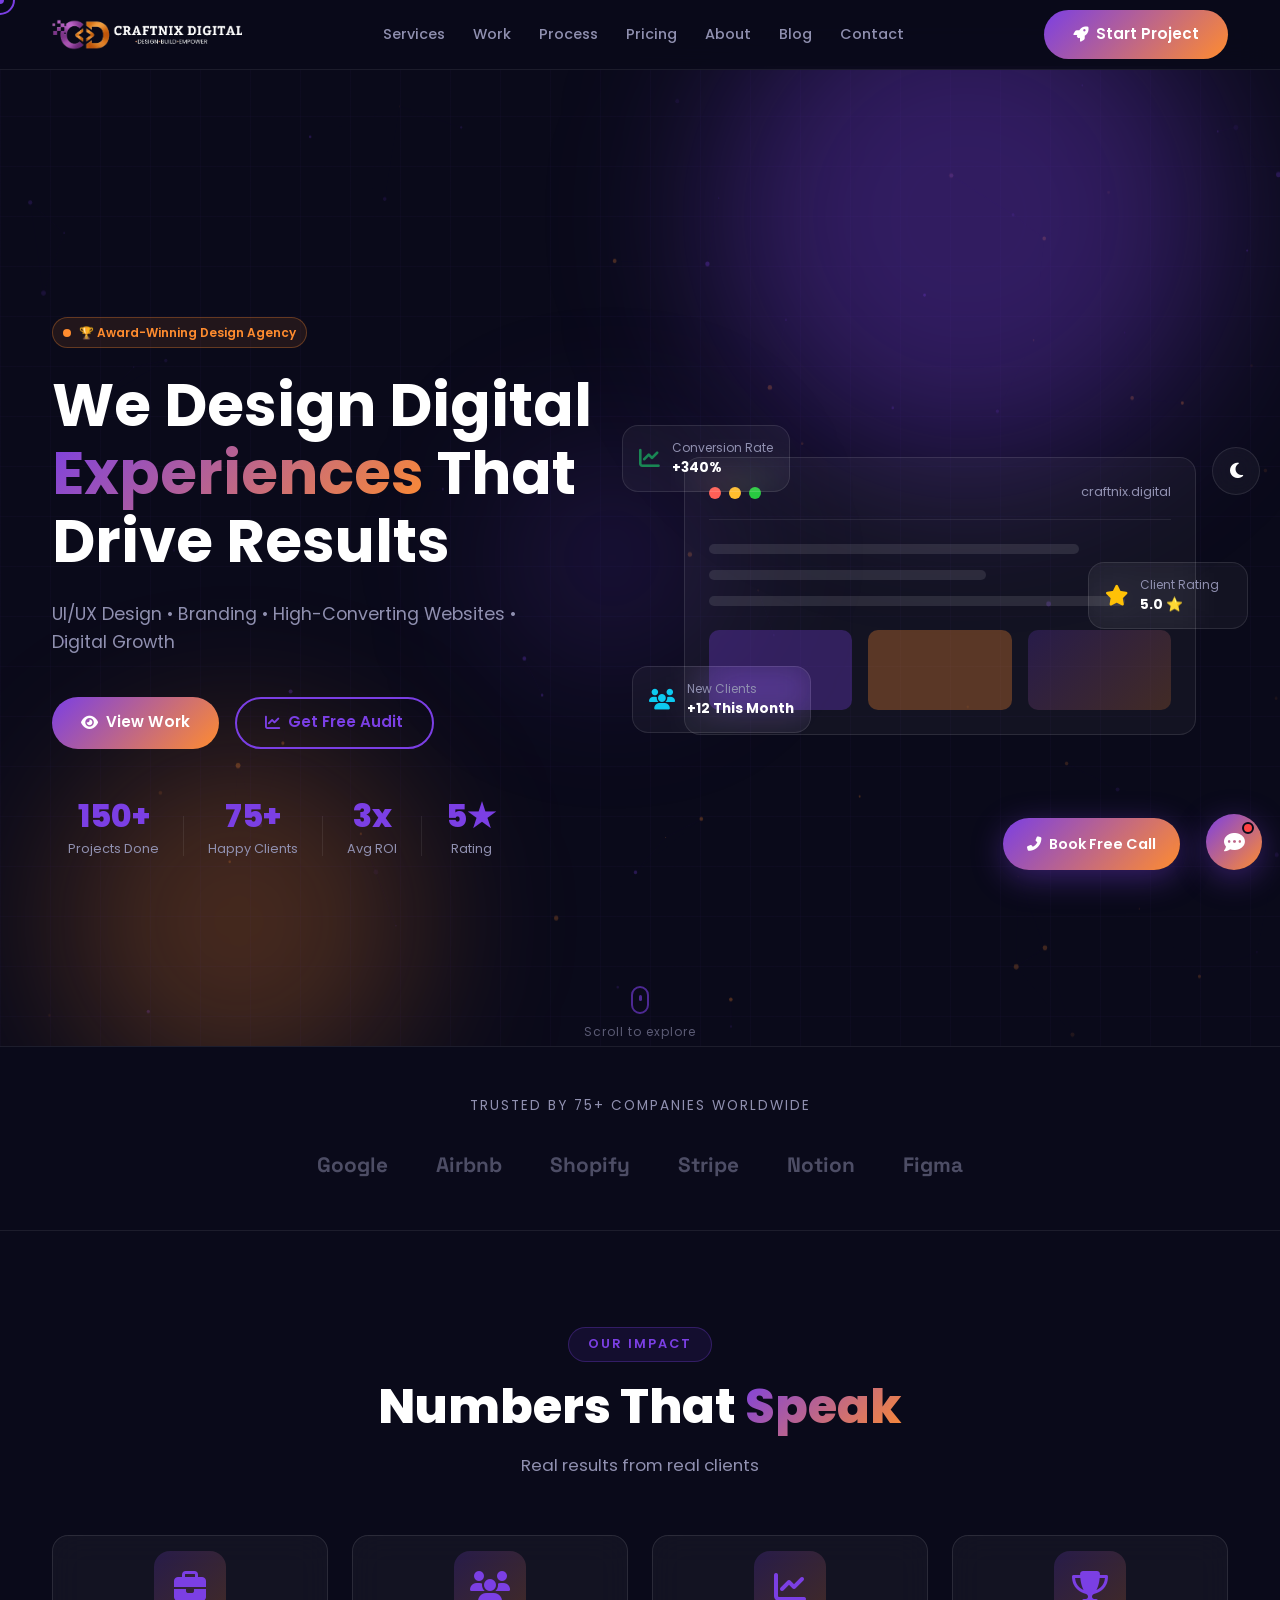
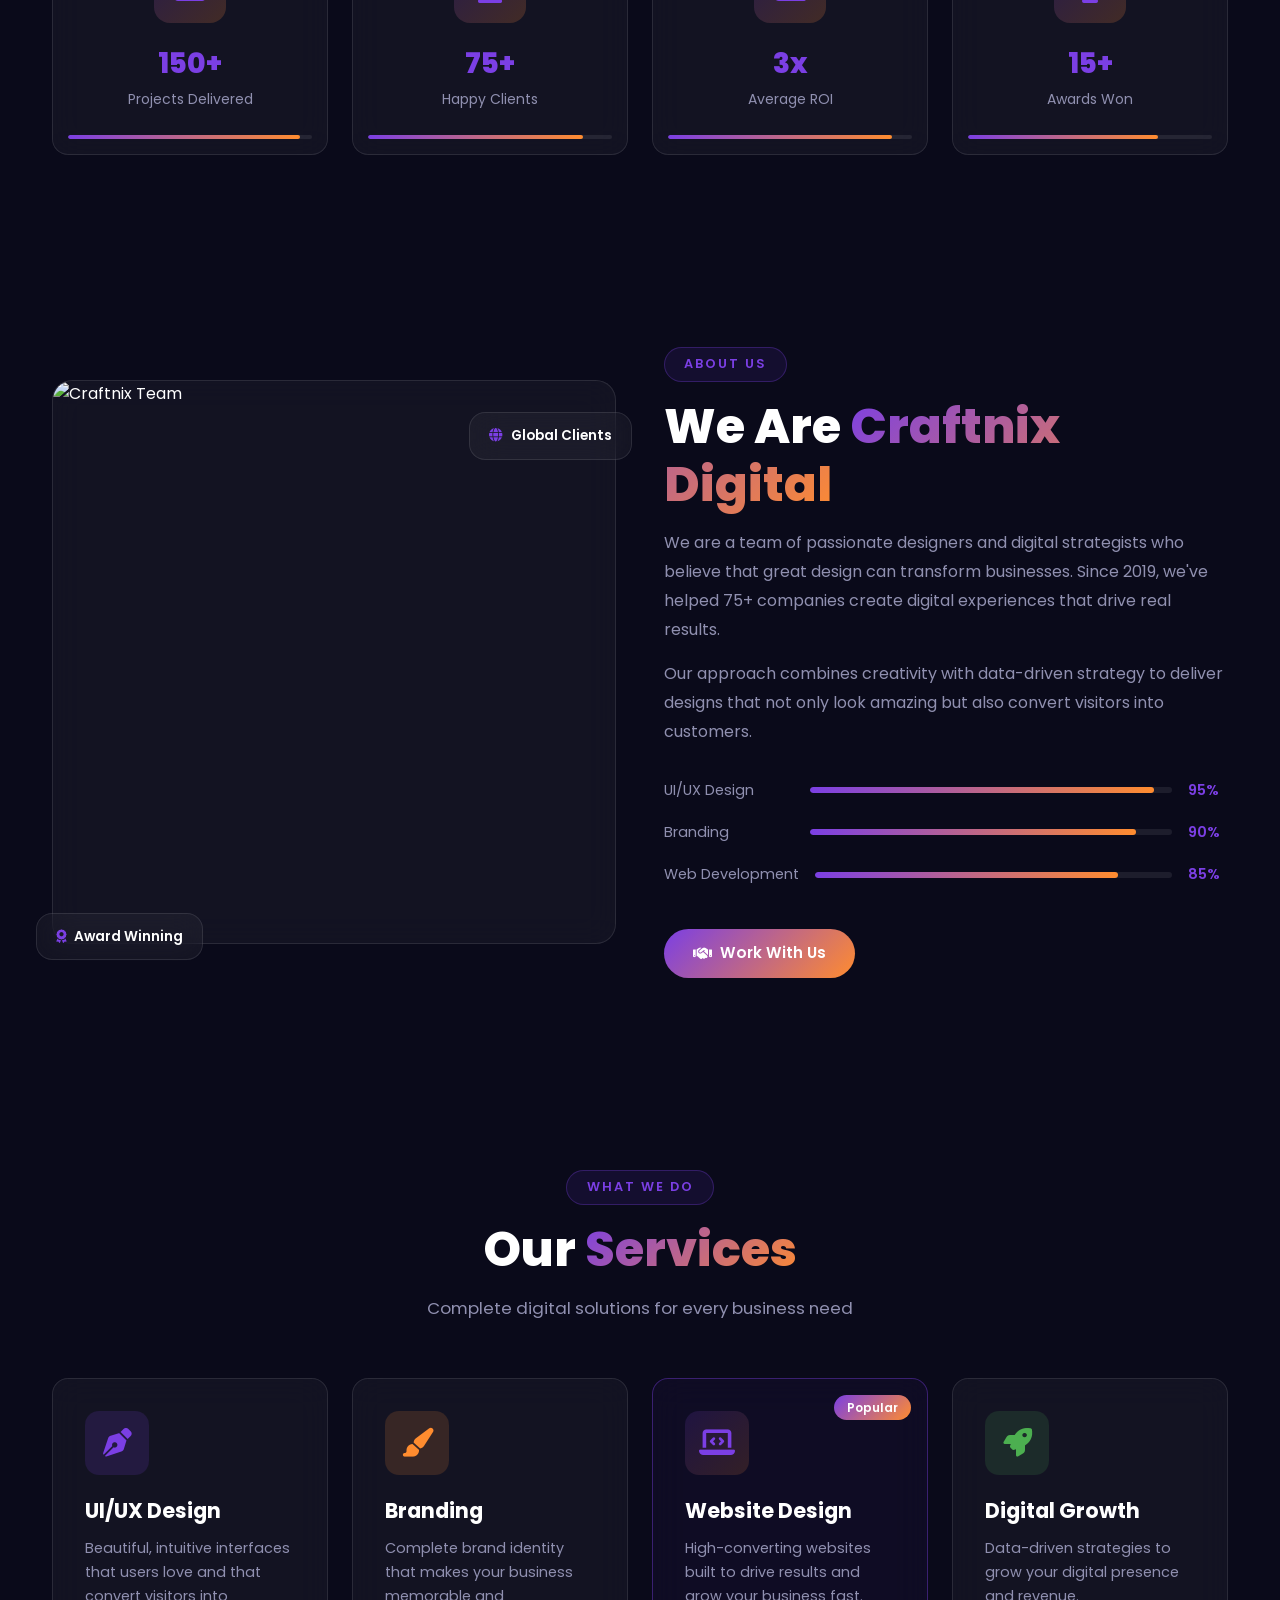
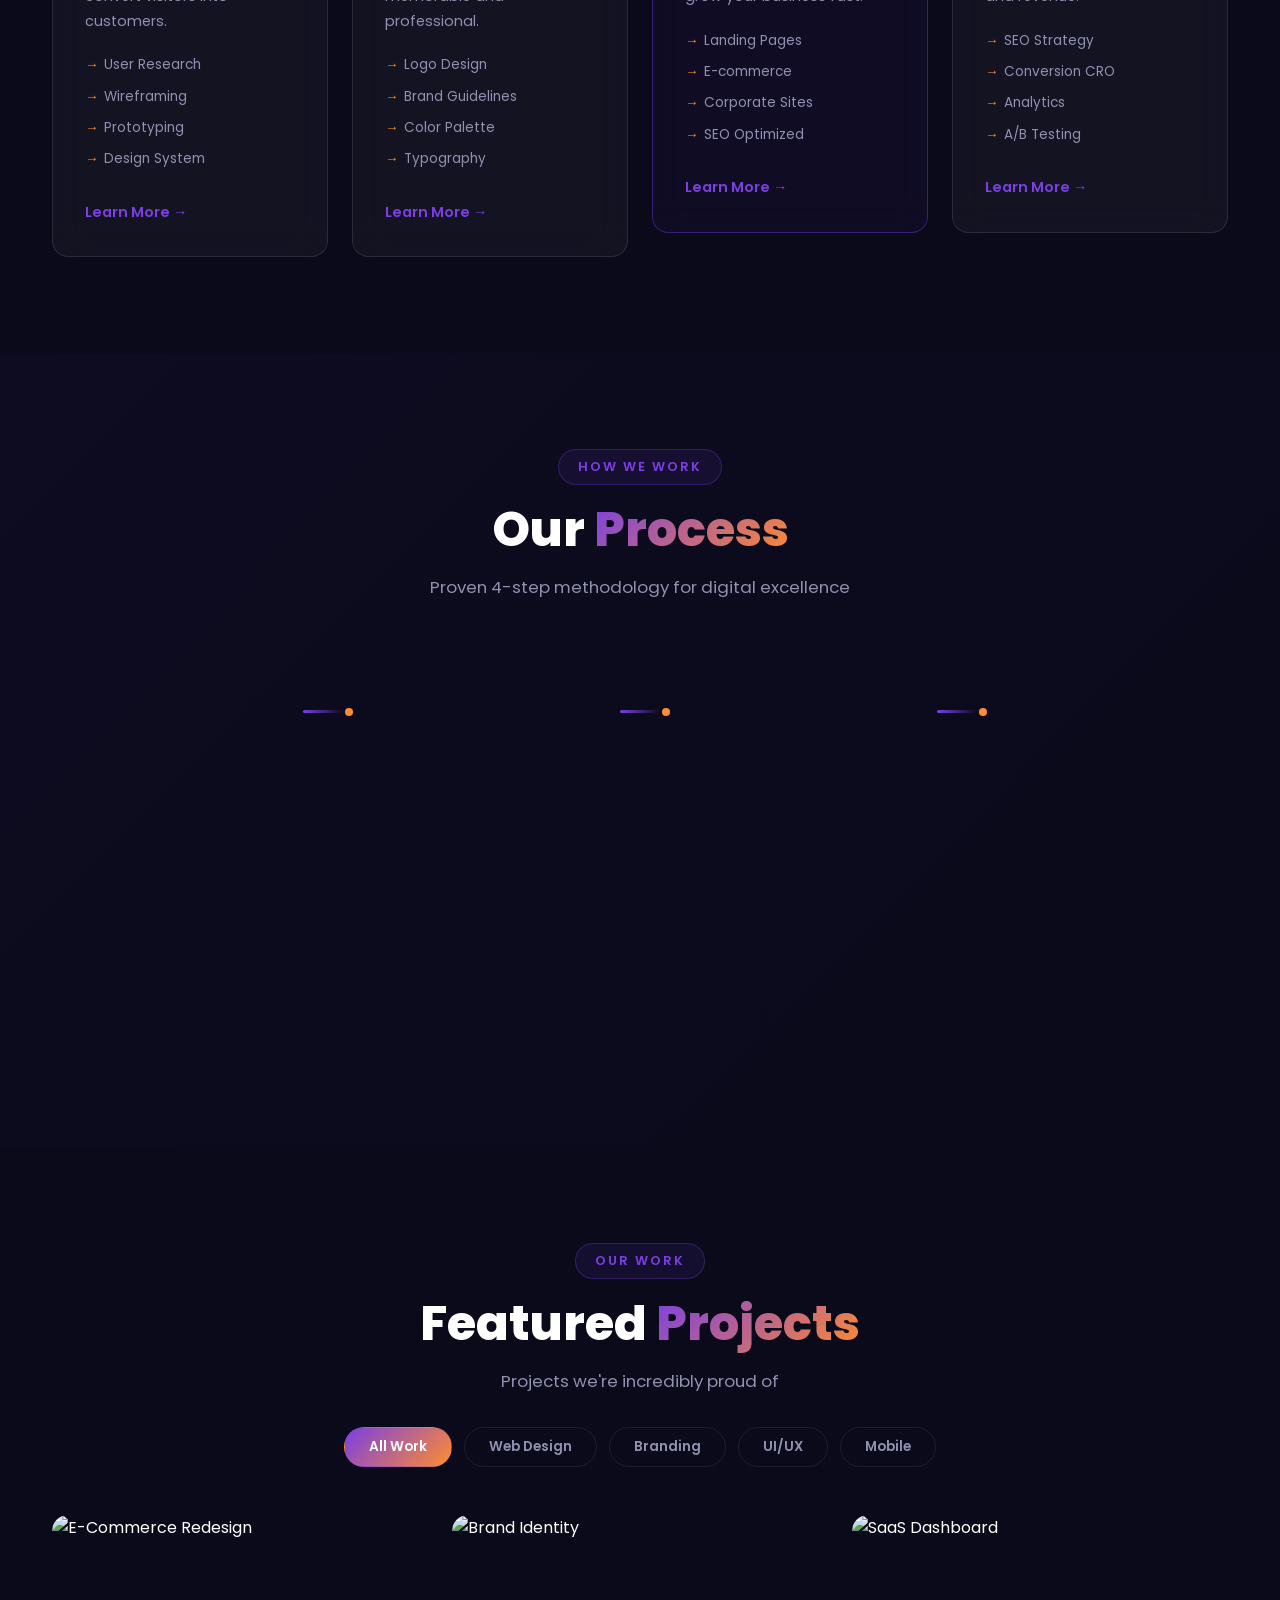
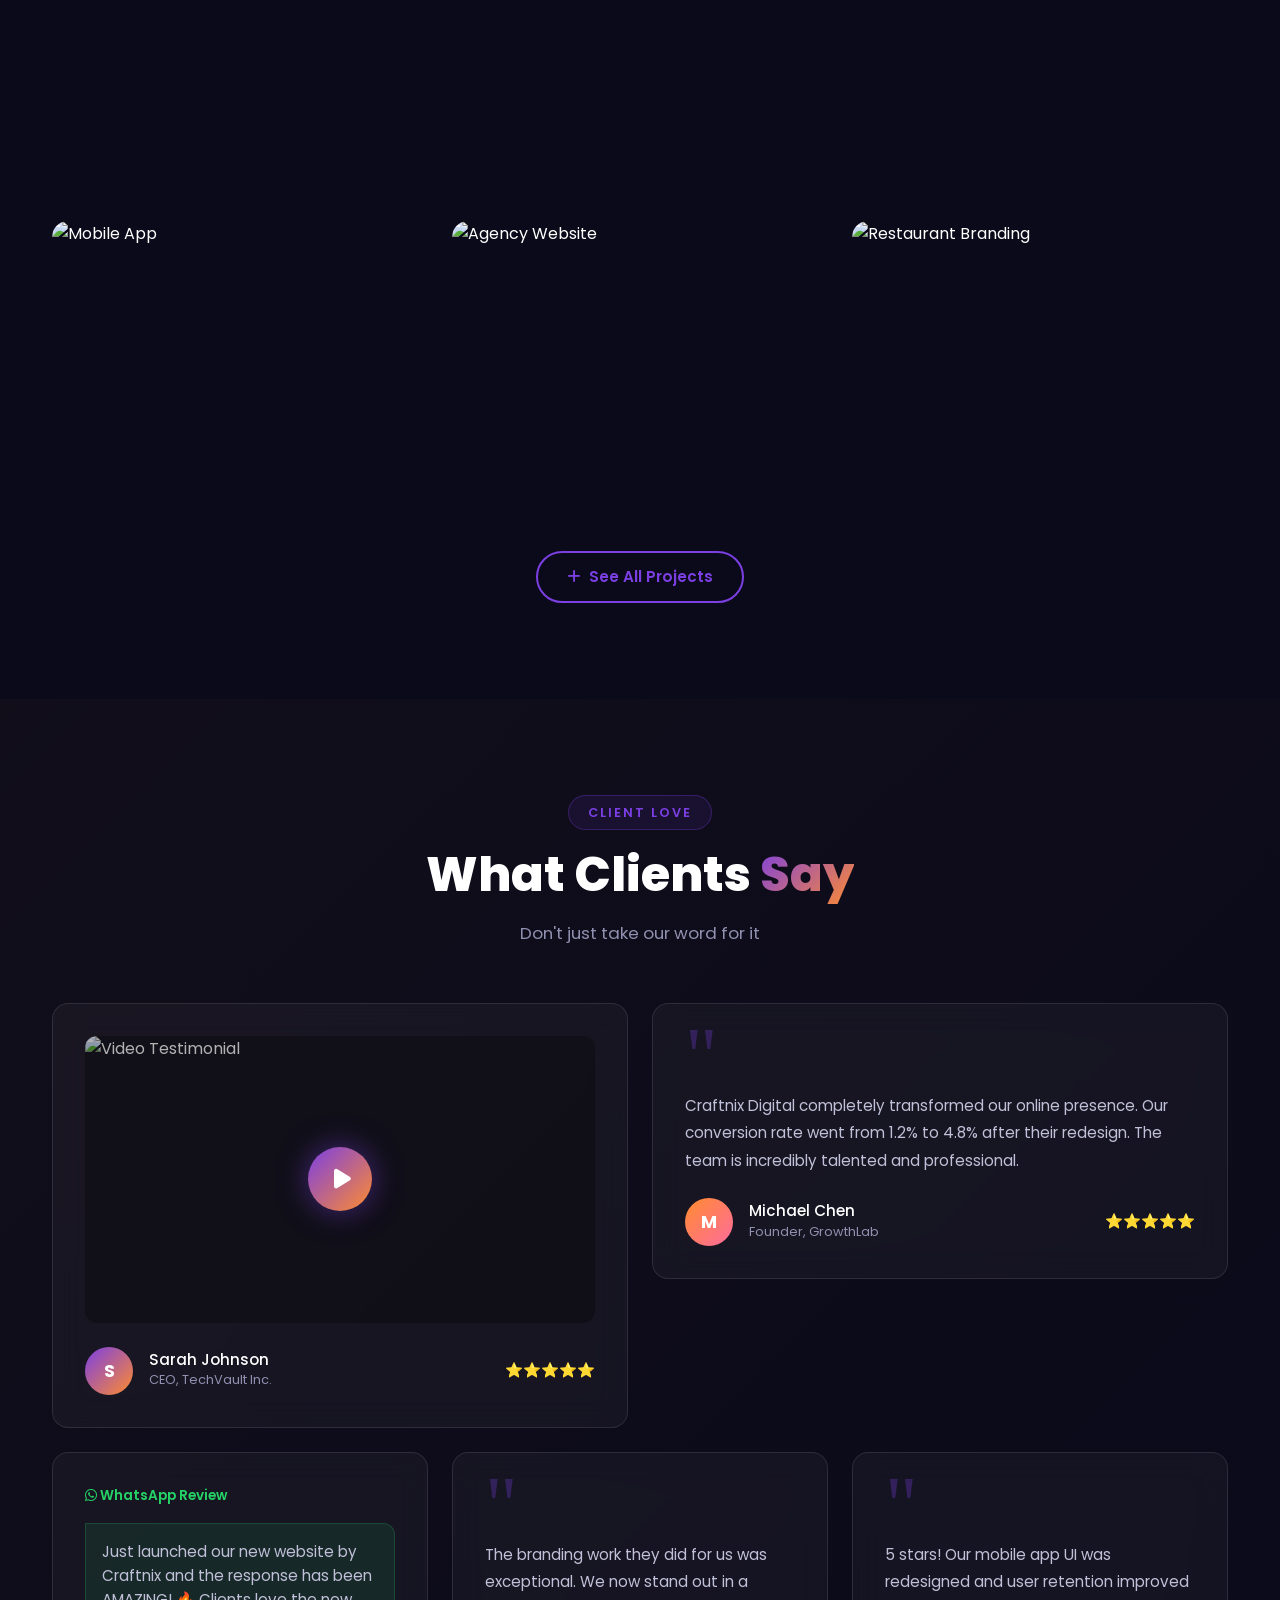
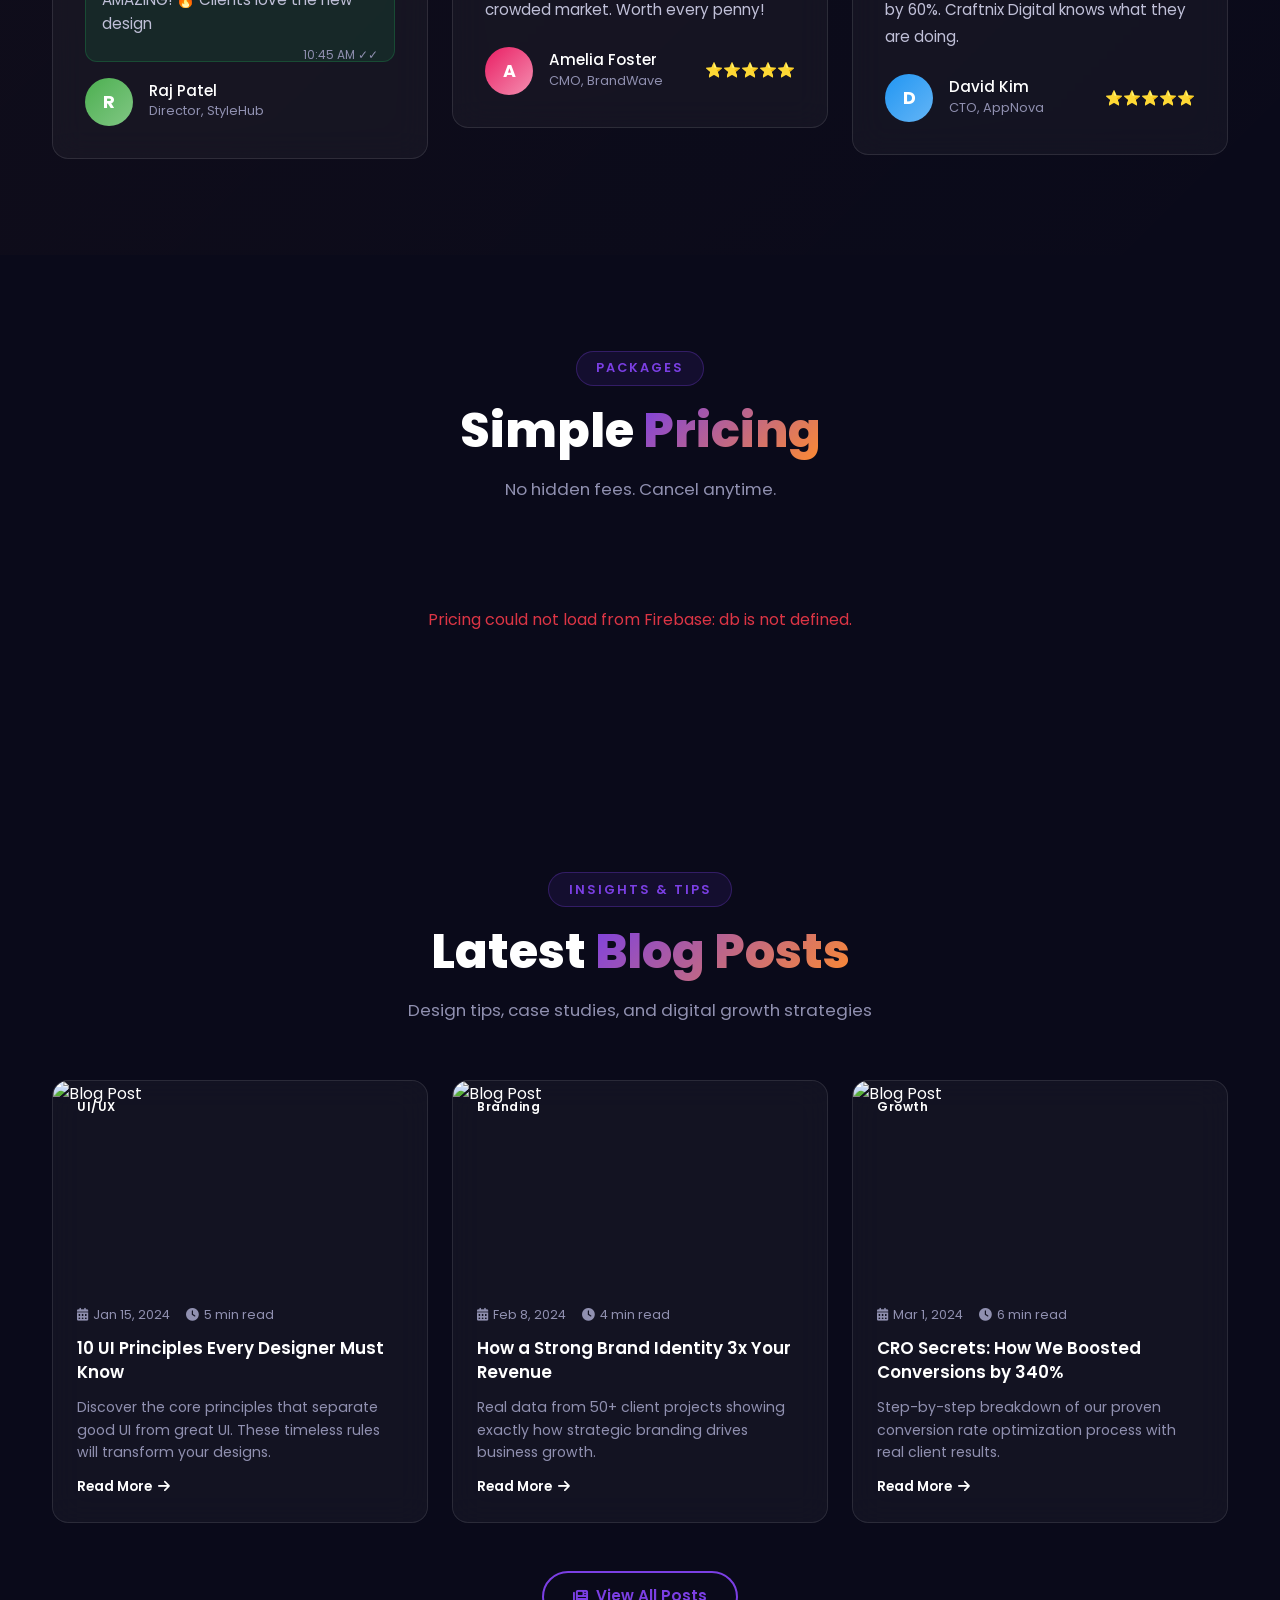
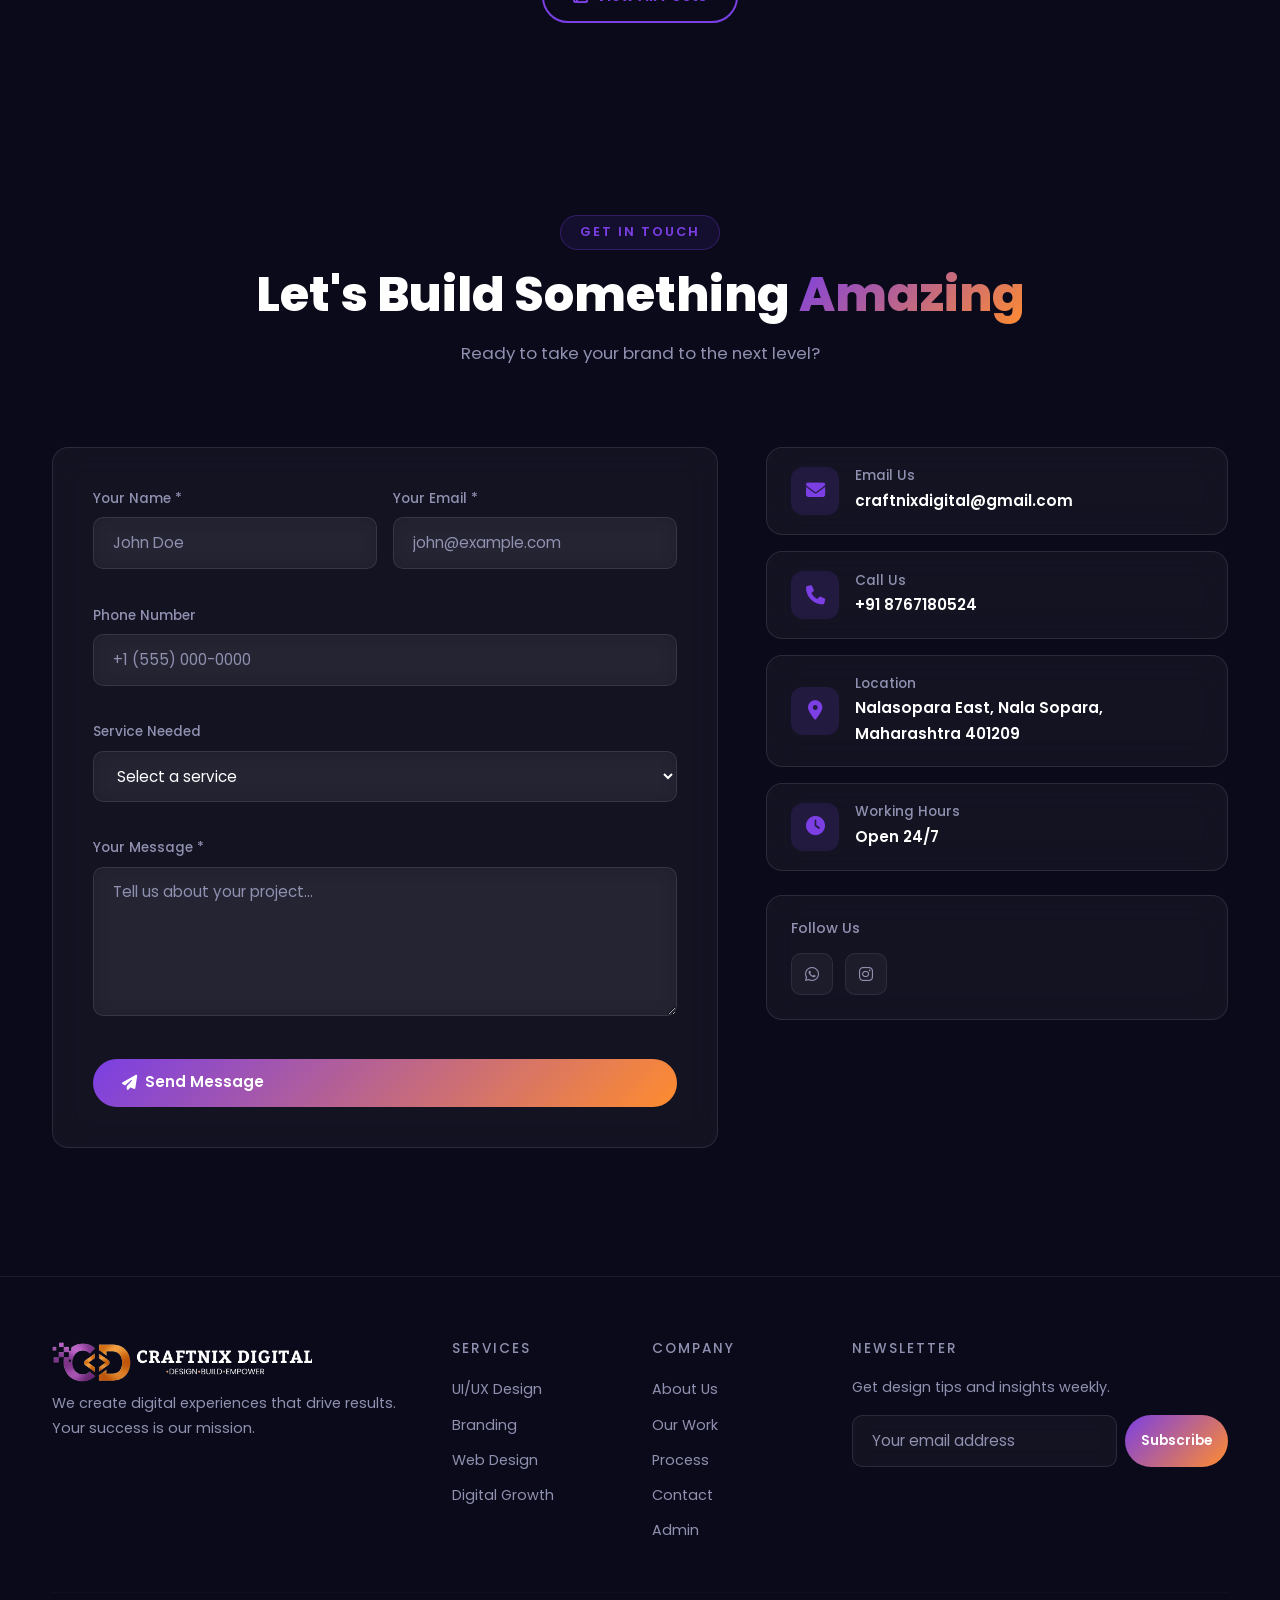
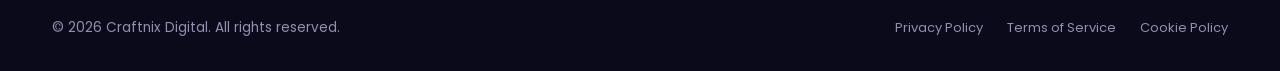
==== index.html @ f968262a "Add files via upload" ====
<!DOCTYPE html>
<html lang="en">
<head>
    <meta charset="UTF-8">
    <meta http-equiv="X-UA-Compatible" content="IE=edge">
    <meta name="viewport" content="width=device-width, initial-scale=1.0">

    <!-- ================================================
         PRIMARY SEO META TAGS
         ================================================ -->
    <title>Craftnix Digital | Premium Web Design & UI/UX Agency in Mumbai, Nallasopara</title>
    <meta name="description" content="Craftnix Digital is a premium web design, UI/UX & branding agency based in Nallasopara, Mumbai. We build stunning, fast & SEO-friendly websites for startups and businesses across India. Design • Build • Empower.">
    <meta name="keywords" content="web design agency Mumbai, UI UX design Nallasopara, website development Virar, branding agency Thane, web design Pune, website designer Kolkata, ecommerce website Mumbai, WordPress developer Palghar, digital agency Maharashtra, web design Nashik, affordable website design India, Craftnix Digital">
    <meta name="author" content="Craftnix Digital">
    <meta name="robots" content="index, follow, max-image-preview:large, max-snippet:-1, max-video-preview:-1">
    <meta name="theme-color" content="#7b3fe4">
    <meta name="mobile-web-app-capable" content="yes">
    <meta name="apple-mobile-web-app-capable" content="yes">
    <meta name="apple-mobile-web-app-status-bar-style" content="black-translucent">
    <meta name="apple-mobile-web-app-title" content="Craftnix Digital">
    <meta name="application-name" content="Craftnix Digital">
    <meta name="rating" content="general">
    <meta name="language" content="en-IN">
    <meta name="revisit-after" content="7 days">
    <meta name="geo.region" content="IN-MH">
    <meta name="geo.placename" content="Nallasopara, Mumbai, Maharashtra, India">
    <meta name="geo.position" content="19.4224;72.7992">
    <meta name="ICBM" content="19.4224, 72.7992">

    <!-- Canonical URL -->
    <link rel="canonical" href="https://craftnixdigital.online/">

    <!-- ================================================
         OPEN GRAPH (WhatsApp, Facebook, LinkedIn)
         ================================================ -->
    <meta property="og:type" content="website">
    <meta property="og:url" content="https://craftnixdigital.online/">
    <meta property="og:title" content="Craftnix Digital | Premium Web Design & UI/UX Agency — Mumbai">
    <meta property="og:description" content="We design & build stunning digital experiences for businesses across India. UI/UX, Branding, Web Development & more. Based in Nallasopara, Mumbai.">
    <meta property="og:image" content="https://craftnixdigital.online/assets/images/og-image.jpg">
    <meta property="og:image:width" content="1200">
    <meta property="og:image:height" content="630">
    <meta property="og:image:alt" content="Craftnix Digital - Design Build Empower">
    <meta property="og:site_name" content="Craftnix Digital">
    <meta property="og:locale" content="en_IN">

    <!-- ================================================
         TWITTER / X CARDS
         ================================================ -->
    <meta name="twitter:card" content="summary_large_image">
    <meta name="twitter:site" content="@craftnixdigital">
    <meta name="twitter:creator" content="@craftnixdigital">
    <meta name="twitter:url" content="https://craftnixdigital.online/">
    <meta name="twitter:title" content="Craftnix Digital | Web Design & UI/UX Agency — Mumbai">
    <meta name="twitter:description" content="Premium Web Design, UI/UX & Branding Agency in Nallasopara, Mumbai. Serving businesses across India.">
    <meta name="twitter:image" content="https://craftnixdigital.online/assets/images/og-image.jpg">
    <meta name="twitter:image:alt" content="Craftnix Digital - Design Build Empower">

    <!-- ================================================
         FAVICON & APP ICONS
         ================================================ -->
    <link rel="icon" type="image/x-icon" href="assets/images/favicon.ico">
    <link rel="icon" type="image/png" sizes="32x32" href="assets/images/favicon-32x32.png">
    <link rel="icon" type="image/png" sizes="16x16" href="assets/images/favicon-16x16.png">
    <link rel="apple-touch-icon" sizes="180x180" href="assets/images/apple-touch-icon.png">
    <link rel="manifest" href="site.webmanifest">
    <meta name="msapplication-TileColor" content="#7b3fe4">

    <!-- ================================================
         SCHEMA MARKUP — JSON-LD
         ================================================ -->

    <!-- Organization Schema -->
    <script type="application/ld+json">
    {
        "@context": "https://schema.org",
        "@type": "Organization",
        "name": "Craftnix Digital",
        "alternateName": "Craftnix",
        "url": "https://craftnixdigital.online",
        "logo": {
            "@type": "ImageObject",
            "url": "https://craftnixdigital.online/assets/images/logo.png",
            "width": 190,
            "height": 44
        },
        "description": "Premium Web Design, UI/UX & Branding Agency based in Nallasopara, Mumbai, India.",
        "address": {
            "@type": "PostalAddress",
            "streetAddress": "Nallasopara",
            "addressLocality": "Mumbai",
            "addressRegion": "Maharashtra",
            "postalCode": "401203",
            "addressCountry": "IN"
        },
        "contactPoint": {
            "@type": "ContactPoint",
            "telephone": "+91-XXXXXXXXXX",
            "contactType": "customer service",
            "areaServed": "IN",
            "availableLanguage": ["English", "Hindi", "Marathi"]
        },
        "sameAs": [
            "https://www.instagram.com/craftnixdigital",
            "https://www.facebook.com/craftnixdigital",
            "https://twitter.com/craftnixdigital",
            "https://www.linkedin.com/company/craftnixdigital"
        ],
        "areaServed": [
            {"@type": "City", "name": "Mumbai"},
            {"@type": "City", "name": "Nallasopara"},
            {"@type": "City", "name": "Virar"},
            {"@type": "City", "name": "Thane"},
            {"@type": "City", "name": "Palghar"},
            {"@type": "City", "name": "Nashik"},
            {"@type": "City", "name": "Pune"},
            {"@type": "City", "name": "Kolkata"},
            {"@type": "City", "name": "Delhi"},
            {"@type": "City", "name": "Bangalore"},
            {"@type": "City", "name": "Ahmedabad"},
            {"@type": "Country", "name": "India"}
        ],
        "hasOfferCatalog": {
            "@type": "OfferCatalog",
            "name": "Digital Services",
            "itemListElement": [
                {"@type": "Offer", "itemOffered": {"@type": "Service", "name": "UI/UX Design", "description": "User interface and experience design for web and mobile"}},
                {"@type": "Offer", "itemOffered": {"@type": "Service", "name": "Web Design & Development", "description": "Custom responsive websites built for performance"}},
                {"@type": "Offer", "itemOffered": {"@type": "Service", "name": "Branding & Logo Design", "description": "Brand identity, logo and visual design"}},
                {"@type": "Offer", "itemOffered": {"@type": "Service", "name": "Ecommerce Development", "description": "Online store development for businesses"}},
                {"@type": "Offer", "itemOffered": {"@type": "Service", "name": "SEO Optimization", "description": "Search engine optimization for better rankings"}}
            ]
        }
    }
    </script>

    <!-- LocalBusiness Schema -->
    <script type="application/ld+json">
    {
        "@context": "https://schema.org",
        "@type": "LocalBusiness",
        "name": "Craftnix Digital",
        "image": "https://craftnixdigital.online/assets/images/og-image.jpg",
        "url": "https://craftnixdigital.online",
        "telephone": "+918767180524",
        "email": "craftnixdigital@gmail.com",
        "priceRange": "₹₹",
        "currenciesAccepted": "INR",
        "paymentAccepted": "Cash, Credit Card, UPI, Bank Transfer",
        "address": {
            "@type": "PostalAddress",
            "streetAddress": "Nallasopara",
            "addressLocality": "Mumbai",
            "addressRegion": "Maharashtra",
            "postalCode": "401203",
            "addressCountry": "IN"
        },
        "geo": {
            "@type": "GeoCoordinates",
            "latitude": 19.4224,
            "longitude": 72.7992
        },
        "openingHoursSpecification": [
            {
                "@type": "OpeningHoursSpecification",
                "dayOfWeek": ["Monday","Tuesday","Wednesday","Thursday","Friday"],
                "opens": "09:00",
                "closes": "19:00"
            },
            {
                "@type": "OpeningHoursSpecification",
                "dayOfWeek": ["Saturday","Sunday"],
                "opens": "10:00",
                "closes": "17:00"
            }
        ],
        "aggregateRating": {
            "@type": "AggregateRating",
            "ratingValue": "4.9",
            "reviewCount": "47"
        }
    }
    </script>

    <!-- WebSite Schema -->
    <script type="application/ld+json">
    {
        "@context": "https://schema.org",
        "@type": "WebSite",
        "name": "Craftnix Digital",
        "url": "https://craftnixdigital.online",
        "potentialAction": {
            "@type": "SearchAction",
            "target": {
                "@type": "EntryPoint",
                "urlTemplate": "https://craftnixdigital.online/?s={search_term_string}"
            },
            "query-input": "required name=search_term_string"
        }
    }
    </script>

    <!-- BreadcrumbList Schema -->
    <script type="application/ld+json">
    {
        "@context": "https://schema.org",
        "@type": "BreadcrumbList",
        "itemListElement": [
            {"@type": "ListItem", "position": 1, "name": "Home", "item": "https://craftnixdigital.online/"},
            {"@type": "ListItem", "position": 2, "name": "Services", "item": "https://craftnixdigital.online/#services"},
            {"@type": "ListItem", "position": 3, "name": "Portfolio", "item": "https://craftnixdigital.online/#portfolio"},
            {"@type": "ListItem", "position": 4, "name": "Blog", "item": "https://craftnixdigital.online/blog.html"},
            {"@type": "ListItem", "position": 5, "name": "Contact", "item": "https://craftnixdigital.online/#contact"}
        ]
    }
    </script>

    <!-- ================================================
         PERFORMANCE — PRECONNECT
         ================================================ -->
    <link rel="preconnect" href="https://fonts.googleapis.com">
    <link rel="preconnect" href="https://fonts.gstatic.com" crossorigin>
    <link rel="preconnect" href="https://cdn.jsdelivr.net">
    <link rel="preconnect" href="https://cdnjs.cloudflare.com">
    <link rel="dns-prefetch" href="https://www.googletagmanager.com">

    <!-- ================================================
         GOOGLE FONTS
         ================================================ -->
    <link href="https://fonts.googleapis.com/css2?family=Poppins:wght@300;400;500;600;700;800;900&family=Space+Grotesk:wght@400;500;600;700&display=swap" rel="stylesheet">

    <!-- ================================================
         STYLESHEETS
         ================================================ -->
    <link href="https://cdn.jsdelivr.net/npm/bootstrap@5.3.0/dist/css/bootstrap.min.css" rel="stylesheet">
    <link rel="stylesheet" href="https://cdnjs.cloudflare.com/ajax/libs/font-awesome/6.4.0/css/all.min.css">
    <link rel="stylesheet" href="css/animations.css">
    <link rel="stylesheet" href="css/style.css">

    <!-- ================================================
         GOOGLE ANALYTICS GA4 — Replace G-XXXXXXXXXX
         ================================================ -->
    <script async src="https://www.googletagmanager.com/gtag/js?id=G-XXXXXXXXXX"></script>
    <script>
        window.dataLayer = window.dataLayer || [];
        function gtag(){dataLayer.push(arguments);}
        gtag('js', new Date());
        gtag('config', 'G-XXXXXXXXXX');
    </script>

</head>
<body>

<!-- ========================================
     PAGE LOADER
     ======================================== -->
<div id="pageLoader">
    <div class="loader-logo"><img src="assets/images/loader-craftnix.png"></div>
    <div class="loader-bar">
        <div class="loader-bar-fill"></div>
    </div>
</div>


<!-- ========================================
     SCROLL PROGRESS BAR (Top)
     ======================================== -->
<div id="scrollProgressBar"></div>

<!-- ========================================
     THEME TOGGLE BUTTON
     ======================================== -->
<button id="themeToggle" title="Toggle Theme">
    <i class="fas fa-moon"></i>
</button>

<!-- ========================================
     NAVBAR
     ======================================== -->
<!-- NAVBAR -->
<nav class="navbar fixed-top" id="mainNavbar">
    <div class="container d-flex align-items-center justify-content-between">

        <!-- Logo -->
        <a class="navbar-brand" href="#home">
            <img src="assets/images/craftnix_logo.png" alt="Craftnix Digital" class="nav-logo">
        </a>

        <!-- Desktop Nav Links -->
        <ul class="navbar-nav-desktop d-none d-lg-flex align-items-center gap-1 mb-0">
            <li><a class="nav-link" href="#services">Services</a></li>
            <li><a class="nav-link" href="#portfolio">Work</a></li>
            <li><a class="nav-link" href="#process">Process</a></li>
            <li><a class="nav-link" href="#pricing">Pricing</a></li>
            <li><a class="nav-link" href="#about">About</a></li>
            <li><a class="nav-link" href="#blog">Blog</a></li>
            <li><a class="nav-link" href="#contact">Contact</a></li>
        </ul>

        <!-- Right Side -->
        <div class="d-flex align-items-center gap-2">
            <button class="btn btn-glow d-none d-lg-inline-flex" onclick="openModal('projectModal')">
                <i class="fas fa-rocket"></i> Start Project
            </button>
            <!-- Mobile Hamburger -->
            <button class="offcanvas-toggle-btn d-lg-none" onclick="openOffcanvas()">
                <i class="fas fa-bars"></i>
            </button>
        </div>

    </div>
</nav>

<!-- ========== OFFCANVAS OVERLAY ========== -->
<div class="offcanvas-overlay" id="offcanvasOverlay" onclick="closeOffcanvas()"></div>

<!-- ========== OFFCANVAS PANEL ========== -->
<div class="offcanvas-panel" id="offcanvasPanel">
    <div class="offcanvas-header">
        <img src="assets/images/craftnix_logo.png" alt="CraftNix" class="offcanvas-logo">
        <button class="offcanvas-close-btn" onclick="closeOffcanvas()">
            <i class="fas fa-times"></i>
        </button>
    </div>
    <nav class="offcanvas-nav">
        <a href="#services" onclick="closeOffcanvas()">Services</a>
        <a href="#portfolio" onclick="closeOffcanvas()">Work</a>
        <a href="#process" onclick="closeOffcanvas()">Process</a>
        <a href="#pricing" onclick="closeOffcanvas()">Pricing</a>
        <a href="#about" onclick="closeOffcanvas()">About</a>
        <a href="#blog" onclick="closeOffcanvas()">Blog</a>
        <a href="#contact" onclick="closeOffcanvas()">Contact</a>
    </nav>
    <div class="offcanvas-footer">
        <button class="btn-glow w-100 justify-content-center" onclick="openModal('projectModal'); closeOffcanvas()">
            <i class="fas fa-rocket"></i> Start Project
        </button>
    </div>
</div>

<!-- ========================================
     HERO SECTION
     ======================================== -->
<section id="home" class="hero-section">
    
    <!-- Animated Background -->
    <div class="hero-bg">
        <canvas id="particleCanvas"></canvas>
        <div class="blob blob-purple"></div>
        <div class="blob blob-orange"></div>
        <div class="blob blob-small"></div>
        <div class="grid-overlay"></div>
    </div>

    <div class="container">
        <div class="row align-items-center min-vh-100">
            
            <!-- Left Content -->
            <div class="col-lg-6 hero-left">
                
                <!-- Badge -->
                <div class="hero-badge fade-up" style="--delay: 0s">
                    <span class="badge-dot"></span>
                    <span>🏆 Award-Winning Design Agency</span>
                </div>

                <!-- Main Heading -->
                <h1 class="hero-title fade-up" style="--delay: 0.1s">
                    We Design Digital
                    <span class="text-gradient">Experiences</span>
                    That Drive Results
                </h1>

                <!-- Subtitle -->
                <p class="hero-subtitle fade-up" style="--delay: 0.2s">
                    UI/UX Design • Branding • High-Converting Websites • Digital Growth
                </p>

                <!-- Buttons -->
                <div class="hero-btns fade-up" style="--delay: 0.3s">
                    <a href="#portfolio" class="btn btn-glow">
                        <i class="fas fa-eye"></i>
                        View Work
                    </a>
                    <button class="btn btn-outline-glow" onclick="openModal('auditModal')">
                        <i class="fas fa-chart-line"></i>
                        Get Free Audit
                    </button>
                </div>

                <!-- Stats Row -->
                <div class="hero-stats fade-up" style="--delay: 0.4s">
                    <div class="stat">
                        <h3><span class="counter" data-target="150">0</span>+</h3>
                        <p>Projects Done</p>
                    </div>
                    <div class="stat-divider"></div>
                    <div class="stat">
                        <h3><span class="counter" data-target="75">0</span>+</h3>
                        <p>Happy Clients</p>
                    </div>
                    <div class="stat-divider"></div>
                    <div class="stat">
                        <h3><span class="counter" data-target="3">0</span>x</h3>
                        <p>Avg ROI</p>
                    </div>
                    <div class="stat-divider"></div>
                    <div class="stat">
                        <h3><span class="counter" data-target="5">0</span>★</h3>
                        <p>Rating</p>
                    </div>
                </div>
            </div>

            <!-- Right Side - Animated Card -->
            <div class="col-lg-6 hero-right fade-up" style="--delay: 0.5s">
                <div class="hero-mockup">
                    
                    <!-- Main Card -->
                    <div class="mockup-card main-card glass-card">
                        <div class="card-header-mockup">
                            <div class="dot red"></div>
                            <div class="dot yellow"></div>
                            <div class="dot green"></div>
                            <span>craftnix.digital</span>
                        </div>
                        <div class="card-body-mockup">
                            <div class="mockup-bar w-80"></div>
                            <div class="mockup-bar w-60"></div>
                            <div class="mockup-bar w-90"></div>
                            <div class="mockup-grid">
                                <div class="mockup-box box-purple"></div>
                                <div class="mockup-box box-orange"></div>
                                <div class="mockup-box box-mixed"></div>
                            </div>
                        </div>
                    </div>

                    <!-- Floating Cards -->
                    <div class="floating-card card-1 glass-card">
                        <i class="fas fa-chart-line text-success"></i>
                        <div>
                            <small>Conversion Rate</small>
                            <strong>+340%</strong>
                        </div>
                    </div>

                    <div class="floating-card card-2 glass-card">
                        <i class="fas fa-star text-warning"></i>
                        <div>
                            <small>Client Rating</small>
                            <strong>5.0 ⭐</strong>
                        </div>
                    </div>

                    <div class="floating-card card-3 glass-card">
                        <i class="fas fa-users text-info"></i>
                        <div>
                            <small>New Clients</small>
                            <strong>+12 This Month</strong>
                        </div>
                    </div>

                </div>
            </div>
        </div>
    </div>

    <!-- Scroll Indicator -->
    <div class="scroll-down-indicator">
        <div class="mouse-icon">
            <div class="mouse-wheel"></div>
        </div>
        <span>Scroll to explore</span>
    </div>

</section>

<!-- ========================================
     TRUSTED BY SECTION
     ======================================== -->
<section class="trusted-section">
    <div class="container">
        <p class="trusted-title">Trusted by 75+ companies worldwide</p>
        <div class="trusted-logos">
            <div class="logo-item">Google</div>
            <div class="logo-item">Airbnb</div>
            <div class="logo-item">Shopify</div>
            <div class="logo-item">Stripe</div>
            <div class="logo-item">Notion</div>
            <div class="logo-item">Figma</div>
        </div>
    </div>
</section>

<!-- ========================================
     RESULTS / STATS SECTION
     ======================================== -->
<section class="results-section" id="results" style="overflow: hidden;">
    <div class="container text-center">
        <div class="section-label">Our Impact</div>
        <h2 class="section-title text-center">Numbers That <span class="text-gradient">Speak</span></h2>
        <p class="section-subtitle text-center">Real results from real clients</p>

        <div class="row g-4 mt-4">
            <div class="col-md-3 col-6">
                <div class="result-card glass-card text-center reveal-on-scroll">
                    <div class="result-icon">
                        <i class="fas fa-briefcase"></i>
                    </div>
                    <h3><span class="counter" data-target="150">0</span>+</h3>
                    <p>Projects Delivered</p>
                    <div class="result-progress">
                        <div class="result-progress-fill" style="--target-width: 95%"></div>
                    </div>
                </div>
            </div>

            <div class="col-md-3 col-6">
                <div class="result-card glass-card text-center reveal-on-scroll">
                    <div class="result-icon">
                        <i class="fas fa-users"></i>
                    </div>
                    <h3><span class="counter" data-target="75">0</span>+</h3>
                    <p>Happy Clients</p>
                    <div class="result-progress">
                        <div class="result-progress-fill" style="--target-width: 88%"></div>
                    </div>
                </div>
            </div>

            <div class="col-md-3 col-6">
                <div class="result-card glass-card text-center reveal-on-scroll">
                    <div class="result-icon">
                        <i class="fas fa-chart-line"></i>
                    </div>
                    <h3><span class="counter" data-target="3">0</span>x</h3>
                    <p>Average ROI</p>
                    <div class="result-progress">
                        <div class="result-progress-fill" style="--target-width: 92%"></div>
                    </div>
                </div>
            </div>

            <div class="col-md-3 col-6">
                <div class="result-card glass-card text-center reveal-on-scroll">
                    <div class="result-icon">
                        <i class="fas fa-trophy"></i>
                    </div>
                    <h3><span class="counter" data-target="15">0</span>+</h3>
                    <p>Awards Won</p>
                    <div class="result-progress">
                        <div class="result-progress-fill" style="--target-width: 78%"></div>
                    </div>
                </div>
            </div>
        </div>
    </div>
</section>
<!-- ========================================
     ABOUT SECTION
     ======================================== -->
<section id="about" class="about-section" style="overflow: hidden;">
    <div class="container">
        <div class="row align-items-center g-5">
            <div class="col-lg-6 reveal-on-scroll">
                <div class="about-visual">
                    <div class="about-img-wrap glass-card">
                                                <img src="https://images.unsplash.com/photo-1522071820081-009f0129c71c?q=80&w=2070&auto=format&fit=crop" alt="Craftnix Team" loading="lazy">
                    </div>
                    <div class="about-badge-1 glass-card">
                        <i class="fas fa-award"></i>
                        <span>Award Winning</span>
                    </div>
                    <div class="about-badge-2 glass-card">
                        <i class="fas fa-globe"></i>
                        <span>Global Clients</span>
                    </div>
                </div>
            </div>
            <div class="col-lg-6 reveal-on-scroll">
                <div class="section-label">About Us</div>
                <h2 class="section-title">We Are <span class="text-gradient">Craftnix Digital</span></h2>
                <p class="about-text">
                    We are a team of passionate designers and digital strategists who believe that great design can transform businesses. Since 2019, we've helped 75+ companies create digital experiences that drive real results.
                </p>
                <p class="about-text">
                    Our approach combines creativity with data-driven strategy to deliver designs that not only look amazing but also convert visitors into customers.
                </p>
                <div class="about-skills">
                    <div class="skill-item">
                        <span>UI/UX Design</span>
                        <div class="skill-bar">
                            <div class="skill-fill" style="width: 95%"></div>
                        </div>
                        <span>95%</span>
                    </div>
                    <div class="skill-item">
                        <span>Branding</span>
                        <div class="skill-bar">
                            <div class="skill-fill" style="width: 90%"></div>
                        </div>
                        <span>90%</span>
                    </div>
                    <div class="skill-item">
                        <span>Web Development</span>
                        <div class="skill-bar">
                            <div class="skill-fill" style="width: 85%"></div>
                        </div>
                        <span>85%</span>
                    </div>
                </div>
                <button class="btn btn-glow mt-4" onclick="openModal('projectModal')">
                    <i class="fas fa-handshake"></i>
                    Work With Us
                </button>
            </div>
        </div>
    </div>
</section>
<!-- ========================================
     SERVICES SECTION
     ======================================== -->
<section id="services" class="services-section" style="overflow: hidden;">
    <div class="container ">
        <div class="text-center">
        <div class="section-label">What We Do</div>
        </div>
        <h2 class="section-title text-center">Our <span class="text-gradient">Services</span></h2>
        <p class="section-subtitle text-center">Complete digital solutions for every business need</p>

        <!-- Services will load from Firebase OR static cards below -->
        <div class="row g-4 mt-4" id="servicesGrid">
            
            <!-- Static Cards (Shown when Firebase not connected) -->
            <div class="col-lg-3 col-md-6 reveal-on-scroll">
                <div class="service-card glass-card">
                    <div class="service-icon-wrap">
                        <i class="fas fa-pen-nib"></i>
                    </div>
                    <h3>UI/UX Design</h3>
                    <p>Beautiful, intuitive interfaces that users love and that convert visitors into customers.</p>
                    <ul class="service-list">
                        <li>User Research</li>
                        <li>Wireframing</li>
                        <li>Prototyping</li>
                        <li>Design System</li>
                    </ul>
                    <a href="#contact" class="service-link">Learn More →</a>
                </div>
            </div>

            <div class="col-lg-3 col-md-6 reveal-on-scroll">
                <div class="service-card glass-card">
                    <div class="service-icon-wrap icon-orange">
                        <i class="fas fa-paint-brush"></i>
                    </div>
                    <h3>Branding</h3>
                    <p>Complete brand identity that makes your business memorable and professional.</p>
                    <ul class="service-list">
                        <li>Logo Design</li>
                        <li>Brand Guidelines</li>
                        <li>Color Palette</li>
                        <li>Typography</li>
                    </ul>
                    <a href="#contact" class="service-link">Learn More →</a>
                </div>
            </div>

            <div class="col-lg-3 col-md-6 reveal-on-scroll">
                <div class="service-card glass-card featured-service">
                    <div class="featured-badge">Popular</div>
                    <div class="service-icon-wrap icon-mixed">
                        <i class="fas fa-laptop-code"></i>
                    </div>
                    <h3>Website Design</h3>
                    <p>High-converting websites built to drive results and grow your business fast.</p>
                    <ul class="service-list">
                        <li>Landing Pages</li>
                        <li>E-commerce</li>
                        <li>Corporate Sites</li>
                        <li>SEO Optimized</li>
                    </ul>
                    <a href="#contact" class="service-link">Learn More →</a>
                </div>
            </div>

            <div class="col-lg-3 col-md-6 reveal-on-scroll">
                <div class="service-card glass-card">
                    <div class="service-icon-wrap icon-green">
                        <i class="fas fa-rocket"></i>
                    </div>
                    <h3>Digital Growth</h3>
                    <p>Data-driven strategies to grow your digital presence and revenue.</p>
                    <ul class="service-list">
                        <li>SEO Strategy</li>
                        <li>Conversion CRO</li>
                        <li>Analytics</li>
                        <li>A/B Testing</li>
                    </ul>
                    <a href="#contact" class="service-link">Learn More →</a>
                </div>
            </div>

        </div>
    </div>
</section>

<!-- ========================================
     PROCESS SECTION
     ======================================== -->
<section id="process" class="process-section" style="overflow: hidden;">
    <div class="container">
        <div class="text-center">
        <div class="section-label">How We Work</div>
        </div>
        <h2 class="section-title text-center">Our <span class="text-gradient">Process</span></h2>
        <p class="section-subtitle text-center">Proven 4-step methodology for digital excellence</p>

        <div class="process-timeline">
            
            <div class="process-step reveal-on-scroll">
                <div class="step-number">01</div>
                <div class="step-icon-wrap">
                    <i class="fas fa-lightbulb"></i>
                </div>
                <div class="step-content">
                    <h3>Discovery</h3>
                    <p>We deep-dive into your business, goals, and target audience to understand what success looks like.</p>
                    <ul>
                        <li>Business Analysis</li>
                        <li>Goal Setting</li>
                        <li>Stakeholder Interviews</li>
                    </ul>
                </div>
            </div>

            <div class="process-connector">
                <div class="connector-line"></div>
                <div class="connector-dot"></div>
            </div>

            <div class="process-step reveal-on-scroll">
                <div class="step-number">02</div>
                <div class="step-icon-wrap">
                    <i class="fas fa-search"></i>
                </div>
                <div class="step-content">
                    <h3>Research</h3>
                    <p>Deep market analysis, competitor research, and user insights to build the foundation.</p>
                    <ul>
                        <li>Market Research</li>
                        <li>User Personas</li>
                        <li>Competitor Analysis</li>
                    </ul>
                </div>
            </div>

            <div class="process-connector">
                <div class="connector-line"></div>
                <div class="connector-dot"></div>
            </div>

            <div class="process-step reveal-on-scroll">
                <div class="step-number">03</div>
                <div class="step-icon-wrap">
                    <i class="fas fa-pencil-ruler"></i>
                </div>
                <div class="step-content">
                    <h3>Design</h3>
                    <p>Creating stunning, conversion-focused designs that align with your brand and business goals.</p>
                    <ul>
                        <li>Wireframing</li>
                        <li>Visual Design</li>
                        <li>Prototyping</li>
                    </ul>
                </div>
            </div>

            <div class="process-connector">
                <div class="connector-line"></div>
                <div class="connector-dot"></div>
            </div>

            <div class="process-step reveal-on-scroll">
                <div class="step-number">04</div>
                <div class="step-icon-wrap">
                    <i class="fas fa-rocket"></i>
                </div>
                <div class="step-content">
                    <h3>Delivery</h3>
                    <p>Flawless execution, thorough testing, and ongoing support to ensure your success.</p>
                    <ul>
                        <li>Development</li>
                        <li>QA Testing</li>
                        <li>Launch & Support</li>
                    </ul>
                </div>
            </div>

        </div>
    </div>
</section>

<!-- ========================================
     PORTFOLIO SECTION
     ======================================== -->
<section id="portfolio" class="portfolio-section" style="overflow: hidden;">
    <div class="container">
        <div class="text-center">
        <div class="section-label">Our Work</div>
        </div>
        <h2 class="section-title text-center">Featured <span class="text-gradient">Projects</span></h2>
        <p class="section-subtitle text-center">Projects we're incredibly proud of</p>

        <!-- Filter Buttons -->
        <div class="portfolio-filters">
            <button class="filter-btn active" data-filter="all">All Work</button>
            <button class="filter-btn" data-filter="web">Web Design</button>
            <button class="filter-btn" data-filter="branding">Branding</button>
            <button class="filter-btn" data-filter="ui-ux">UI/UX</button>
            <button class="filter-btn" data-filter="mobile">Mobile</button>
        </div>

        <!-- Portfolio Grid (Load from Firebase OR static) -->
        <div class="portfolio-grid" id="portfolioGrid">
            
            <!-- Static Portfolio Items -->
            <div class="portfolio-item reveal-on-scroll" data-category="web" onclick="window.open('https://example.com', '_blank')">
                <div class="portfolio-img">
                                        <img src="https://images.unsplash.com/photo-1460925895917-afdab827c52f?q=80&w=2426&auto=format&fit=crop" alt="E-Commerce Redesign" loading="lazy">
                </div>
                <div class="portfolio-overlay">
                    <div class="portfolio-info">
                        <span class="portfolio-category">Web Design</span>
                        <h3>E-Commerce Redesign</h3>
                        <p>+240% Conversion Rate</p>
                        <div class="portfolio-actions">
                            <span class="btn-view"><i class="fas fa-external-link-alt"></i> View Project</span>
                        </div>
                    </div>
                </div>
            </div>

            <div class="portfolio-item reveal-on-scroll" data-category="branding" onclick="window.open('https://example.com', '_blank')">
                <div class="portfolio-img">
                                        <img src="https://images.unsplash.com/photo-1551434678-e076c223a692?q=80&w=2070&auto=format&fit=crop" alt="Brand Identity" loading="lazy">
                </div>
                <div class="portfolio-overlay">
                    <div class="portfolio-info">
                        <span class="portfolio-category">Branding</span>
                        <h3>TechStart Brand Identity</h3>
                        <p>Complete Brand Overhaul</p>
                        <div class="portfolio-actions">
                            <span class="btn-view"><i class="fas fa-external-link-alt"></i> View Project</span>
                        </div>
                    </div>
                </div>
            </div>

            <div class="portfolio-item reveal-on-scroll" data-category="ui-ux" onclick="window.open('https://example.com', '_blank')">
                <div class="portfolio-img">
                                        <img src="https://images.unsplash.com/photo-1481487196290-c152efe083f5?q=80&w=2124&auto=format&fit=crop" alt="SaaS Dashboard" loading="lazy">
                </div>
                <div class="portfolio-overlay">
                    <div class="portfolio-info">
                        <span class="portfolio-category">UI/UX</span>
                        <h3>SaaS Dashboard Design</h3>
                        <p>50k+ Daily Active Users</p>
                        <div class="portfolio-actions">
                            <span class="btn-view"><i class="fas fa-external-link-alt"></i> View Project</span>
                        </div>
                    </div>
                </div>
            </div>

            <div class="portfolio-item reveal-on-scroll" data-category="mobile" onclick="window.open('https://example.com', '_blank')">
                <div class="portfolio-img">
                                        <img src="https://images.unsplash.com/photo-1512941937669-90a1b58e7e9c?q=80&w=2070&auto=format&fit=crop" alt="Mobile App" loading="lazy">
                </div>
                <div class="portfolio-overlay">
                    <div class="portfolio-info">
                        <span class="portfolio-category">Mobile App</span>
                        <h3>FinTech Mobile App</h3>
                        <p>100k+ Downloads</p>
                        <div class="portfolio-actions">
                            <span class="btn-view"><i class="fas fa-external-link-alt"></i> View Project</span>
                        </div>
                    </div>
                </div>
            </div>

            <div class="portfolio-item reveal-on-scroll" data-category="web" onclick="window.open('https://example.com', '_blank')">
                <div class="portfolio-img">
                                        <img src="https://images.unsplash.com/photo-1522542550221-31fd19255a7a?q=80&w=2070&auto=format&fit=crop" alt="Agency Website" loading="lazy">
                </div>
                <div class="portfolio-overlay">
                    <div class="portfolio-info">
                        <span class="portfolio-category">Web Design</span>
                        <h3>Creative Agency Website</h3>
                        <p>Awwwards Nominee</p>
                        <div class="portfolio-actions">
                            <span class="btn-view"><i class="fas fa-external-link-alt"></i> View Project</span>
                        </div>
                    </div>
                </div>
            </div>

            <div class="portfolio-item reveal-on-scroll" data-category="branding" onclick="window.open('https://example.com', '_blank')">
                <div class="portfolio-img">
                                        <img src="https://images.unsplash.com/photo-1550989460-0adf9ea622e2?q=80&w=2070&auto=format&fit=crop" alt="Restaurant Branding" loading="lazy">
                </div>
                <div class="portfolio-overlay">
                    <div class="portfolio-info">
                        <span class="portfolio-category">Branding</span>
                        <h3>Restaurant Chain Rebrand</h3>
                        <p>3x Brand Recognition</p>
                        <div class="portfolio-actions">
                            <span class="btn-view"><i class="fas fa-external-link-alt"></i> View Project</span>
                        </div>
                    </div>
                </div>
            </div>

        </div>

        <!-- Load More Button -->
        <div class="text-center mt-5">
            <a href="#contact" class="btn btn-outline-glow">
                <i class="fas fa-plus"></i>
                See All Projects
            </a>
        </div>
    </div>
</section>

<!-- ========================================
     TESTIMONIALS SECTION
     ======================================== -->
<section class="testimonials-section" id="testimonials" style="overflow: hidden;">
    <div class="container">
        <div class="text-center">        
            <div class="section-label">Client Love</div>
            </div>
        <h2 class="section-title text-center">What Clients <span class="text-gradient">Say</span></h2>
        <p class="section-subtitle text-center">Don't just take our word for it</p>

        <div class="row g-4 mt-4" id="testimonialsGrid">

            <!-- Video Testimonial 1 -->
            <div class="col-lg-6 reveal-on-scroll">
                <div class="testimonial-card glass-card video-type">
                    <div class="video-thumb" onclick="this.nextElementSibling.style.display='block'; this.style.display='none'">
                                                <img src="https://images.unsplash.com/photo-1507003211169-0a1dd7228f2d?q=80&w=2070&auto=format&fit=crop" alt="Video Testimonial" loading="lazy">
                        <div class="play-btn">
                            <i class="fas fa-play"></i>
                        </div>
                    </div>
                    <div class="video-player" style="display:none">
                        <iframe src="https://www.youtube.com/embed/dQw4w9WgXcQ" frameborder="0" allowfullscreen></iframe>
                    </div>
                    <div class="testimonial-footer">
                        <div class="testimonial-avatar">S</div>
                        <div>
                            <h5>Sarah Johnson</h5>
                            <p>CEO, TechVault Inc.</p>
                        </div>
                        <div class="stars ms-auto">⭐⭐⭐⭐⭐</div>
                    </div>
                </div>
            </div>

            <!-- Text Testimonial 1 -->
            <div class="col-lg-6 reveal-on-scroll">
                <div class="testimonial-card glass-card">
                    <div class="quote-icon">"</div>
                    <p class="testimonial-text">
                        Craftnix Digital completely transformed our online presence. Our conversion rate went from 1.2% to 4.8% after their redesign. The team is incredibly talented and professional.
                    </p>
                    <div class="testimonial-footer">
                        <div class="testimonial-avatar avatar-orange">M</div>
                        <div>
                            <h5>Michael Chen</h5>
                            <p>Founder, GrowthLab</p>
                        </div>
                        <div class="stars ms-auto">⭐⭐⭐⭐⭐</div>
                    </div>
                </div>
            </div>

            <!-- Text Testimonial 2 (WhatsApp Style) -->
            <div class="col-lg-4 reveal-on-scroll">
                <div class="testimonial-card glass-card whatsapp-style">
                    <div class="wa-header">
                        <i class="fab fa-whatsapp"></i> WhatsApp Review
                    </div>
                    <div class="wa-bubble">
                        <p>Just launched our new website by Craftnix and the response has been AMAZING! 🔥 Clients love the new design</p>
                        <span class="wa-time">10:45 AM ✓✓</span>
                    </div>
                    <div class="testimonial-footer">
                        <div class="testimonial-avatar avatar-green">R</div>
                        <div>
                            <h5>Raj Patel</h5>
                            <p>Director, StyleHub</p>
                        </div>
                    </div>
                </div>
            </div>

            <!-- Text Testimonial 3 -->
            <div class="col-lg-4 reveal-on-scroll">
                <div class="testimonial-card glass-card">
                    <div class="quote-icon">"</div>
                    <p class="testimonial-text">
                        The branding work they did for us was exceptional. We now stand out in a crowded market. Worth every penny!
                    </p>
                    <div class="testimonial-footer">
                        <div class="testimonial-avatar avatar-pink">A</div>
                        <div>
                            <h5>Amelia Foster</h5>
                            <p>CMO, BrandWave</p>
                        </div>
                        <div class="stars ms-auto">⭐⭐⭐⭐⭐</div>
                    </div>
                </div>
            </div>

            <!-- Text Testimonial 4 -->
            <div class="col-lg-4 reveal-on-scroll">
                <div class="testimonial-card glass-card">
                    <div class="quote-icon">"</div>
                    <p class="testimonial-text">
                        5 stars! Our mobile app UI was redesigned and user retention improved by 60%. Craftnix Digital knows what they are doing.
                    </p>
                    <div class="testimonial-footer">
                        <div class="testimonial-avatar avatar-blue">D</div>
                        <div>
                            <h5>David Kim</h5>
                            <p>CTO, AppNova</p>
                        </div>
                        <div class="stars ms-auto">⭐⭐⭐⭐⭐</div>
                    </div>
                </div>
            </div>

        </div>
    </div>
</section>

<!-- ========================================
     PRICING SECTION
     ======================================== -->
<section id="pricing" class="pricing-section" style="overflow: hidden;">
    <div class="container">
        <div class="text-center">
        <div class="section-label">Packages</div>
        </div>
        <h2 class="section-title text-center">Simple <span class="text-gradient">Pricing</span></h2>
        <p class="section-subtitle text-center">No hidden fees. Cancel anytime.</p>

        <div class="row g-4 mt-4 justify-content-center" id="pricingGrid">

            <!-- Starter -->
            <div class="col-lg-4 col-md-6 reveal-on-scroll">
                <div class="pricing-card glass-card">
                    <div class="pricing-top">
                        <h4>Starter</h4>
                        <p>Perfect for small businesses</p>
                    </div>
                    <div class="pricing-price">
                        <span class="currency">$</span>
                        <span class="amount">999</span>
                        <span class="period">/project</span>
                    </div>
                    <ul class="pricing-features">
                        <li><i class="fas fa-check"></i> 5-Page Website</li>
                        <li><i class="fas fa-check"></i> UI/UX Design</li>
                        <li><i class="fas fa-check"></i> Mobile Responsive</li>
                        <li><i class="fas fa-check"></i> Basic SEO</li>
                        <li><i class="fas fa-check"></i> 30 Days Support</li>
                        <li class="disabled"><i class="fas fa-times"></i> Custom Branding</li>
                        <li class="disabled"><i class="fas fa-times"></i> E-Commerce</li>
                    </ul>
                    <button class="btn btn-outline-glow w-100" onclick="openModal('projectModal')">
                        Get Started
                    </button>
                </div>
            </div>

            <!-- Growth (Featured) -->
            <div class="col-lg-4 col-md-6 reveal-on-scroll">
                <div class="pricing-card glass-card pricing-featured">
                    <div class="popular-badge">Most Popular</div>
                    <div class="pricing-top">
                        <h4>Growth</h4>
                        <p>For growing businesses</p>
                    </div>
                    <div class="pricing-price">
                        <span class="currency">$</span>
                        <span class="amount">2499</span>
                        <span class="period">/project</span>
                    </div>
                    <ul class="pricing-features">
                        <li><i class="fas fa-check"></i> 10-Page Website</li>
                        <li><i class="fas fa-check"></i> Complete UI/UX</li>
                        <li><i class="fas fa-check"></i> Custom Branding</li>
                        <li><i class="fas fa-check"></i> Advanced SEO</li>
                        <li><i class="fas fa-check"></i> E-Commerce Ready</li>
                        <li><i class="fas fa-check"></i> 60 Days Support</li>
                        <li><i class="fas fa-check"></i> Analytics Setup</li>
                    </ul>
                    <button class="btn btn-glow w-100" onclick="openModal('projectModal')">
                        Get Started
                    </button>
                </div>
            </div>

            <!-- Enterprise -->
            <div class="col-lg-4 col-md-6 reveal-on-scroll">
                <div class="pricing-card glass-card">
                    <div class="pricing-top">
                        <h4>Enterprise</h4>
                        <p>For large organizations</p>
                    </div>
                    <div class="pricing-price">
                        <span class="currency">$</span>
                        <span class="amount">4999</span>
                        <span class="period">/project</span>
                    </div>
                    <ul class="pricing-features">
                        <li><i class="fas fa-check"></i> Unlimited Pages</li>
                        <li><i class="fas fa-check"></i> Full Brand Identity</li>
                        <li><i class="fas fa-check"></i> Custom Animations</li>
                        <li><i class="fas fa-check"></i> Full E-Commerce</li>
                        <li><i class="fas fa-check"></i> 90 Days Support</li>
                        <li><i class="fas fa-check"></i> Priority Support</li>
                        <li><i class="fas fa-check"></i> Dedicated Manager</li>
                    </ul>
                    <button class="btn btn-outline-glow w-100" onclick="openModal('projectModal')">
                        Contact Us
                    </button>
                </div>
            </div>

        </div>
    </div>
</section>



<!-- ========================================
     BLOG SECTION
     ======================================== -->
<section id="blog" class="blog-section" style="overflow: hidden;">
    <div class="container">
        <div class="text-center">
        <div class="section-label">Insights & Tips</div>
        </div>
        <h2 class="section-title text-center">Latest <span class="text-gradient">Blog Posts</span></h2>
        <p class="section-subtitle text-center">Design tips, case studies, and digital growth strategies</p>

        <div class="row g-4 mt-4" id="blogGrid">

            <!-- Static fallback cards (Firebase se load hone tak ya agar connected na ho) -->
            <div class="col-lg-4 col-md-6 reveal-on-scroll">
                <div class="blog-card glass-card">
                    <div class="blog-img-wrap">
                                                <img src="https://images.unsplash.com/photo-1586717791821-3f44a563dc4c?q=80&w=2070&auto=format&fit=crop" alt="Blog Post" loading="lazy">
                        <span class="blog-tag">UI/UX</span>
                    </div>
                    <div class="blog-body">
                        <div class="blog-meta">
                            <span><i class="fas fa-calendar-alt"></i> Jan 15, 2024</span>
                            <span><i class="fas fa-clock"></i> 5 min read</span>
                        </div>
                        <h3>10 UI Principles Every Designer Must Know</h3>
                        <p>Discover the core principles that separate good UI from great UI. These timeless rules will transform your designs.</p>
                        <a href="blog-post.html?id=ui-principles" class="blog-read-more">Read More <i class="fas fa-arrow-right"></i></a>
                    </div>
                </div>
            </div>

            <div class="col-lg-4 col-md-6 reveal-on-scroll">
                <div class="blog-card glass-card">
                    <div class="blog-img-wrap">
                                                <img src="https://images.unsplash.com/photo-1547658719-da2b51169166?q=80&w=2128&auto=format&fit=crop" alt="Blog Post" loading="lazy">
                        <span class="blog-tag">Branding</span>
                    </div>
                    <div class="blog-body">
                        <div class="blog-meta">
                            <span><i class="fas fa-calendar-alt"></i> Feb 8, 2024</span>
                            <span><i class="fas fa-clock"></i> 4 min read</span>
                        </div>
                        <h3>How a Strong Brand Identity 3x Your Revenue</h3>
                        <p>Real data from 50+ client projects showing exactly how strategic branding drives business growth.</p>
                        <a href="blog-post.html?id=brand-identity" class="blog-read-more">Read More <i class="fas fa-arrow-right"></i></a>
                    </div>
                </div>
            </div>

            <div class="col-lg-4 col-md-6 reveal-on-scroll">
                <div class="blog-card glass-card">
                    <div class="blog-img-wrap">
                                                <img src="https://images.unsplash.com/photo-1460925895917-afdab827c52f?q=80&w=2426&auto=format&fit=crop" alt="Blog Post" loading="lazy">
                        <span class="blog-tag">Growth</span>
                    </div>
                    <div class="blog-body">
                        <div class="blog-meta">
                            <span><i class="fas fa-calendar-alt"></i> Mar 1, 2024</span>
                            <span><i class="fas fa-clock"></i> 6 min read</span>
                        </div>
                        <h3>CRO Secrets: How We Boosted Conversions by 340%</h3>
                        <p>Step-by-step breakdown of our proven conversion rate optimization process with real client results.</p>
                        <a href="blog-post.html?id=cro-secrets" class="blog-read-more">Read More <i class="fas fa-arrow-right"></i></a>
                    </div>
                </div>
            </div>

        </div>

        <div class="text-center mt-5">
            <a href="blog.html" class="btn btn-outline-glow">
                <i class="fas fa-newspaper"></i>
                View All Posts
            </a>
        </div>
    </div>
</section>

<!-- ========================================
     CONTACT SECTION
     ======================================== -->
<section id="contact" class="contact-section" style="overflow: hidden;">
    <div class="container">
        <div class="text-center">
        <div class="section-label">Get In Touch</div>
        </div>
        <h2 class="section-title text-center">Let's Build Something <span class="text-gradient">Amazing</span></h2>
        <p class="section-subtitle text-center">Ready to take your brand to the next level?</p>

        <div class="row g-5 mt-2">
            
            <!-- Contact Form -->
            <div class="col-lg-7 reveal-on-scroll">
                <div class="contact-form-wrap glass-card">
                    <form id="contactForm" novalidate>
                        <div class="row g-3">
                            <div class="col-md-6">
                                <div class="form-group-custom">
                                    <label>Your Name *</label>
                                    <input type="text" id="contactName" class="form-input" placeholder="John Doe" required>
                                </div>
                            </div>
                            <div class="col-md-6">
                                <div class="form-group-custom">
                                    <label>Your Email *</label>
                                    <input type="email" id="contactEmail" class="form-input" placeholder="john@example.com" required>
                                </div>
                            </div>
                            <div class="col-12">
                                <div class="form-group-custom">
                                    <label>Phone Number</label>
                                    <input type="tel" id="contactPhone" class="form-input" placeholder="+1 (555) 000-0000">
                                </div>
                            </div>
                            <div class="col-12">
                                <div class="form-group-custom">
                                    <label>Service Needed</label>
                                    <select id="contactService" class="form-input">
                                        <option value="">Select a service</option>
                                        <option value="ui-ux">UI/UX Design</option>
                                        <option value="branding">Branding</option>
                                        <option value="web">Website Design</option>
                                        <option value="growth">Digital Growth</option>
                                        <option value="other">Other</option>
                                    </select>
                                </div>
                            </div>
                            <div class="col-12">
                                <div class="form-group-custom">
                                    <label>Your Message *</label>
                                    <textarea id="contactMessage" class="form-input" rows="5" placeholder="Tell us about your project..." required></textarea>
                                </div>
                            </div>
                            <div class="col-12">
                                <button type="submit" class="btn btn-glow w-100">
                                    <i class="fas fa-paper-plane"></i>
                                    Send Message
                                </button>
                            </div>
                        </div>
                    </form>
                    
                    <!-- Success Message -->
                    <div id="contactSuccess" class="success-message" style="display:none">
                        <i class="fas fa-check-circle"></i>
                        <h4>Message Sent!</h4>
                        <p>We'll get back to you within 24 hours.</p>
                    </div>
                </div>
            </div>

            <!-- Contact Info -->
            <div class="col-lg-5 reveal-on-scroll">
                <div class="contact-info-wrap">
                    
                    <div class="contact-info-item glass-card">
                        <div class="info-icon">
                            <i class="fas fa-envelope"></i>
                        </div>
                        <div class="info-content">
                            <h5>Email Us</h5>
                            <a href="mailto:craftnixdigital@gmail.com">craftnixdigital@gmail.com</a>
                        </div>
                    </div>

                    <div class="contact-info-item glass-card">
                        <div class="info-icon">
                            <i class="fas fa-phone"></i>
                        </div>
                        <div class="info-content">
                            <h5>Call Us</h5>
                            <a href="tel:+918767180524">+91 8767180524</a>
                        </div>
                    </div>

                    <div class="contact-info-item glass-card">
                        <div class="info-icon">
                            <i class="fas fa-map-marker-alt"></i>
                        </div>
                        <div class="info-content">
                            <h5>Location</h5>
                            <span>Nalasopara East, Nala Sopara, Maharashtra 401209</span>
                        </div>
                    </div>

                    <div class="contact-info-item glass-card">
                        <div class="info-icon">
                            <i class="fas fa-clock"></i>
                        </div>
                        <div class="info-content">
                            <h5>Working Hours</h5>
<span>Open 24/7</span>
                        </div>
                    </div>

                    <!-- Social Links -->
                    <div class="social-wrap glass-card">
                        <h5>Follow Us</h5>
                        <div class="social-icons">
                            <a href="https://wa.me/+918767180524?text=Hello%20I%20want%20to%20enquire" target="_blank" class="social-icon">
    <i class="fab fa-whatsapp"></i>
</a>
                            <a href="https://www.instagram.com/craftnixdigital/" target="_blank" class="social-icon">
                                <i class="fab fa-instagram"></i>
                            </a>
                        </div>
                    </div>

                </div>
            </div>
        </div>
    </div>
</section>

<!-- ========================================
     FOOTER
     ======================================== -->
<footer class="main-footer" style="overflow: hidden;">
    <div class="container">
        <div class="footer-top row g-4">
            
            <div class="col-lg-4">
                <div class="footer-brand">
                    <img src="assets/images/craftnix_logo.png" alt="Craftnix Digital" class="footer-logo">
                </div>
                
                <p class="footer-desc">
                    We create digital experiences that drive results. Your success is our mission.
                </p>
            </div>

            <div class="col-lg-2 col-md-4">
                <h6 class="footer-heading">Services</h6>
                <ul class="footer-links">
                    <li><a href="#services">UI/UX Design</a></li>
                    <li><a href="#services">Branding</a></li>
                    <li><a href="#services">Web Design</a></li>
                    <li><a href="#services">Digital Growth</a></li>
                </ul>
            </div>

            <div class="col-lg-2 col-md-4">
                <h6 class="footer-heading">Company</h6>
                <ul class="footer-links">
                    <li><a href="#about">About Us</a></li>
                    <li><a href="#portfolio">Our Work</a></li>
                    <li><a href="#process">Process</a></li>
                    <li><a href="#contact">Contact</a></li>
                    <li><a href="admin-login.html">Admin</a></li>
                </ul>
            </div>

            <div class="col-lg-4 col-md-4">
                <h6 class="footer-heading">Newsletter</h6>
                <p style="color: var(--text-muted); font-size: 0.9rem; margin-bottom: 1rem;">
                    Get design tips and insights weekly.
                </p>
                <div class="newsletter-form">
                    <input type="email" placeholder="Your email address" class="form-input">
                    <button class="btn btn-glow btn-sm">Subscribe</button>
                </div>
            </div>

        </div>

        <hr class="footer-divider">

        <div class="footer-bottom">
            <p>© 2026 Craftnix Digital. All rights reserved.</p>
            <div class="footer-legal">
                <a href="privacy.html" target="_blank">Privacy Policy</a>
                <a href="terms.html" target="_blank">Terms of Service</a>
                <a href="cookie-policy.html">Cookie Policy</a>
            </div>
        </div>
    </div>
</footer>

<!-- ========================================
     MODALS
     ======================================== -->

<!-- Free Audit Modal (Lead Magnet - Auto Popup) -->
<div class="custom-modal-overlay" id="auditModal">
    <div class="custom-modal">
        <button class="modal-close" onclick="closeModal('auditModal')">
            <i class="fas fa-times"></i>
        </button>
        <div class="modal-badge">🎁 FREE OFFER</div>
        <h3>Get Your Free Website Audit</h3>
        <p>Discover what's holding your website back. Get actionable insights to 3x your conversions.</p>
        <form id="auditForm">
            <div class="form-group-custom">
                <input type="text" id="auditName" class="form-input" placeholder="Your Full Name" required>
            </div>
            <div class="form-group-custom">
                <input type="email" id="auditEmail" class="form-input" placeholder="Your Email Address" required>
            </div>
            <div class="form-group-custom">
                <input type="url" id="auditWebsite" class="form-input" placeholder="Your Website URL" required>
            </div>
            <button type="submit" class="btn btn-glow w-100">
                <i class="fas fa-chart-line"></i>
                Get My Free Audit
            </button>
        </form>
        <p class="modal-disclaimer">✅ 100% Free • No Credit Card • Results in 24 hours</p>
    </div>
</div>

<!-- Start Project Modal -->
<div class="custom-modal-overlay" id="projectModal">
    <div class="custom-modal">
        <button class="modal-close" onclick="closeModal('projectModal')">
            <i class="fas fa-times"></i>
        </button>
        <div class="modal-badge">🚀 LET'S BUILD</div>
        <h3>Start Your Project</h3>
        <p>Tell us about your project and we'll get back to you within 24 hours.</p>
        <form id="projectStartForm">
            <div class="form-group-custom">
                <input type="text" class="form-input" placeholder="Your Name" required>
            </div>
            <div class="form-group-custom">
                <input type="email" class="form-input" placeholder="Your Email" required>
            </div>
            <div class="form-group-custom">
                <select class="form-input" required>
                    <option value="">Select Service</option>
                    <option value="ui-ux">UI/UX Design</option>
                    <option value="branding">Branding</option>
                    <option value="web">Website Design</option>
                    <option value="growth">Digital Growth</option>
                </select>
            </div>
            <div class="form-group-custom">
                <select class="form-input">
                    <option value="">Select Budget Range</option>
                    <option value="1k-5k">$1,000 - $5,000</option>
                    <option value="5k-15k">$5,000 - $15,000</option>
                    <option value="15k+">$15,000+</option>
                </select>
            </div>
            <div class="form-group-custom">
                <textarea class="form-input" rows="3" placeholder="Brief project description..." required></textarea>
            </div>
            <button type="submit" class="btn btn-glow w-100">
                <i class="fas fa-rocket"></i>
                Submit Project
            </button>
        </form>
    </div>
</div>

<!-- ========================================
     STICKY BUTTONS
     ======================================== -->

<!-- Book Free Call Button -->
<button class="sticky-cta" id="stickyCallBtn">
    <i class="fas fa-phone-alt"></i>
    <span>Book Free Call</span>
</button>

<!-- Back to Top Button -->
<button class="back-to-top" id="backToTop" title="Back to top">
    <i class="fas fa-arrow-up"></i>
</button>

<!-- ========================================
     CHAT WIDGET
     ======================================== -->
<div class="chat-widget" id="chatWidget">
    <div class="chat-header" id="chatToggle">
        <div class="chat-avatar">
            <img src="assets/images/icon-craftnix.png" alt="Chat">
        </div>
        <div class="chat-header-info">
            <strong>Craftnix Digital Support</strong>
            <small>🟢 Online</small>
        </div>
        <button class="chat-close-btn">
            <i class="fas fa-times"></i>
        </button>
    </div>
    
    <div class="chat-body" id="chatBody">
        <div class="chat-messages" id="chatMessages">
            <div class="chat-msg bot">
                <div class="msg-bubble">
                    👋 Hi! I'm from Craftnix Digital. How can I help you today?
                </div>
                <span class="msg-time">Just now</span>
            </div>
            <div class="chat-msg bot">
                <div class="msg-bubble">
                    You can ask about our services, pricing, or start a project! 🚀
                </div>
            </div>
        </div>
        
        <div class="chat-quick-replies">
            <button onclick="sendQuickReply('Pricing Info')">💰 Pricing</button>
            <button onclick="sendQuickReply('Start a Project')">🚀 Start Project</button>
            <button onclick="sendQuickReply('Services')">🎨 Services</button>
        </div>
        
        <div class="chat-input-row">
            <input type="text" id="chatInput" class="form-input" placeholder="Type your message...">
            <button id="chatSendBtn" class="btn btn-glow btn-sm">
                <i class="fas fa-paper-plane"></i>
            </button>
        </div>
    </div>
</div>

<!-- Chat Toggle Button (When closed) -->
<button class="chat-toggle-btn" id="chatOpenBtn">
    <i class="fas fa-comment-dots"></i>
    <span class="chat-notification-dot"></span>
</button>

<!-- ========================================
     SCRIPTS
     ======================================== -->

<!-- ========================================
     CUSTOM CURSOR
     ======================================== -->
<div class="cursor-dot"></div>
<div class="cursor-outline"></div>

<!-- Bootstrap JS -->

<script src="https://cdn.jsdelivr.net/npm/bootstrap@5.3.0/dist/js/bootstrap.bundle.min.js"></script>

<!-- Firebase SDKs (v9 compat) -->
<script src="https://www.gstatic.com/firebasejs/9.23.0/firebase-app-compat.js"></script>
<script src="https://www.gstatic.com/firebasejs/9.23.0/firebase-firestore-compat.js"></script>
<script src="https://www.gstatic.com/firebasejs/9.23.0/firebase-auth-compat.js"></script>
<script src="https://www.gstatic.com/firebasejs/9.23.0/firebase-storage-compat.js"></script>

<!-- Custom JS Files (Order matters!) -->
<script src="js/firebase-config.js"></script>
<script src="js/utils.js"></script>
<script src="js/main.js"></script>

</body>
</html>
---- css/animations.css ----
/* ================================================
   CRAFTNIX DIGITAL - ANIMATIONS
   ================================================ */

/* ---- KEYFRAMES ---- */

@keyframes blobFloat {
    0%, 100% { transform: translate(0, 0) scale(1) rotate(0deg); }
    25% { transform: translate(30px, -40px) scale(1.1) rotate(5deg); }
    50% { transform: translate(-20px, 20px) scale(0.95) rotate(-3deg); }
    75% { transform: translate(40px, 30px) scale(1.05) rotate(8deg); }
}

@keyframes float {
    0%, 100% { transform: translateY(0px); }
    50% { transform: translateY(-12px); }
}

@keyframes pulse-glow {
    0%, 100% { opacity: 1; filter: drop-shadow(0 0 5px rgba(124, 57, 240, 0.281)); }
    50% { opacity: 0.8; filter: drop-shadow(0 0 15px rgba(255, 141, 47, 0.411)); }
}

@keyframes badge-pulse {
    0% { box-shadow: 0 0 0 0 rgba(255,140,47,0.7); }
    70% { box-shadow: 0 0 0 8px rgba(255,140,47,0); }
    100% { box-shadow: 0 0 0 0 rgba(255,140,47,0); }
}

@keyframes scrollWheel {
    0% { opacity: 1; transform: translateY(0); }
    100% { opacity: 0; transform: translateY(12px); }
}

@keyframes mockup-glow {
    0%, 100% { opacity: 0.6; }
    50% { opacity: 1; box-shadow: 0 0 20px rgba(123,63,228,0.3); }
}

@keyframes fadeInUp {
    from { opacity: 0; transform: translateY(30px); }
    to { opacity: 1; transform: translateY(0); }
}

@keyframes fadeIn {
    from { opacity: 0; }
    to { opacity: 1; }
}

@keyframes slideInRight {
    from { opacity: 0; transform: translateX(30px); }
    to { opacity: 1; transform: translateX(0); }
}

@keyframes slideInUp {
    from { opacity: 0; transform: translateY(20px); }
    to { opacity: 1; transform: translateY(0); }
}

@keyframes scaleIn {
    from { opacity: 0; transform: scale(0.8); }
    to { opacity: 1; transform: scale(1); }
}

@keyframes shimmer {
    0% { background-position: -200% center; }
    100% { background-position: 200% center; }
}

@keyframes rotate-slow {
    from { transform: rotate(0deg); }
    to { transform: rotate(360deg); }
}

@keyframes counter-up {
    from { opacity: 0; transform: translateY(10px); }
    to { opacity: 1; transform: translateY(0); }
}

/* ---- FADE UP ANIMATION (Hero) ---- */
.fade-up {
    opacity: 0;
    animation: fadeInUp 0.8s ease forwards;
    animation-delay: var(--delay, 0s);
}

/* ---- GRADIENT TEXT ANIMATION ---- */
.text-gradient {
    background-size: 200% auto;
    animation: shimmer 3s linear infinite;
}

/* ---- HOVER EFFECTS ---- */
.hover-lift {
    transition: transform 0.3s ease;
}
.hover-lift:hover {
    transform: translateY(-8px);
}

.hover-glow:hover {
    box-shadow: 0 0 30px rgba(123,63,228,0.4);
}

/* ---- SKELETON

/* ================================================
   CRAFTNIX DIGITAL - ANIMATIONS (COMPLETE)
   ================================================ */

/* ---- KEYFRAMES ---- */

@keyframes blobFloat {
    0%, 100% { transform: translate(0, 0) scale(1) rotate(0deg); }
    25% { transform: translate(30px, -40px) scale(1.1) rotate(5deg); }
    50% { transform: translate(-20px, 20px) scale(0.95) rotate(-3deg); }
    75% { transform: translate(40px, 30px) scale(1.05) rotate(8deg); }
}

@keyframes float {
    0%, 100% { transform: translateY(0px); }
    50% { transform: translateY(-12px); }
}

@keyframes pulse-glow {
    0%, 100% { 
        opacity: 1; 
        filter: drop-shadow(0 0 15px rgba(123, 63, 228, 0.473)); 
    }
    50% { 
        opacity: 0.8; 
        filter: drop-shadow(0 0 5px rgba(255, 141, 47, 0.308)); 
    }
}

@keyframes badge-pulse {
    0% { box-shadow: 0 0 0 0 rgba(255,140,47,0.7); }
    70% { box-shadow: 0 0 0 8px rgba(255,140,47,0); }
    100% { box-shadow: 0 0 0 0 rgba(255,140,47,0); }
}

@keyframes scrollWheel {
    0% { opacity: 1; transform: translateY(0); }
    100% { opacity: 0; transform: translateY(12px); }
}

@keyframes mockup-glow {
    0%, 100% { opacity: 0.6; }
    50% { 
        opacity: 1; 
        box-shadow: 0 0 20px rgba(123,63,228,0.3); 
    }
}

@keyframes fadeInUp {
    from { 
        opacity: 0; 
        transform: translateY(30px); 
    }
    to { 
        opacity: 1; 
        transform: translateY(0); 
    }
}

@keyframes fadeIn {
    from { opacity: 0; }
    to { opacity: 1; }
}

@keyframes slideInRight {
    from { 
        opacity: 0; 
        transform: translateX(30px); 
    }
    to { 
        opacity: 1; 
        transform: translateX(0); 
    }
}

@keyframes slideInLeft {
    from { 
        opacity: 0; 
        transform: translateX(-30px); 
    }
    to { 
        opacity: 1; 
        transform: translateX(0); 
    }
}

@keyframes slideInUp {
    from { 
        opacity: 0; 
        transform: translateY(20px); 
    }
    to { 
        opacity: 1; 
        transform: translateY(0); 
    }
}

@keyframes scaleIn {
    from { 
        opacity: 0; 
        transform: scale(0.8); 
    }
    to { 
        opacity: 1; 
        transform: scale(1); 
    }
}

@keyframes shimmer {
    0% { background-position: -200% center; }
    100% { background-position: 200% center; }
}

@keyframes rotate-slow {
    from { transform: rotate(0deg); }
    to { transform: rotate(360deg); }
}

@keyframes counter-up {
    from { 
        opacity: 0; 
        transform: translateY(10px); 
    }
    to { 
        opacity: 1; 
        transform: translateY(0); 
    }
}

@keyframes borderGlow {
    0%, 100% { 
        border-color: rgba(123,63,228,0.3); 
        box-shadow: 0 0 10px rgba(123,63,228,0.1);
    }
    50% { 
        border-color: rgba(255,140,47,0.5); 
        box-shadow: 0 0 30px rgba(255,140,47,0.2);
    }
}

@keyframes textFlicker {
    0%, 100% { opacity: 1; }
    92% { opacity: 1; }
    93% { opacity: 0.5; }
    94% { opacity: 1; }
    96% { opacity: 0.7; }
    97% { opacity: 1; }
}

@keyframes progressLoad {
    from { width: 0%; }
    to { width: var(--target-width, 90%); }
}

@keyframes spinLoader {
    to { transform: rotate(360deg); }
}

@keyframes bounceIn {
    0% { 
        transform: scale(0.3); 
        opacity: 0; 
    }
    50% { 
        transform: scale(1.05); 
        opacity: 0.8; 
    }
    70% { transform: scale(0.9); }
    100% { 
        transform: scale(1); 
        opacity: 1; 
    }
}

@keyframes ripple {
    0% { 
        transform: scale(0); 
        opacity: 1; 
    }
    100% { 
        transform: scale(4); 
        opacity: 0; 
    }
}

@keyframes typewriter {
    from { width: 0; }
    to { width: 100%; }
}

@keyframes blink {
    0%, 100% { opacity: 1; }
    50% { opacity: 0; }
}

@keyframes gradientMove {
    0% { background-position: 0% 50%; }
    50% { background-position: 100% 50%; }
    100% { background-position: 0% 50%; }
}

@keyframes particleFade {
    0% { 
        opacity: 0; 
        transform: translateY(0) scale(0); 
    }
    50% { opacity: 1; }
    100% { 
        opacity: 0; 
        transform: translateY(-100px) scale(1); 
    }
}

/* ---- UTILITY ANIMATION CLASSES ---- */

/* Fade Up (Hero sections) */
.fade-up {
    opacity: 0;
    animation: fadeInUp 0.8s cubic-bezier(0.4, 0, 0.2, 1) forwards;
    animation-delay: var(--delay, 0s);
}

/* Fade In */
.fade-in {
    opacity: 0;
    animation: fadeIn 0.6s ease forwards;
    animation-delay: var(--delay, 0s);
}

/* Slide In Right */
.slide-right {
    opacity: 0;
    animation: slideInRight 0.6s ease forwards;
    animation-delay: var(--delay, 0s);
}

/* Scale In */
.scale-in {
    opacity: 0;
    animation: scaleIn 0.5s ease forwards;
    animation-delay: var(--delay, 0s);
}

/* Bounce In */
.bounce-in {
    opacity: 0;
    animation: bounceIn 0.8s ease forwards;
    animation-delay: var(--delay, 0s);
}

/* ---- GRADIENT TEXT ANIMATION ---- */
.text-gradient {
    background: linear-gradient(
        135deg, 
        #7b3fe4 0%, 
        #ff8c2f 50%, 
        #7b3fe4 100%
    );
    background-size: 200% auto;
    -webkit-background-clip: text;
    -webkit-text-fill-color: transparent;
    background-clip: text;
    animation: shimmer 4s linear infinite;
}

/* ---- HOVER LIFT EFFECT ---- */
.hover-lift {
    transition: transform 0.3s cubic-bezier(0.4, 0, 0.2, 1);
}
.hover-lift:hover {
    transform: translateY(-8px);
}

/* ---- GLOW BORDER ANIMATION ---- */
.glow-border {
    animation: borderGlow 3s ease-in-out infinite;
}

/* ---- SHIMMER LOADING SKELETON ---- */
.skeleton {
    background: linear-gradient(
        90deg,
        rgba(255,255,255,0.05) 25%,
        rgba(255,255,255,0.1) 50%,
        rgba(255,255,255,0.05) 75%
    );
    background-size: 200% 100%;
    animation: shimmer 1.5s infinite;
    border-radius: 8px;
}

/* ---- PROGRESS BAR ANIMATION ---- */
.animated-progress .result-progress-fill {
    width: 0%;
    transition: width 2s cubic-bezier(0.4, 0, 0.2, 1);
}
.animated-progress.revealed .result-progress-fill {
    width: var(--target-width, 90%);
}

/* ---- COUNTER ANIMATION ---- */
.counter-animated {
    animation: counter-up 0.4s ease;
    display: inline-block;
}

/* ---- TYPEWRITER EFFECT ---- */
.typewriter {
    overflow: hidden;
    white-space: nowrap;
    border-right: 3px solid var(--purple);
    animation: 
        typewriter 3s steps(40, end),
        blink 0.75s step-end infinite;
}

/* ---- PARTICLE DOTS (Background decoration) ---- */
.particle-dot {
    position: absolute;
    border-radius: 50%;
    animation: particleFade 3s ease-in-out infinite;
}

/* ---- ROTATING BORDER ---- */
.rotating-border {
    position: relative;
}
.rotating-border::before {
    content: '';
    position: absolute;
    inset: -2px;
    background: linear-gradient(
        var(--rotation, 0deg), 
        #7b3fe4, 
        #ff8c2f, 
        #7b3fe4
    );
    border-radius: inherit;
    z-index: -1;
    animation: rotate-slow 4s linear infinite;
}

/* ---- BUTTON RIPPLE EFFECT ---- */
.btn-ripple {
    position: relative;
    overflow: hidden;
}
.btn-ripple .ripple-effect {
    position: absolute;
    border-radius: 50%;
    background: rgba(255,255,255,0.3);
    transform: scale(0);
    animation: ripple 0.6s linear;
    pointer-events: none;
}

/* ---- FLOATING BADGE ANIMATION ---- */
.floating-badge {
    animation: float 3s ease-in-out infinite;
}
.floating-badge:nth-child(2) {
    animation-delay: 1s;
}
.floating-badge:nth-child(3) {
    animation-delay: 2s;
}

/* ---- GRADIENT BACKGROUND ANIMATION ---- */
.animated-gradient-bg {
    background: linear-gradient(
        -45deg, 
        #0a0a1a, 
        #12122a, 
        #1a0a2e, 
        #0a1a2e
    );
    background-size: 400% 400%;
    animation: gradientMove 8s ease infinite;
}

/* ---- GLOWING TEXT ---- */
.glow-text {
    animation: textFlicker 5s infinite;
    text-shadow: 
        0 0 10px rgba(123,63,228,0.8),
        0 0 20px rgba(123,63,228,0.5),
        0 0 40px rgba(123,63,228,0.3);
}

/* ---- SPIN LOADER ---- */
.spin-loader {
    width: 40px;
    height: 40px;
    border: 3px solid rgba(123,63,228,0.2);
    border-top-color: #7b3fe4;
    border-radius: 50%;
    animation: spinLoader 0.8s linear infinite;
}

/* ---- STAGGER CHILDREN ---- */
.stagger-children > *:nth-child(1) { animation-delay: 0.1s; }
.stagger-children > *:nth-child(2) { animation-delay: 0.2s; }
.stagger-children > *:nth-child(3) { animation-delay: 0.3s; }
.stagger-children > *:nth-child(4) { animation-delay: 0.4s; }
.stagger-children > *:nth-child(5) { animation-delay: 0.5s; }
.stagger-children > *:nth-child(6) { animation-delay: 0.6s; }

/* ---- IMAGE HOVER ZOOM ---- */
.img-zoom-wrap {
    overflow: hidden;
    border-radius: inherit;
}
.img-zoom-wrap img {
    transition: transform 0.5s cubic-bezier(0.4, 0, 0.2, 1);
    width: 100%;
    height: 100%;
    object-fit: cover;
}
.img-zoom-wrap:hover img {
    transform: scale(1.08);
}

/* ---- REVEAL ON SCROLL ---- */
.reveal-on-scroll {
    opacity: 0;
    transform: translateY(30px);
    transition: 
        opacity 0.7s cubic-bezier(0.4, 0, 0.2, 1),
        transform 0.7s cubic-bezier(0.4, 0, 0.2, 1);
}
.reveal-on-scroll.revealed {
    opacity: 1;
    transform: translateY(0);
}

/* Stagger reveal delay */
.reveal-on-scroll:nth-child(1) { transition-delay: 0s; }
.reveal-on-scroll:nth-child(2) { transition-delay: 0.1s; }
.reveal-on-scroll:nth-child(3) { transition-delay: 0.2s; }
.reveal-on-scroll:nth-child(4) { transition-delay: 0.3s; }
.reveal-on-scroll:nth-child(5) { transition-delay: 0.4s; }
.reveal-on-scroll:nth-child(6) { transition-delay: 0.5s; }

/* ---- NAVBAR SCROLL EFFECT ---- */
.navbar-scrolled {
    background: rgba(10,10,26,0.98) !important;
    box-shadow: 0 4px 20px rgba(0,0,0,0.3) !important;
    padding: 0.6rem 0 !important;
}

/* ---- PAGE LOADER ---- */
#pageLoader {
    position: fixed;
    inset: 0;
    background: #0a0a1a;
    z-index: 999999;
    display: flex;
    align-items: center;
    justify-content: center;
    flex-direction: column;
    gap: 1.5rem;
    transition: opacity 0.5s ease, visibility 0.5s ease;
}
#pageLoader.hidden {
    opacity: 0;
    visibility: hidden;
}
.loader-logo img{
    max-width: 220px;
    background: linear-gradient(135deg, #7b3fe480, #ff8d2f7e);
    -webkit-background-clip: text;
    -webkit-text-fill-color: transparent;
    background-clip: text;
    animation: pulse-glow 1.5s ease-in-out infinite;
}
.loader-bar {
    width: 200px;
    height: 3px;
    background: rgba(255,255,255,0.1);
    border-radius: 2px;
    overflow: hidden;
}
.loader-bar-fill {
    height: 100%;
    background: linear-gradient(90deg, #7b3fe4, #ff8c2f);
    animation: progressLoad 1.5s ease-out forwards;
    --target-width: 100%;
}

/* ---- MOBILE RESPONSIVE ANIMATIONS ---- */
@media (prefers-reduced-motion: reduce) {
    *, *::before, *::after {
        animation-duration: 0.01ms !important;
        animation-iteration-count: 1 !important;
        transition-duration: 0.01ms !important;
    }
}

@media (max-width: 768px) {
    .blob {
        filter: blur(60px);
        opacity: 0.2;
    }
    .floating-card {
        display: none;
    }
}
---- css/style.css ----
/* ================================================
   CRAFTNIX DIGITAL - MAIN STYLESHEET
   ================================================ */

/* ---- CSS VARIABLES (Colors & Settings) ---- */
:root {
    --purple: #7b3fe4;
    --orange: #ff8c2f;
    --purple-dark: #6028d4;
    --orange-dark: #e07020;
    --bg-dark: #0a0a1a;
    --bg-card: #12122a;
    --bg-card2: #1a1a3e;
    --text-white: #ffffff;
    --text-muted: #9090b0;
    --text-light: #c0c0d8;
    --border: rgba(255, 255, 255, 0.08);
    --glass: rgba(255, 255, 255, 0.04);
    --glass-border: rgba(255, 255, 255, 0.1);
    --radius: 16px;
    --radius-sm: 10px;
    --radius-lg: 24px;
    --shadow: 0 8px 32px rgba(0, 0, 0, 0.3);
    --shadow-purple: 0 8px 40px rgba(123, 63, 228, 0.3);
    --shadow-orange: 0 8px 40px rgba(255, 140, 47, 0.3);
    --transition: all 0.3s cubic-bezier(0.4, 0, 0.2, 1);
    --font-main: 'Poppins', sans-serif;
}

/* Light Mode Variables */
body.light-mode {
    --bg-dark: #f0f0f8;
    --bg-card: #ffffff;
    --bg-card2: #f8f8ff;
    --text-white: #111111;
    --text-muted: #666688;
    --text-light: #444466;
    --border: rgba(0, 0, 0, 0.08);
    --glass: rgba(255, 255, 255, 0.8);
    --glass-border: rgba(0, 0, 0, 0.1);
    --shadow: 0 8px 32px rgba(0, 0, 0, 0.1);
}

/* ---- GLOBAL RESET & BASE ---- */
*,
*::before,
*::after {
    box-sizing: border-box;
    margin: 0;
    padding: 0;
}

html {
    scroll-behavior: smooth;
    font-size: 16px;
}

body {
    font-family: var(--font-main);
    background: var(--bg-dark);
    color: var(--text-white);
    overflow-x: hidden;
    line-height: 1.6;
    transition: background 0.3s, color 0.3s;
    padding-top: 66px;

}

a {
    text-decoration: none;
    color: inherit;
}

img {
    max-width: 100%;
    display: block;
}

ul {
    list-style: none;
    padding: 0;
    margin: 0;
}

/* ---- SCROLL PROGRESS BAR ---- */
#scrollProgressBar {
    position: fixed;
    top: 0;
    left: 0;
    height: 3px;
    width: 0%;
    background: linear-gradient(90deg, var(--purple), var(--orange));
    z-index: 100000; /* navbar se bhi upar */
    transition: width 0.08s linear;
    box-shadow: 0 0 8px var(--purple);
    pointer-events: none;
}

/* ---- THEME TOGGLE ---- */
#themeToggle {
    position: fixed;
    bottom: 45%;
    right: 20px;
    width: 48px;
    height: 48px;
    border-radius: 50%;
    background: var(--glass);
    border: 1px solid var(--glass-border);
    color: var(--text-white);
    backdrop-filter: blur(10px);
    cursor: pointer;
    z-index: 1000;
    display: flex;
    align-items: center;
    justify-content: center;
    font-size: 1.1rem;
    transition: var(--transition);
}

#themeToggle:hover {
    background: var(--purple);
    box-shadow: 0 0 20px rgba(123, 63, 228, 0.5);
    transform: scale(1.1) rotate(20deg);
}

/* ---- GRADIENT TEXT ---- */
.text-gradient {
    background: linear-gradient(135deg, var(--purple) 0%, var(--orange) 100%);
    -webkit-background-clip: text;
    -webkit-text-fill-color: transparent;
    background-clip: text;
}

/* ---- GLASS CARD ---- */
.glass-card {
    background: var(--glass);
    border: 1px solid var(--glass-border);
    backdrop-filter: blur(16px);
    -webkit-backdrop-filter: blur(16px);
    border-radius: var(--radius);
    transition: var(--transition);
    position: relative;
    overflow: hidden;
}

.glass-card::before {
    content: '';
    position: absolute;
    inset: 0;
    background: linear-gradient(135deg, transparent, rgba(123, 63, 228, 0.1), transparent);
    transform: translateX(-100%);
    transition: transform 0.6s;
}

.glass-card:hover::before {
    transform: translateX(100%);
}

.glass-card:hover {
    border-color: rgba(123, 63, 228, 0.5);
    box-shadow: 0 20px 40px rgba(123, 63, 228, 0.2), 0 0 0 1px rgba(123, 63, 228, 0.1);
    transform: translateY(-8px);
}

/* ---- BUTTONS ---- */
.btn-glow {
    padding: 0.8rem 1.8rem;
    border-radius: 50px;
    background: linear-gradient(135deg, var(--purple), var(--orange));
    color: white;
    border: none;
    font-weight: 600;
    font-size: 0.95rem;
    cursor: pointer;
    display: inline-flex;
    align-items: center;
    gap: 0.5rem;
    transition: var(--transition);
    position: relative;
    overflow: hidden;
}

.btn-glow::before {
    content: '';
    position: absolute;
    inset: 0;
    background: rgba(255, 255, 255, 0.1);
    opacity: 0;
    transition: opacity 0.3s;
}

.btn-glow:hover::before {
    opacity: 1;
}

.btn-glow:hover {
    transform: translateY(-3px);
    box-shadow: var(--shadow-purple);
}

.btn-outline-glow {
    padding: 0.8rem 1.8rem;
    border-radius: 50px;
    background: transparent;
    color: var(--purple);
    border: 2px solid var(--purple);
    font-weight: 600;
    font-size: 0.95rem;
    cursor: pointer;
    display: inline-flex;
    align-items: center;
    gap: 0.5rem;
    transition: var(--transition);
}

.btn-outline-glow:hover {
    background: rgba(123, 63, 228, 0.1);
    box-shadow: 0 0 20px rgba(123, 63, 228, 0.3);
    transform: translateY(-3px);
    color: var(--purple);
}

.btn-sm {
    padding: 0.5rem 1rem;
    font-size: 0.85rem;
}

/* ---- FORM INPUTS ---- */
.form-input {
    width: 100%;
    padding: 0.8rem 1.2rem;
    background: var(--glass);
    border: 1px solid var(--glass-border);
    border-radius: var(--radius-sm);
    color: var(--text-white);
    font-family: var(--font-main);
    font-size: 0.95rem;
    transition: var(--transition);
    backdrop-filter: blur(10px);
}

.form-input:focus {
    outline: none;
    border-color: var(--purple);
    box-shadow: 0 0 0 3px rgba(123, 63, 228, 0.15);
    background: rgba(123, 63, 228, 0.05);
}

.form-input::placeholder {
    color: var(--text-muted);
}

.form-input option {
    background: var(--bg-card);
    color: var(--text-white);
}

/* ---- SECTION LABELS ---- */
.section-label {
    display: inline-block;
    padding: 0.4rem 1.2rem;
    background: rgba(123, 63, 228, 0.1);
    border: 1px solid rgba(123, 63, 228, 0.3);
    border-radius: 50px;
    color: var(--purple);
    font-size: 0.8rem;
    font-weight: 600;
    text-transform: uppercase;
    letter-spacing: 2px;
    margin-bottom: 1rem;
}

.section-title {
    font-size: clamp(2rem, 4vw, 3rem);
    font-weight: 800;
    line-height: 1.2;
    margin-bottom: 1rem;
}

.section-subtitle {
    font-size: 1.05rem;
    color: var(--text-muted);
    max-width: 600px;
    margin: 0 auto 2rem;
}

/* ========================================
   NAVBAR
   ======================================== */


.logo-wrapper {
    display: flex;
    align-items: center;
    gap: 0.75rem;
}

.logo-icon {
    font-size: 1.8rem;
    animation: pulse-glow 2s infinite;
}

.logo-text {
    display: flex;
    flex-direction: column;
    line-height: 1.1;
}

.brand-name {
    font-size: 1.1rem;
    font-weight: 800;
    background: linear-gradient(135deg, var(--purple), var(--orange));
    -webkit-background-clip: text;
    -webkit-text-fill-color: transparent;
    background-clip: text;
}

.brand-suffix {
    font-size: 0.7rem;
    color: var(--text-muted);
    text-transform: uppercase;
    letter-spacing: 2px;
}

.nav-link {
    color: var(--text-muted) !important;
    font-weight: 500;
    font-size: 0.9rem;
    padding: 0.5rem 0.75rem !important;
    border-radius: 8px;
    transition: var(--transition);
    position: relative;
}

.nav-link:hover,
.nav-link.active {
    color: var(--text-white) !important;
    background: rgba(123, 63, 228, 0.1);
}

.navbar-toggler {
    border: 1px solid var(--border);
    border-radius: 8px;
    padding: 0.4rem 0.7rem;
}

.toggler-icon {
    color: var(--text-white);
    font-size: 1.1rem;
}

.navbar-toggler:focus {
    box-shadow: none;
}


/* ========================================
   NAVBAR — FIXED
   ======================================== */
#mainNavbar {
    position: fixed !important;
    top: 0 !important;
    left: 0;
    width: 100%;
    background: rgba(10, 10, 26, 0.85) !important;
    backdrop-filter: blur(20px);
    -webkit-backdrop-filter: blur(20px);
    border-bottom: 1px solid var(--border);
    padding: 0.65rem 0;
    transition: var(--transition);
    z-index: 9999 !important;
}

.navbar-scrolled {
    padding: 0.4rem 0 !important;
    background: rgba(10, 10, 26, 0.98) !important;
    box-shadow: 0 4px 20px rgba(0, 0, 0, 0.4);
}

/* Logo Fix — height fixed, width auto */
.nav-logo {
    height: 44px;
    width: auto;
    max-width: 190px;
    display: block;
    object-fit: contain;
}

.footer-logo {
    width: auto;
    max-width: 260px;
    display: block;
}

/* Light mode mein logo ke peeche white bg add hogi visibility ke liye */


.navbar-brand {
    padding: 0;
    margin: 0;
    display: flex;
    align-items: center;
}

/* Desktop nav links */
.navbar-nav-desktop {
    list-style: none;
    padding: 0;
    margin: 0;
    display: flex;
    align-items: center;
    gap: 0.2rem;
}

.nav-link {
    color: var(--text-muted) !important;
    font-weight: 500;
    font-size: 0.9rem;
    padding: 0.45rem 0.75rem !important;
    border-radius: 8px;
    transition: var(--transition);
    position: relative;
    white-space: nowrap;
}

.nav-link:hover,
.nav-link.active {
    color: var(--text-white) !important;
    background: rgba(123, 63, 228, 0.1);
}

/* Hamburger Button — replaces Bootstrap toggler */
.offcanvas-toggle-btn {
    width: 42px;
    height: 42px;
    border-radius: 10px;
    background: var(--glass);
    border: 1px solid var(--glass-border);
    color: var(--text-white);
    display: flex;
    align-items: center;
    justify-content: center;
    font-size: 1.1rem;
    cursor: pointer;
    transition: var(--transition);
        flex-shrink: 0;
        margin-right: 10px;
}

.offcanvas-toggle-btn:hover {
    background: rgba(123, 63, 228, 0.2);
    border-color: var(--purple);
}

/* ========================================
   OFFCANVAS — RIGHT SIDE MOBILE NAV
   ======================================== */

/* Dark overlay */
.offcanvas-overlay {
    position: fixed;
    inset: 0;
    background: rgba(0, 0, 0, 0.65);
    backdrop-filter: blur(4px);
    -webkit-backdrop-filter: blur(4px);
    z-index: 10000;
    opacity: 0;
    pointer-events: none;
    transition: opacity 0.3s ease;
}

.offcanvas-overlay.open {
    opacity: 1;
    pointer-events: all;
}

/* Panel */
.offcanvas-panel {
    position: fixed;
    top: 0;
    right: -320px;
    width: 300px;
    max-width: 85vw;
    height: 100vh;
    background: var(--bg-card);
    border-left: 1px solid var(--glass-border);
    z-index: 10001;
    transition: right 0.35s cubic-bezier(0.4, 0, 0.2, 1);
    display: flex;
    flex-direction: column;
    overflow-y: auto;
}

.offcanvas-panel.open {
    right: 0;
}

/* Header */
.offcanvas-header {
    display: flex;
    align-items: center;
    justify-content: space-between;
    padding: 1rem 1.25rem;
    border-bottom: 1px solid var(--border);
    flex-shrink: 0;
    background: #12122a;
}

.offcanvas-logo {
    height: 36px;
    width: auto;
    max-width: 180px;
    object-fit: contain;
    display: block;
}

body.light-mode .offcanvas-logo {
    filter: brightness(0.1);
}

.offcanvas-close-btn {
    width: 36px;
    height: 36px;
    border-radius: 50%;
    background: var(--glass);
    border: 1px solid var(--border);
    color: var(--text-muted);
    cursor: pointer;
    display: flex;
    align-items: center;
    justify-content: center;
    font-size: 1rem;
    transition: var(--transition);
    flex-shrink: 0;
}

.offcanvas-close-btn:hover {
    background: #f44336;
    color: white;
    border-color: transparent;
}

/* Nav Links */
.offcanvas-nav {
    padding: 1rem;
    flex: 1;
    display: flex;
    flex-direction: column;
}

.offcanvas-nav a {
    display: flex;
    align-items: center;
    padding: 0.8rem 1rem;
    color: var(--text-muted);
    font-weight: 500;
    font-size: 0.95rem;
    border-radius: 10px;
    text-decoration: none;
    transition: var(--transition);
    margin-bottom: 0.2rem;
    position: relative;
}

.offcanvas-nav a::before {
    content: '';
    position: absolute;
    left: 0;
    top: 50%;
    transform: translateY(-50%) scaleY(0);
    width: 3px;
    height: 60%;
    background: linear-gradient(180deg, var(--purple), var(--orange));
    border-radius: 0 3px 3px 0;
    transition: transform 0.2s ease;
}

.offcanvas-nav a:hover {
    background: rgba(123, 63, 228, 0.1);
    color: var(--text-white);
    padding-left: 1.4rem;
}

.offcanvas-nav a:hover::before {
    transform: translateY(-50%) scaleY(1);
}

/* Footer CTA */
.offcanvas-footer {
    padding: 1.2rem 1.25rem;
    border-top: 1px solid var(--border);
    flex-shrink: 0;
}

.offcanvas-footer .btn-glow {
    width: 100%;
    justify-content: center;
    font-size: 0.9rem;
    padding: 0.75rem 1.5rem;
}
/* ========================================
   HERO SECTION
   ======================================== */
.hero-section {
    min-height: 100vh;
    position: relative;
    overflow: hidden;
    display: flex;
    align-items: center;
    padding-top: 80px;
}

.hero-bg {
    position: absolute;
    inset: 0;
    z-index: 0;
}

#particleCanvas {
    position: absolute;
    inset: 0;
    width: 100%;
    height: 100%;
    opacity: 0.6;
}

.blob {
    position: absolute;
    border-radius: 50%;
    filter: blur(80px);
    animation: blobFloat 8s ease-in-out infinite;
}

.blob-purple {
    width: 500px;
    height: 500px;
    background: rgba(123, 63, 228, 0.35);
    top: -100px;
    right: 5%;
    animation-delay: 0s;
}

.blob-orange {
    width: 350px;
    height: 350px;
    background: rgba(255, 140, 47, 0.25);
    bottom: -50px;
    left: 5%;
    animation-delay: 2s;
}

.blob-small {
    width: 200px;
    height: 200px;
    background: rgba(123, 63, 228, 0.2);
    top: 40%;
    left: 40%;
    animation-delay: 4s;
}

.grid-overlay {
    position: absolute;
    inset: 0;
    background-image:
        linear-gradient(rgba(123, 63, 228, 0.03) 1px, transparent 1px),
        linear-gradient(90deg, rgba(123, 63, 228, 0.03) 1px, transparent 1px);
    background-size: 50px 50px;
}

.hero-left,
.hero-right {
    position: relative;
    z-index: 2;
}

.hero-badge {
    display: inline-flex;
    align-items: center;
    gap: 0.5rem;
    padding: 5px 10px;
    background: rgba(255, 140, 47, 0.1);
    border: 1px solid rgba(255, 140, 47, 0.3);
    border-radius: 50px;
    font-size: 12px;
    font-weight: 600;
    color: var(--orange);
    margin-bottom: 1.5rem;
}

.badge-dot {
    width: 8px;
    height: 8px;
    background: var(--orange);
    border-radius: 50%;
    animation: badge-pulse 2s infinite;
}

.hero-title {
    font-size: clamp(2rem, 5vw, 3.7rem);
    font-weight: 700;
    line-height: 1.15;
    margin-bottom: 1.5rem;
}

.hero-subtitle {
    font-size: 1.1rem;
    color: var(--text-muted);
    margin-bottom: 2.5rem;
    max-width: 500px;
}

.hero-btns {
    display: flex;
    gap: 1rem;
    flex-wrap: wrap;
    margin-bottom: 3rem;
}

.hero-stats {
    display: flex;
    align-items: center;
    gap: 0.5rem;
    flex-wrap: wrap;
}

.stat {
    text-align: center;
    padding: 0 1rem;
}

.stat h3 {
    font-size: 2rem;
    font-weight: 800;
    color: var(--purple);
    margin-bottom: 0.2rem;
}

.stat p {
    font-size: 0.8rem;
    color: var(--text-muted);
}

.stat-divider {
    width: 1px;
    height: 40px;
    background: var(--border);
}

/* Hero Mockup */
.hero-mockup {
    position: relative;
    padding: 2rem;
}

.mockup-card {
    padding: 1.5rem;
}

.main-card {
    background: var(--glass);
}

.card-header-mockup {
    display: flex;
    align-items: center;
    gap: 0.5rem;
    margin-bottom: 1.5rem;
    padding-bottom: 1rem;
    border-bottom: 1px solid var(--border);
}

.dot {
    width: 12px;
    height: 12px;
    border-radius: 50%;
}

.dot.red {
    background: #ff5f57;
}

.dot.yellow {
    background: #ffbd2e;
}

.dot.green {
    background: #28ca41;
}

.card-header-mockup span {
    font-size: 0.8rem;
    color: var(--text-muted);
    margin-left: auto;
}

.mockup-bar {
    height: 10px;
    background: var(--glass-border);
    border-radius: 5px;
    margin-bottom: 1rem;
}

.w-80 {
    width: 80%;
}

.w-60 {
    width: 60%;
}

.w-90 {
    width: 90%;
}

.mockup-grid {
    display: grid;
    grid-template-columns: 1fr 1fr 1fr;
    gap: 1rem;
    margin-top: 1.5rem;
}

.mockup-box {
    height: 80px;
    border-radius: 10px;
    animation: mockup-glow 3s ease-in-out infinite;
}

.box-purple {
    background: rgba(123, 63, 228, 0.3);
}

.box-orange {
    background: rgba(255, 140, 47, 0.3);
    animation-delay: 0.5s;
}

.box-mixed {
    background: linear-gradient(135deg, rgba(123, 63, 228, 0.2), rgba(255, 140, 47, 0.2));
    animation-delay: 1s;
}

.floating-card {
    position: absolute;
    padding: 0.75rem 1rem;
    display: flex;
    align-items: center;
    gap: 0.75rem;
    min-width: 160px;
    font-size: 0.85rem;
}

.floating-card i {
    font-size: 1.3rem;
}

.floating-card small {
    display: block;
    color: var(--text-muted);
    font-size: 0.75rem;
}

.floating-card strong {
    display: block;
    font-weight: 700;
}

.card-1 {
    top: 0;
    left: -30px;
    animation: float 4s ease-in-out infinite;
}

.card-2 {
    top: 40%;
    right: -20px;
    animation: float 4s ease-in-out infinite 1s;
}

.card-3 {
    bottom: 10%;
    left: -20px;
    animation: float 4s ease-in-out infinite 2s;
}

/* Scroll Indicator */
.scroll-down-indicator {
    position: absolute;
    bottom: 5px;
    left: 50%;
    transform: translateX(-50%);
    display: flex;
    flex-direction: column;
    align-items: center;
    gap: 0.5rem;
    z-index: 5;
    opacity: 0.6;
}

.scroll-down-indicator span {
    font-size: 12px;
    color: var(--text-muted);
    letter-spacing: 1px;
}

.mouse-icon {
    width: 18px;
    height: 28px;
    border: 2px solid var(--purple);
    border-radius: 11px;
    display: flex;
    justify-content: center;
    padding-top: 7px;
}

.mouse-wheel {
    width: 3px;
    height: 6px;
    background: var(--purple);
    border-radius: 2px;
    animation: scrollWheel 1.5s infinite;
}

/* ========================================
   TRUSTED SECTION
   ======================================== */
.trusted-section {
    padding: 3rem 0;
    border-top: 1px solid var(--border);
    border-bottom: 1px solid var(--border);
}

.trusted-title {
    text-align: center;
    color: var(--text-muted);
    font-size: 0.85rem;
    text-transform: uppercase;
    letter-spacing: 2px;
    margin-bottom: 2rem;
}

.trusted-logos {
    display: flex;
    justify-content: center;
    align-items: center;
    gap: 3rem;
    flex-wrap: wrap;
}

.logo-item {
    font-size: 1.3rem;
    font-weight: 700;
    color: var(--text-muted);
    opacity: 0.5;
    transition: var(--transition);
    cursor: default;
    font-family: 'Space Grotesk', sans-serif;
}

.logo-item:hover {
    opacity: 1;
    color: var(--text-white);
}

/* ========================================
   RESULTS SECTION
   ======================================== */
.results-section {
    padding: 6rem 0;
}

.result-card {
    padding: 15px 15px;
    cursor: default;
}

.result-card:hover {
    transform: translateY(-8px);
    box-shadow: var(--shadow-purple);
}

.result-icon {
    width: 72px;
    height: 72px;
    background: linear-gradient(135deg, rgba(123, 63, 228, 0.2), rgba(255, 140, 47, 0.2));
    border-radius: 16px;
    display: flex;
    align-items: center;
    justify-content: center;
    font-size: 2rem;
    color: var(--purple);
    margin: 0 auto 1.5rem;
}

.result-card h3 {
    font-size: 28px;
    font-weight: 800;
    color: var(--purple);
    margin-bottom: 0.5rem;
}

.result-card p {
    color: var(--text-muted);
    font-size: 14px;
    margin-bottom: 1.5rem;
}

.result-progress {
    height: 4px;
    background: var(--border);
    border-radius: 2px;
    overflow: hidden;
}

.result-progress-fill {
    height: 100%;
    background: linear-gradient(90deg, var(--purple), var(--orange));
    border-radius: 2px;
    width: 0%;
    transition: width 1.5s cubic-bezier(0.4, 0, 0.2, 1);
}

.reveal-on-scroll.revealed .result-progress-fill {
    width: var(--target-width);
}

/* ========================================
   SERVICES SECTION
   ======================================== */
.services-section {
    padding: 6rem 0;
}

.service-card {
    padding: 2rem;
    position: relative;
    cursor: default;
}

.service-card:hover {
    transform: translateY(-12px);
    box-shadow: var(--shadow-purple);
    border-color: rgba(123, 63, 228, 0.4);
}

.service-icon-wrap {
    width: 64px;
    height: 64px;
    background: rgba(123, 63, 228, 0.15);
    border-radius: 14px;
    display: flex;
    align-items: center;
    justify-content: center;
    font-size: 1.8rem;
    color: var(--purple);
    margin-bottom: 1.5rem;
    transition: var(--transition);
}

.service-card:hover .service-icon-wrap {
    transform: scale(1.1) rotate(5deg);
    background: rgba(123, 63, 228, 0.3);
}

.icon-orange {
    background: rgba(255, 140, 47, 0.15);
    color: var(--orange);
}

.icon-mixed {
    background: linear-gradient(135deg, rgba(123, 63, 228, 0.15), rgba(255, 140, 47, 0.15));
    color: var(--purple);
}

.icon-green {
    background: rgba(76, 175, 80, 0.15);
    color: #4caf50;
}

.service-card h3 {
    font-size: 1.3rem;
    font-weight: 700;
    margin-bottom: 0.75rem;
}

.service-card p {
    color: var(--text-muted);
    font-size: 0.9rem;
    margin-bottom: 1rem;
    line-height: 1.7;
}

.service-list {
    margin-bottom: 1.5rem;
}

.service-list li {
    padding: 0.3rem 0;
    font-size: 0.85rem;
    color: var(--text-muted);
    padding-left: 1.2rem;
    position: relative;
}

.service-list li::before {
    content: '→';
    position: absolute;
    left: 0;
    color: var(--orange);
}

.service-link {
    color: var(--purple);
    font-weight: 600;
    font-size: 0.9rem;
    transition: var(--transition);
}

.service-link:hover {
    color: var(--orange);
}

.featured-service {
    border-color: rgba(123, 63, 228, 0.4);
    background: rgba(123, 63, 228, 0.05);
}

.featured-badge {
    position: absolute;
    top: 1rem;
    right: 1rem;
    background: linear-gradient(135deg, var(--purple), var(--orange));
    color: white;
    padding: 0.2rem 0.8rem;
    border-radius: 50px;
    font-size: 0.75rem;
    font-weight: 600;
}

/* ========================================
   PROCESS SECTION
   ======================================== */
.process-section {
    padding: 6rem 0;
    background: linear-gradient(135deg, rgba(123, 63, 228, 0.03), transparent);
}

.process-timeline {
    display: flex;
    align-items: flex-start;
    gap: 1rem;
    margin-top: 4rem;
    padding-bottom: 1rem;
}

.process-step {
    flex: 1;
    min-width: 220px;
    text-align: center;
    position: relative;
}

.step-number {
    font-size: 0.8rem;
    font-weight: 700;
    color: var(--purple);
    letter-spacing: 3px;
    text-transform: uppercase;
    margin-bottom: 1rem;
}

.step-icon-wrap {
    width: 90px;
    height: 90px;
    background: rgba(123, 63, 228, 0.1);
    border: 2px solid rgba(123, 63, 228, 0.3);
    border-radius: 50%;
    display: flex;
    align-items: center;
    justify-content: center;
    font-size: 2rem;
    color: var(--purple);
    margin: 0 auto 1.5rem;
    transition: var(--transition);
}

.process-step:hover .step-icon-wrap {
    background: var(--purple);
    color: white;
    transform: scale(1.1);
    box-shadow: 0 0 30px rgba(123, 63, 228, 0.4);
}

.step-content h3 {
    font-size: 1.2rem;
    font-weight: 700;
    margin-bottom: 0.5rem;
}

.step-content p {
    font-size: 0.9rem;
    color: var(--text-muted);
    margin-bottom: 1rem;
}

.step-content ul li {
    font-size: 0.8rem;
    color: var(--text-muted);
    padding: 0.2rem 0;
}

.step-content ul li::before {
    content: '• ';
    color: var(--orange);
}

.process-connector {
    display: flex;
    flex-direction: column;
    align-items: center;
    justify-content: flex-start;
    padding-top: 45px;
    min-width: 60px;
}

.connector-line {
    width: 40px;
    height: 3px;
    background: linear-gradient(90deg, var(--purple), transparent);
    border-radius: 2px;
}

.connector-dot {
    width: 8px;
    height: 8px;
    background: var(--orange);
    border-radius: 50%;
    margin-top: -5px;
    margin-left: auto;
}

/* ========================================
   PORTFOLIO SECTION
   ======================================== */
.portfolio-section {
    padding: 6rem 0;
}

.portfolio-filters {
    display: flex;
    gap: 0.75rem;
    justify-content: center;
    flex-wrap: wrap;
    margin: 2rem 0 3rem;
}

.filter-btn {
    padding: 0.5rem 1.5rem;
    border-radius: 50px;
    border: 1.5px solid var(--border);
    background: transparent;
    color: var(--text-muted);
    font-weight: 600;
    font-size: 0.85rem;
    cursor: pointer;
    transition: var(--transition);
}

.filter-btn:hover {
    border-color: var(--purple);
    color: var(--text-white);
}

.filter-btn.active {
    background: linear-gradient(135deg, var(--purple), var(--orange));
    border-color: transparent;
    color: white;
}

.portfolio-grid {
    display: grid;
    grid-template-columns: repeat(3, 1fr);
    gap: 1.5rem;
}

.portfolio-item {
    position: relative;
    border-radius: var(--radius);
    overflow: hidden;
    cursor: pointer;
    aspect-ratio: 4/3;
}

.portfolio-img {
    width: 100%;
    height: 100%;
    overflow: hidden;
}

.portfolio-img img {
    width: 100%;
    height: 100%;
    object-fit: cover;
    transition: transform 0.5s cubic-bezier(0.4, 0, 0.2, 1);
}

.portfolio-item:hover .portfolio-img img {
    transform: scale(1.1);
}

.portfolio-overlay {
    position: absolute;
    inset: 0;
    background: linear-gradient(to top, rgba(123, 63, 228, 0.95) 0%, rgba(123, 63, 228, 0.7) 50%, transparent 100%);
    display: flex;
    align-items: flex-end;
    padding: 1.5rem;
    opacity: 0;
    transition: var(--transition);
}

.portfolio-item:hover .portfolio-overlay {
    opacity: 1;
}

.portfolio-category {
    display: inline-block;
    background: var(--orange);
    color: white;
    padding: 0.2rem 0.8rem;
    border-radius: 50px;
    font-size: 0.75rem;
    font-weight: 600;
    margin-bottom: 0.5rem;
}

.portfolio-info h3 {
    color: white;
    font-size: 1.1rem;
    margin-bottom: 0.25rem;
}

.portfolio-info p {
    color: rgba(255, 255, 255, 0.7);
    font-size: 0.85rem;
}

.btn-view {
    display: inline-flex;
    align-items: center;
    gap: 0.4rem;
    color: white;
    font-weight: 600;
    font-size: 0.85rem;
    margin-top: 0.75rem;
    border-bottom: 1px solid rgba(255, 255, 255, 0.5);
    padding-bottom: 2px;
}

/* ========================================
   TESTIMONIALS SECTION
   ======================================== */
.testimonials-section {
    padding: 6rem 0;
    background: linear-gradient(135deg, rgba(255, 140, 47, 0.03), transparent);
}

.testimonial-card {
    padding: 2rem;
    position: relative;
}

.testimonial-card:hover {
    transform: translateY(-8px);
    box-shadow: var(--shadow-purple);
}

.quote-icon {
    font-size: 5rem;
    line-height: 0.5;
    color: var(--purple);
    opacity: 0.3;
    font-family: Georgia, serif;
    margin-bottom: 1rem;
}

.testimonial-text {
    color: var(--text-light);
    line-height: 1.8;
    margin-bottom: 1.5rem;
    font-size: 0.95rem;
}

.testimonial-footer {
    display: flex;
    align-items: center;
    gap: 1rem;
    margin-top: 1rem;
}

.testimonial-avatar {
    width: 48px;
    height: 48px;
    border-radius: 50%;
    background: linear-gradient(135deg, var(--purple), var(--orange));
    display: flex;
    align-items: center;
    justify-content: center;
    font-weight: 700;
    color: white;
    font-size: 1.1rem;
    flex-shrink: 0;
}

.avatar-orange {
    background: linear-gradient(135deg, var(--orange), #ff6b9d);
}

.avatar-green {
    background: linear-gradient(135deg, #4caf50, #81c784);
}

.avatar-pink {
    background: linear-gradient(135deg, #e91e63, #f48fb1);
}

.avatar-blue {
    background: linear-gradient(135deg, #2196f3, #64b5f6);
}

.testimonial-footer h5 {
    font-size: 0.95rem;
    margin-bottom: 0.1rem;
}

.testimonial-footer p {
    font-size: 0.8rem;
    color: var(--text-muted);
    margin: 0;
}

.stars {
    font-size: 0.9rem;
}

/* Video Testimonial */
.video-thumb {
    position: relative;
    border-radius: 12px;
    overflow: hidden;
    cursor: pointer;
    margin-bottom: 1.5rem;
}

.video-thumb img {
    width: 100%;
    aspect-ratio: 16/9;
    object-fit: cover;
    transition: transform 0.3s;
}

.video-thumb:hover img {
    transform: scale(1.03);
}

.play-btn {
    position: absolute;
    inset: 0;
    display: flex;
    align-items: center;
    justify-content: center;
    background: rgba(0, 0, 0, 0.3);
    transition: var(--transition);
}

.play-btn i {
    width: 64px;
    height: 64px;
    background: linear-gradient(135deg, var(--purple), var(--orange));
    border-radius: 50%;
    display: flex;
    align-items: center;
    justify-content: center;
    color: white;
    font-size: 1.4rem;
    padding-left: 5px;
    box-shadow: 0 0 30px rgba(123, 63, 228, 0.5);
    transition: var(--transition);
}

.video-thumb:hover .play-btn i {
    transform: scale(1.1);
}

.video-player {
    border-radius: 12px;
    overflow: hidden;
    margin-bottom: 1.5rem;
}

.video-player iframe {
    width: 100%;
    aspect-ratio: 16/9;
    border: none;
}

/* WhatsApp Style */
.whatsapp-style .wa-header {
    color: #25d366;
    font-weight: 600;
    margin-bottom: 1rem;
    font-size: 0.85rem;
}

.wa-bubble {
    background: rgba(37, 211, 102, 0.1);
    border: 1px solid rgba(37, 211, 102, 0.2);
    border-radius: 0 12px 12px 12px;
    padding: 1rem;
    margin-bottom: 1rem;
    position: relative;
}

.wa-bubble p {
    color: var(--text-light);
    font-size: 0.95rem;
    margin-bottom: 0.5rem;
}

.wa-time {
    font-size: 0.75rem;
    color: var(--text-muted);
    float: right;
}

/* ========================================
   PRICING SECTION
   ======================================== */
.pricing-section {
    padding: 6rem 0;
}

.pricing-card {
    padding: 2.5rem 2rem;
    position: relative;
    text-align: center;
}

.pricing-featured {
    border-color: var(--purple) !important;
    background: rgba(123, 63, 228, 0.05) !important;
    transform: scale(1.03);
}

.pricing-card:hover {
    transform: translateY(-10px) scale(1.02);
}

.pricing-featured:hover {
    transform: translateY(-10px) scale(1.05);
}

.popular-badge {
    position: absolute;
    top: -14px;
    left: 50%;
    transform: translateX(-50%);
    background: linear-gradient(135deg, var(--purple), var(--orange));
    color: white;
    padding: 0.3rem 1.5rem;
    border-radius: 50px;
    font-size: 0.8rem;
    font-weight: 700;
    white-space: nowrap;
}

.pricing-top h4 {
    font-size: 1.3rem;
    font-weight: 700;
    margin-bottom: 0.3rem;
}

.pricing-top p {
    color: var(--text-muted);
    font-size: 0.9rem;
    margin-bottom: 1.5rem;
}

.pricing-price {
    margin-bottom: 2rem;
    padding: 1.5rem 0;
    border-top: 1px solid var(--border);
    border-bottom: 1px solid var(--border);
}

.currency {
    font-size: 1.5rem;
    font-weight: 700;
    color: var(--purple);
    vertical-align: top;
    margin-top: 0.5rem;
    display: inline-block;
}

.amount {
    font-size: 3.5rem;
    font-weight: 800;
    color: var(--text-white);
    line-height: 1;
}

.period {
    font-size: 0.9rem;
    color: var(--text-muted);
    display: block;
    margin-top: 0.5rem;
}

.pricing-features {
    text-align: left;
    margin-bottom: 2rem;
}

.pricing-features li {
    padding: 0.65rem 0;
    border-bottom: 1px solid var(--border);
    font-size: 0.9rem;
    display: flex;
    align-items: center;
    gap: 0.75rem;
}

.pricing-features li i {
    font-size: 0.85rem;
}

.pricing-features li i.fa-check {
    color: #4caf50;
}

.pricing-features li i.fa-times {
    color: #f44336;
}

.pricing-features li.disabled {
    color: var(--text-muted);
    opacity: 0.5;
}

/* ========================================
   ABOUT SECTION
   ======================================== */
.about-section {
    padding: 6rem 0;
}

.about-visual {
    position: relative;
}

.about-img-wrap {
    border-radius: 20px;
    overflow: hidden;
    padding: 0;
}

.about-img-wrap img {
    width: 100%;
    aspect-ratio: 1;
    object-fit: cover;
}

.about-badge-1,
.about-badge-2 {
    position: absolute;
    padding: 0.75rem 1.2rem;
    display: flex;
    align-items: center;
    gap: 0.5rem;
    font-size: 0.85rem;
    font-weight: 600;
}

.about-badge-1 {
    bottom: -1rem;
    left: -1rem;
}

.about-badge-2 {
    top: 2rem;
    right: -1rem;
}

.about-badge-1 i,
.about-badge-2 i {
    color: var(--purple);
}

.about-text {
    color: var(--text-muted);
    line-height: 1.8;
    margin-bottom: 1rem;
}

.about-skills {
    margin-top: 2rem;
}

.skill-item {
    display: flex;
    align-items: center;
    gap: 1rem;
    margin-bottom: 1.2rem;
    font-size: 0.9rem;
}

.skill-item>span:first-child {
    min-width: 130px;
    color: var(--text-muted);
}

.skill-item>span:last-child {
    min-width: 40px;
    color: var(--purple);
    font-weight: 600;
}

.skill-bar {
    flex: 1;
    height: 6px;
    background: var(--border);
    border-radius: 3px;
    overflow: hidden;
}

.skill-fill {
    height: 100%;
    background: linear-gradient(90deg, var(--purple), var(--orange));
    border-radius: 3px;
    transition: width 2s ease;
}

/* ========================================
   CONTACT SECTION
   ======================================== */
.contact-section {
    padding: 6rem 0;
}

.contact-form-wrap {
    padding: 2.5rem;
    position: relative;
}

.form-group-custom {
    margin-bottom: 1.2rem;
}

.form-group-custom label {
    display: block;
    font-size: 0.85rem;
    color: var(--text-muted);
    margin-bottom: 0.5rem;
    font-weight: 500;
}

.success-message {
    text-align: center;
    padding: 3rem 2rem;
}

.success-message i {
    font-size: 4rem;
    color: #4caf50;
    margin-bottom: 1rem;
    display: block;
}

.success-message h4 {
    margin-bottom: 0.5rem;
}

.success-message p {
    color: var(--text-muted);
}

.contact-info-wrap {
    display: flex;
    flex-direction: column;
    gap: 1rem;
}

.contact-info-item {
    display: flex;
    align-items: center;
    gap: 1rem;
    padding: 1.2rem 1.5rem;
}

.info-icon {
    width: 48px;
    height: 48px;
    background: rgba(123, 63, 228, 0.15);
    border-radius: 12px;
    display: flex;
    align-items: center;
    justify-content: center;
    color: var(--purple);
    font-size: 1.2rem;
    flex-shrink: 0;
}

.info-content h5 {
    font-size: 0.85rem;
    color: var(--text-muted);
    margin-bottom: 0.2rem;
}

.info-content a,
.info-content span {
    font-weight: 600;
    font-size: 0.95rem;
    color: var(--text-white);
}

.info-content a:hover {
    color: var(--purple);
}

.social-wrap {
    padding: 1.5rem;
    margin-top: 0.5rem;
}

.social-wrap h5 {
    font-size: 0.9rem;
    color: var(--text-muted);
    margin-bottom: 1rem;
}

.social-icons {
    display: flex;
    gap: 0.75rem;
    flex-wrap: wrap;
}

.social-icon {
    width: 42px;
    height: 42px;
    border-radius: 10px;
    background: var(--glass);
    border: 1px solid var(--border);
    display: flex;
    align-items: center;
    justify-content: center;
    color: var(--text-muted);
    font-size: 1rem;
    transition: var(--transition);
}

.social-icon:hover {
    background: linear-gradient(135deg, var(--purple), var(--orange));
    color: white;
    border-color: transparent;
    transform: translateY(-3px);
}

/* ========================================
   FOOTER
   ======================================== */
.main-footer {
    border-top: 1px solid var(--border);
    padding: 4rem 0 2rem;
    margin-top: 2rem;
}

.footer-brand {
    font-size: 1.3rem;
    font-weight: 800;
    display: flex;
    align-items: center;
    gap: 0.5rem;
    margin-bottom: 0.5rem;
}

.footer-tagline {
    color: var(--text-muted);
    font-size: 0.85rem;
    letter-spacing: 3px;
    margin-bottom: 1rem;
}

.footer-desc {
    color: var(--text-muted);
    font-size: 0.9rem;
    line-height: 1.7;
}

.footer-heading {
    font-size: 0.85rem;
    text-transform: uppercase;
    letter-spacing: 2px;
    color: var(--text-muted);
    margin-bottom: 1.2rem;
}

.footer-links li {
    margin-bottom: 0.6rem;
}

.footer-links a {
    color: var(--text-muted);
    font-size: 0.9rem;
    transition: var(--transition);
}

.footer-links a:hover {
    color: var(--purple);
    padding-left: 5px;
}

.newsletter-form {
    display: flex;
    gap: 0.5rem;
}

.newsletter-form .form-input {
    flex: 1;
}

.footer-divider {
    border-color: var(--border);
    margin: 2.5rem 0 1.5rem;
}

.footer-bottom {
    display: flex;
    justify-content: space-between;
    align-items: center;
    flex-wrap: wrap;
    gap: 1rem;
}

.footer-bottom p {
    color: var(--text-muted);
    font-size: 0.85rem;
    margin: 0;
}

.footer-legal {
    display: flex;
    gap: 1.5rem;
}

.footer-legal a {
    color: var(--text-muted);
    font-size: 13px;
    transition: var(--transition);
}

.footer-legal a:hover {
    color: var(--purple);
}

/* ========================================
   MODALS (Custom)
   ======================================== */
.custom-modal-overlay {
    position: fixed;
    inset: 0;
    background: rgba(10, 10, 26, 0.85);
    backdrop-filter: blur(10px);
    z-index: 99999;
    display: flex;
    align-items: center;
    justify-content: center;
    opacity: 0;
    visibility: hidden;
    transition: var(--transition);
    padding: 1rem;
}

.custom-modal-overlay.active {
    opacity: 1;
    visibility: visible;
}

.custom-modal {
    background: var(--bg-card);
    border: 1px solid var(--glass-border);
    border-radius: var(--radius-lg);
    padding: 2.5rem;
    max-width: 480px;
    width: 100%;
    position: relative;
    transform: translateY(20px) scale(0.95);
    transition: var(--transition);
    max-height: 100vh;
    /* overflow-y: auto; */
}

/* .custom-modal-overlay.active .custom-modal {
    transform: translateY(0) scale(1);
} */

.modal-close {
    position: absolute;
    top: 1rem;
    right: 1rem;
    width: 36px;
    height: 36px;
    border-radius: 50%;
    background: var(--glass);
    border: 1px solid var(--border);
    color: var(--text-muted);
    cursor: pointer;
    display: flex;
    align-items: center;
    justify-content: center;
    transition: var(--transition);
}

.modal-close:hover {
    background: #f44336;
    color: white;
    border-color: transparent;
}

.modal-badge {
    display: inline-block;
    padding: 0.3rem 1rem;
    background: rgba(255, 140, 47, 0.1);
    border: 1px solid rgba(255, 140, 47, 0.3);
    border-radius: 50px;
    color: var(--orange);
    font-size: 0.75rem;
    font-weight: 700;
    letter-spacing: 1px;
    margin-bottom: 1rem;
}

.custom-modal h3 {
    font-size: 1.6rem;
    margin-bottom: 0.5rem;
}

.custom-modal>p {
    color: var(--text-muted);
    font-size: 0.9rem;
    margin-bottom: 1.5rem;
}

.custom-modal .form-group-custom {
    margin-bottom: 1rem;
}

.modal-disclaimer {
    text-align: center;
    font-size: 0.8rem;
    color: var(--text-muted);
    margin-top: 1rem;
    margin-bottom: 0;
}

/* ========================================
   STICKY BUTTONS
   ======================================== */
.sticky-cta {
    position: fixed;
    bottom: 30px;
    right: 100px;
    padding: 0.9rem 1.5rem;
    border-radius: 50px;
    background: linear-gradient(135deg, var(--purple), var(--orange));
    color: white;
    border: none;
    font-weight: 600;
    font-size: 0.9rem;
    cursor: pointer;
    z-index: 1000;
    display: flex;
    align-items: center;
    gap: 0.5rem;
    box-shadow: 0 8px 32px rgba(123, 63, 228, 0.4);
    transition: var(--transition);
    animation: slideInRight 0.5s ease-out;
}

.sticky-cta:hover {
    transform: translateY(-3px);
    box-shadow: 0 12px 40px rgba(123, 63, 228, 0.5);
}

.back-to-top {
    position: fixed;
    bottom: 18%;
    right: 18px;
    width: 50px;
    height: 50px;
    border-radius: 50%;
    background: var(--glass);
    border: 1px solid var(--border);
    color: var(--text-white);
    cursor: pointer;
    z-index: 1000;
    display: flex;
    align-items: center;
    justify-content: center;
    font-size: 1rem;
    backdrop-filter: blur(10px);
    transition: var(--transition);
    opacity: 0;
    transform: translateY(20px);
}

.back-to-top.visible {
    opacity: 1;
    transform: translateY(0);
}

.back-to-top:hover {
    background: var(--purple);
    box-shadow: 0 0 20px rgba(123, 63, 228, 0.5);
}

/* ========================================
   CHAT WIDGET
   ======================================== */
.chat-widget {
    position: fixed;
    bottom: 30px;
    right: 20px;
    width: 360px;
    background: var(--bg-card);
    border: 1px solid var(--border);
    border-radius: var(--radius-lg);
    box-shadow: var(--shadow-purple);
    z-index: 9000;
    display: none;
    flex-direction: column;
    max-height: 500px;
    overflow: hidden;
    animation: slideInUp 0.3s ease-out;
}

.chat-widget.open {
    display: flex;
}

.chat-header {
    background: linear-gradient(135deg, var(--purple), var(--orange));
    padding: 1rem 1.2rem;
    display: flex;
    align-items: center;
    gap: 0.75rem;
    cursor: pointer;
}

.chat-avatar {
    width: 40px;
    height: 40px;
    border-radius: 50%;
    overflow: hidden;
    flex-shrink: 0;
}

.chat-avatar img {
    width: 100%;
    height: 100%;
    object-fit: cover;
}

.chat-header-info strong {
    color: white;
    font-size: 0.95rem;
    display: block;
}

.chat-header-info small {
    color: rgba(255, 255, 255, 0.8);
    font-size: 0.75rem;
}

.chat-close-btn {
    margin-left: auto;
    background: none;
    border: none;
    color: rgba(255, 255, 255, 0.8);
    cursor: pointer;
    font-size: 0.9rem;
    padding: 0.3rem;
    transition: var(--transition);
}

.chat-close-btn:hover {
    color: white;
}

.chat-body {
    display: flex;
    flex-direction: column;
    flex: 1;
    overflow: hidden;
}

.chat-messages {
    flex: 1;
    overflow-y: auto;
    padding: 1.2rem;
    display: flex;
    flex-direction: column;
    gap: 0.75rem;
    max-height: 280px;
}

.chat-messages::-webkit-scrollbar {
    width: 4px;
}

.chat-messages::-webkit-scrollbar-thumb {
    background: var(--border);
    border-radius: 2px;
}

.chat-msg {
    display: flex;
    flex-direction: column;
}

.chat-msg.user {
    align-items: flex-end;
}

.chat-msg.bot {
    align-items: flex-start;
}

.msg-bubble {
    max-width: 80%;
    padding: 0.7rem 1rem;
    border-radius: 12px;
    font-size: 0.88rem;
    line-height: 1.5;
}

.chat-msg.bot .msg-bubble {
    background: rgba(123, 63, 228, 0.15);
    border: 1px solid rgba(123, 63, 228, 0.2);
    border-radius: 4px 12px 12px 12px;
}

.chat-msg.user .msg-bubble {
    background: linear-gradient(135deg, var(--purple), var(--orange));
    color: white;
    border-radius: 12px 4px 12px 12px;
}

.msg-time {
    font-size: 0.7rem;
    color: var(--text-muted);
    margin-top: 0.2rem;
}

.chat-quick-replies {
    display: flex;
    gap: 0.5rem;
    padding: 0.75rem 1.2rem;
    flex-wrap: wrap;
    border-top: 1px solid var(--border);
}

.chat-quick-replies button {
    padding: 0.3rem 0.8rem;
    border-radius: 50px;
    background: var(--glass);
    border: 1px solid var(--border);
    color: var(--text-light);
    font-size: 0.78rem;
    cursor: pointer;
    transition: var(--transition);
}

.chat-quick-replies button:hover {
    background: rgba(123, 63, 228, 0.15);
    border-color: var(--purple);
    color: var(--purple);
}

.chat-input-row {
    display: flex;
    gap: 0.5rem;
    padding: 0.75rem 1rem;
    border-top: 1px solid var(--border);
}

.chat-input-row .form-input {
    flex: 1;
    padding: 0.6rem 1rem;
}

.chat-toggle-btn {
    position: fixed;
    bottom: 30px;
    right: 18px;
    width: 56px;
    height: 56px;
    border-radius: 50%;
    background: linear-gradient(135deg, var(--purple), var(--orange));
    border: none;
    color: white;
    font-size: 1.3rem;
    cursor: pointer;
    z-index: 8999;
    box-shadow: 0 8px 32px rgba(123, 63, 228, 0.4);
    transition: var(--transition);
    display: flex;
    align-items: center;
    justify-content: center;
}

.chat-toggle-btn:hover {
    transform: scale(1.1);
}

.chat-notification-dot {
    position: absolute;
    top: 8px;
    right: 8px;
    width: 12px;
    height: 12px;
    background: #ff4444;
    border-radius: 50%;
    border: 2px solid var(--bg-dark);
    animation: badge-pulse 2s infinite;
}

/* ========================================
   TOAST NOTIFICATIONS
   ======================================== */
.toast-container-custom {
    position: fixed;
    top: 2rem;
    right: 2rem;
    z-index: 999999;
    display: flex;
    flex-direction: column;
    gap: 0.75rem;
}

.toast-item {
    background: var(--bg-card);
    border: 1px solid var(--border);
    border-radius: var(--radius-sm);
    padding: 1rem 1.5rem;
    display: flex;
    align-items: center;
    gap: 0.75rem;
    font-size: 0.9rem;
    min-width: 280px;
    animation: slideInRight 0.3s ease;
    box-shadow: var(--shadow);
}

.toast-item.success {
    border-left: 3px solid #4caf50;
}

.toast-item.error {
    border-left: 3px solid #f44336;
}

.toast-item i {
    font-size: 1.1rem;
}

.toast-item.success i {
    color: #4caf50;
}

.toast-item.error i {
    color: #f44336;
}

/* ========================================
   REVEAL ON SCROLL
   ======================================== */
.reveal-on-scroll {
    opacity: 0;
    transform: translateY(30px);
    transition: opacity 0.6s ease, transform 0.6s ease;
}

.reveal-on-scroll.revealed {
    opacity: 1;
    transform: translateY(0);
}

/* ========================================
   RESPONSIVE
   ======================================== */
@media (max-width: 1200px) {
    .portfolio-grid {
        grid-template-columns: repeat(2, 1fr);
    }
}

@media (max-width: 992px) {
    .hero-right {
        margin-top: 3rem;
    }

    .process-timeline {
        gap: 0.5rem;
    }

    .process-connector {
        display: none;
    }

    .chat-widget {
        width: calc(100% - 2rem);
        right: 1rem;
    }

    .sticky-cta {
        display: none;
    }
}

@media (max-width: 768px) {
    .hero-title {
        font-size: 2rem;
    }

    .hero-stats {
        gap: 0;
    }

    .stat {
        padding: 0 0.75rem;
    }

    .stat h3 {
        font-size: 1.5rem;
    }

    .portfolio-grid {
        grid-template-columns: 1fr;
    }

    .trusted-logos {
        gap: 1.5rem;
    }

    .footer-bottom {
        flex-direction: column;
        text-align: center;
    }

    .about-badge-1,
    .about-badge-2 {
        display: none;
    }

    .chat-toggle-btn {
        right: 20px;
        bottom: 30px;
    }

    .back-to-top {
        bottom: 100px;
        right: 20px;
    }

    #themeToggle {
        bottom: 160px;
    }

    .process-timeline {
        flex-direction: column;
        padding: 0;
    }

    .section-title {
        font-size: 2rem;
    }
}

@media (max-width: 480px) {
    .hero-btns {
        flex-direction: column;
    }

    .hero-btns .btn-glow,
    .hero-btns .btn-outline-glow {
        width: 100%;
        justify-content: center;
    }

    .hero-stats {
        justify-content: center;
    }

    .stat-divider {
        display: none;
    }

    .newsletter-form {
        flex-direction: column;
    }

    .custom-modal {
        padding: 1.5rem;
    }

   
.card-1 {
    left: -6px;
}

.card-3 {
    left: -6px;
}
.card-2 {
    right: -6px;
}
.floating-card {
    padding: 0.40rem 10px;
}
    .pricing-featured {
        transform: none;
    }

    .portfolio-filters {
        gap: 0.5rem;
    }

    .filter-btn {
        padding: 0.4rem 1rem;
        font-size: 0.8rem;
    }
}

/* ==========================================
   BLOG SECTION
   ========================================== */
.blog-section {
    padding: 6rem 0;
}

.blog-card {
    border-radius: 16px;
    overflow: hidden;
    transition: transform 0.3s ease, box-shadow 0.3s ease;
    height: 100%;
    display: flex;
    flex-direction: column;
}

.blog-card:hover {
    transform: translateY(-6px);
}

.blog-img-wrap {
    position: relative;
    overflow: hidden;
    height: 200px;
}

.blog-img-wrap img {
    width: 100%;
    height: 100%;
    object-fit: cover;
    transition: transform 0.4s ease;
}

.blog-card:hover .blog-img-wrap img {
    transform: scale(1.06);
}

.blog-tag {
    position: absolute;
    top: 12px;
    left: 12px;
    background: var(--gradient-primary);
    color: #fff;
    font-size: 0.75rem;
    font-weight: 600;
    padding: 4px 12px;
    border-radius: 20px;
    letter-spacing: 0.5px;
}

.blog-body {
    padding: 1.5rem;
    flex: 1;
    display: flex;
    flex-direction: column;
    gap: 0.75rem;
}

.blog-meta {
    display: flex;
    gap: 1rem;
    font-size: 0.8rem;
    color: var(--text-muted);
}

.blog-meta span {
    display: flex;
    align-items: center;
    gap: 5px;
}

.blog-body h3 {
    font-size: 1.05rem;
    font-weight: 600;
    line-height: 1.4;
    color: var(--text-primary);
    margin: 0;
}

.blog-body p {
    font-size: 0.88rem;
    color: var(--text-muted);
    line-height: 1.6;
    margin: 0;
    flex: 1;
}

.blog-read-more {
    display: inline-flex;
    align-items: center;
    gap: 6px;
    font-size: 0.85rem;
    font-weight: 600;
    color: var(--accent-purple);
    text-decoration: none;
    transition: gap 0.2s ease;
    margin-top: auto;
}

.blog-read-more:hover {
    gap: 10px;
    color: var(--accent-orange);
}

/* ---- CUSTOM CURSOR ---- */
.cursor-dot {
    width: 8px;
    height: 8px;
    background-color: var(--purple);
}

.cursor-outline {
    width: 30px;
    height: 30px;
    border: 2px solid var(--purple);
}

.cursor-dot,
.cursor-outline {
    position: fixed;
    top: 0;
    left: 0;
    transform: translate(-50%, -50%);
    border-radius: 50%;
    z-index: 100000;
    pointer-events: none;
    transition: width 0.3s, height 0.3s, border-color 0.3s, background-color 0.3s;
}

@media (max-width: 1024px) {

    .cursor-dot,
    .cursor-outline {
        display: none;
    }
}

.cursor-hover .cursor-outline {
    width: 60px;
    height: 60px;
    background-color: rgba(123, 63, 228, 0.1);
    border-color: var(--orange);
}

.cursor-hover .cursor-dot {
    opacity: 0;
}


@media (min-width: 1200px) {

    .container,
    .container-lg,
    .container-md,
    .container-sm,
    .container-xl {
        max-width: 1200px !important;
    }
}
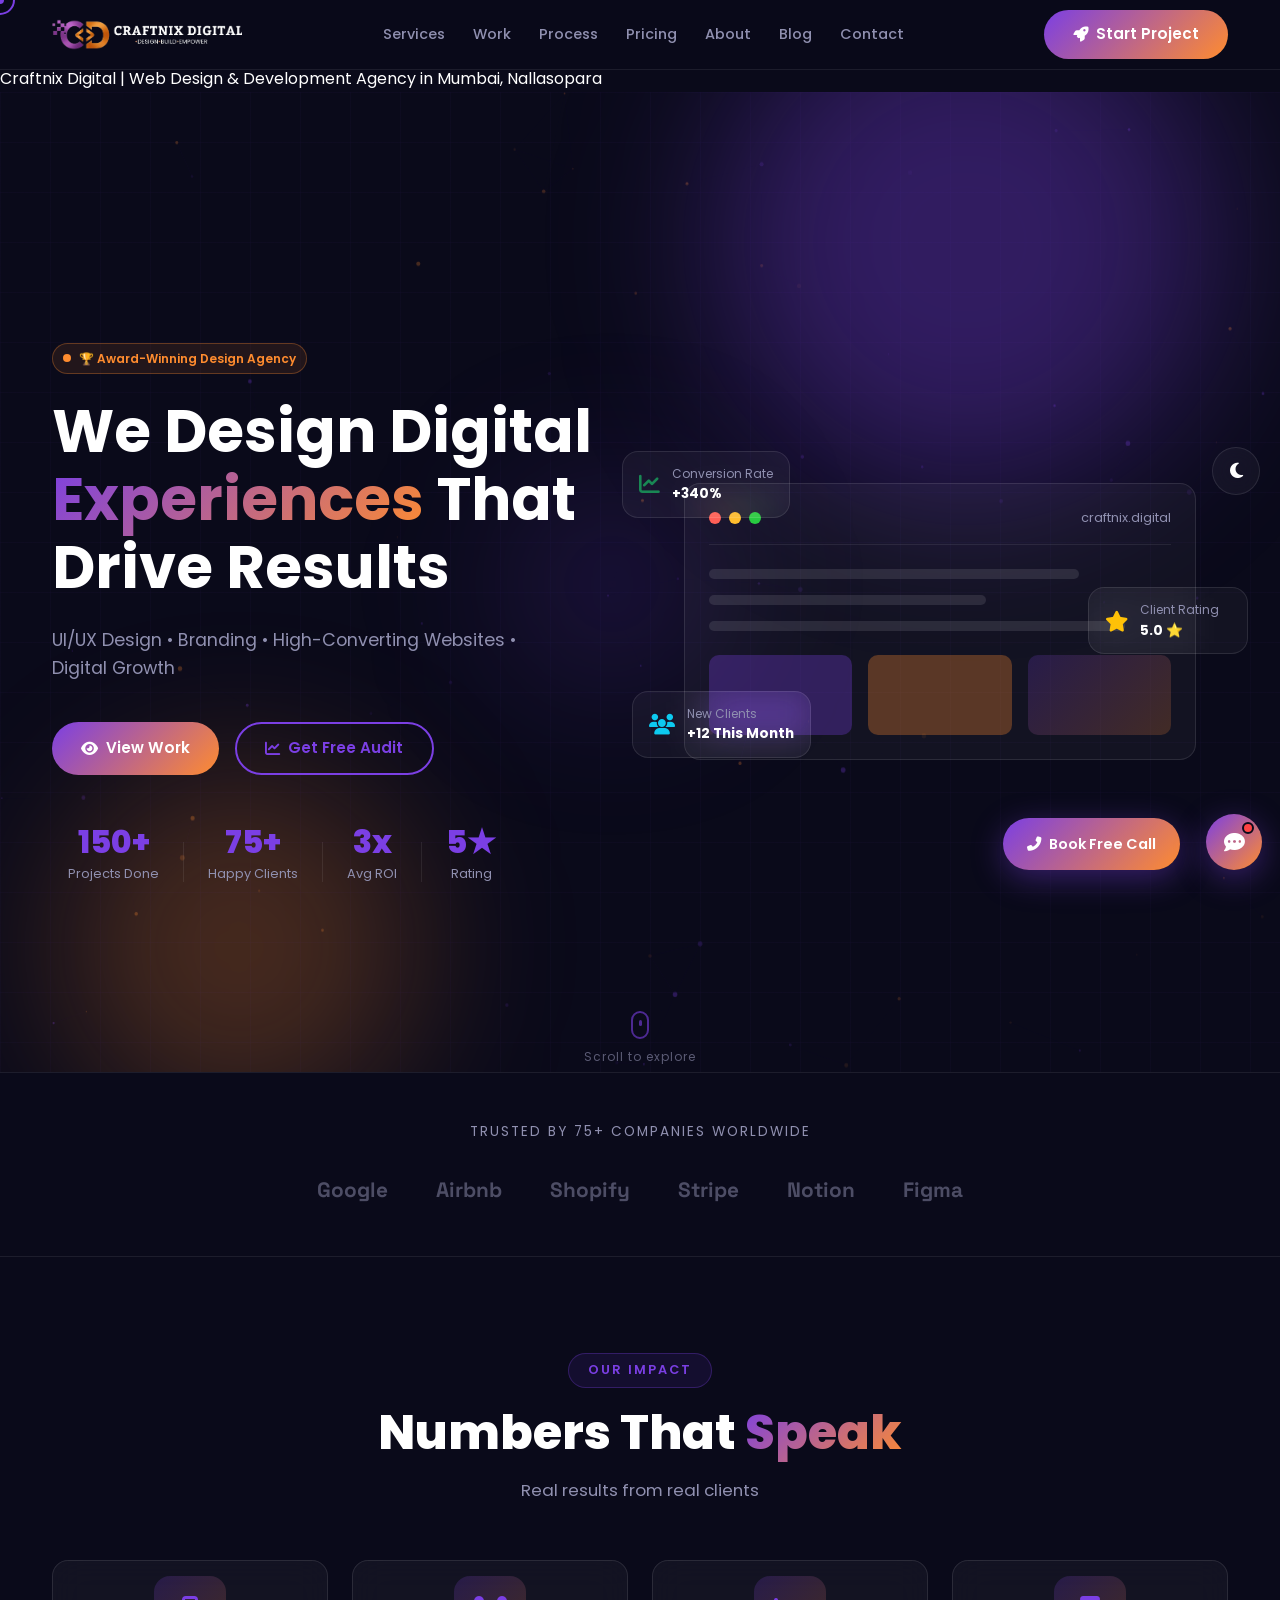
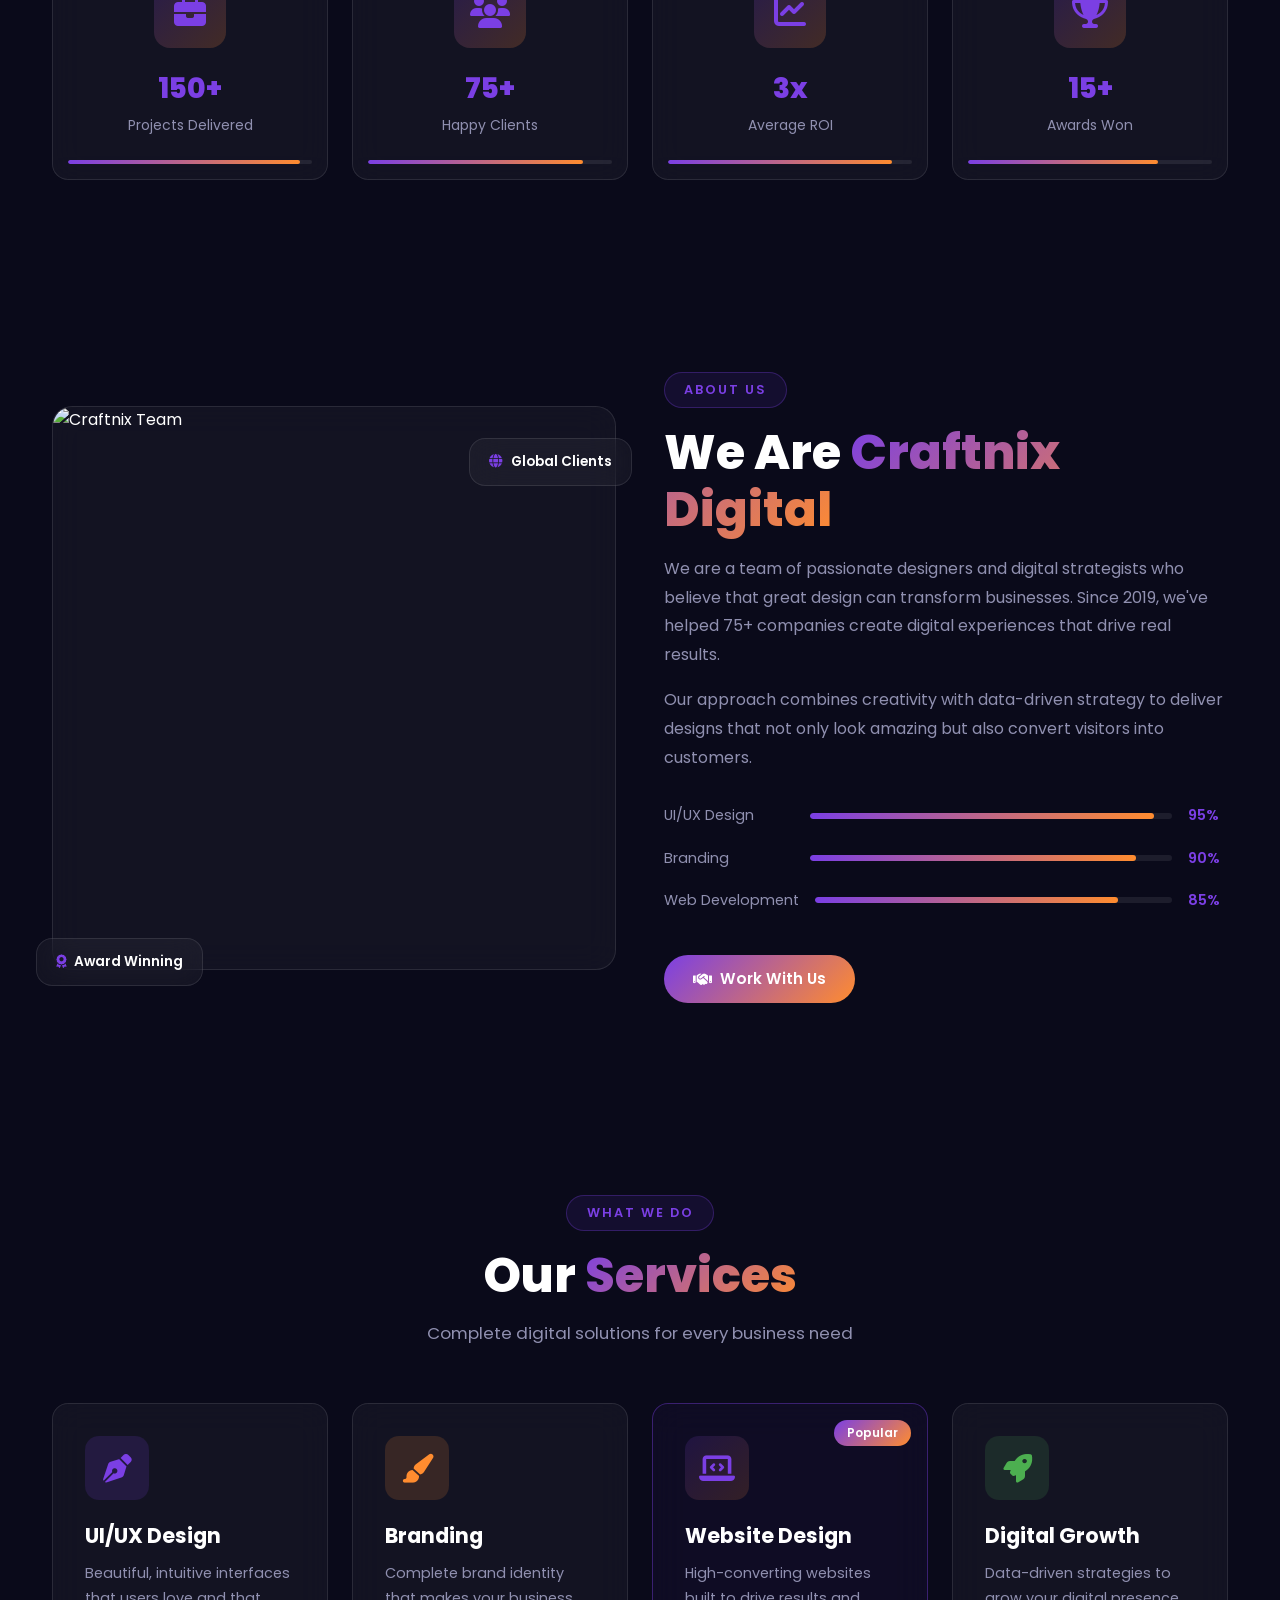
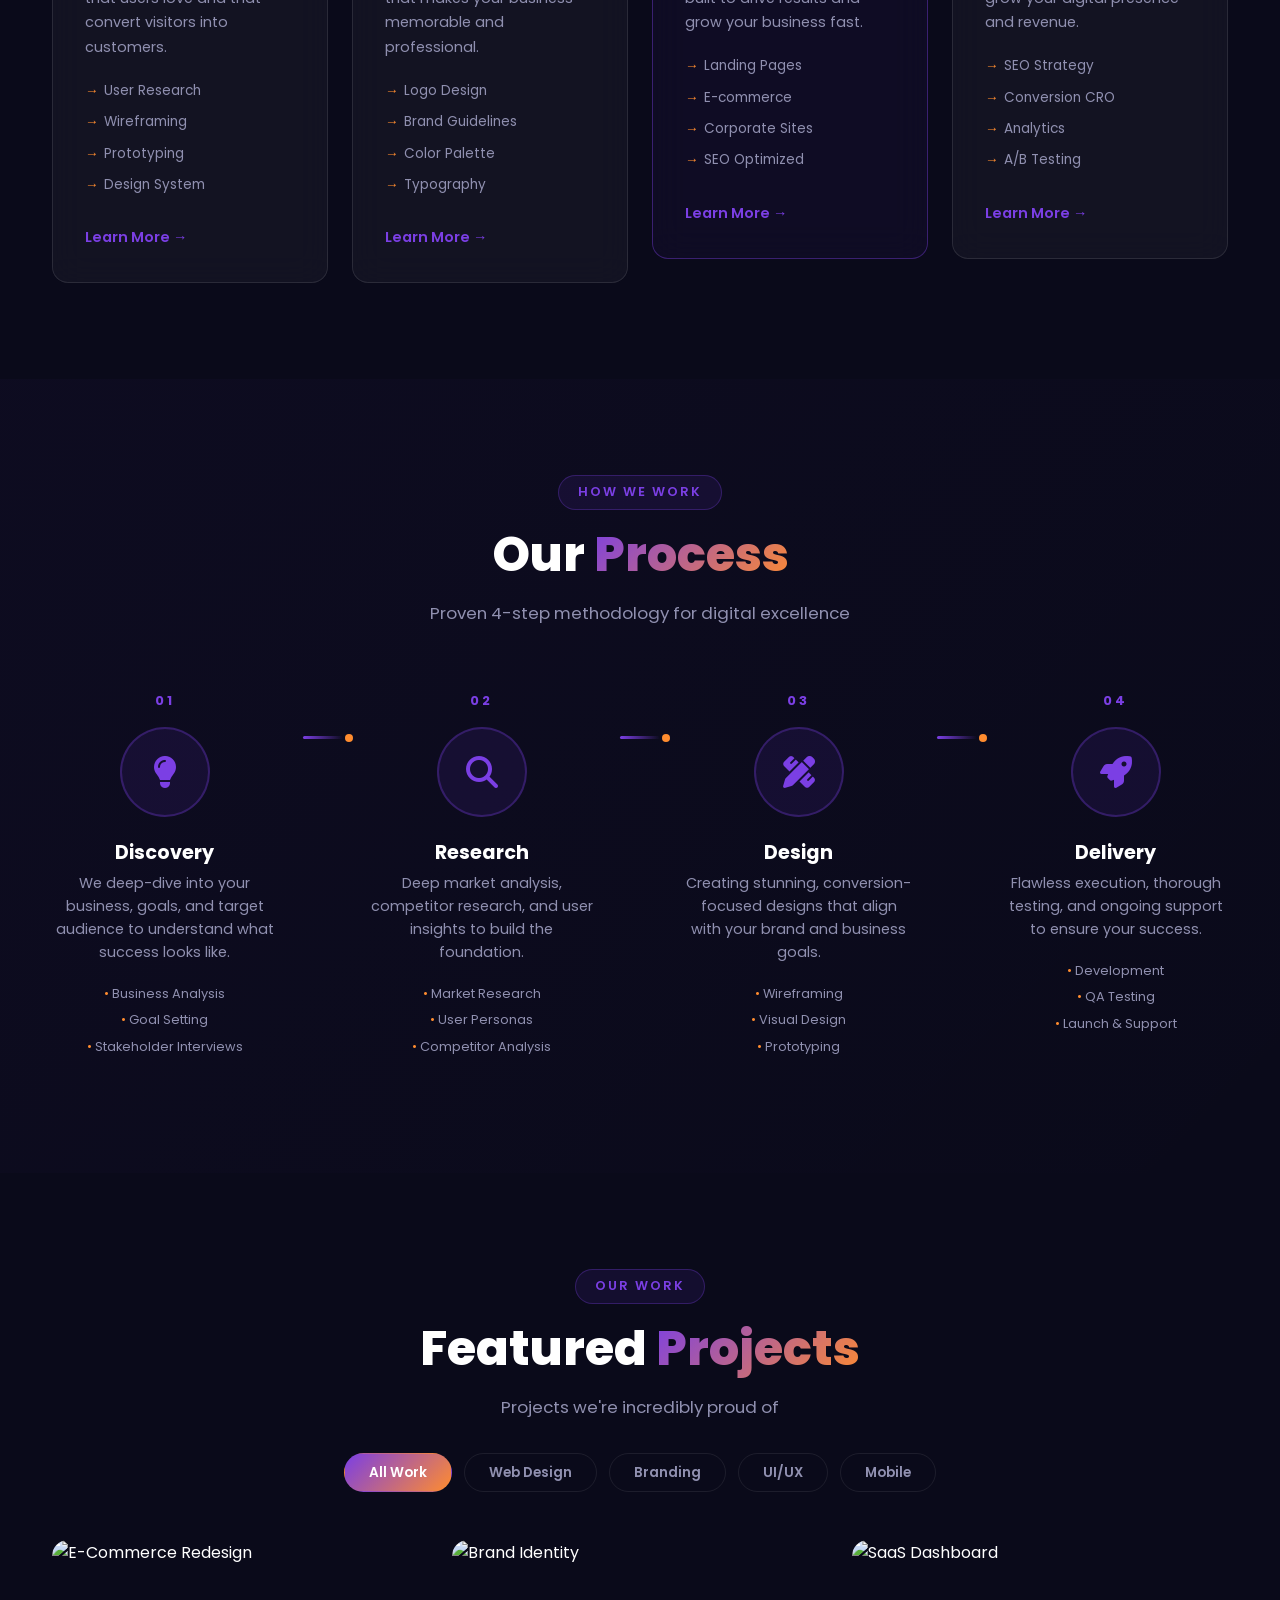
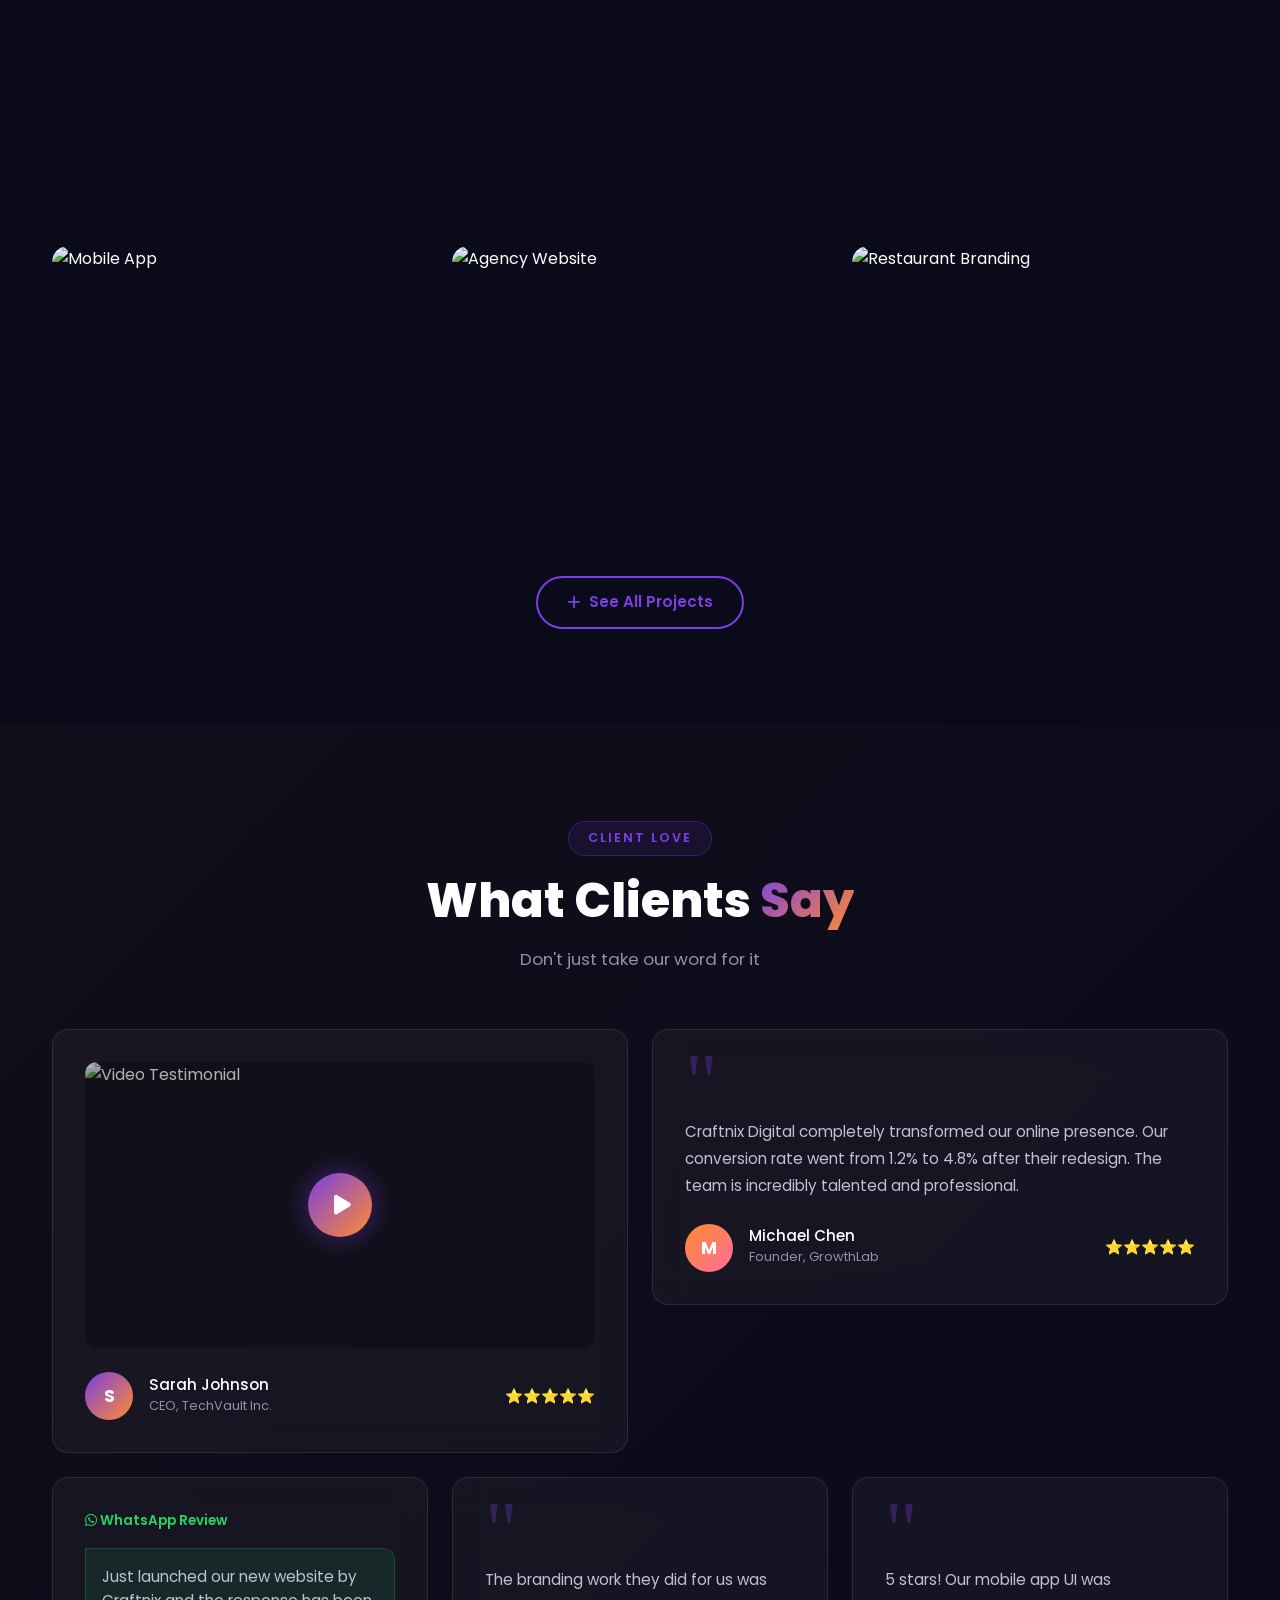
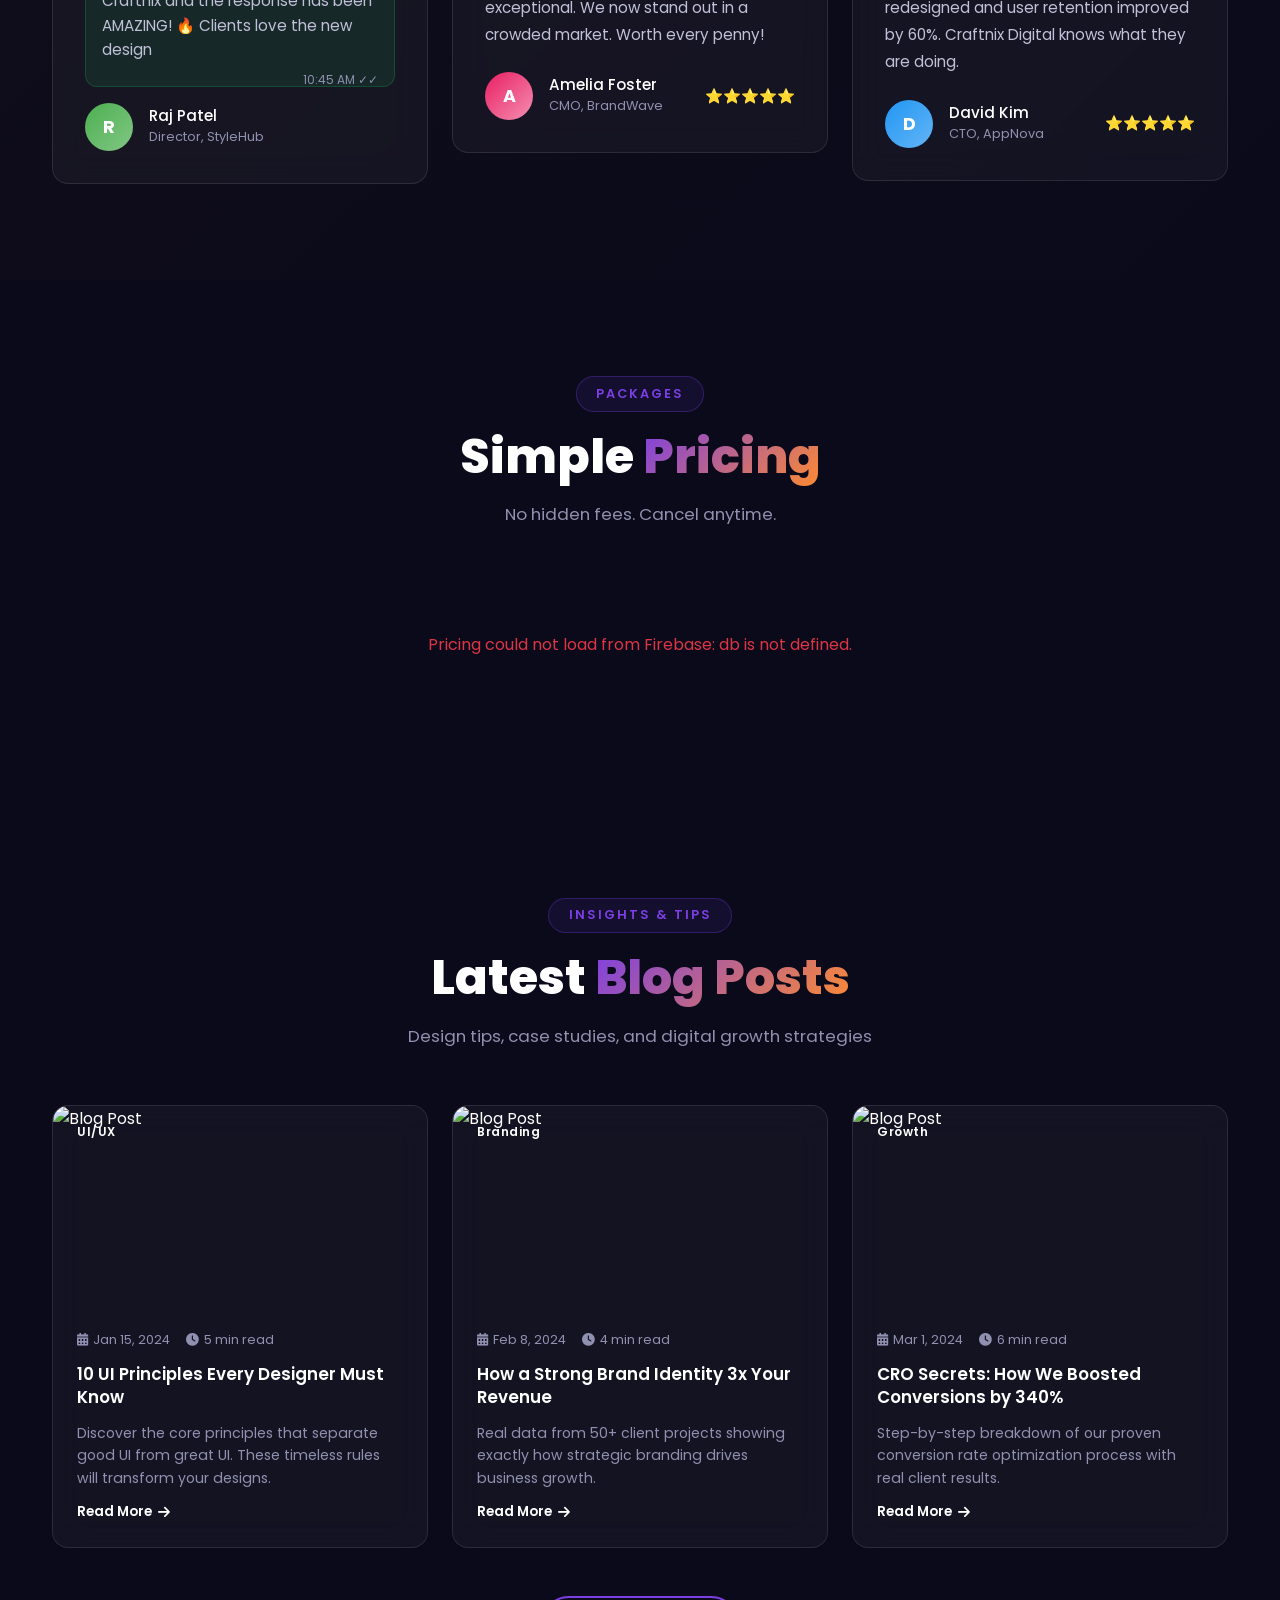
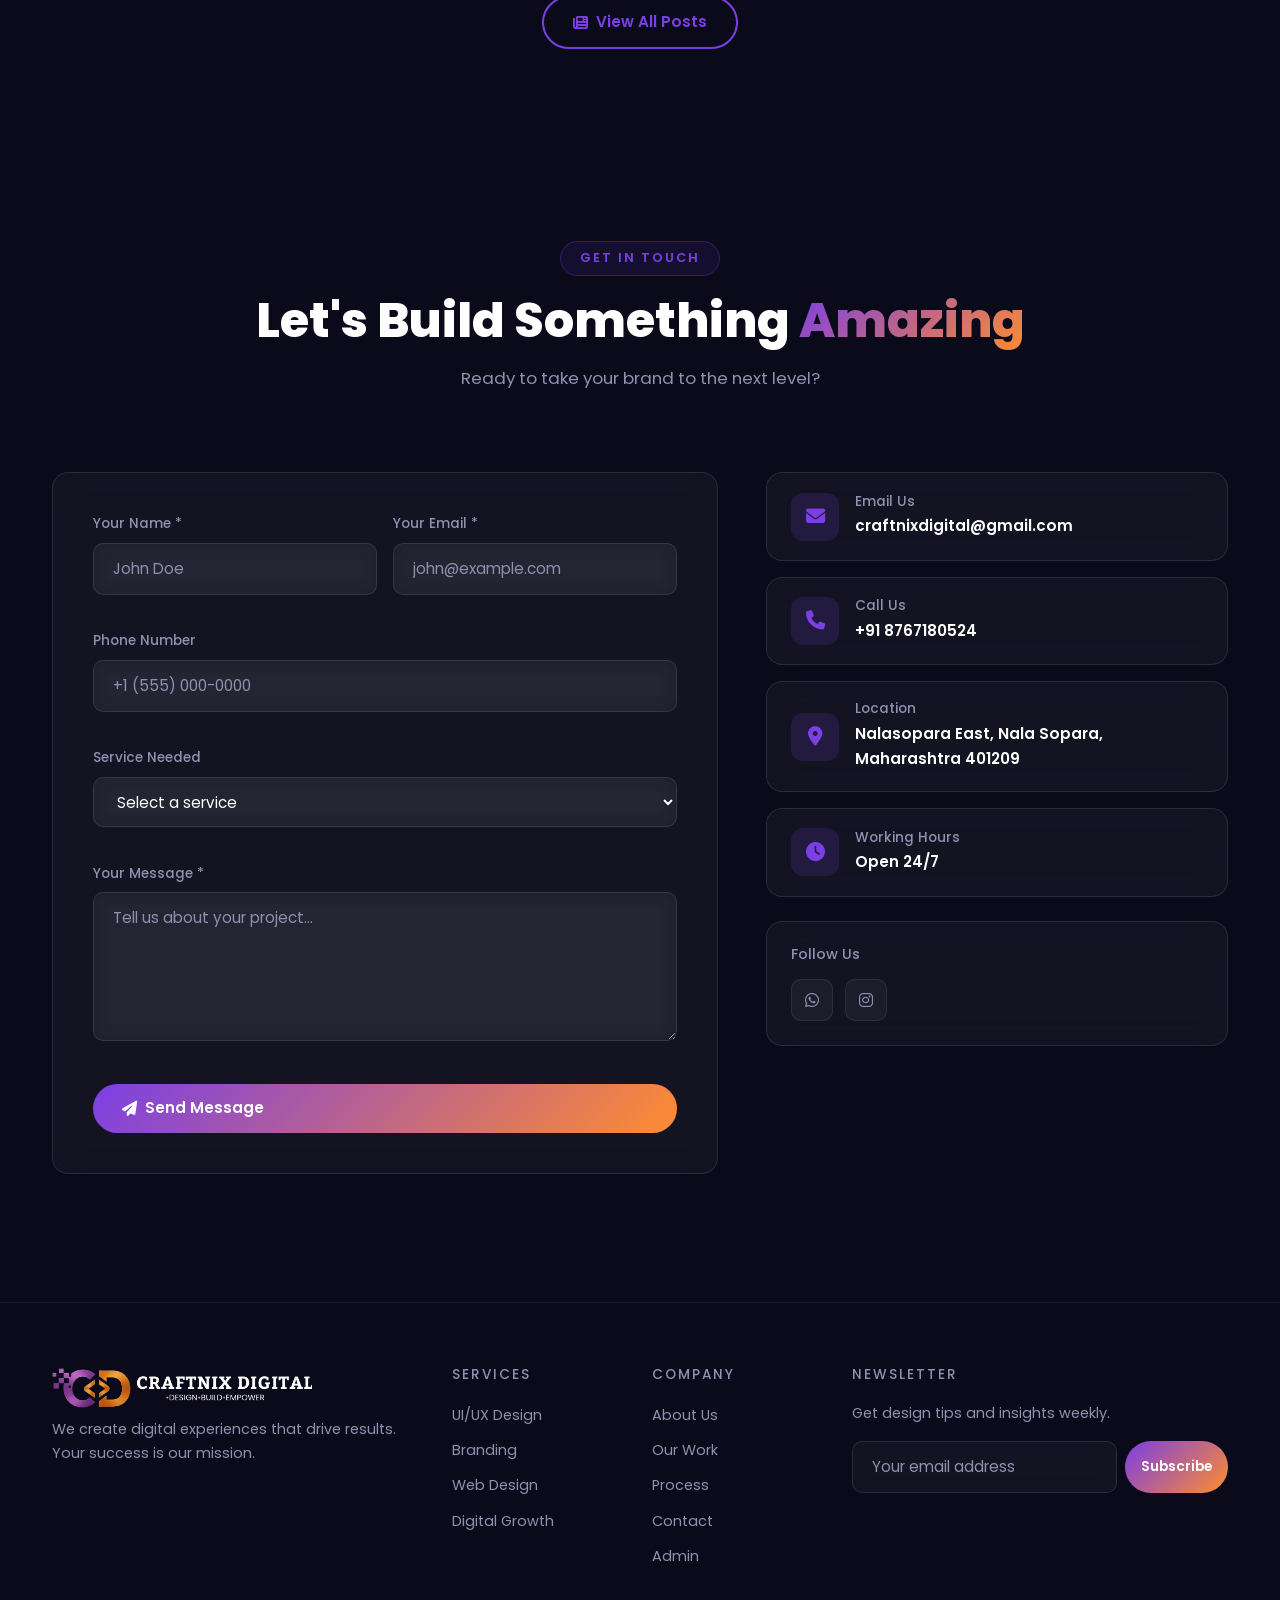
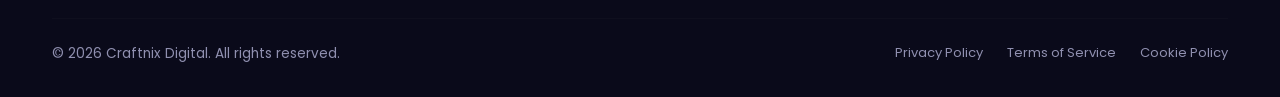
==== commit ad6d6028: "Update index.html" ====
--- a/index.html
+++ b/index.html
@@ -8,9 +8,9 @@
     <!-- ================================================
          PRIMARY SEO META TAGS
          ================================================ -->
-    <title>Craftnix Digital | Premium Web Design & UI/UX Agency in Mumbai, Nallasopara</title>
-    <meta name="description" content="Craftnix Digital is a premium web design, UI/UX & branding agency based in Nallasopara, Mumbai. We build stunning, fast & SEO-friendly websites for startups and businesses across India. Design • Build • Empower.">
-    <meta name="keywords" content="web design agency Mumbai, UI UX design Nallasopara, website development Virar, branding agency Thane, web design Pune, website designer Kolkata, ecommerce website Mumbai, WordPress developer Palghar, digital agency Maharashtra, web design Nashik, affordable website design India, Craftnix Digital">
+    Craftnix Digital | Web Design & Development Agency in Mumbai, Nallasopara</title>
+    <meta name="description" content="Craftnix Digital is a leading website design and development agency in Mumbai, helping businesses and startups across India grow with high-converting, SEO-optimized websites that generate leads and boost sales. Design • Build • Empower.">
+    <meta name="keywords" content="website design agency Mumbai, website designer Mumbai, web design company Mumbai, website development Mumbai, website designer Vasai, website designer Virar, web design services India, UI UX design services, SEO friendly website design, custom website development, craftnix digital, craftnix, Craftnix Digital">
     <meta name="author" content="Craftnix Digital">
     <meta name="robots" content="index, follow, max-image-preview:large, max-snippet:-1, max-video-preview:-1">
     <meta name="theme-color" content="#7b3fe4">
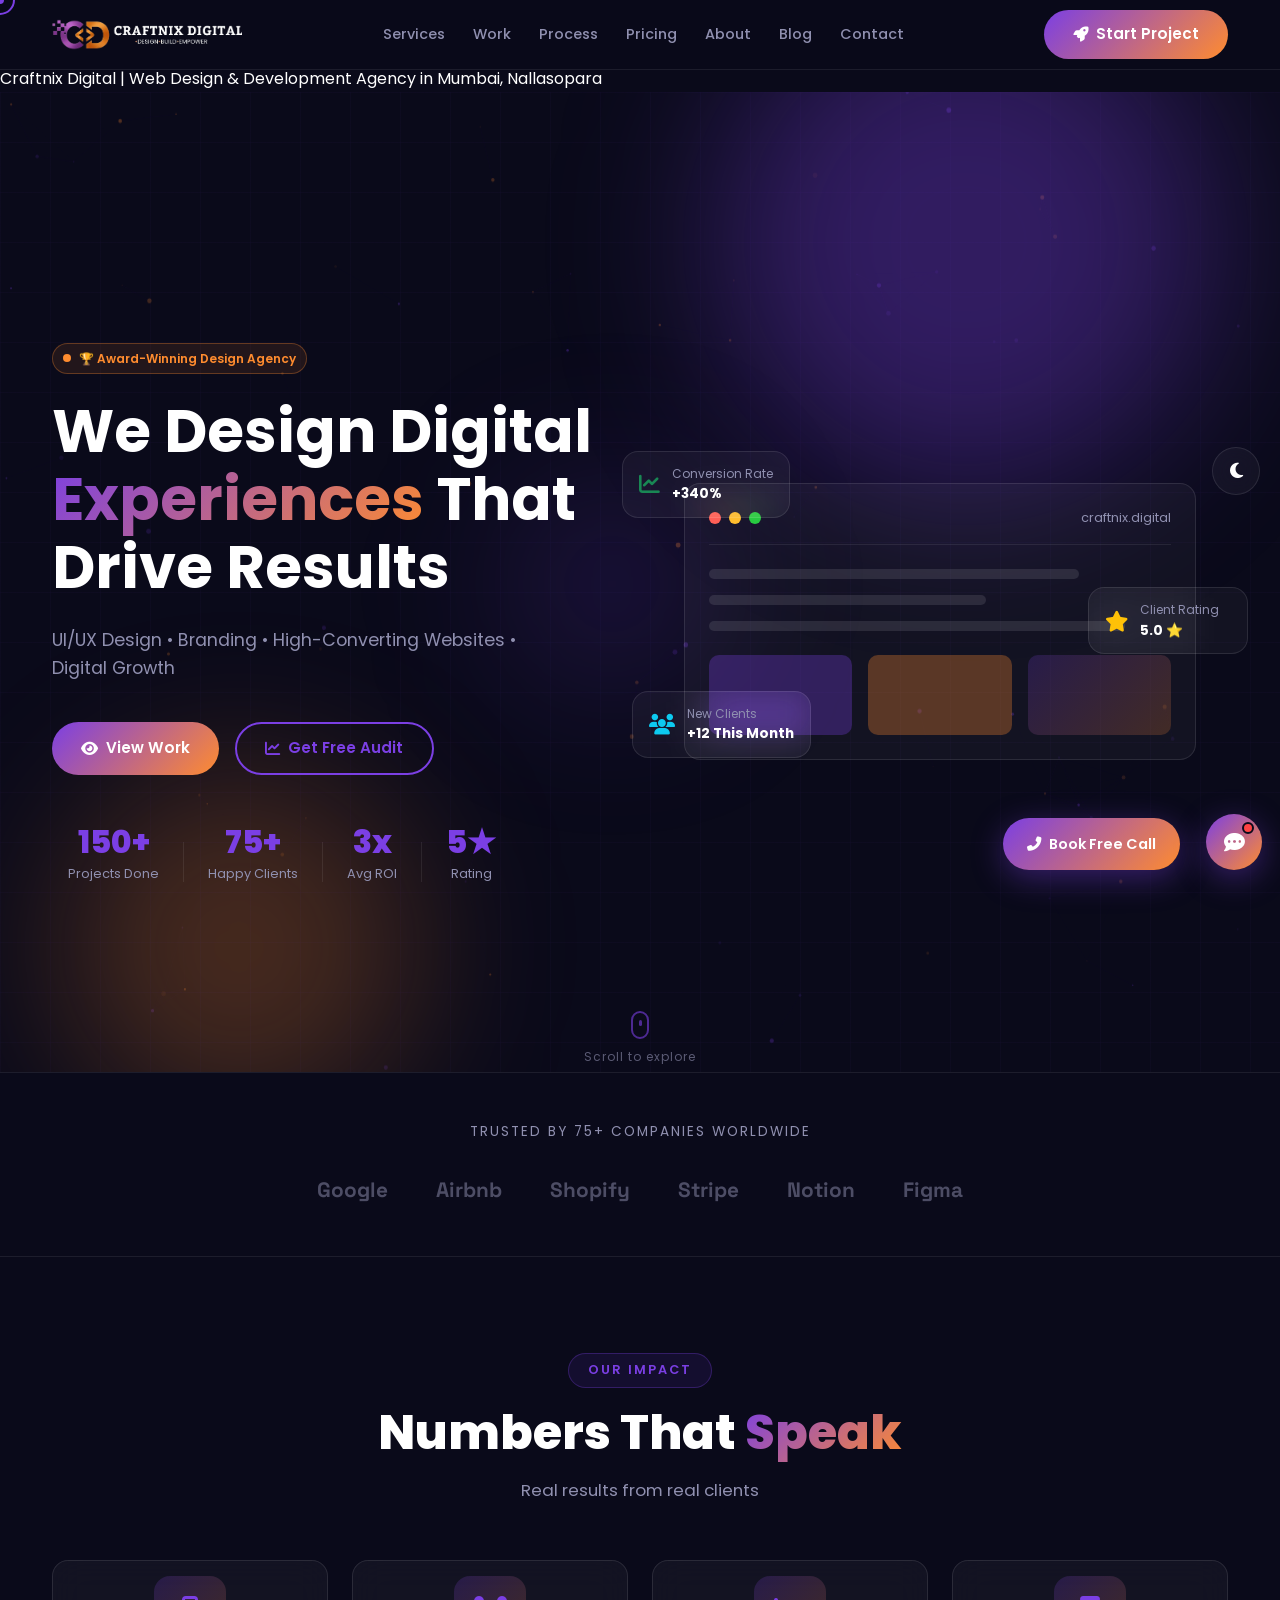
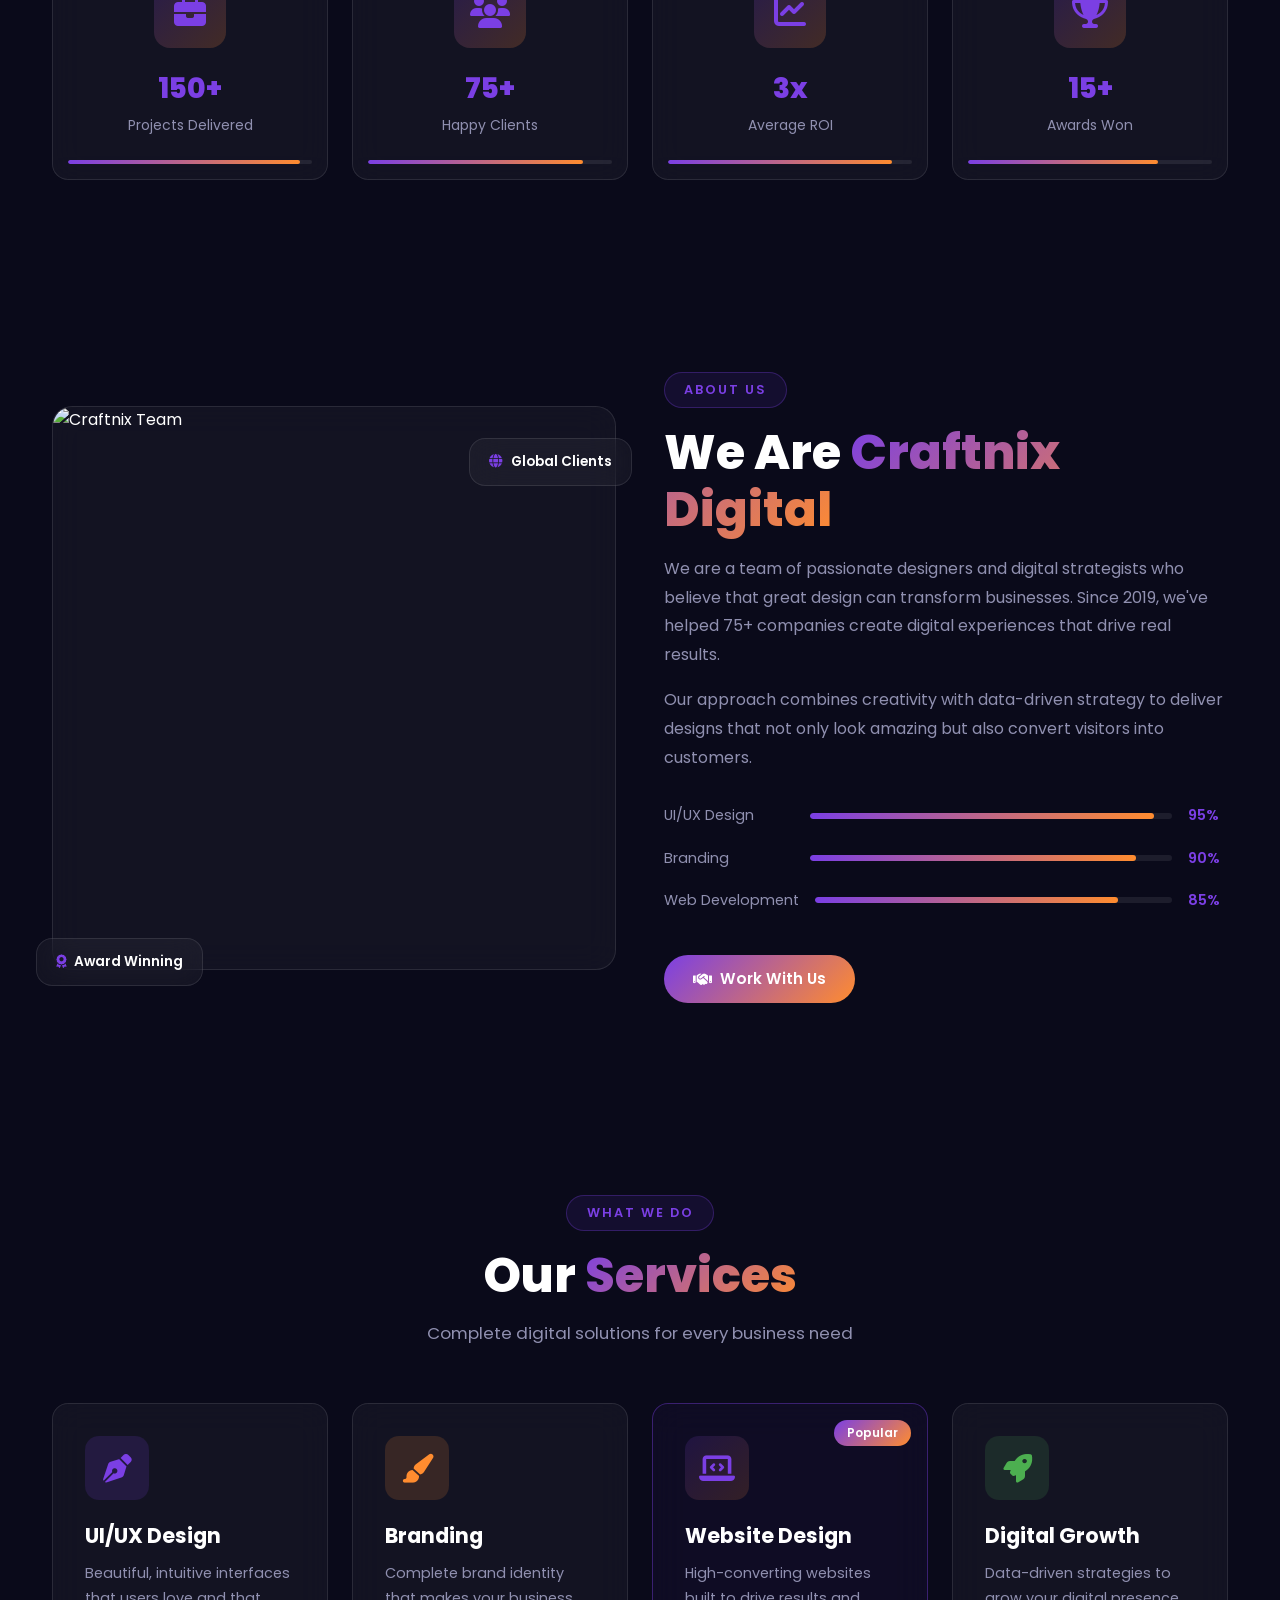
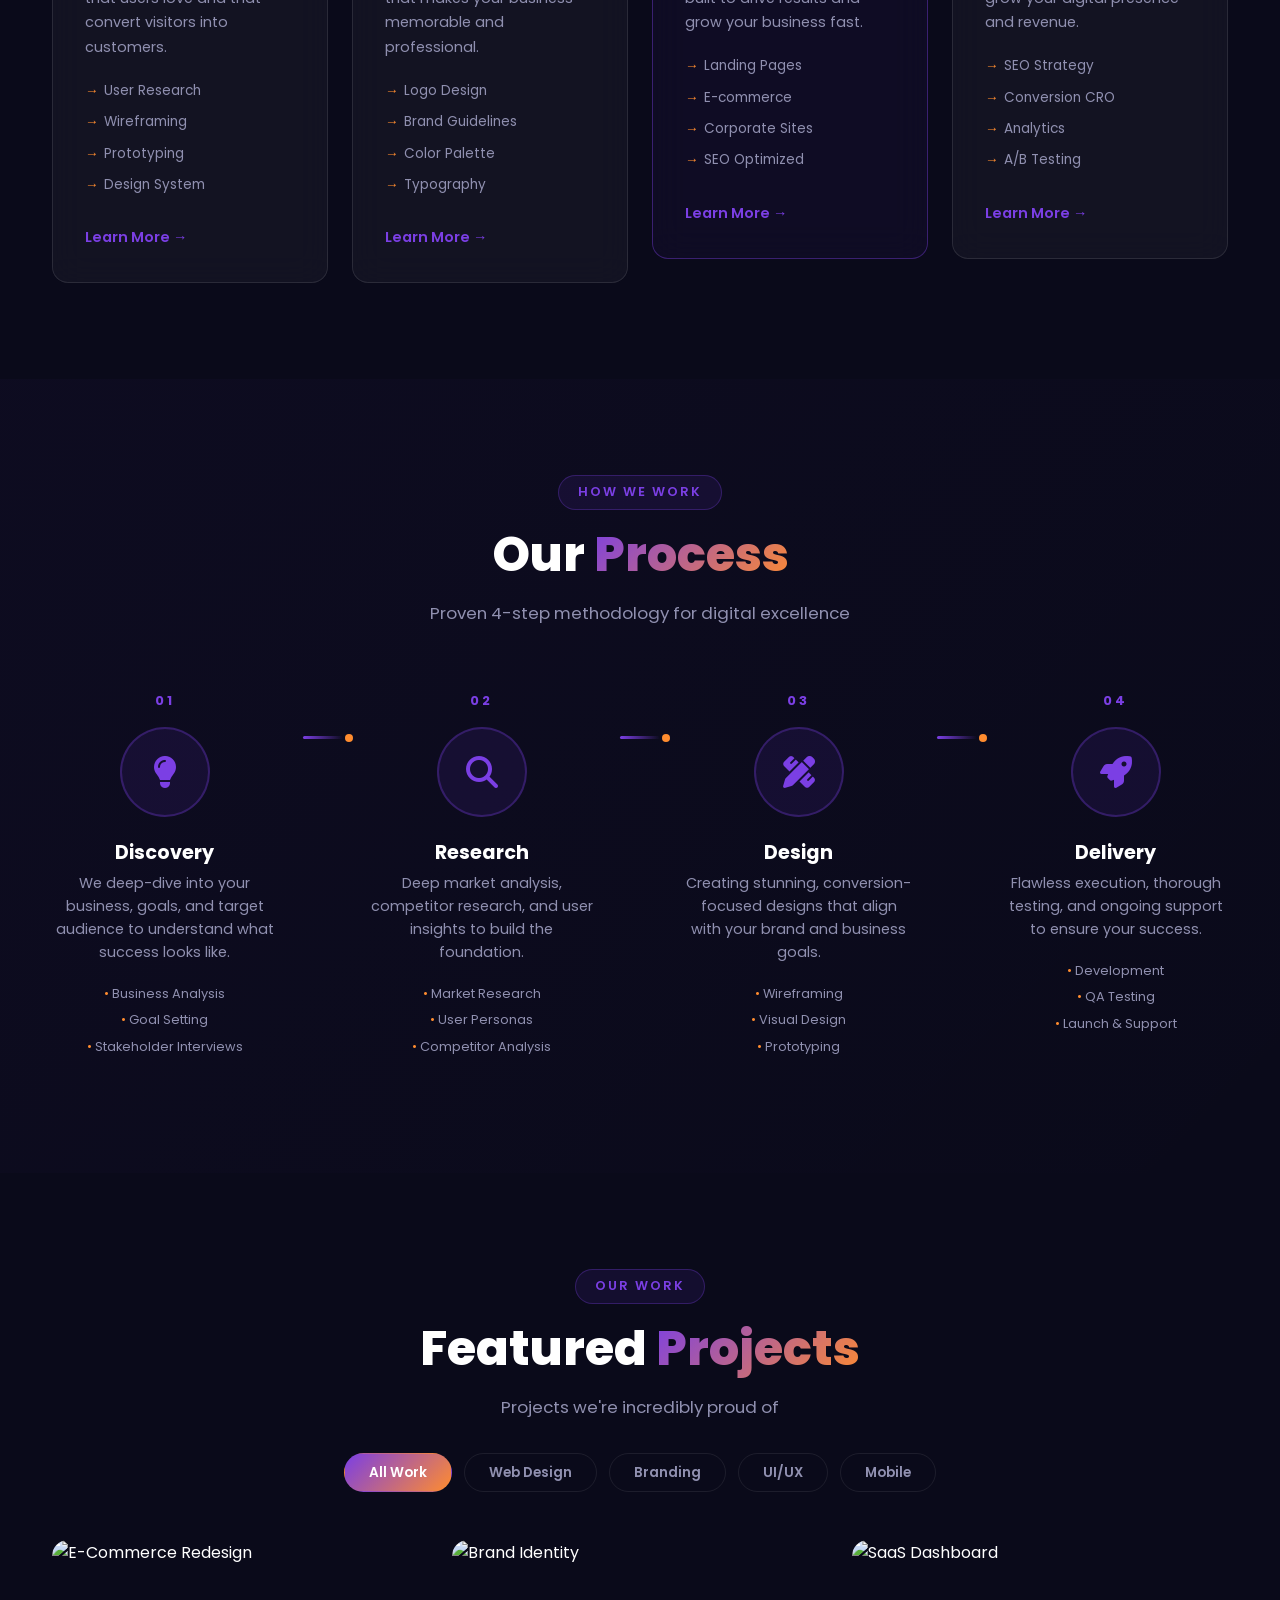
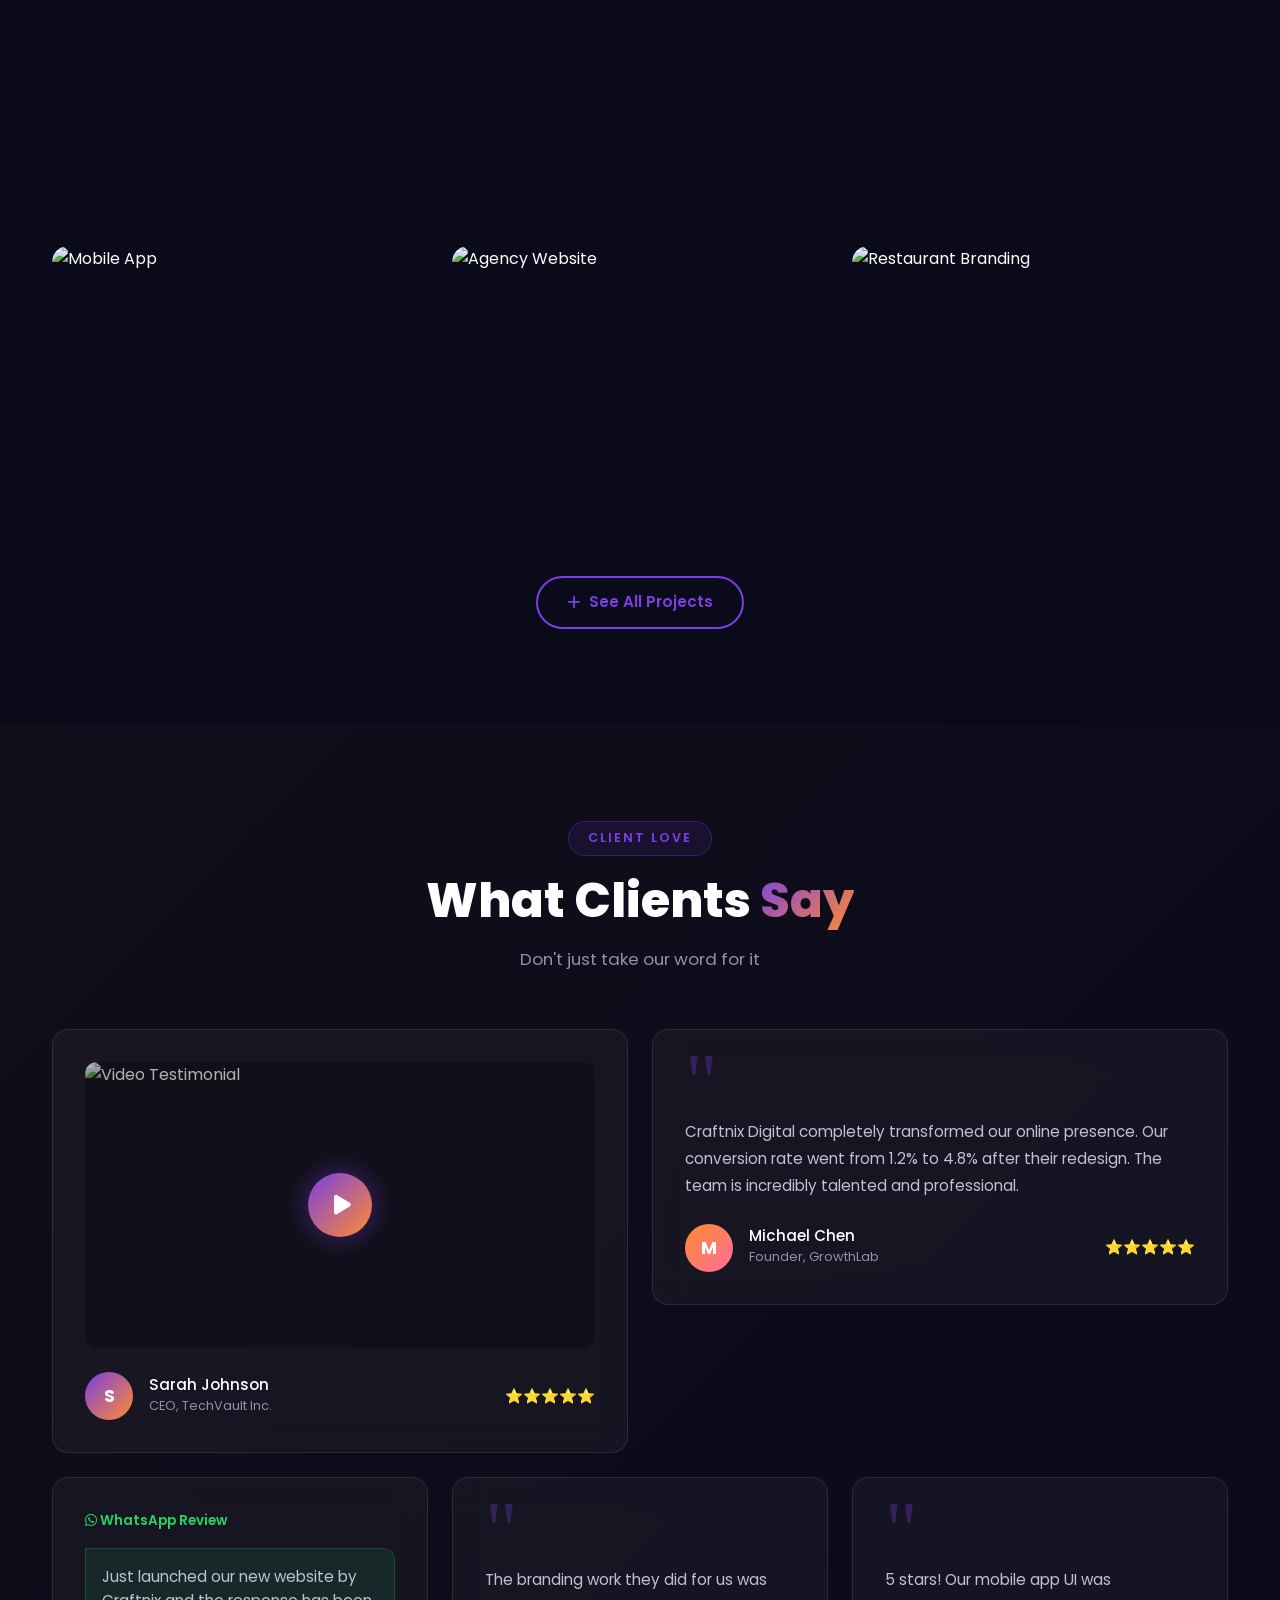
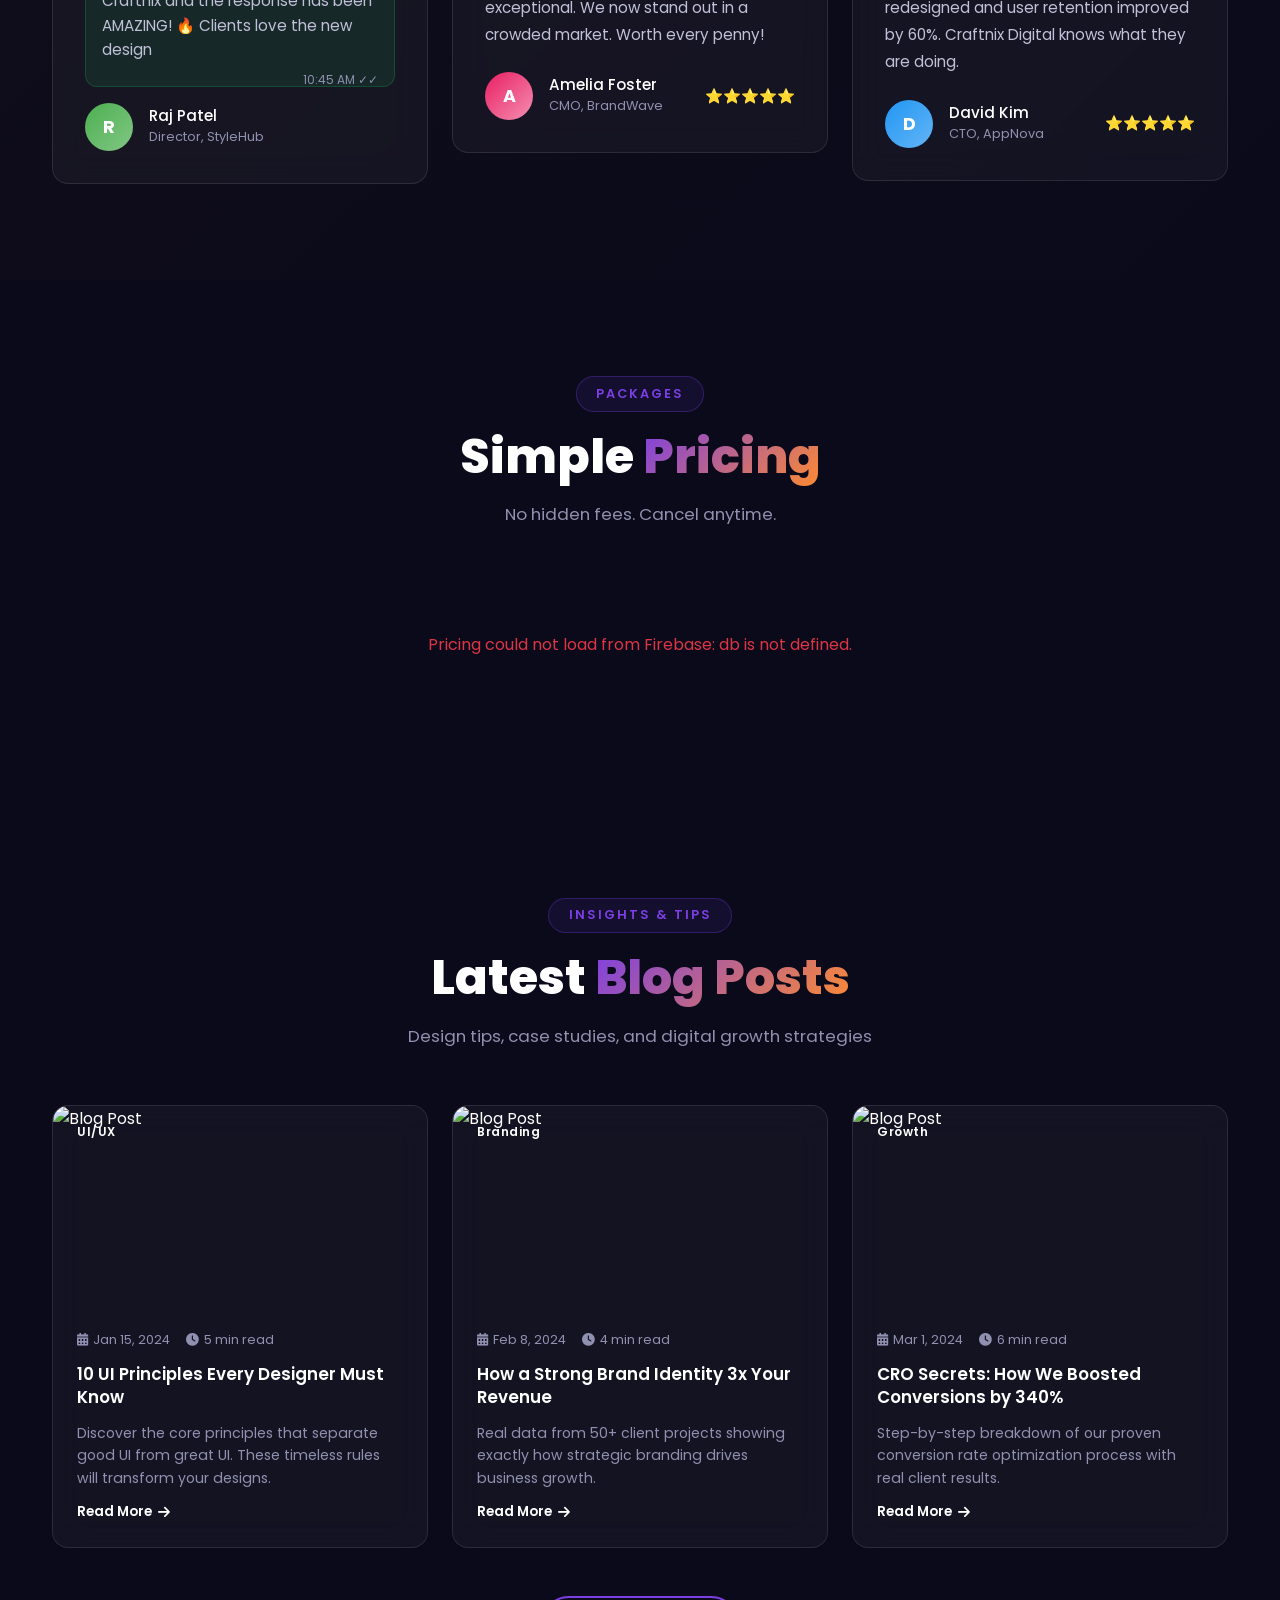
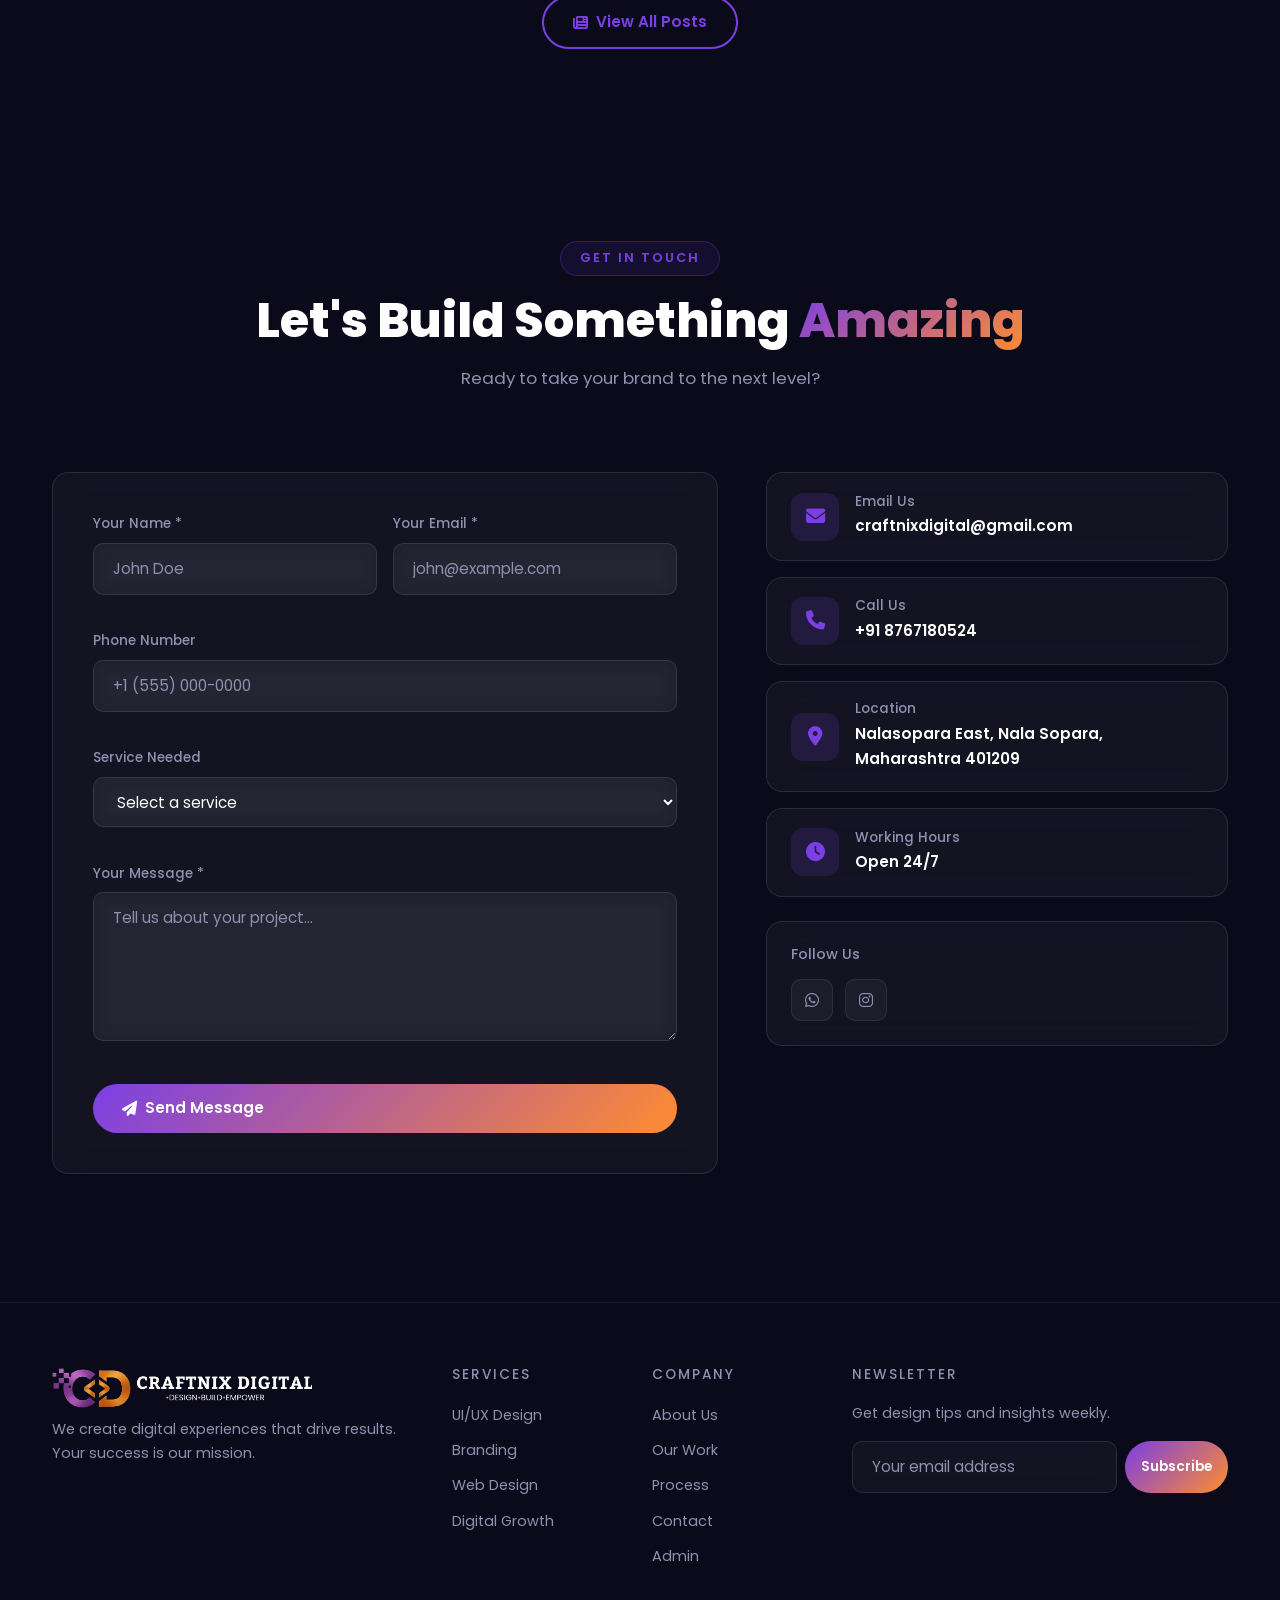
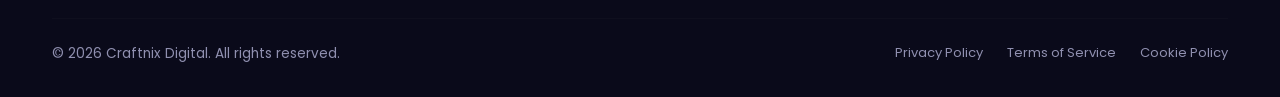
==== commit d4c14591: "Update index.html" ====
--- a/index.html
+++ b/index.html
@@ -3,12 +3,7 @@
 <head>
     <meta charset="UTF-8">
     <meta http-equiv="X-UA-Compatible" content="IE=edge">
-    <meta name="viewport" content="width=device-width, initial-scale=1.0">
-
-    <!-- ================================================
-         PRIMARY SEO META TAGS
-         ================================================ -->
-    Craftnix Digital | Web Design & Development Agency in Mumbai, Nallasopara</title>
+    <meta name="viewport" content="width=device-width, initial-scale=1.0">Craftnix Digital | Web Design & Development Agency in Mumbai, Nallasopara</title>
     <meta name="description" content="Craftnix Digital is a leading website design and development agency in Mumbai, helping businesses and startups across India grow with high-converting, SEO-optimized websites that generate leads and boost sales. Design • Build • Empower.">
     <meta name="keywords" content="website design agency Mumbai, website designer Mumbai, web design company Mumbai, website development Mumbai, website designer Vasai, website designer Virar, web design services India, UI UX design services, SEO friendly website design, custom website development, craftnix digital, craftnix, Craftnix Digital">
     <meta name="author" content="Craftnix Digital">
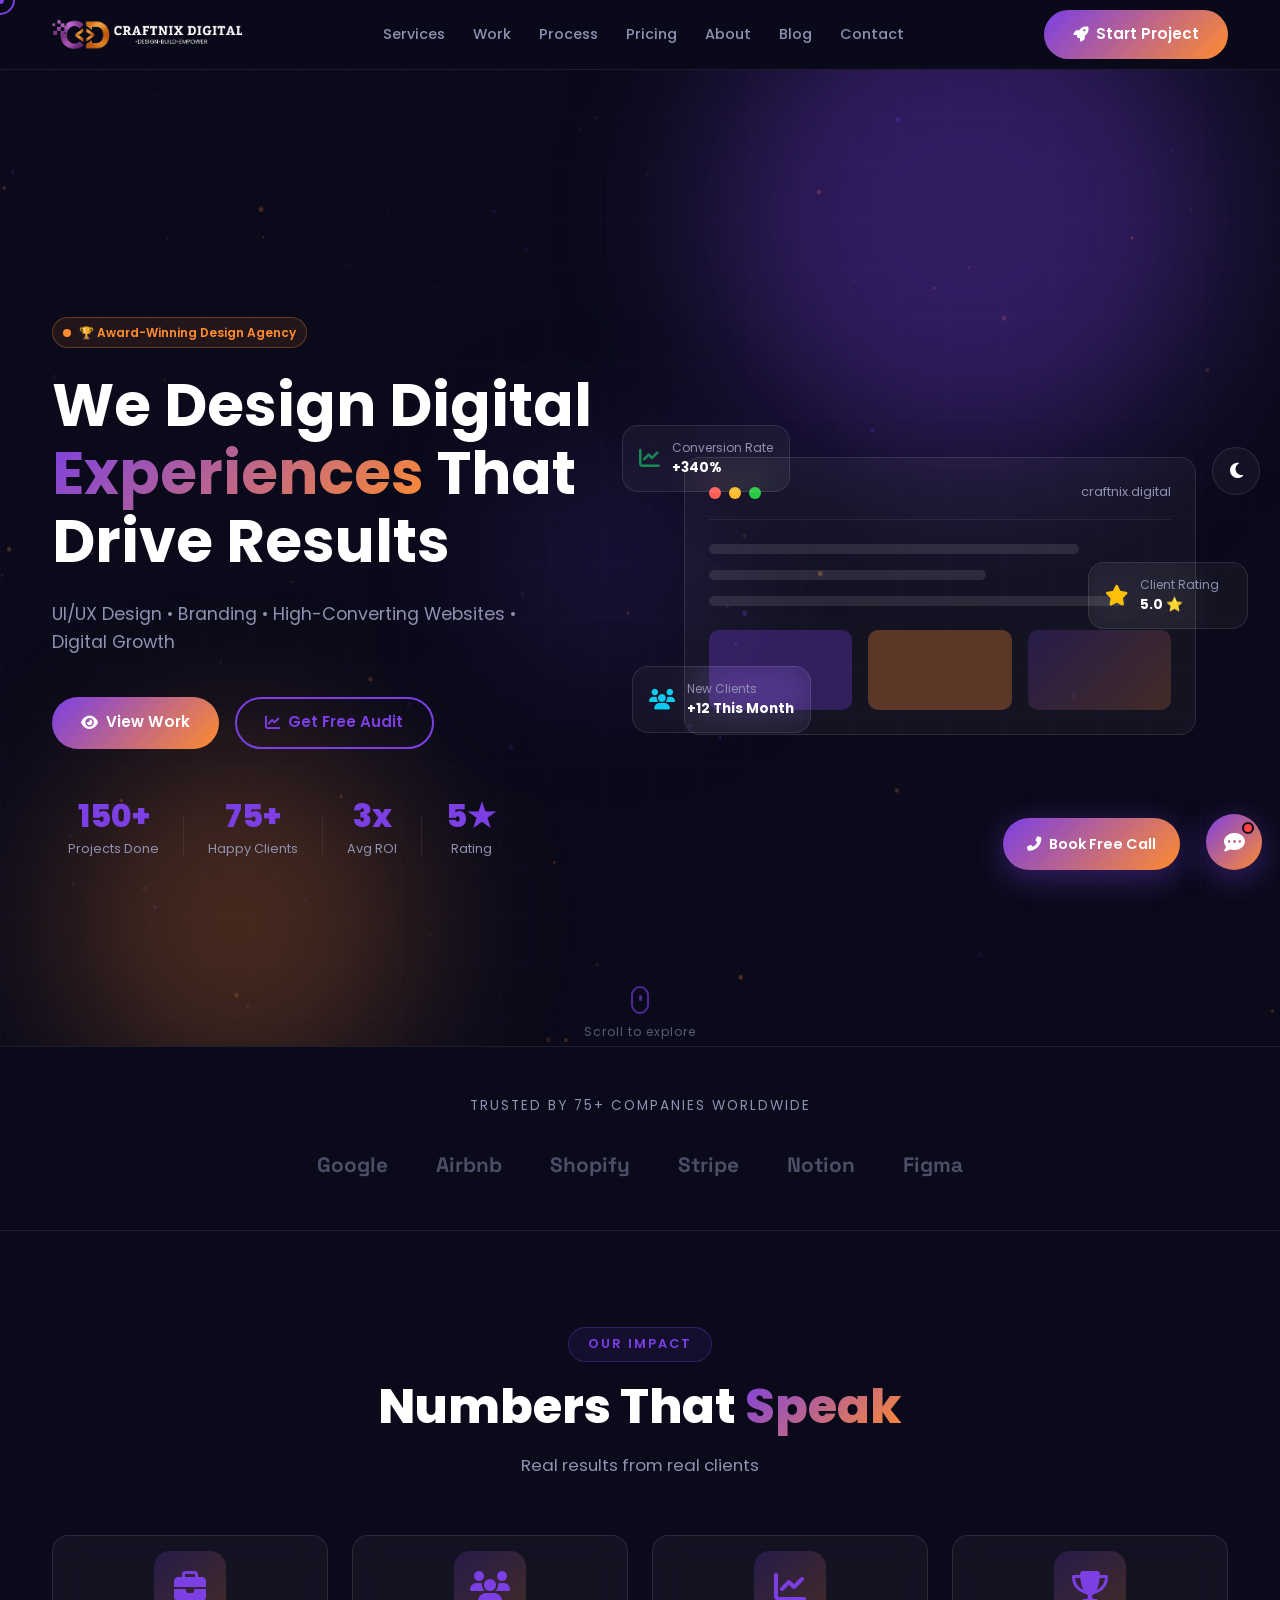
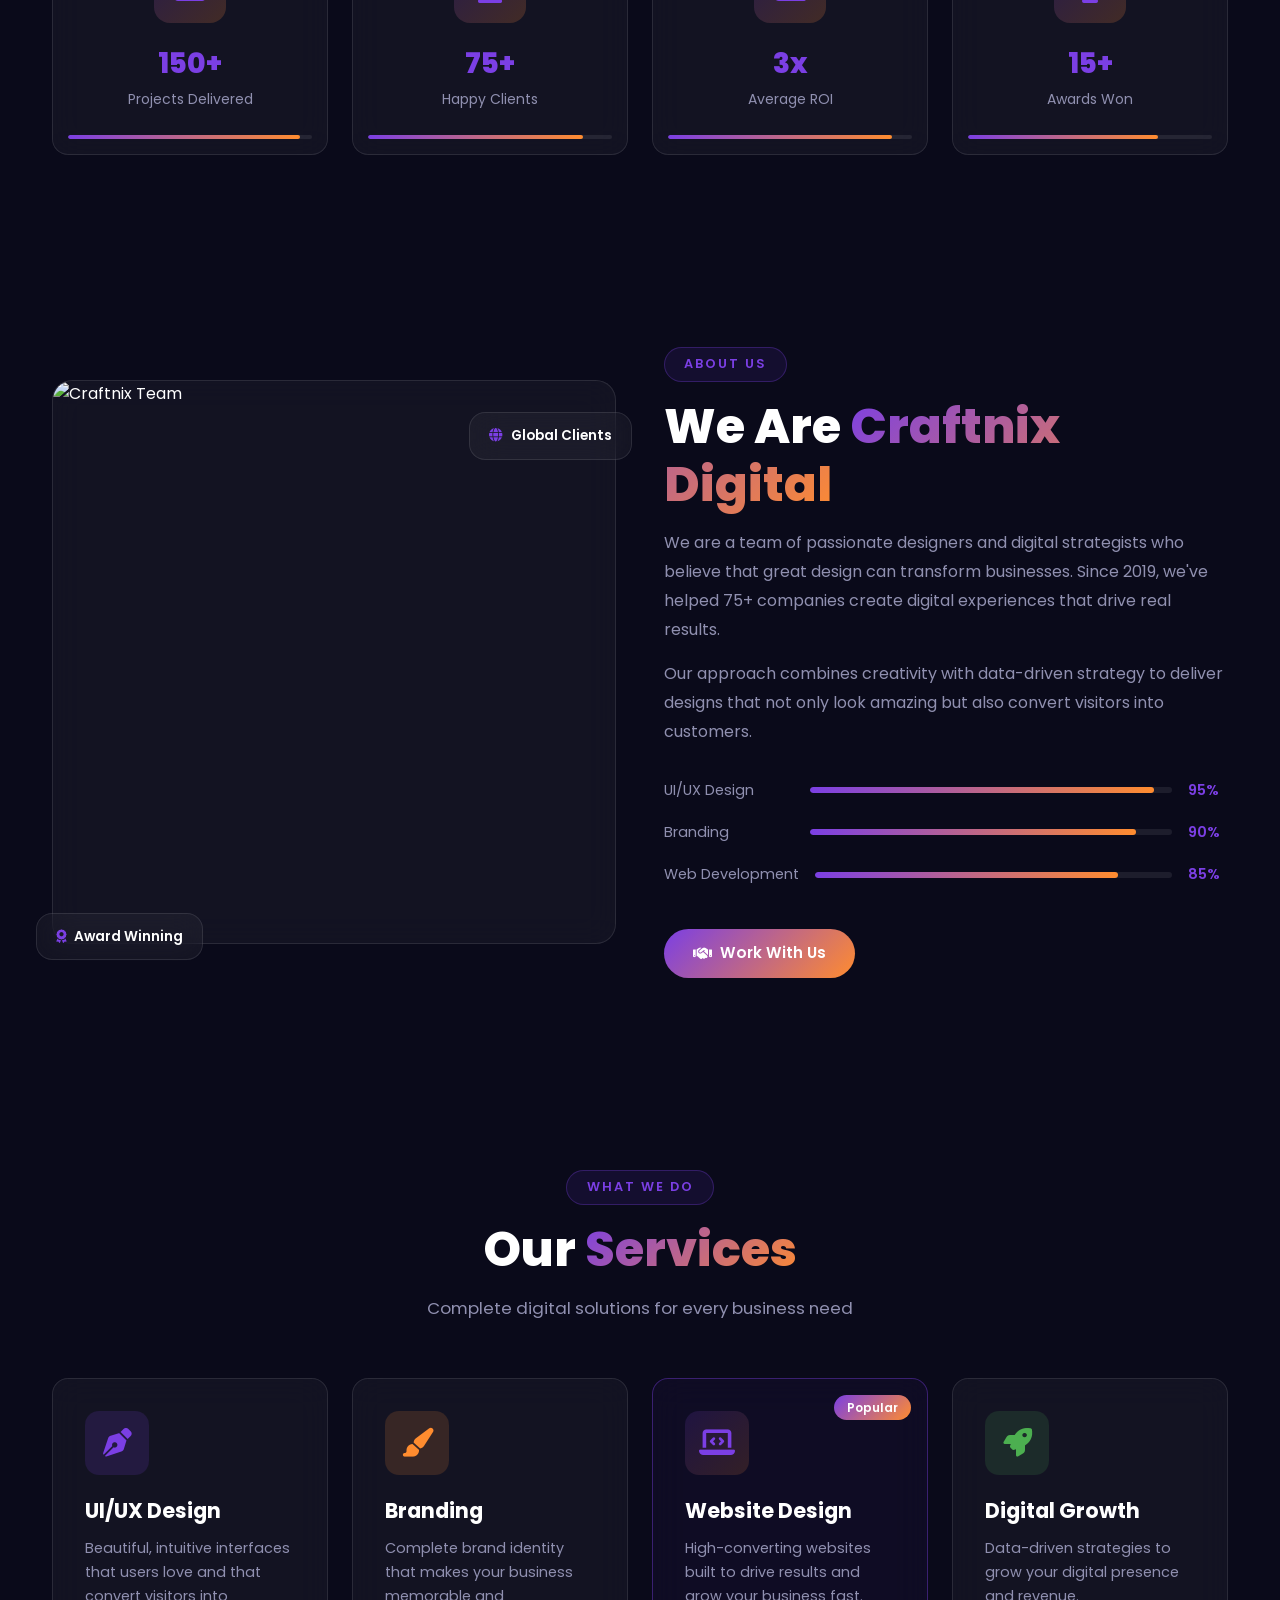
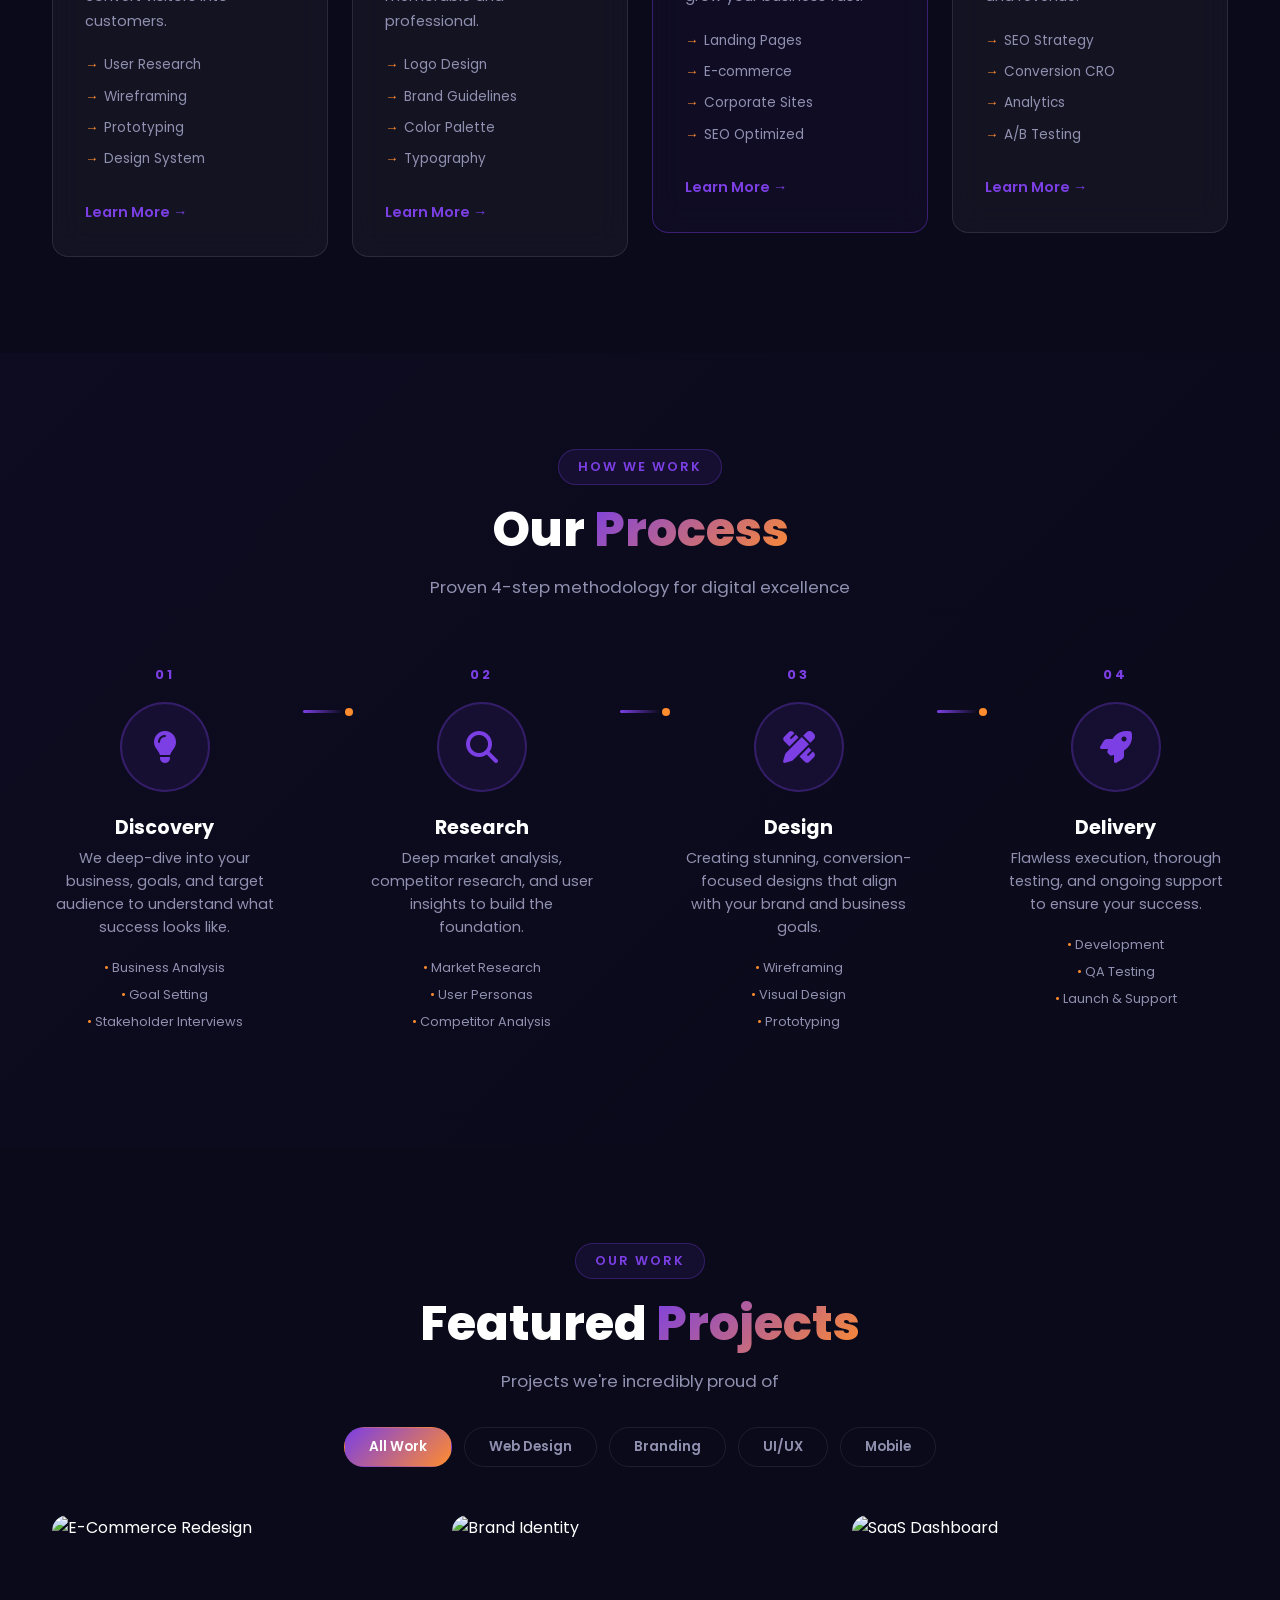
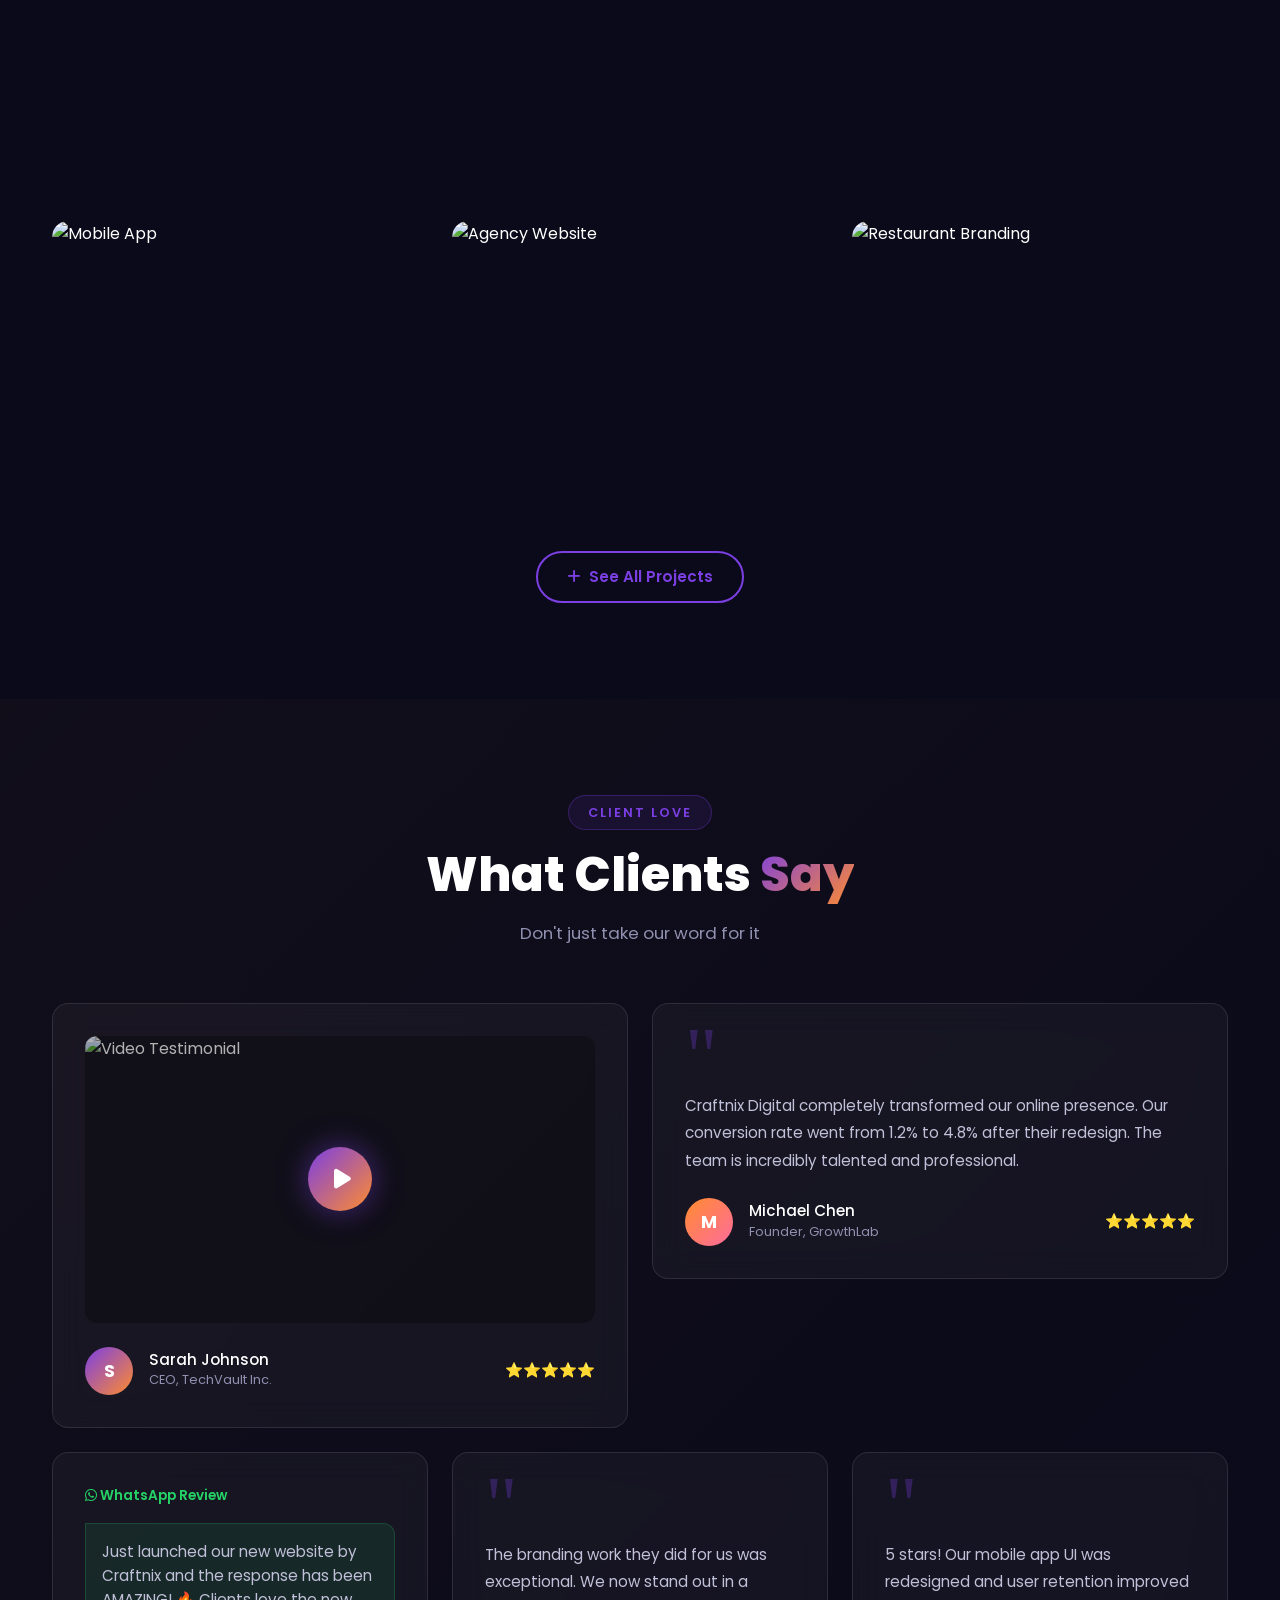
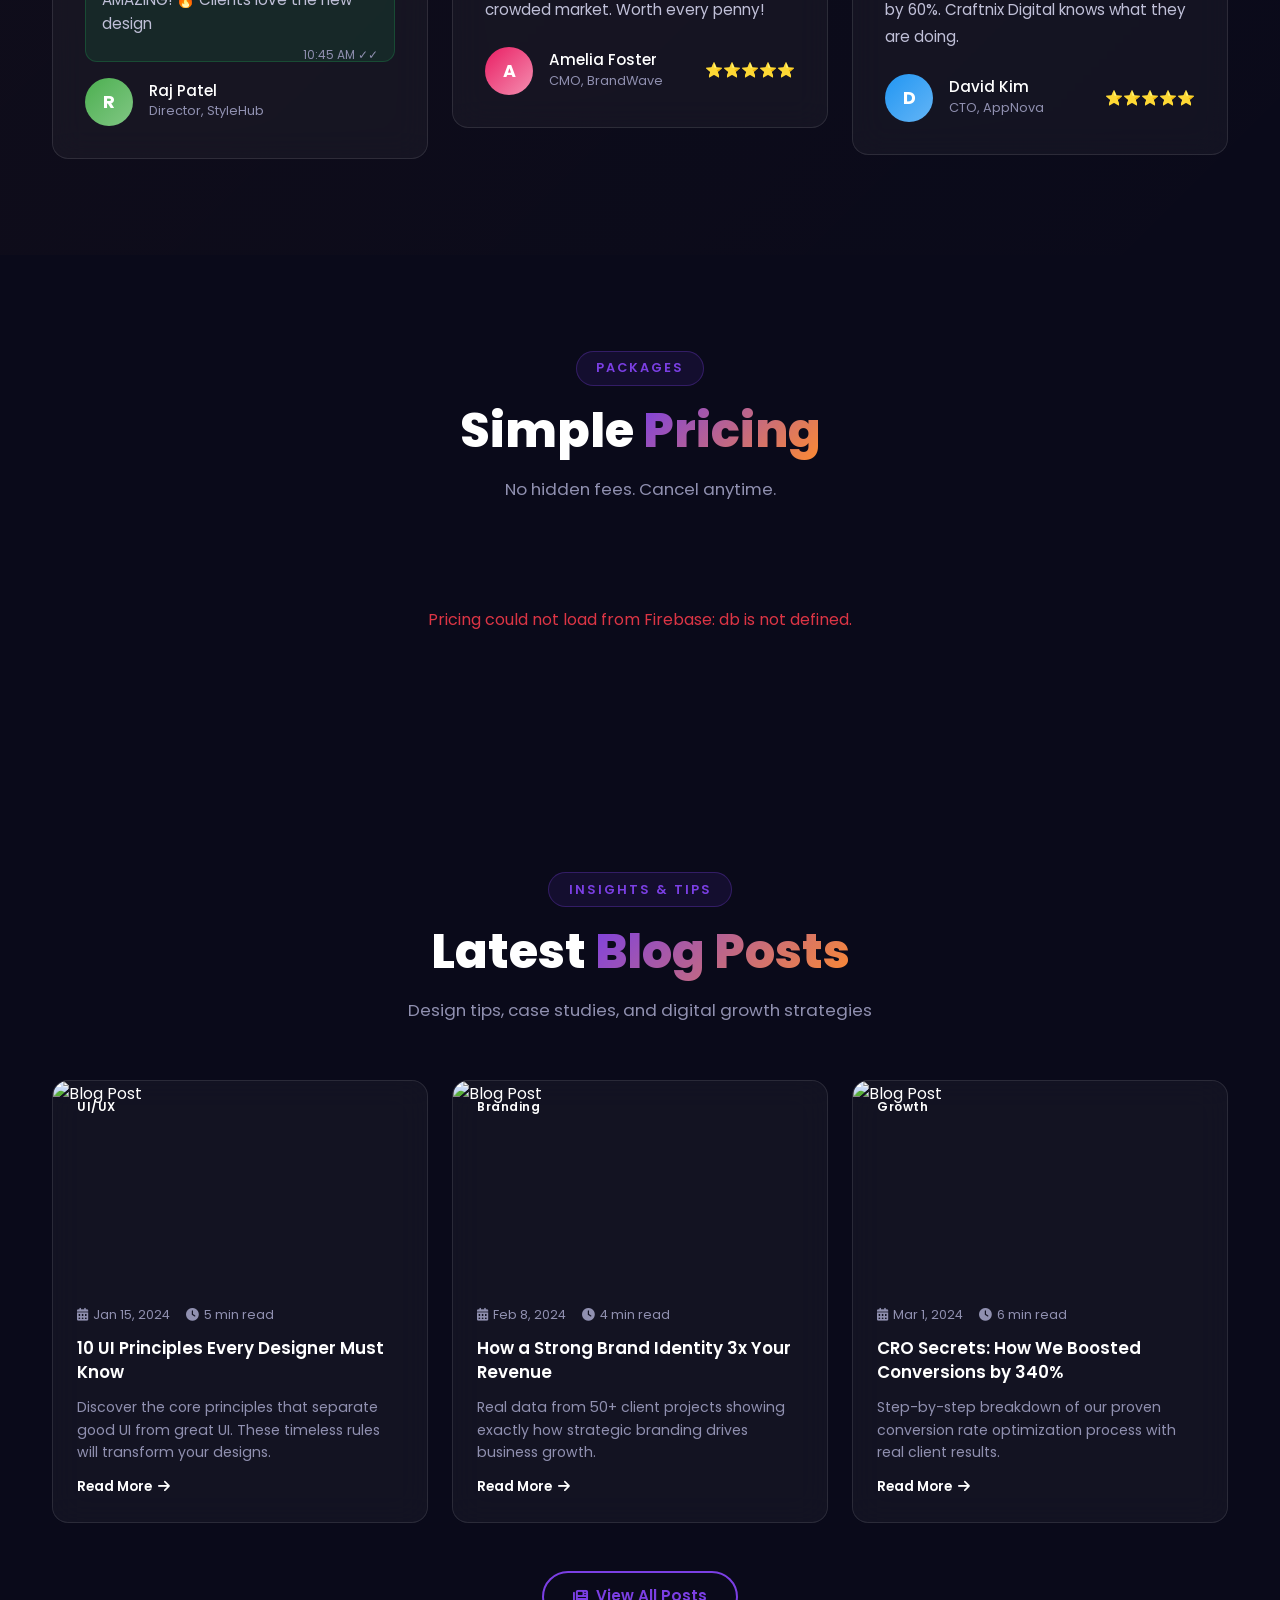
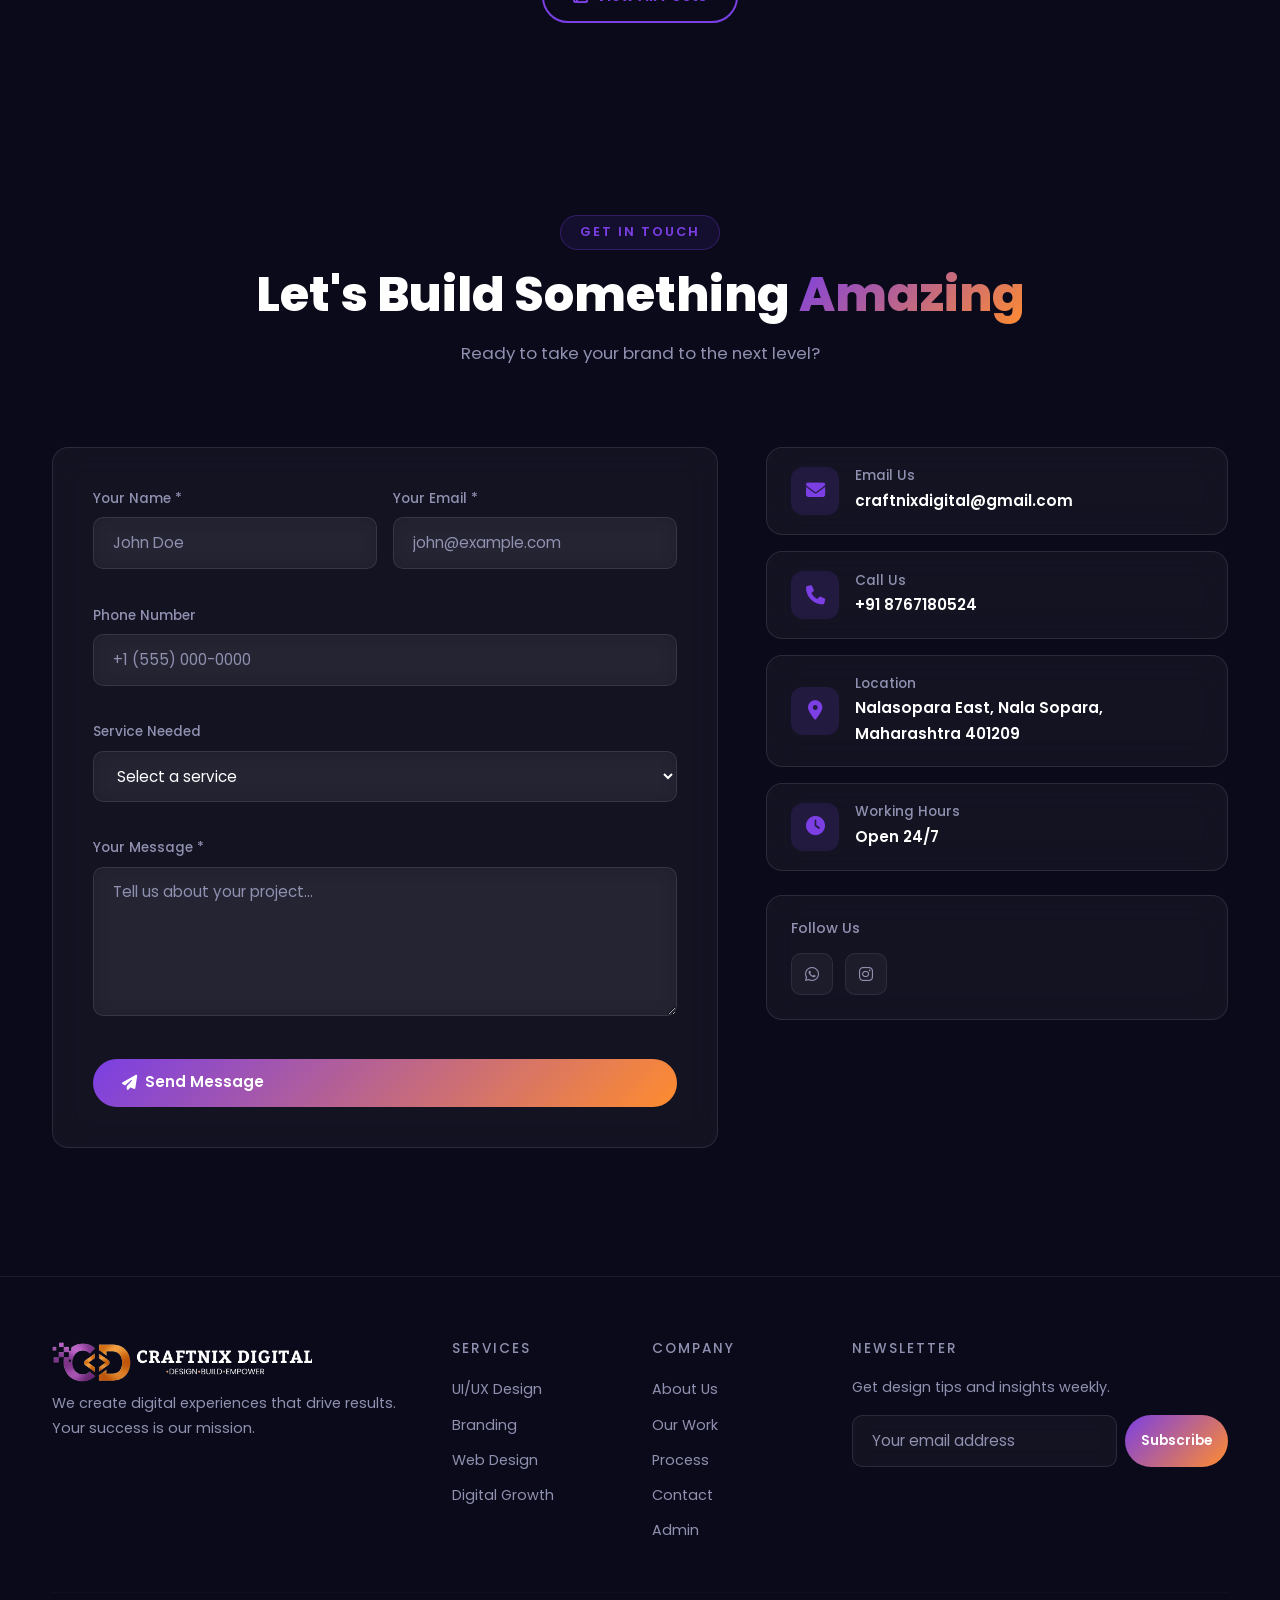
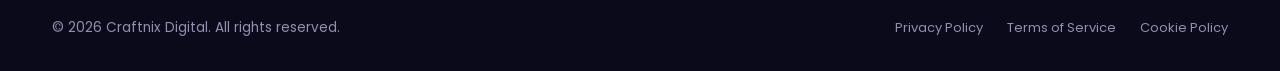
==== commit 7857c1b5: "Update index.html" ====
--- a/index.html
+++ b/index.html
@@ -3,7 +3,8 @@
 <head>
     <meta charset="UTF-8">
     <meta http-equiv="X-UA-Compatible" content="IE=edge">
-    <meta name="viewport" content="width=device-width, initial-scale=1.0">Craftnix Digital | Web Design & Development Agency in Mumbai, Nallasopara</title>
+    <meta name="viewport" content="width=device-width, initial-scale=1.0">
+    <title>Craftnix Digital | Web Design & Development Agency in Mumbai, Nallasopara</title>
     <meta name="description" content="Craftnix Digital is a leading website design and development agency in Mumbai, helping businesses and startups across India grow with high-converting, SEO-optimized websites that generate leads and boost sales. Design • Build • Empower.">
     <meta name="keywords" content="website design agency Mumbai, website designer Mumbai, web design company Mumbai, website development Mumbai, website designer Vasai, website designer Virar, web design services India, UI UX design services, SEO friendly website design, custom website development, craftnix digital, craftnix, Craftnix Digital">
     <meta name="author" content="Craftnix Digital">
@@ -1593,4 +1594,4 @@
 <script src="js/main.js"></script>
 
 </body>
-</html>+</html>
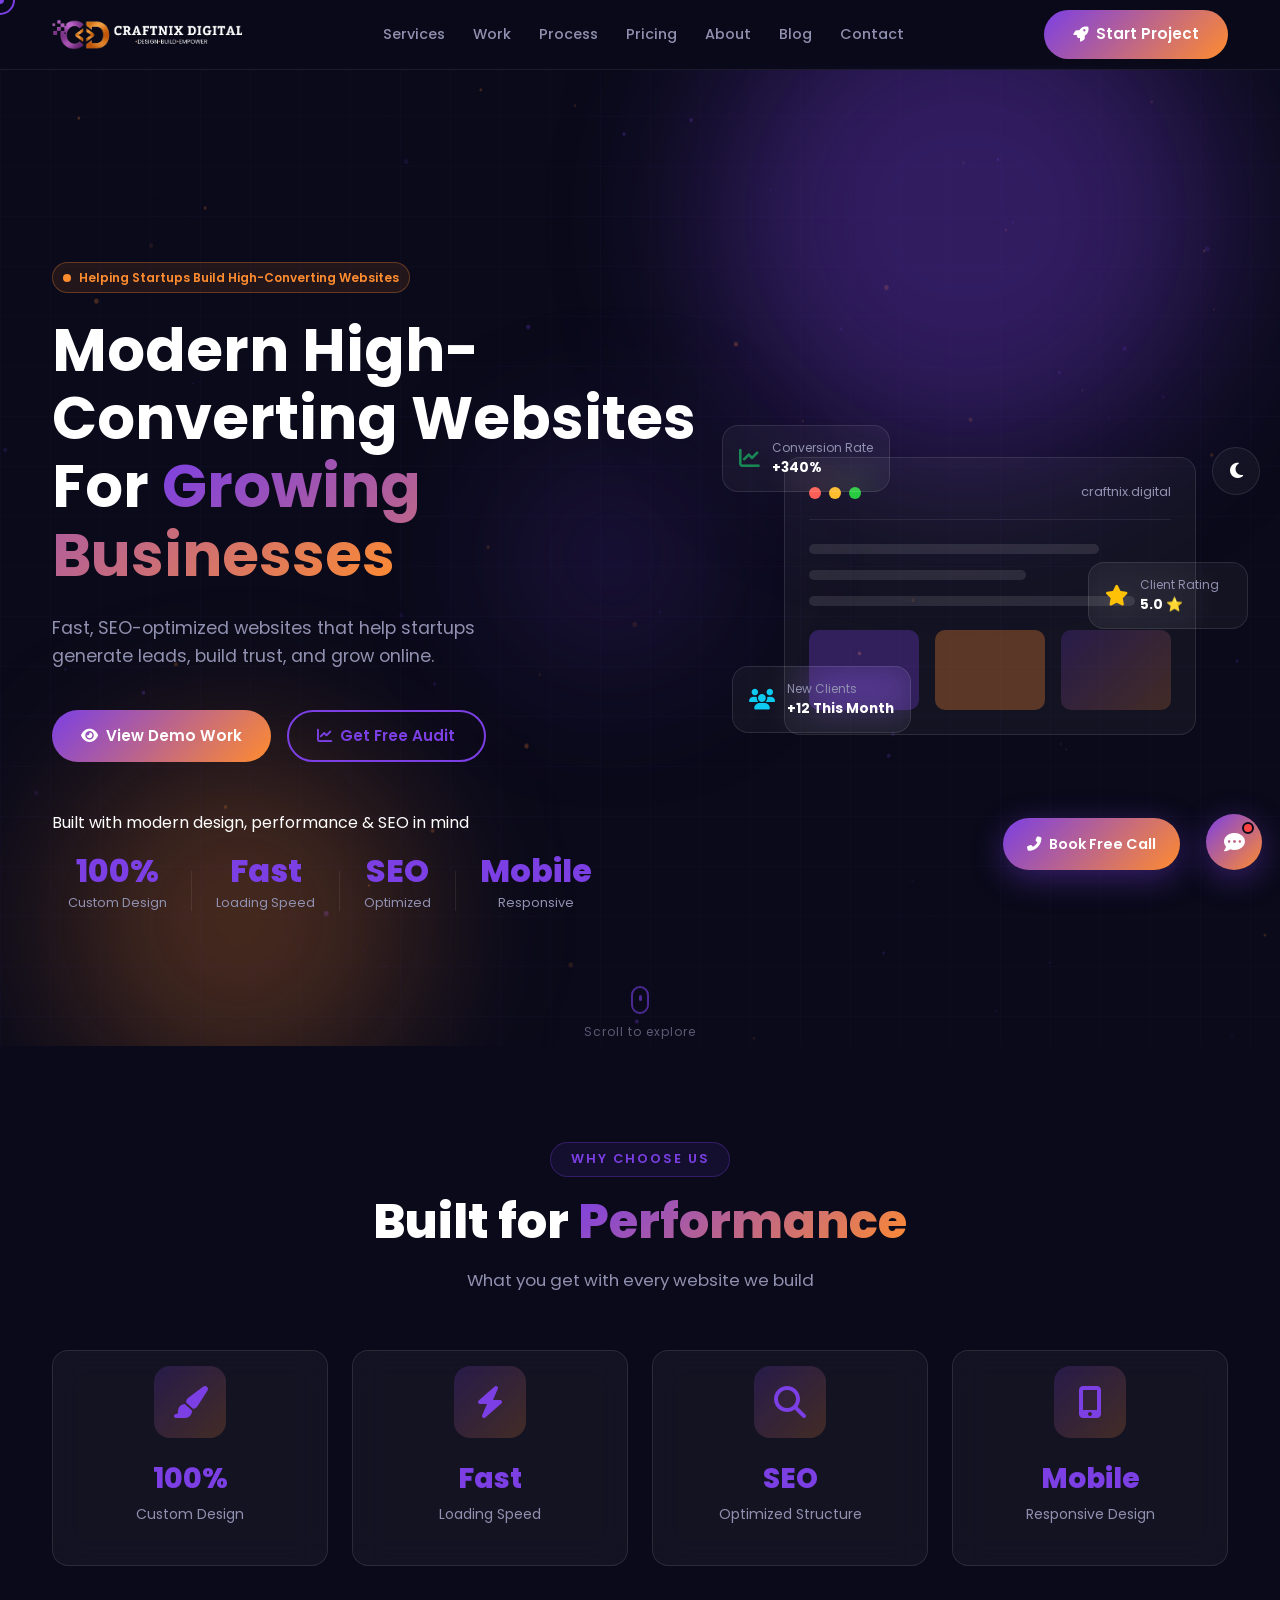
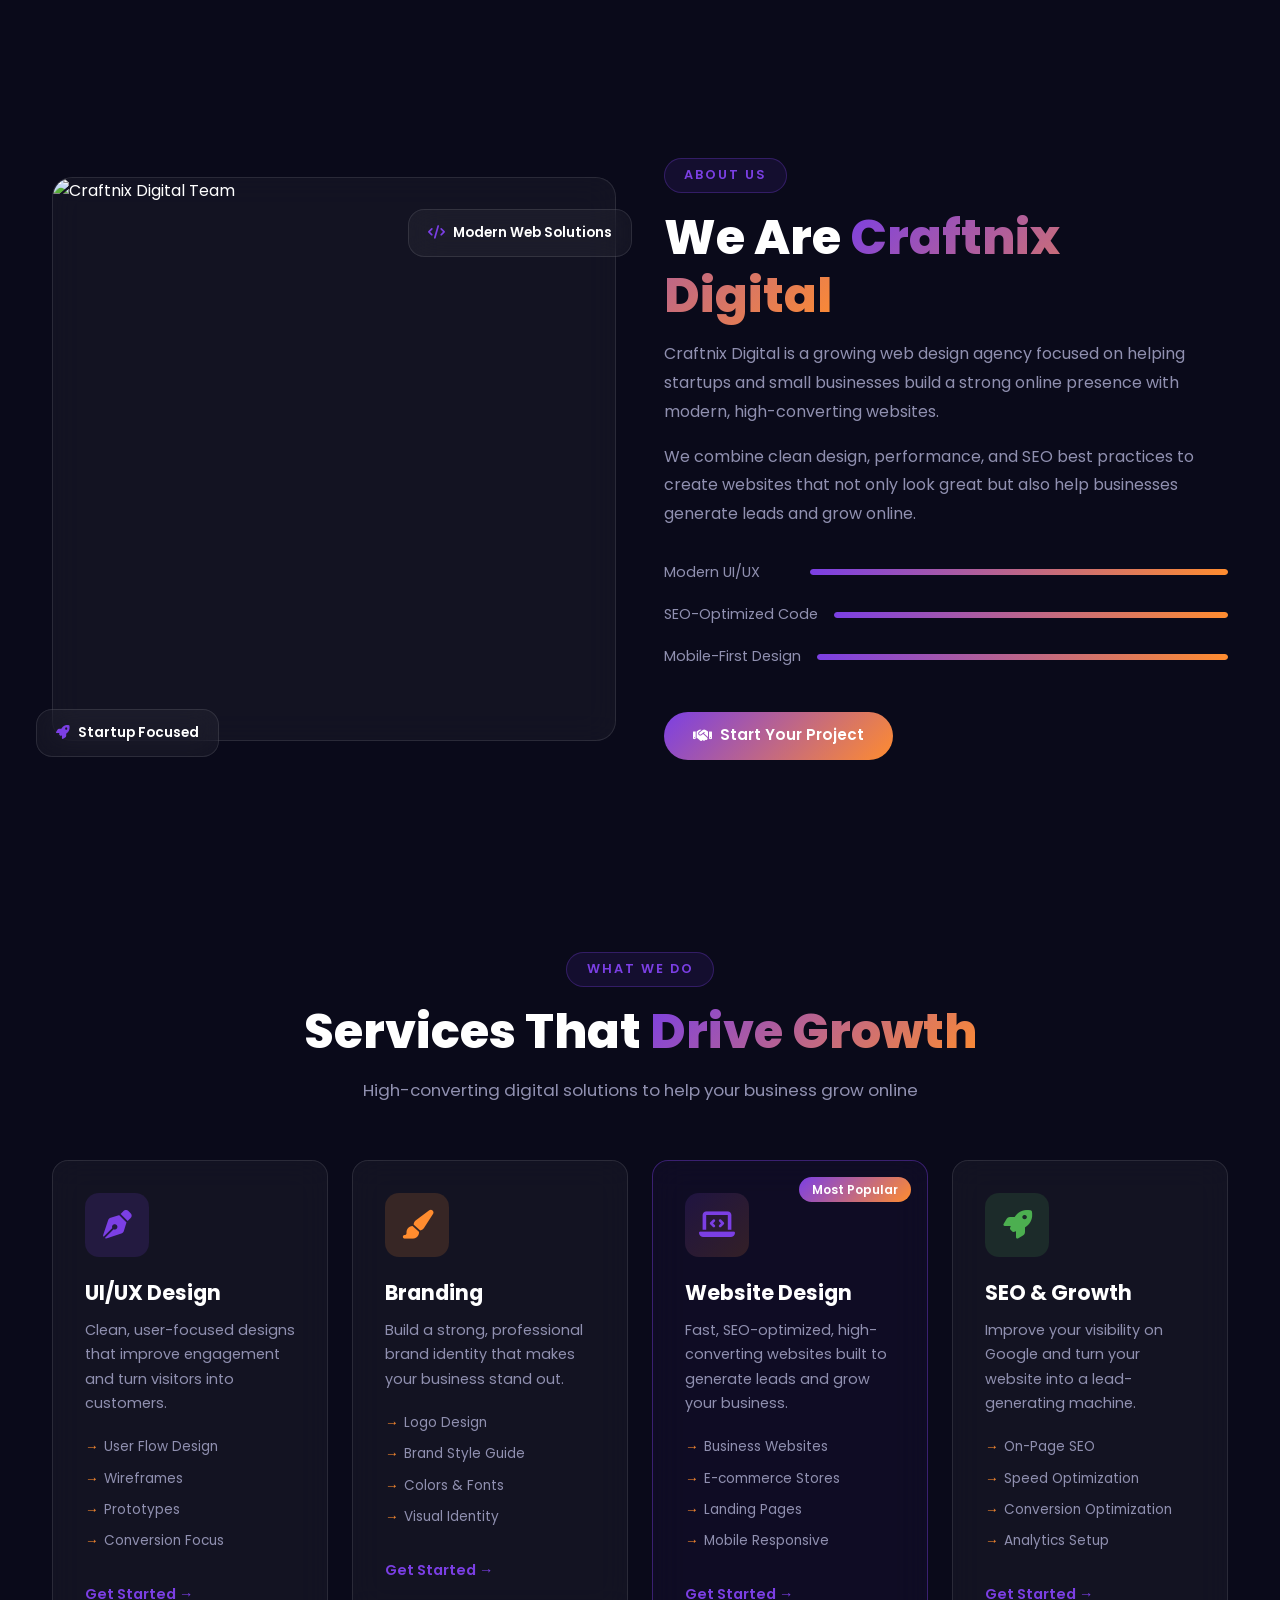
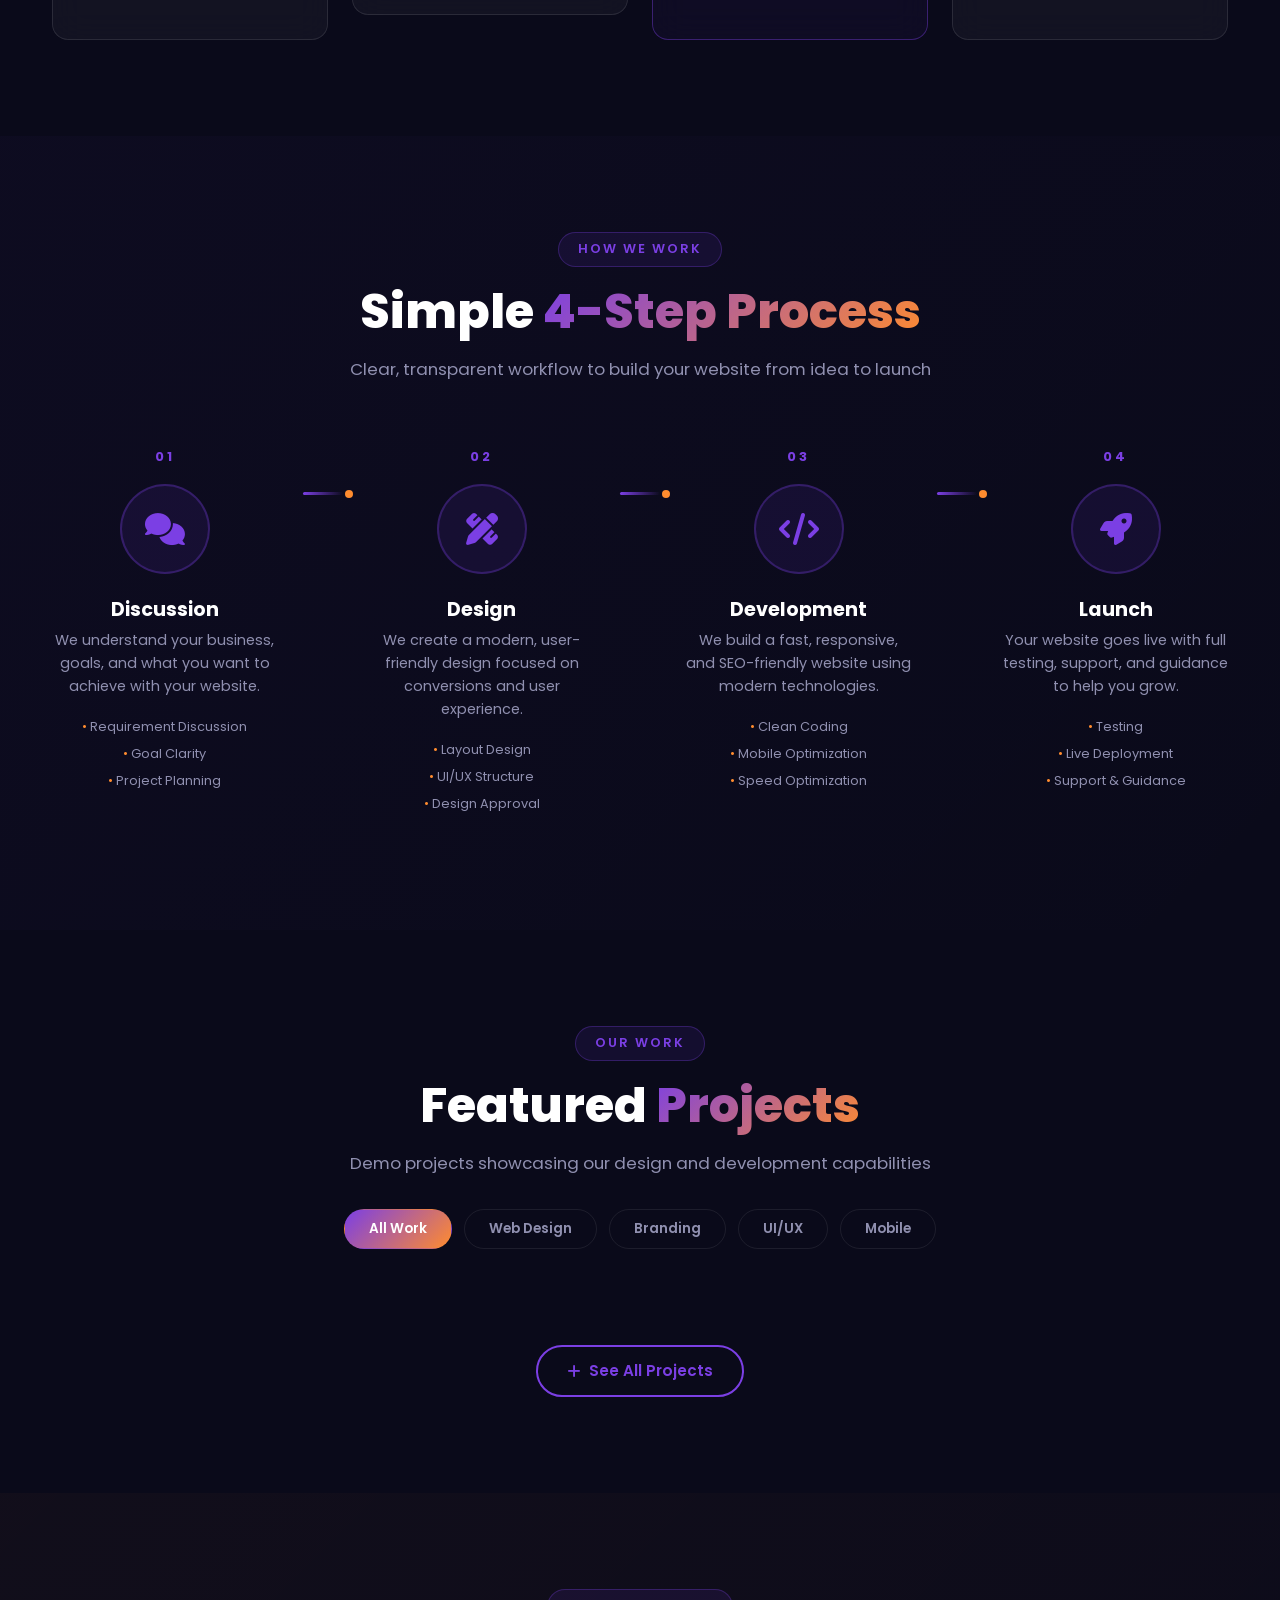
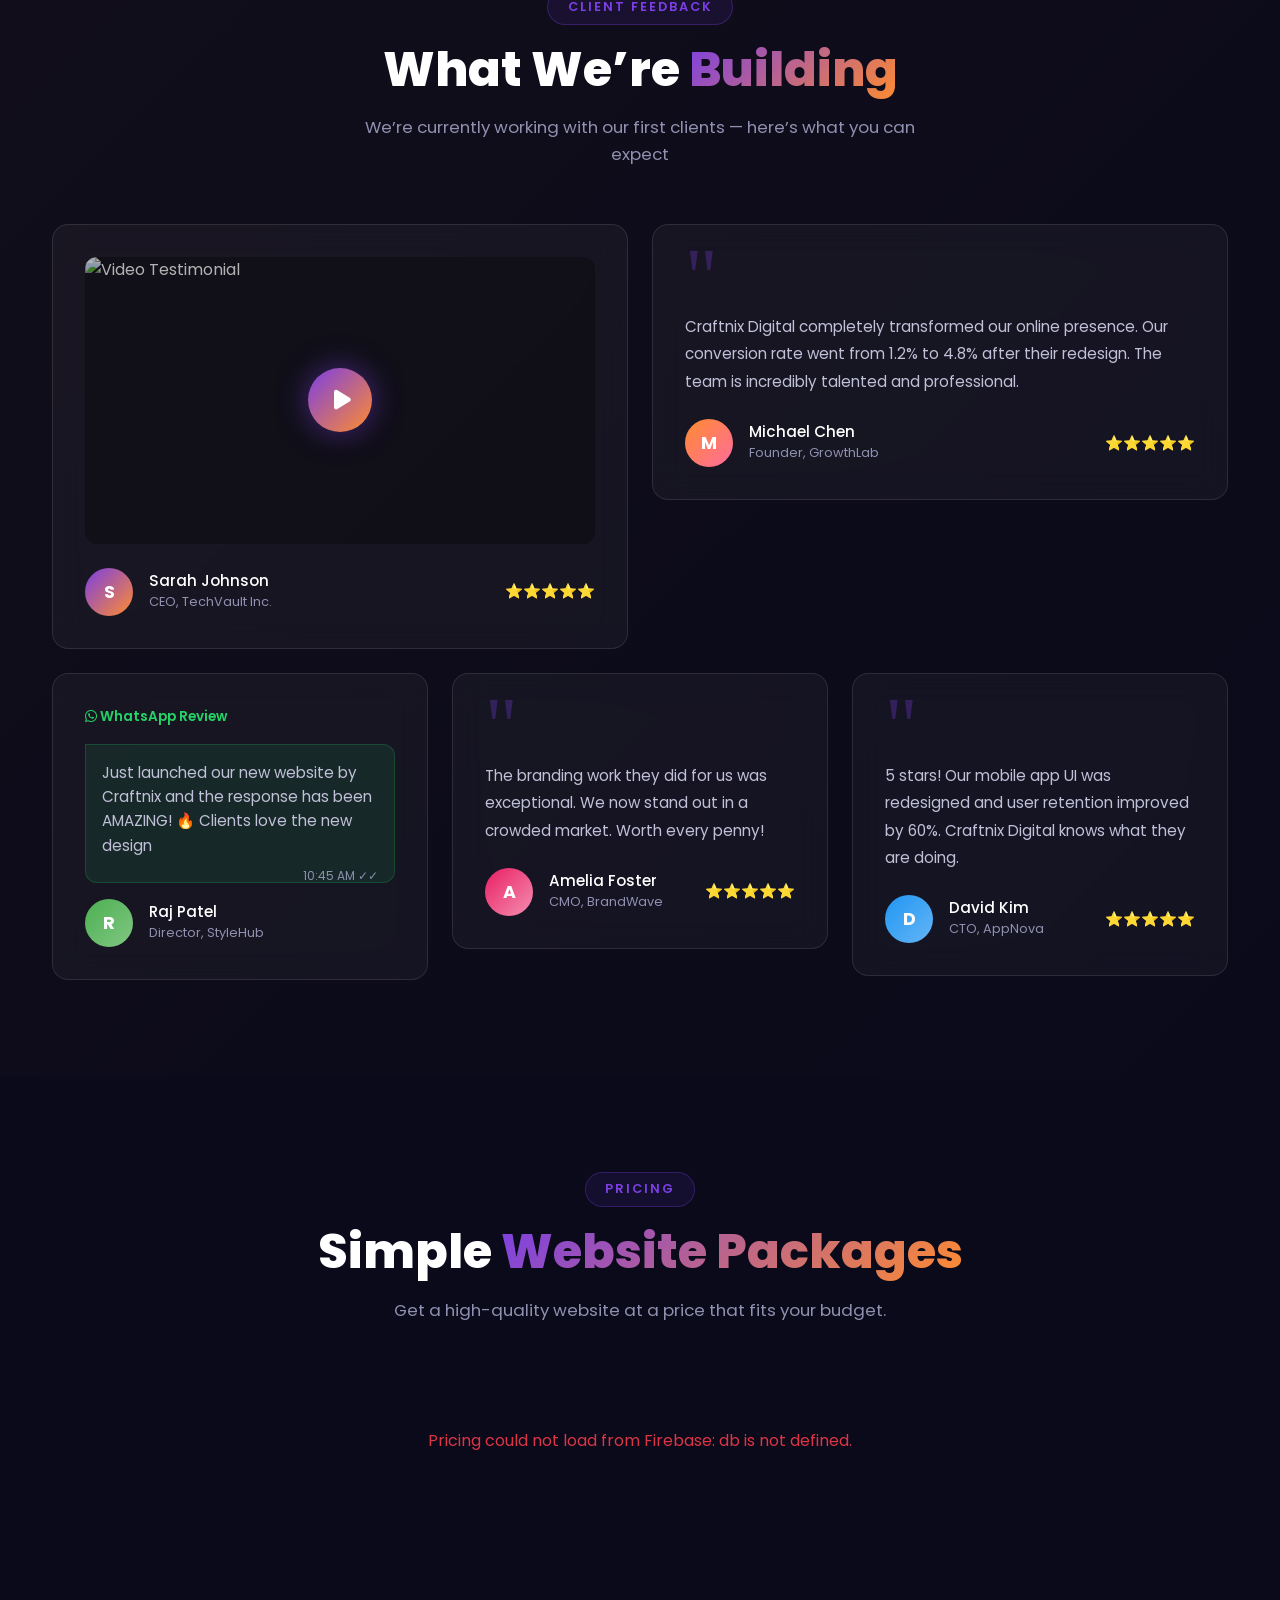
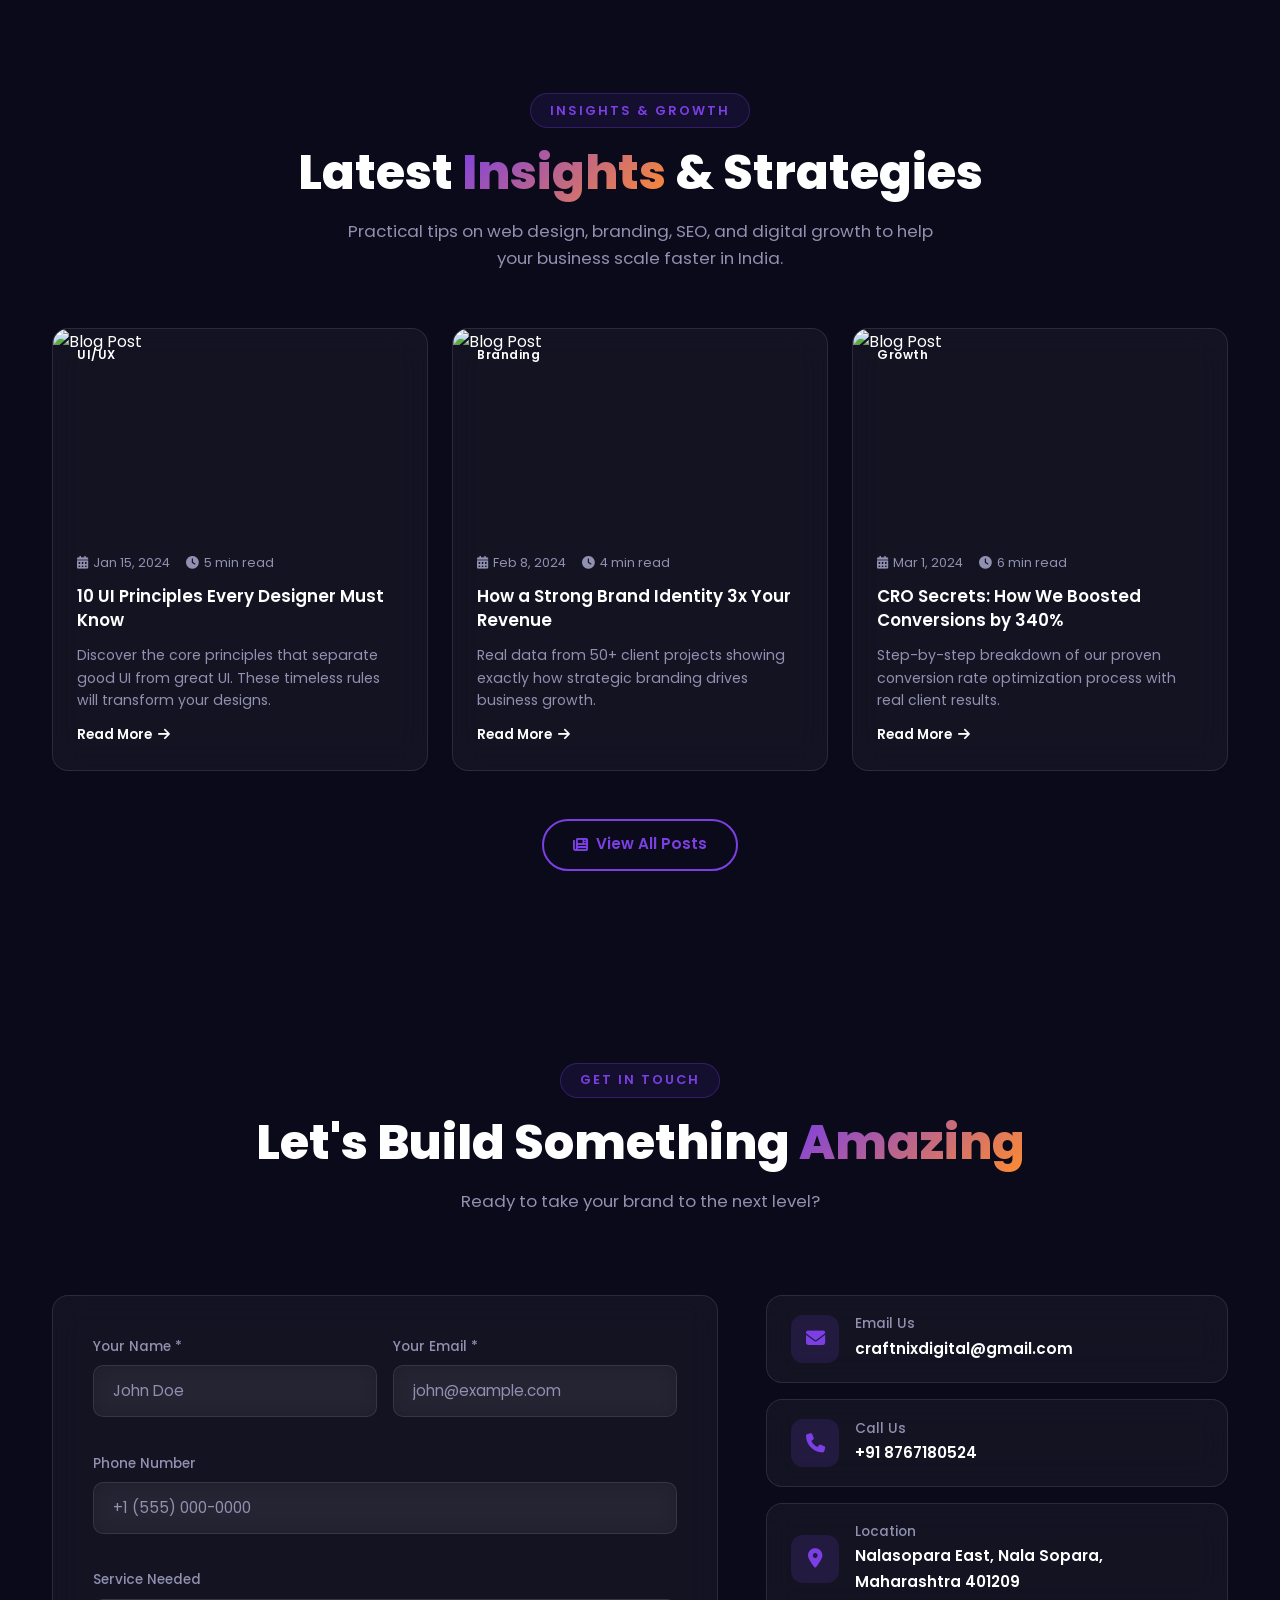
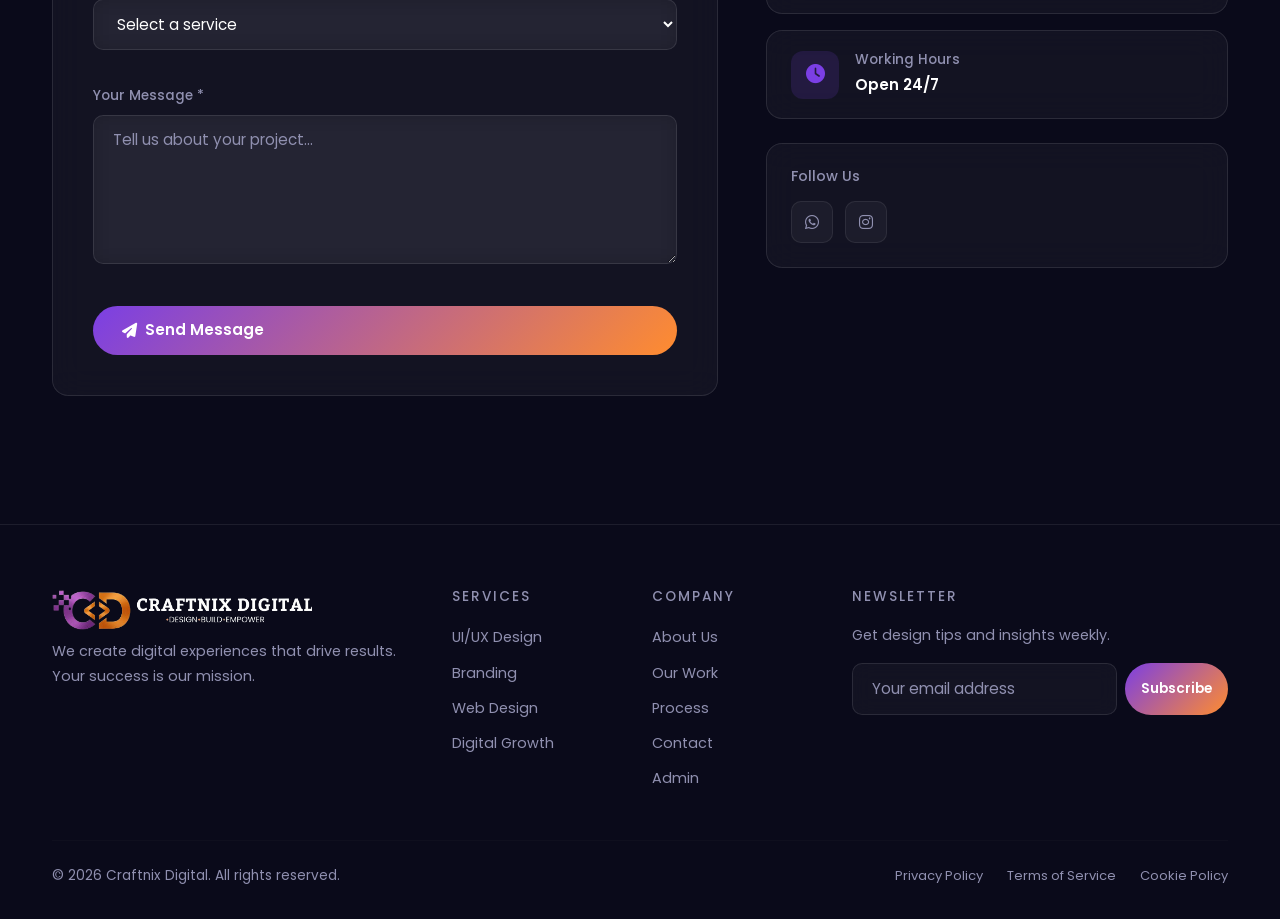
==== commit 0981a90a: "Update index.html" ====
--- a/index.html
+++ b/index.html
@@ -25,13 +25,14 @@
 
     <!-- Canonical URL -->
     <link rel="canonical" href="https://craftnixdigital.online/">
-
+    <!-- Google Verification -->
+<meta name="google-site-verification" content="6-V88FepyYYlTcREVZJym8dvhQWogs1c6108GgBm380" />
     <!-- ================================================
          OPEN GRAPH (WhatsApp, Facebook, LinkedIn)
          ================================================ -->
     <meta property="og:type" content="website">
     <meta property="og:url" content="https://craftnixdigital.online/">
-    <meta property="og:title" content="Craftnix Digital | Premium Web Design & UI/UX Agency — Mumbai">
+    <meta property="og:title" content="Craftnix Digital | Web Design & Development Agency in Mumbai, Nallasopara">
     <meta property="og:description" content="We design & build stunning digital experiences for businesses across India. UI/UX, Branding, Web Development & more. Based in Nallasopara, Mumbai.">
     <meta property="og:image" content="https://craftnixdigital.online/assets/images/og-image.jpg">
     <meta property="og:image:width" content="1200">
@@ -47,7 +48,7 @@
     <meta name="twitter:site" content="@craftnixdigital">
     <meta name="twitter:creator" content="@craftnixdigital">
     <meta name="twitter:url" content="https://craftnixdigital.online/">
-    <meta name="twitter:title" content="Craftnix Digital | Web Design & UI/UX Agency — Mumbai">
+    <meta name="twitter:title" content="Craftnix Digital | Web Design & Development Agency in Mumbai, Nallasopara">
     <meta name="twitter:description" content="Premium Web Design, UI/UX & Branding Agency in Nallasopara, Mumbai. Serving businesses across India.">
     <meta name="twitter:image" content="https://craftnixdigital.online/assets/images/og-image.jpg">
     <meta name="twitter:image:alt" content="Craftnix Digital - Design Build Empower">
@@ -91,7 +92,7 @@
         },
         "contactPoint": {
             "@type": "ContactPoint",
-            "telephone": "+91-XXXXXXXXXX",
+            "telephone": "+91-8767180524",
             "contactType": "customer service",
             "areaServed": "IN",
             "availableLanguage": ["English", "Hindi", "Marathi"]
@@ -233,16 +234,15 @@
     <link rel="stylesheet" href="css/animations.css">
     <link rel="stylesheet" href="css/style.css">
 
-    <!-- ================================================
-         GOOGLE ANALYTICS GA4 — Replace G-XXXXXXXXXX
-         ================================================ -->
-    <script async src="https://www.googletagmanager.com/gtag/js?id=G-XXXXXXXXXX"></script>
-    <script>
-        window.dataLayer = window.dataLayer || [];
-        function gtag(){dataLayer.push(arguments);}
-        gtag('js', new Date());
-        gtag('config', 'G-XXXXXXXXXX');
-    </script>
+    <!-- Google tag (gtag.js) -->
+<script async src="https://www.googletagmanager.com/gtag/js?id=G-Q2YMWCES11"></script>
+<script>
+  window.dataLayer = window.dataLayer || [];
+  function gtag(){dataLayer.push(arguments);}
+  gtag('js', new Date());
+
+  gtag('config', 'G-Q2YMWCES11');
+</script>
 
 </head>
 <body>
@@ -352,64 +352,69 @@
         <div class="row align-items-center min-vh-100">
             
             <!-- Left Content -->
-            <div class="col-lg-6 hero-left">
+            <div class="col-lg-7 hero-left">
                 
-                <!-- Badge -->
-                <div class="hero-badge fade-up" style="--delay: 0s">
-                    <span class="badge-dot"></span>
-                    <span>🏆 Award-Winning Design Agency</span>
-                </div>
-
-                <!-- Main Heading -->
-                <h1 class="hero-title fade-up" style="--delay: 0.1s">
-                    We Design Digital
-                    <span class="text-gradient">Experiences</span>
-                    That Drive Results
-                </h1>
-
-                <!-- Subtitle -->
-                <p class="hero-subtitle fade-up" style="--delay: 0.2s">
-                    UI/UX Design • Branding • High-Converting Websites • Digital Growth
-                </p>
-
-                <!-- Buttons -->
-                <div class="hero-btns fade-up" style="--delay: 0.3s">
-                    <a href="#portfolio" class="btn btn-glow">
-                        <i class="fas fa-eye"></i>
-                        View Work
-                    </a>
-                    <button class="btn btn-outline-glow" onclick="openModal('auditModal')">
-                        <i class="fas fa-chart-line"></i>
-                        Get Free Audit
-                    </button>
-                </div>
-
-                <!-- Stats Row -->
-                <div class="hero-stats fade-up" style="--delay: 0.4s">
-                    <div class="stat">
-                        <h3><span class="counter" data-target="150">0</span>+</h3>
-                        <p>Projects Done</p>
-                    </div>
-                    <div class="stat-divider"></div>
-                    <div class="stat">
-                        <h3><span class="counter" data-target="75">0</span>+</h3>
-                        <p>Happy Clients</p>
-                    </div>
-                    <div class="stat-divider"></div>
-                    <div class="stat">
-                        <h3><span class="counter" data-target="3">0</span>x</h3>
-                        <p>Avg ROI</p>
-                    </div>
-                    <div class="stat-divider"></div>
-                    <div class="stat">
-                        <h3><span class="counter" data-target="5">0</span>★</h3>
-                        <p>Rating</p>
-                    </div>
-                </div>
-            </div>
+    <!-- Badge -->
+    <div class="hero-badge fade-up" style="--delay: 0s">
+        <span class="badge-dot"></span>
+        <span>Helping Startups Build High-Converting Websites</span>
+    </div>
+
+    <!-- Main Heading -->
+   <h1 class="hero-title fade-up" style="--delay: 0.1s">
+   Modern High-Converting Websites<br>
+    For
+    <span class="text-gradient">Growing Businesses</span>
+</h1>
+    <!-- Subtitle -->
+    <p class="hero-subtitle fade-up" style="--delay: 0.2s">
+    Fast, SEO-optimized websites that help startups generate leads, build trust, and grow online.
+</p>
+
+    <!-- Buttons -->
+    <div class="hero-btns fade-up" style="--delay: 0.3s">
+        <a href="#portfolio" class="btn btn-glow">
+            <i class="fas fa-eye"></i>
+            View Demo Work
+        </a>
+        <button class="btn btn-outline-glow" onclick="openModal('auditModal')">
+            <i class="fas fa-chart-line"></i>
+            Get Free Audit
+        </button>
+    </div>
+
+    <!-- Trust Line -->
+    <p class="hero-micro fade-up" style="--delay: 0.35s">
+        Built with modern design, performance & SEO in mind
+    </p>
+
+    <!-- Stats Row (REPLACED) -->
+    <div class="hero-stats fade-up" style="--delay: 0.4s">
+        <div class="stat">
+            <h3>100%</h3>
+            <p>Custom Design</p>
+        </div>
+        <div class="stat-divider"></div>
+        <div class="stat">
+            <h3>Fast</h3>
+            <p>Loading Speed</p>
+        </div>
+        <div class="stat-divider"></div>
+        <div class="stat">
+            <h3>SEO</h3>
+            <p>Optimized</p>
+        </div>
+        <div class="stat-divider"></div>
+        <div class="stat">
+            <h3>Mobile</h3>
+            <p>Responsive</p>
+        </div>
+    </div>
+
+</div>
 
             <!-- Right Side - Animated Card -->
-            <div class="col-lg-6 hero-right fade-up" style="--delay: 0.5s">
+            <div class="col-lg-5 hero-right fade-up" style="--delay: 0.5s">
                 <div class="hero-mockup">
                     
                     <!-- Main Card -->
@@ -475,7 +480,7 @@
 <!-- ========================================
      TRUSTED BY SECTION
      ======================================== -->
-<section class="trusted-section">
+<!-- <section class="trusted-section">
     <div class="container">
         <p class="trusted-title">Trusted by 75+ companies worldwide</p>
         <div class="trusted-logos">
@@ -487,69 +492,59 @@
             <div class="logo-item">Figma</div>
         </div>
     </div>
-</section>
+</section> -->
 
 <!-- ========================================
      RESULTS / STATS SECTION
      ======================================== -->
 <section class="results-section" id="results" style="overflow: hidden;">
     <div class="container text-center">
-        <div class="section-label">Our Impact</div>
-        <h2 class="section-title text-center">Numbers That <span class="text-gradient">Speak</span></h2>
-        <p class="section-subtitle text-center">Real results from real clients</p>
+        <div class="section-label">Why Choose Us</div>
+        <h2 class="section-title text-center">Built for <span class="text-gradient">Performance</span></h2>
+        <p class="section-subtitle text-center">What you get with every website we build</p>
 
         <div class="row g-4 mt-4">
+
             <div class="col-md-3 col-6">
                 <div class="result-card glass-card text-center reveal-on-scroll">
                     <div class="result-icon">
-                        <i class="fas fa-briefcase"></i>
-                    </div>
-                    <h3><span class="counter" data-target="150">0</span>+</h3>
-                    <p>Projects Delivered</p>
-                    <div class="result-progress">
-                        <div class="result-progress-fill" style="--target-width: 95%"></div>
-                    </div>
+                        <i class="fas fa-paint-brush"></i>
+                    </div>
+                    <h3>100%</h3>
+                    <p>Custom Design</p>
                 </div>
             </div>
 
             <div class="col-md-3 col-6">
                 <div class="result-card glass-card text-center reveal-on-scroll">
                     <div class="result-icon">
-                        <i class="fas fa-users"></i>
-                    </div>
-                    <h3><span class="counter" data-target="75">0</span>+</h3>
-                    <p>Happy Clients</p>
-                    <div class="result-progress">
-                        <div class="result-progress-fill" style="--target-width: 88%"></div>
-                    </div>
+                        <i class="fas fa-bolt"></i>
+                    </div>
+                    <h3>Fast</h3>
+                    <p>Loading Speed</p>
                 </div>
             </div>
 
             <div class="col-md-3 col-6">
                 <div class="result-card glass-card text-center reveal-on-scroll">
                     <div class="result-icon">
-                        <i class="fas fa-chart-line"></i>
-                    </div>
-                    <h3><span class="counter" data-target="3">0</span>x</h3>
-                    <p>Average ROI</p>
-                    <div class="result-progress">
-                        <div class="result-progress-fill" style="--target-width: 92%"></div>
-                    </div>
+                        <i class="fas fa-search"></i>
+                    </div>
+                    <h3>SEO</h3>
+                    <p>Optimized Structure</p>
                 </div>
             </div>
 
             <div class="col-md-3 col-6">
                 <div class="result-card glass-card text-center reveal-on-scroll">
                     <div class="result-icon">
-                        <i class="fas fa-trophy"></i>
-                    </div>
-                    <h3><span class="counter" data-target="15">0</span>+</h3>
-                    <p>Awards Won</p>
-                    <div class="result-progress">
-                        <div class="result-progress-fill" style="--target-width: 78%"></div>
-                    </div>
-                </div>
-            </div>
+                        <i class="fas fa-mobile-alt"></i>
+                    </div>
+                    <h3>Mobile</h3>
+                    <p>Responsive Design</p>
+                </div>
+            </div>
+
         </div>
     </div>
 </section>
@@ -559,58 +554,69 @@
 <section id="about" class="about-section" style="overflow: hidden;">
     <div class="container">
         <div class="row align-items-center g-5">
+
             <div class="col-lg-6 reveal-on-scroll">
                 <div class="about-visual">
                     <div class="about-img-wrap glass-card">
-                                                <img src="https://images.unsplash.com/photo-1522071820081-009f0129c71c?q=80&w=2070&auto=format&fit=crop" alt="Craftnix Team" loading="lazy">
-                    </div>
+                        <img src="https://images.unsplash.com/photo-1522071820081-009f0129c71c?q=80&w=2070&auto=format&fit=crop" alt="Craftnix Digital Team" loading="lazy">
+                    </div>
+
                     <div class="about-badge-1 glass-card">
-                        <i class="fas fa-award"></i>
-                        <span>Award Winning</span>
-                    </div>
+                        <i class="fas fa-rocket"></i>
+                        <span>Startup Focused</span>
+                    </div>
+
                     <div class="about-badge-2 glass-card">
-                        <i class="fas fa-globe"></i>
-                        <span>Global Clients</span>
-                    </div>
-                </div>
-            </div>
+                        <i class="fas fa-code"></i>
+                        <span>Modern Web Solutions</span>
+                    </div>
+                </div>
+            </div>
+
             <div class="col-lg-6 reveal-on-scroll">
                 <div class="section-label">About Us</div>
-                <h2 class="section-title">We Are <span class="text-gradient">Craftnix Digital</span></h2>
+
+                <h2 class="section-title">
+                    We Are <span class="text-gradient">Craftnix Digital</span>
+                </h2>
+
                 <p class="about-text">
-                    We are a team of passionate designers and digital strategists who believe that great design can transform businesses. Since 2019, we've helped 75+ companies create digital experiences that drive real results.
+                    Craftnix Digital is a growing web design agency focused on helping startups and small businesses build a strong online presence with modern, high-converting websites.
                 </p>
+
                 <p class="about-text">
-                    Our approach combines creativity with data-driven strategy to deliver designs that not only look amazing but also convert visitors into customers.
+                    We combine clean design, performance, and SEO best practices to create websites that not only look great but also help businesses generate leads and grow online.
                 </p>
+
                 <div class="about-skills">
                     <div class="skill-item">
-                        <span>UI/UX Design</span>
+                        <span>Modern UI/UX</span>
                         <div class="skill-bar">
-                            <div class="skill-fill" style="width: 95%"></div>
-                        </div>
-                        <span>95%</span>
-                    </div>
+                            <div class="skill-fill" style="width: 100%"></div>
+                        </div>
+                    </div>
+
                     <div class="skill-item">
-                        <span>Branding</span>
+                        <span>SEO-Optimized Code</span>
                         <div class="skill-bar">
-                            <div class="skill-fill" style="width: 90%"></div>
-                        </div>
-                        <span>90%</span>
-                    </div>
+                            <div class="skill-fill" style="width: 100%"></div>
+                        </div>
+                    </div>
+
                     <div class="skill-item">
-                        <span>Web Development</span>
+                        <span>Mobile-First Design</span>
                         <div class="skill-bar">
-                            <div class="skill-fill" style="width: 85%"></div>
-                        </div>
-                        <span>85%</span>
-                    </div>
-                </div>
+                            <div class="skill-fill" style="width: 100%"></div>
+                        </div>
+                    </div>
+                </div>
+
                 <button class="btn btn-glow mt-4" onclick="openModal('projectModal')">
                     <i class="fas fa-handshake"></i>
-                    Work With Us
+                    Start Your Project
                 </button>
             </div>
+
         </div>
     </div>
 </section>
@@ -618,83 +624,91 @@
      SERVICES SECTION
      ======================================== -->
 <section id="services" class="services-section" style="overflow: hidden;">
-    <div class="container ">
+    <div class="container">
         <div class="text-center">
-        <div class="section-label">What We Do</div>
-        </div>
-        <h2 class="section-title text-center">Our <span class="text-gradient">Services</span></h2>
-        <p class="section-subtitle text-center">Complete digital solutions for every business need</p>
-
-        <!-- Services will load from Firebase OR static cards below -->
-        <div class="row g-4 mt-4" id="servicesGrid">
-            
-            <!-- Static Cards (Shown when Firebase not connected) -->
+            <div class="section-label">What We Do</div>
+        </div>
+
+        <h2 class="section-title text-center">
+            Services That <span class="text-gradient">Drive Growth</span>
+        </h2>
+
+        <p class="section-subtitle text-center">
+            High-converting digital solutions to help your business grow online
+        </p>
+
+        <div class="row g-4 mt-4">
+
+            <!-- UI/UX -->
             <div class="col-lg-3 col-md-6 reveal-on-scroll">
                 <div class="service-card glass-card">
                     <div class="service-icon-wrap">
                         <i class="fas fa-pen-nib"></i>
                     </div>
                     <h3>UI/UX Design</h3>
-                    <p>Beautiful, intuitive interfaces that users love and that convert visitors into customers.</p>
+                    <p>Clean, user-focused designs that improve engagement and turn visitors into customers.</p>
                     <ul class="service-list">
-                        <li>User Research</li>
-                        <li>Wireframing</li>
-                        <li>Prototyping</li>
-                        <li>Design System</li>
+                        <li>User Flow Design</li>
+                        <li>Wireframes</li>
+                        <li>Prototypes</li>
+                        <li>Conversion Focus</li>
                     </ul>
-                    <a href="#contact" class="service-link">Learn More →</a>
-                </div>
-            </div>
-
+                    <a href="#contact" class="service-link">Get Started →</a>
+                </div>
+            </div>
+
+            <!-- Branding -->
             <div class="col-lg-3 col-md-6 reveal-on-scroll">
                 <div class="service-card glass-card">
                     <div class="service-icon-wrap icon-orange">
                         <i class="fas fa-paint-brush"></i>
                     </div>
                     <h3>Branding</h3>
-                    <p>Complete brand identity that makes your business memorable and professional.</p>
+                    <p>Build a strong, professional brand identity that makes your business stand out.</p>
                     <ul class="service-list">
                         <li>Logo Design</li>
-                        <li>Brand Guidelines</li>
-                        <li>Color Palette</li>
-                        <li>Typography</li>
+                        <li>Brand Style Guide</li>
+                        <li>Colors & Fonts</li>
+                        <li>Visual Identity</li>
                     </ul>
-                    <a href="#contact" class="service-link">Learn More →</a>
-                </div>
-            </div>
-
+                    <a href="#contact" class="service-link">Get Started →</a>
+                </div>
+            </div>
+
+            <!-- Website (Main Service) -->
             <div class="col-lg-3 col-md-6 reveal-on-scroll">
                 <div class="service-card glass-card featured-service">
-                    <div class="featured-badge">Popular</div>
+                    <div class="featured-badge">Most Popular</div>
                     <div class="service-icon-wrap icon-mixed">
                         <i class="fas fa-laptop-code"></i>
                     </div>
                     <h3>Website Design</h3>
-                    <p>High-converting websites built to drive results and grow your business fast.</p>
+                    <p>Fast, SEO-optimized, high-converting websites built to generate leads and grow your business.</p>
                     <ul class="service-list">
+                        <li>Business Websites</li>
+                        <li>E-commerce Stores</li>
                         <li>Landing Pages</li>
-                        <li>E-commerce</li>
-                        <li>Corporate Sites</li>
-                        <li>SEO Optimized</li>
+                        <li>Mobile Responsive</li>
                     </ul>
-                    <a href="#contact" class="service-link">Learn More →</a>
-                </div>
-            </div>
-
+                    <a href="#contact" class="service-link">Get Started →</a>
+                </div>
+            </div>
+
+            <!-- Growth -->
             <div class="col-lg-3 col-md-6 reveal-on-scroll">
                 <div class="service-card glass-card">
                     <div class="service-icon-wrap icon-green">
                         <i class="fas fa-rocket"></i>
                     </div>
-                    <h3>Digital Growth</h3>
-                    <p>Data-driven strategies to grow your digital presence and revenue.</p>
+                    <h3>SEO & Growth</h3>
+                    <p>Improve your visibility on Google and turn your website into a lead-generating machine.</p>
                     <ul class="service-list">
-                        <li>SEO Strategy</li>
-                        <li>Conversion CRO</li>
-                        <li>Analytics</li>
-                        <li>A/B Testing</li>
+                        <li>On-Page SEO</li>
+                        <li>Speed Optimization</li>
+                        <li>Conversion Optimization</li>
+                        <li>Analytics Setup</li>
                     </ul>
-                    <a href="#contact" class="service-link">Learn More →</a>
+                    <a href="#contact" class="service-link">Get Started →</a>
                 </div>
             </div>
 
@@ -708,25 +722,32 @@
 <section id="process" class="process-section" style="overflow: hidden;">
     <div class="container">
         <div class="text-center">
-        <div class="section-label">How We Work</div>
-        </div>
-        <h2 class="section-title text-center">Our <span class="text-gradient">Process</span></h2>
-        <p class="section-subtitle text-center">Proven 4-step methodology for digital excellence</p>
+            <div class="section-label">How We Work</div>
+        </div>
+
+        <h2 class="section-title text-center">
+            Simple <span class="text-gradient">4-Step Process</span>
+        </h2>
+
+        <p class="section-subtitle text-center">
+            Clear, transparent workflow to build your website from idea to launch
+        </p>
 
         <div class="process-timeline">
-            
+
+            <!-- STEP 1 -->
             <div class="process-step reveal-on-scroll">
                 <div class="step-number">01</div>
                 <div class="step-icon-wrap">
-                    <i class="fas fa-lightbulb"></i>
+                    <i class="fas fa-comments"></i>
                 </div>
                 <div class="step-content">
-                    <h3>Discovery</h3>
-                    <p>We deep-dive into your business, goals, and target audience to understand what success looks like.</p>
+                    <h3>Discussion</h3>
+                    <p>We understand your business, goals, and what you want to achieve with your website.</p>
                     <ul>
-                        <li>Business Analysis</li>
-                        <li>Goal Setting</li>
-                        <li>Stakeholder Interviews</li>
+                        <li>Requirement Discussion</li>
+                        <li>Goal Clarity</li>
+                        <li>Project Planning</li>
                     </ul>
                 </div>
             </div>
@@ -736,18 +757,19 @@
                 <div class="connector-dot"></div>
             </div>
 
+            <!-- STEP 2 -->
             <div class="process-step reveal-on-scroll">
                 <div class="step-number">02</div>
                 <div class="step-icon-wrap">
-                    <i class="fas fa-search"></i>
+                    <i class="fas fa-pencil-ruler"></i>
                 </div>
                 <div class="step-content">
-                    <h3>Research</h3>
-                    <p>Deep market analysis, competitor research, and user insights to build the foundation.</p>
+                    <h3>Design</h3>
+                    <p>We create a modern, user-friendly design focused on conversions and user experience.</p>
                     <ul>
-                        <li>Market Research</li>
-                        <li>User Personas</li>
-                        <li>Competitor Analysis</li>
+                        <li>Layout Design</li>
+                        <li>UI/UX Structure</li>
+                        <li>Design Approval</li>
                     </ul>
                 </div>
             </div>
@@ -757,18 +779,19 @@
                 <div class="connector-dot"></div>
             </div>
 
+            <!-- STEP 3 -->
             <div class="process-step reveal-on-scroll">
                 <div class="step-number">03</div>
                 <div class="step-icon-wrap">
-                    <i class="fas fa-pencil-ruler"></i>
+                    <i class="fas fa-code"></i>
                 </div>
                 <div class="step-content">
-                    <h3>Design</h3>
-                    <p>Creating stunning, conversion-focused designs that align with your brand and business goals.</p>
+                    <h3>Development</h3>
+                    <p>We build a fast, responsive, and SEO-friendly website using modern technologies.</p>
                     <ul>
-                        <li>Wireframing</li>
-                        <li>Visual Design</li>
-                        <li>Prototyping</li>
+                        <li>Clean Coding</li>
+                        <li>Mobile Optimization</li>
+                        <li>Speed Optimization</li>
                     </ul>
                 </div>
             </div>
@@ -778,18 +801,19 @@
                 <div class="connector-dot"></div>
             </div>
 
+            <!-- STEP 4 -->
             <div class="process-step reveal-on-scroll">
                 <div class="step-number">04</div>
                 <div class="step-icon-wrap">
                     <i class="fas fa-rocket"></i>
                 </div>
                 <div class="step-content">
-                    <h3>Delivery</h3>
-                    <p>Flawless execution, thorough testing, and ongoing support to ensure your success.</p>
+                    <h3>Launch</h3>
+                    <p>Your website goes live with full testing, support, and guidance to help you grow.</p>
                     <ul>
-                        <li>Development</li>
-                        <li>QA Testing</li>
-                        <li>Launch & Support</li>
+                        <li>Testing</li>
+                        <li>Live Deployment</li>
+                        <li>Support & Guidance</li>
                     </ul>
                 </div>
             </div>
@@ -804,11 +828,16 @@
 <section id="portfolio" class="portfolio-section" style="overflow: hidden;">
     <div class="container">
         <div class="text-center">
-        <div class="section-label">Our Work</div>
-        </div>
-        <h2 class="section-title text-center">Featured <span class="text-gradient">Projects</span></h2>
-        <p class="section-subtitle text-center">Projects we're incredibly proud of</p>
-
+            <div class="section-label">Our Work</div>
+        </div>
+
+        <h2 class="section-title text-center">
+            Featured <span class="text-gradient">Projects</span>
+        </h2>
+
+        <p class="section-subtitle text-center">
+            Demo projects showcasing our design and development capabilities
+        </p>
         <!-- Filter Buttons -->
         <div class="portfolio-filters">
             <button class="filter-btn active" data-filter="all">All Work</button>
@@ -820,104 +849,7 @@
 
         <!-- Portfolio Grid (Load from Firebase OR static) -->
         <div class="portfolio-grid" id="portfolioGrid">
-            
-            <!-- Static Portfolio Items -->
-            <div class="portfolio-item reveal-on-scroll" data-category="web" onclick="window.open('https://example.com', '_blank')">
-                <div class="portfolio-img">
-                                        <img src="https://images.unsplash.com/photo-1460925895917-afdab827c52f?q=80&w=2426&auto=format&fit=crop" alt="E-Commerce Redesign" loading="lazy">
-                </div>
-                <div class="portfolio-overlay">
-                    <div class="portfolio-info">
-                        <span class="portfolio-category">Web Design</span>
-                        <h3>E-Commerce Redesign</h3>
-                        <p>+240% Conversion Rate</p>
-                        <div class="portfolio-actions">
-                            <span class="btn-view"><i class="fas fa-external-link-alt"></i> View Project</span>
-                        </div>
-                    </div>
-                </div>
-            </div>
-
-            <div class="portfolio-item reveal-on-scroll" data-category="branding" onclick="window.open('https://example.com', '_blank')">
-                <div class="portfolio-img">
-                                        <img src="https://images.unsplash.com/photo-1551434678-e076c223a692?q=80&w=2070&auto=format&fit=crop" alt="Brand Identity" loading="lazy">
-                </div>
-                <div class="portfolio-overlay">
-                    <div class="portfolio-info">
-                        <span class="portfolio-category">Branding</span>
-                        <h3>TechStart Brand Identity</h3>
-                        <p>Complete Brand Overhaul</p>
-                        <div class="portfolio-actions">
-                            <span class="btn-view"><i class="fas fa-external-link-alt"></i> View Project</span>
-                        </div>
-                    </div>
-                </div>
-            </div>
-
-            <div class="portfolio-item reveal-on-scroll" data-category="ui-ux" onclick="window.open('https://example.com', '_blank')">
-                <div class="portfolio-img">
-                                        <img src="https://images.unsplash.com/photo-1481487196290-c152efe083f5?q=80&w=2124&auto=format&fit=crop" alt="SaaS Dashboard" loading="lazy">
-                </div>
-                <div class="portfolio-overlay">
-                    <div class="portfolio-info">
-                        <span class="portfolio-category">UI/UX</span>
-                        <h3>SaaS Dashboard Design</h3>
-                        <p>50k+ Daily Active Users</p>
-                        <div class="portfolio-actions">
-                            <span class="btn-view"><i class="fas fa-external-link-alt"></i> View Project</span>
-                        </div>
-                    </div>
-                </div>
-            </div>
-
-            <div class="portfolio-item reveal-on-scroll" data-category="mobile" onclick="window.open('https://example.com', '_blank')">
-                <div class="portfolio-img">
-                                        <img src="https://images.unsplash.com/photo-1512941937669-90a1b58e7e9c?q=80&w=2070&auto=format&fit=crop" alt="Mobile App" loading="lazy">
-                </div>
-                <div class="portfolio-overlay">
-                    <div class="portfolio-info">
-                        <span class="portfolio-category">Mobile App</span>
-                        <h3>FinTech Mobile App</h3>
-                        <p>100k+ Downloads</p>
-                        <div class="portfolio-actions">
-                            <span class="btn-view"><i class="fas fa-external-link-alt"></i> View Project</span>
-                        </div>
-                    </div>
-                </div>
-            </div>
-
-            <div class="portfolio-item reveal-on-scroll" data-category="web" onclick="window.open('https://example.com', '_blank')">
-                <div class="portfolio-img">
-                                        <img src="https://images.unsplash.com/photo-1522542550221-31fd19255a7a?q=80&w=2070&auto=format&fit=crop" alt="Agency Website" loading="lazy">
-                </div>
-                <div class="portfolio-overlay">
-                    <div class="portfolio-info">
-                        <span class="portfolio-category">Web Design</span>
-                        <h3>Creative Agency Website</h3>
-                        <p>Awwwards Nominee</p>
-                        <div class="portfolio-actions">
-                            <span class="btn-view"><i class="fas fa-external-link-alt"></i> View Project</span>
-                        </div>
-                    </div>
-                </div>
-            </div>
-
-            <div class="portfolio-item reveal-on-scroll" data-category="branding" onclick="window.open('https://example.com', '_blank')">
-                <div class="portfolio-img">
-                                        <img src="https://images.unsplash.com/photo-1550989460-0adf9ea622e2?q=80&w=2070&auto=format&fit=crop" alt="Restaurant Branding" loading="lazy">
-                </div>
-                <div class="portfolio-overlay">
-                    <div class="portfolio-info">
-                        <span class="portfolio-category">Branding</span>
-                        <h3>Restaurant Chain Rebrand</h3>
-                        <p>3x Brand Recognition</p>
-                        <div class="portfolio-actions">
-                            <span class="btn-view"><i class="fas fa-external-link-alt"></i> View Project</span>
-                        </div>
-                    </div>
-                </div>
-            </div>
-
+          
         </div>
 
         <!-- Load More Button -->
@@ -936,11 +868,16 @@
 <section class="testimonials-section" id="testimonials" style="overflow: hidden;">
     <div class="container">
         <div class="text-center">        
-            <div class="section-label">Client Love</div>
-            </div>
-        <h2 class="section-title text-center">What Clients <span class="text-gradient">Say</span></h2>
-        <p class="section-subtitle text-center">Don't just take our word for it</p>
-
+            <div class="section-label">Client Feedback</div>
+        </div>
+
+        <h2 class="section-title text-center">
+            What We’re <span class="text-gradient">Building</span>
+        </h2>
+
+        <p class="section-subtitle text-center">
+            We’re currently working with our first clients — here’s what you can expect
+        </p>
         <div class="row g-4 mt-4" id="testimonialsGrid">
 
             <!-- Video Testimonial 1 -->
@@ -1050,10 +987,15 @@
 <section id="pricing" class="pricing-section" style="overflow: hidden;">
     <div class="container">
         <div class="text-center">
-        <div class="section-label">Packages</div>
-        </div>
-        <h2 class="section-title text-center">Simple <span class="text-gradient">Pricing</span></h2>
-        <p class="section-subtitle text-center">No hidden fees. Cancel anytime.</p>
+    <div class="section-label">Pricing</div>
+</div>
+
+<h2 class="section-title text-center">
+    Simple <span class="text-gradient">Website Packages</span>
+</h2>
+<p class="section-subtitle text-center">
+    Get a high-quality website at a price that fits your budget.
+</p>
 
         <div class="row g-4 mt-4 justify-content-center" id="pricingGrid">
 
@@ -1151,11 +1093,16 @@
 <section id="blog" class="blog-section" style="overflow: hidden;">
     <div class="container">
         <div class="text-center">
-        <div class="section-label">Insights & Tips</div>
-        </div>
-        <h2 class="section-title text-center">Latest <span class="text-gradient">Blog Posts</span></h2>
-        <p class="section-subtitle text-center">Design tips, case studies, and digital growth strategies</p>
-
+    <div class="section-label">Insights & Growth</div>
+</div>
+
+<h2 class="section-title text-center">
+    Latest <span class="text-gradient">Insights</span> & Strategies
+</h2>
+
+<p class="section-subtitle text-center">
+    Practical tips on web design, branding, SEO, and digital growth to help your business scale faster in India.
+</p>
         <div class="row g-4 mt-4" id="blogGrid">
 
             <!-- Static fallback cards (Firebase se load hone tak ya agar connected na ho) -->
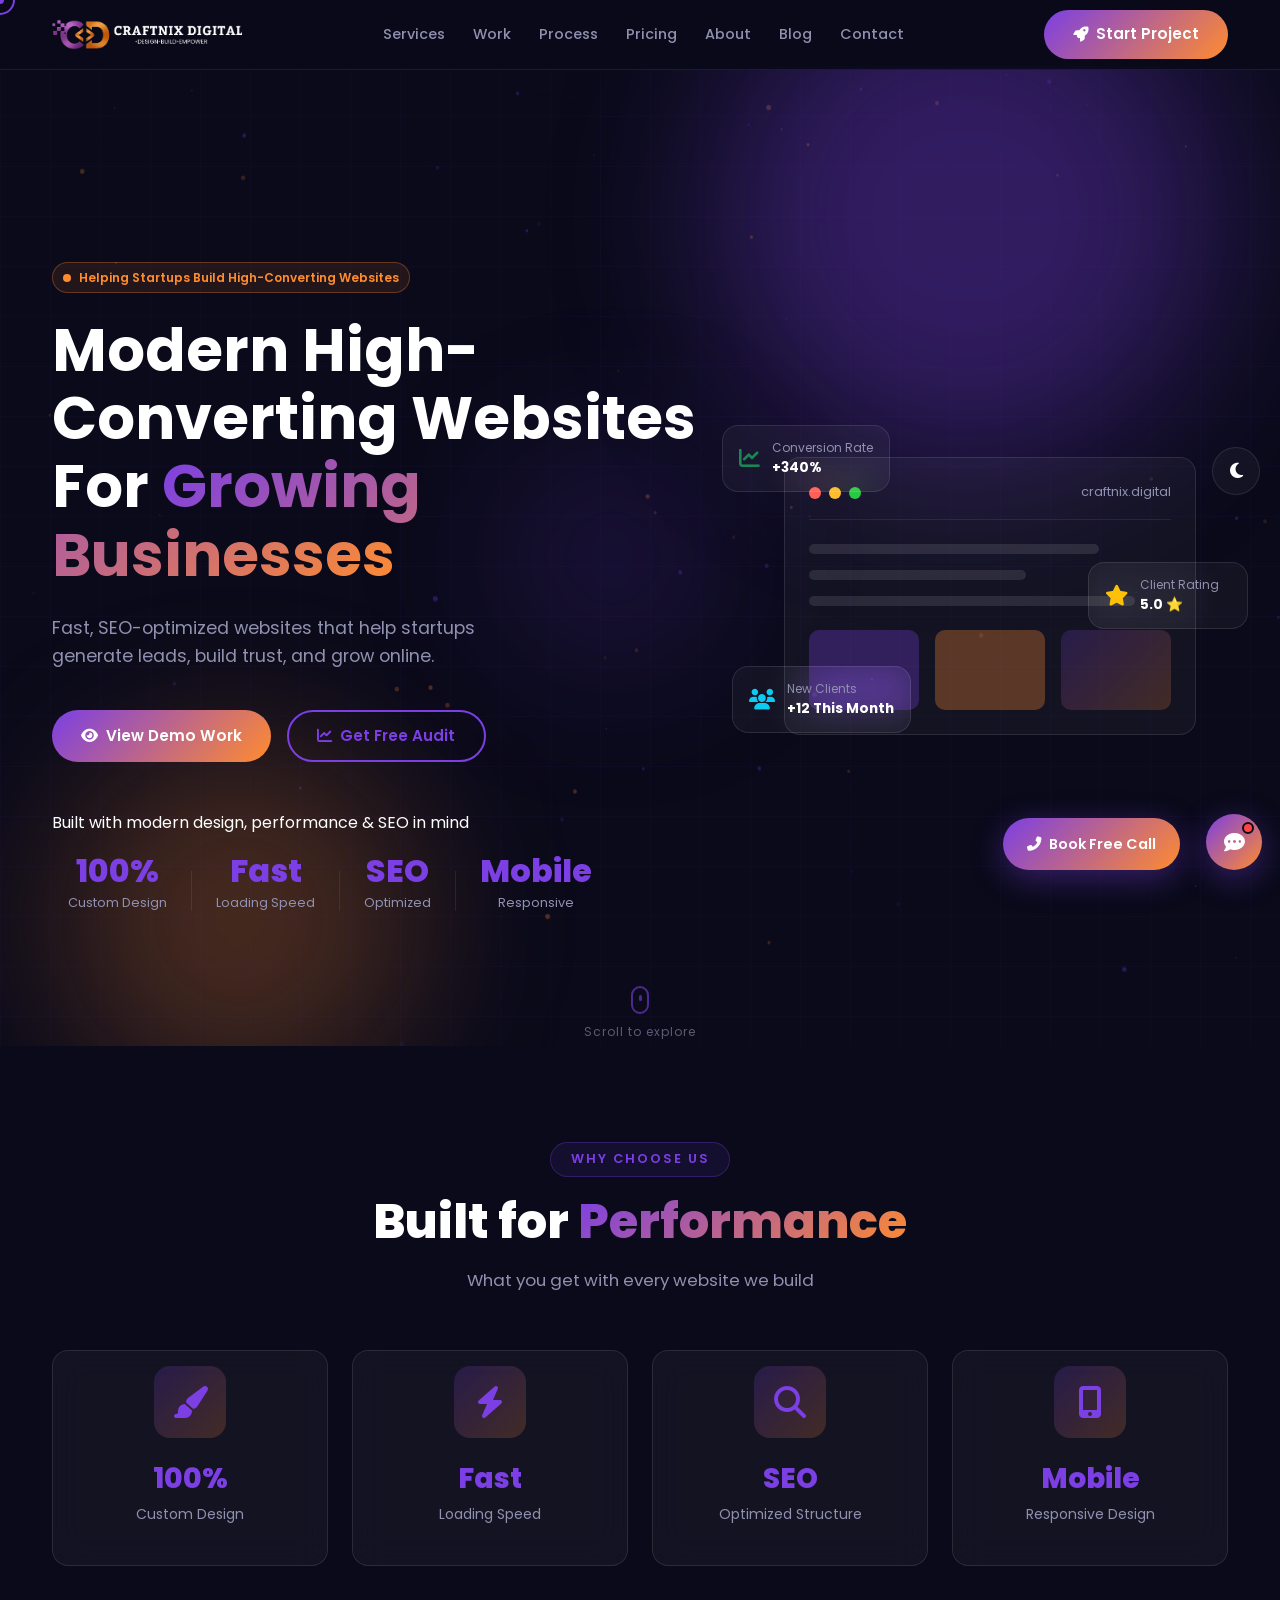
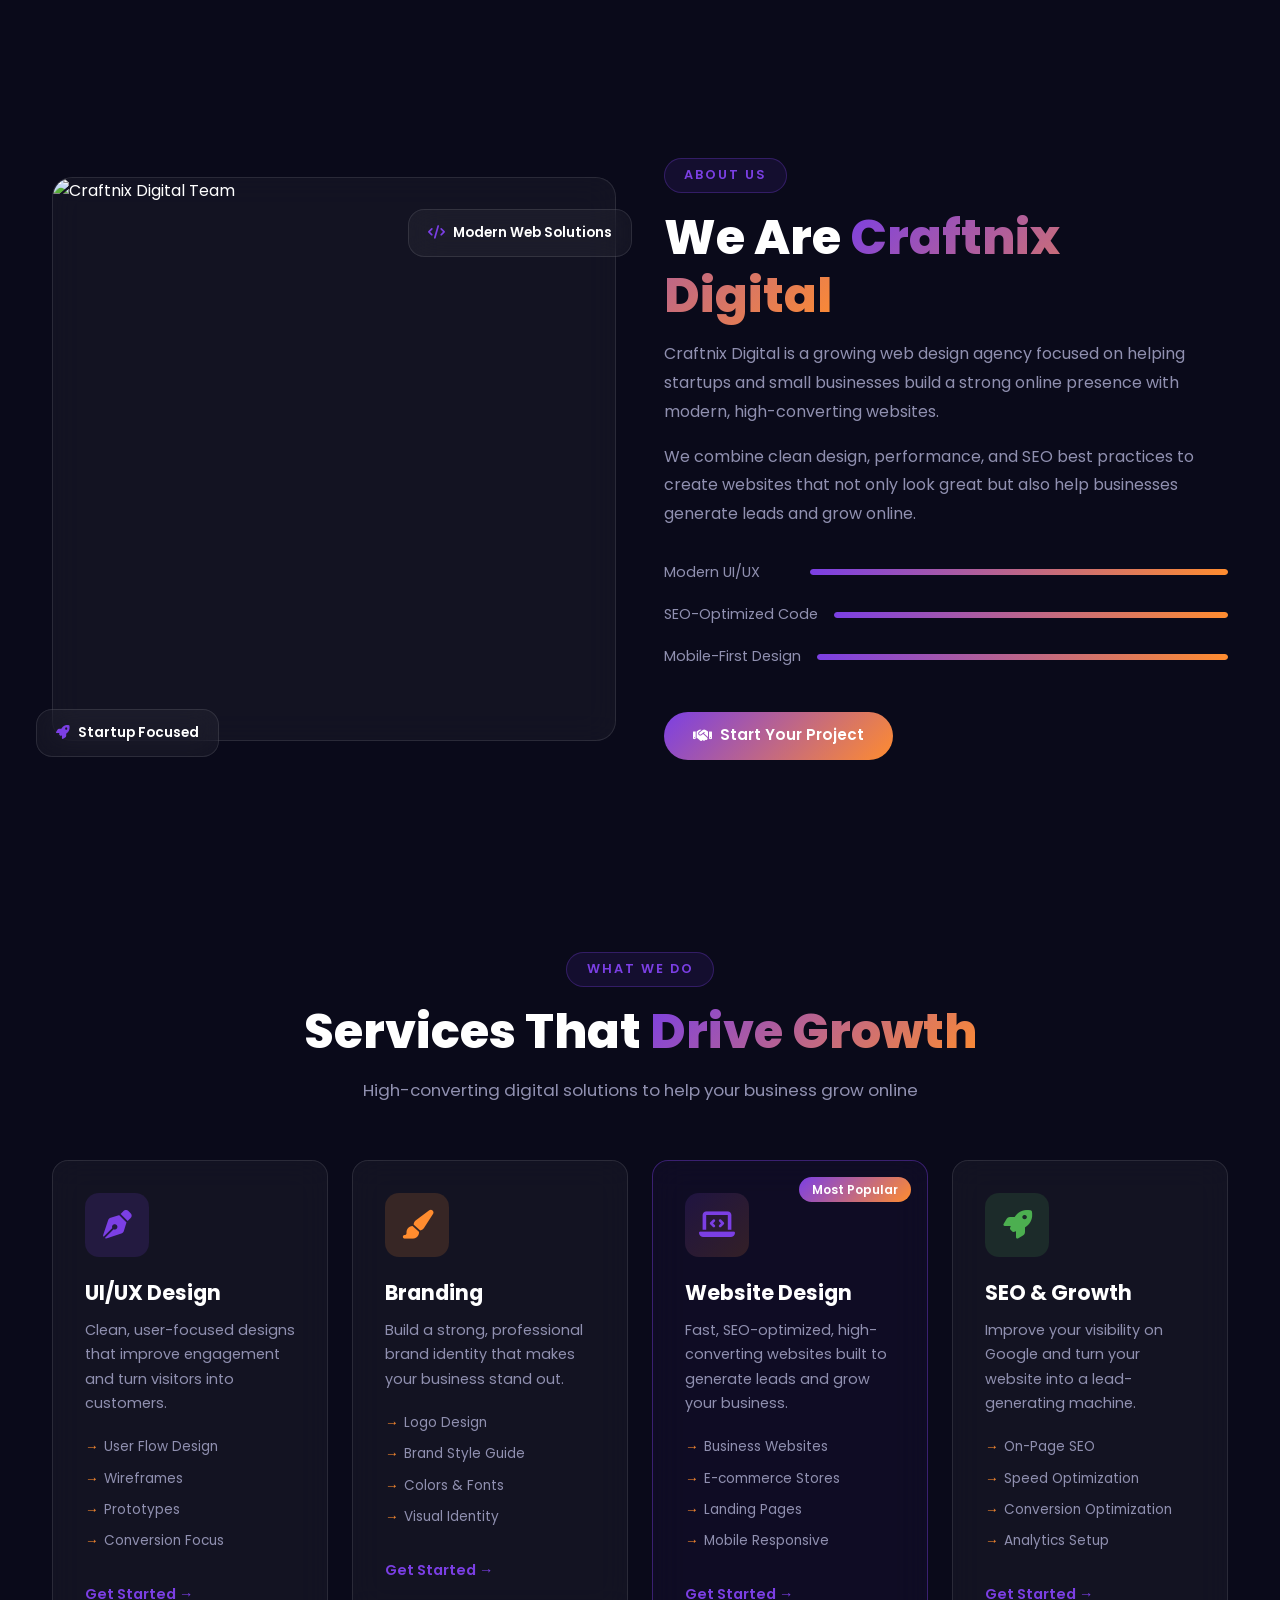
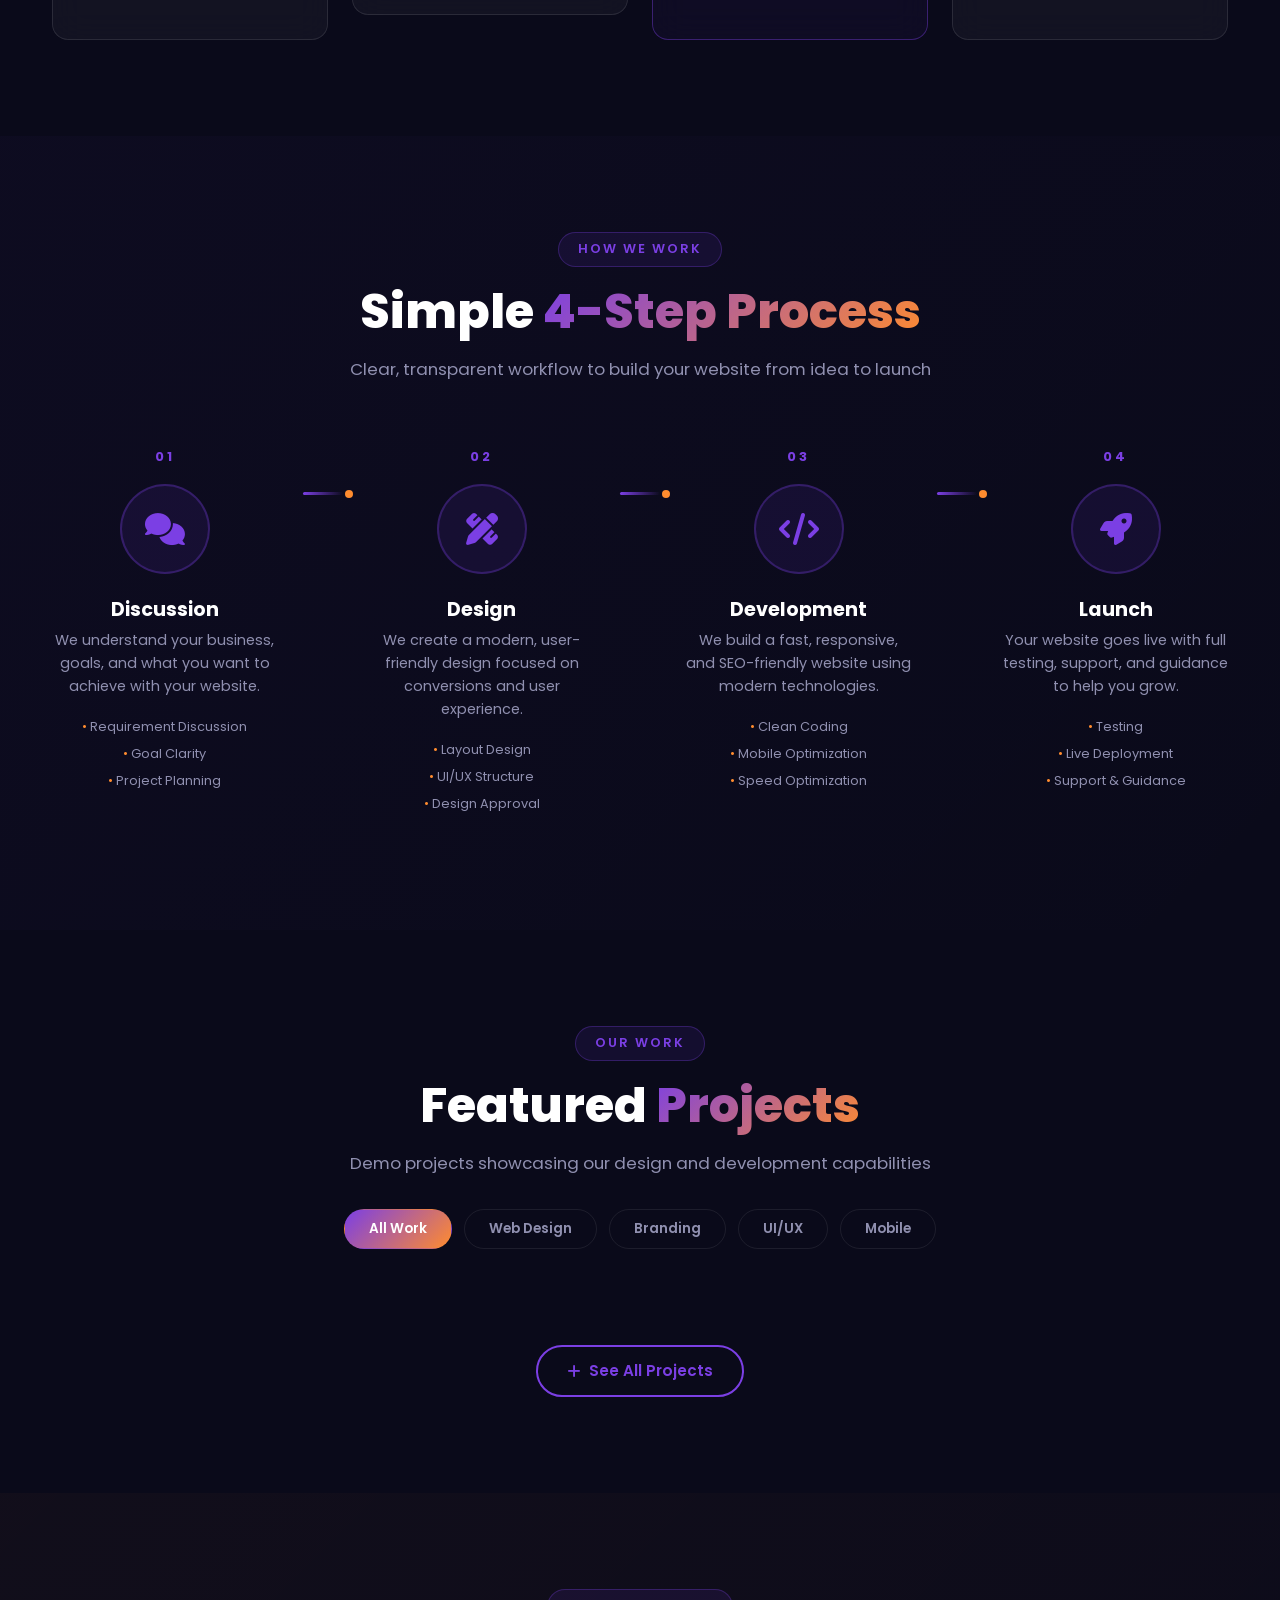
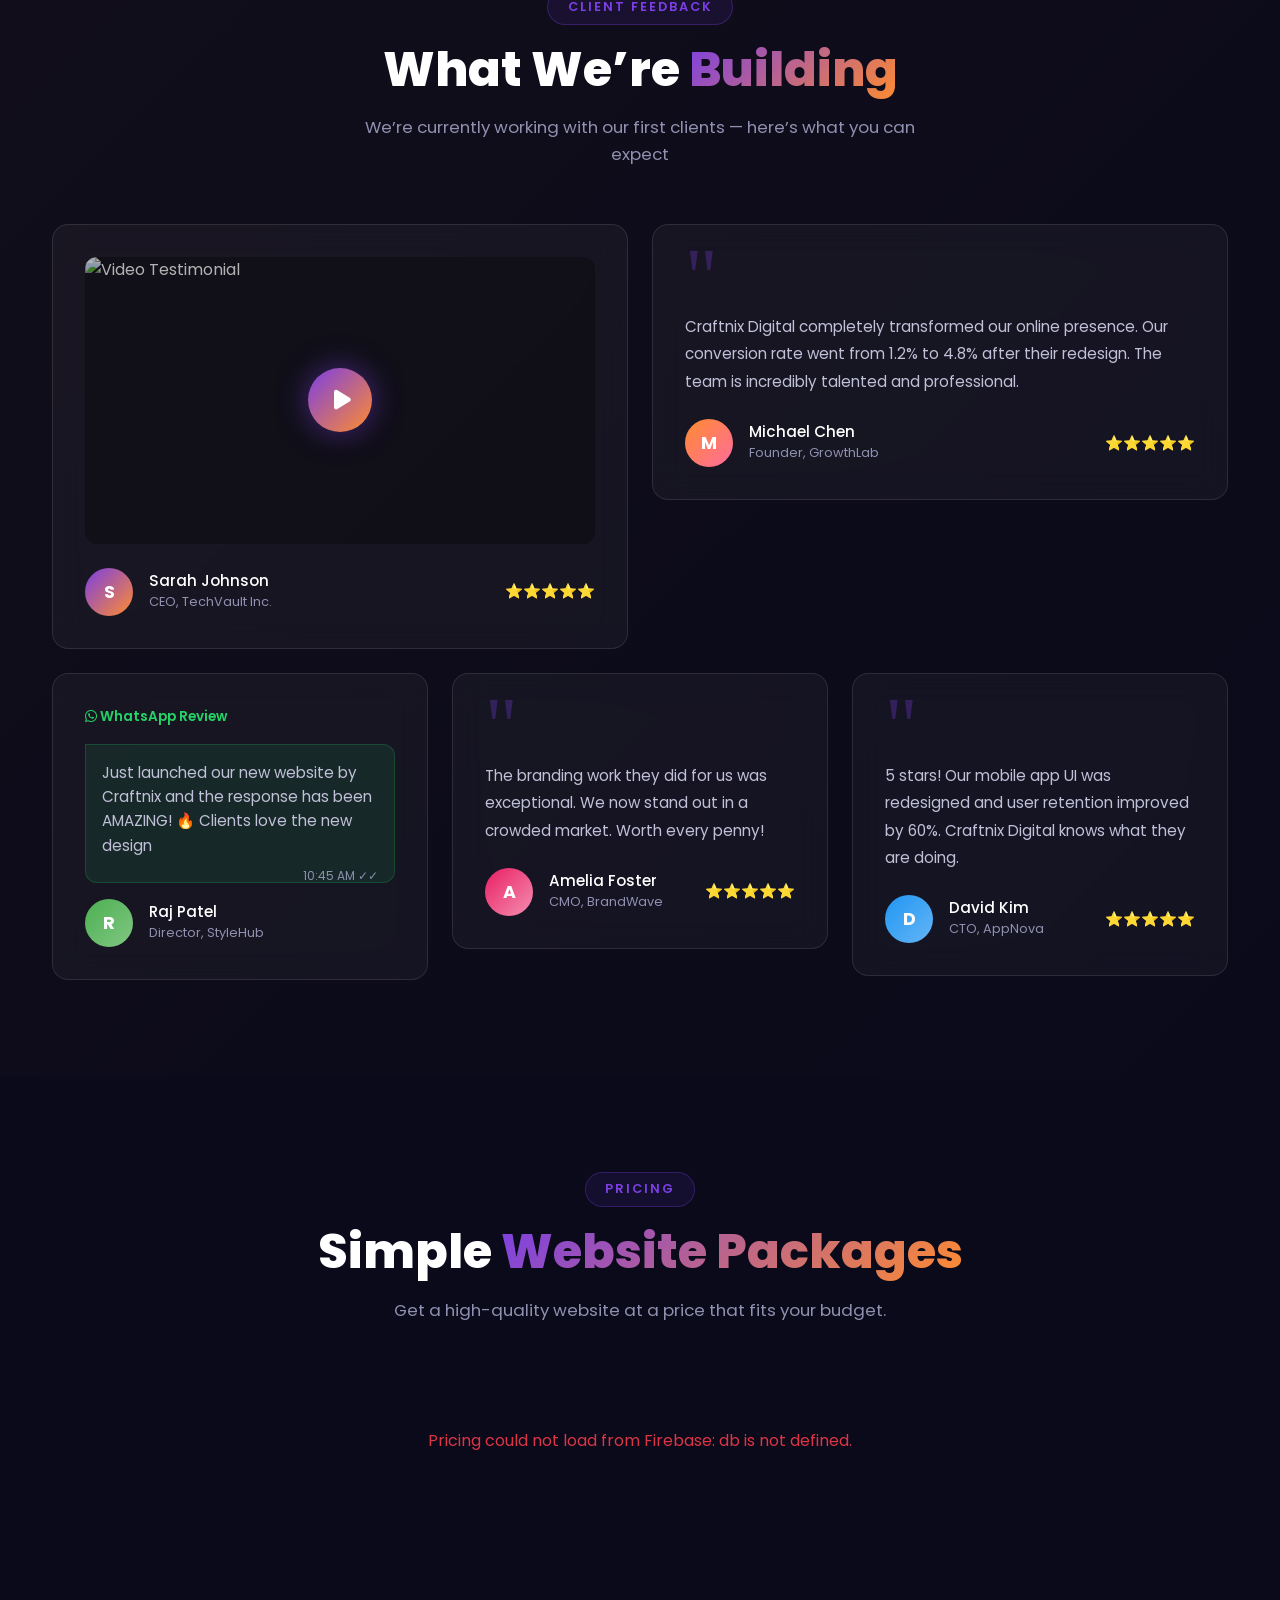
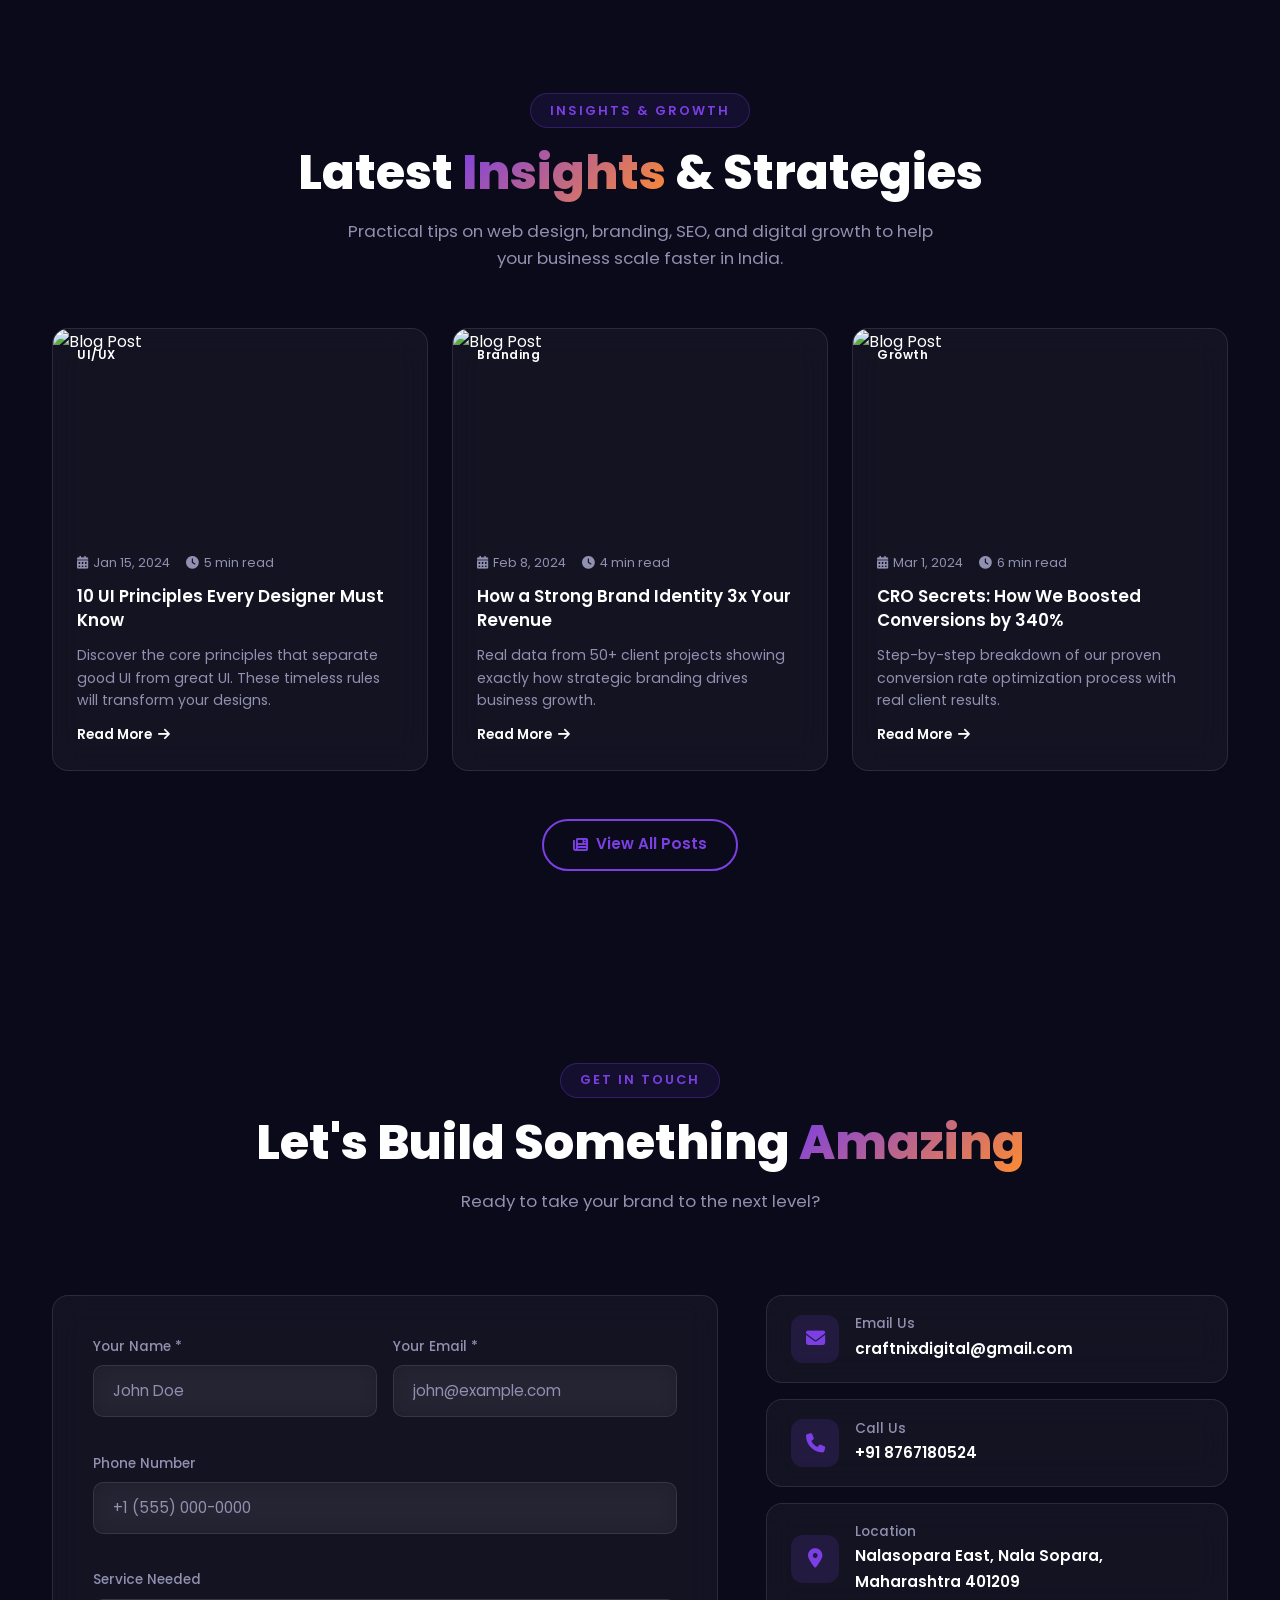
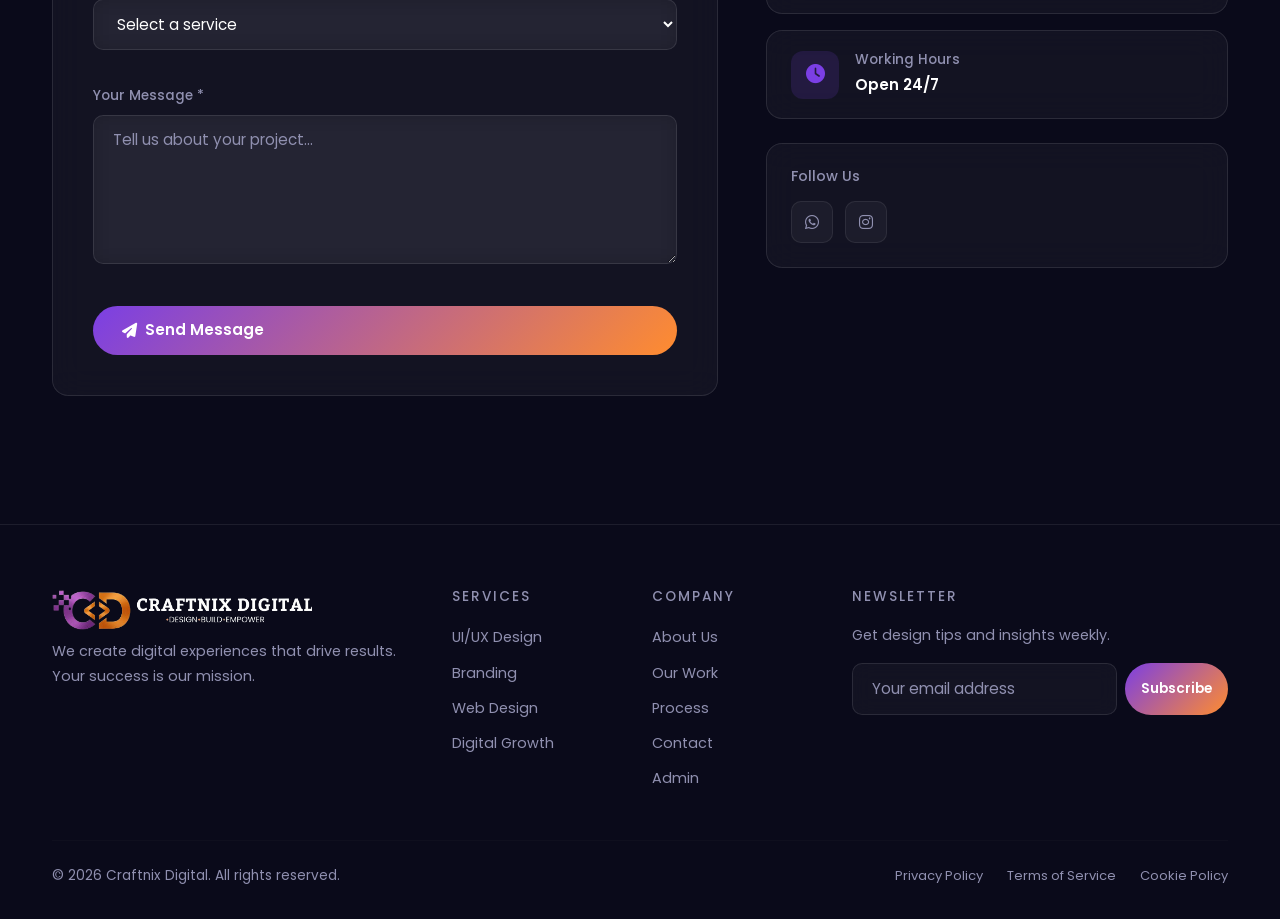
==== commit 5a641f5e: "Update index.html" ====
--- a/index.html
+++ b/index.html
@@ -1431,9 +1431,9 @@
             <div class="form-group-custom">
                 <select class="form-input">
                     <option value="">Select Budget Range</option>
-                    <option value="1k-5k">$1,000 - $5,000</option>
-                    <option value="5k-15k">$5,000 - $15,000</option>
-                    <option value="15k+">$15,000+</option>
+                    <option value="1k-5k">₹1,000 - ₹5,000</option>
+                    <option value="5k-15k">₹5,000 - ₹15,000</option>
+                    <option value="15k+">₹15,000+</option>
                 </select>
             </div>
             <div class="form-group-custom">
--- a/css/style.css
+++ b/css/style.css
@@ -2428,7 +2428,7 @@
 
 @media (max-width: 768px) {
     .hero-title {
-        font-size: 2rem;
+        font-size: 2.9rem;
     }
 
     .hero-stats {
@@ -2698,4 +2698,4 @@
     .container-xl {
         max-width: 1200px !important;
     }
-}+}
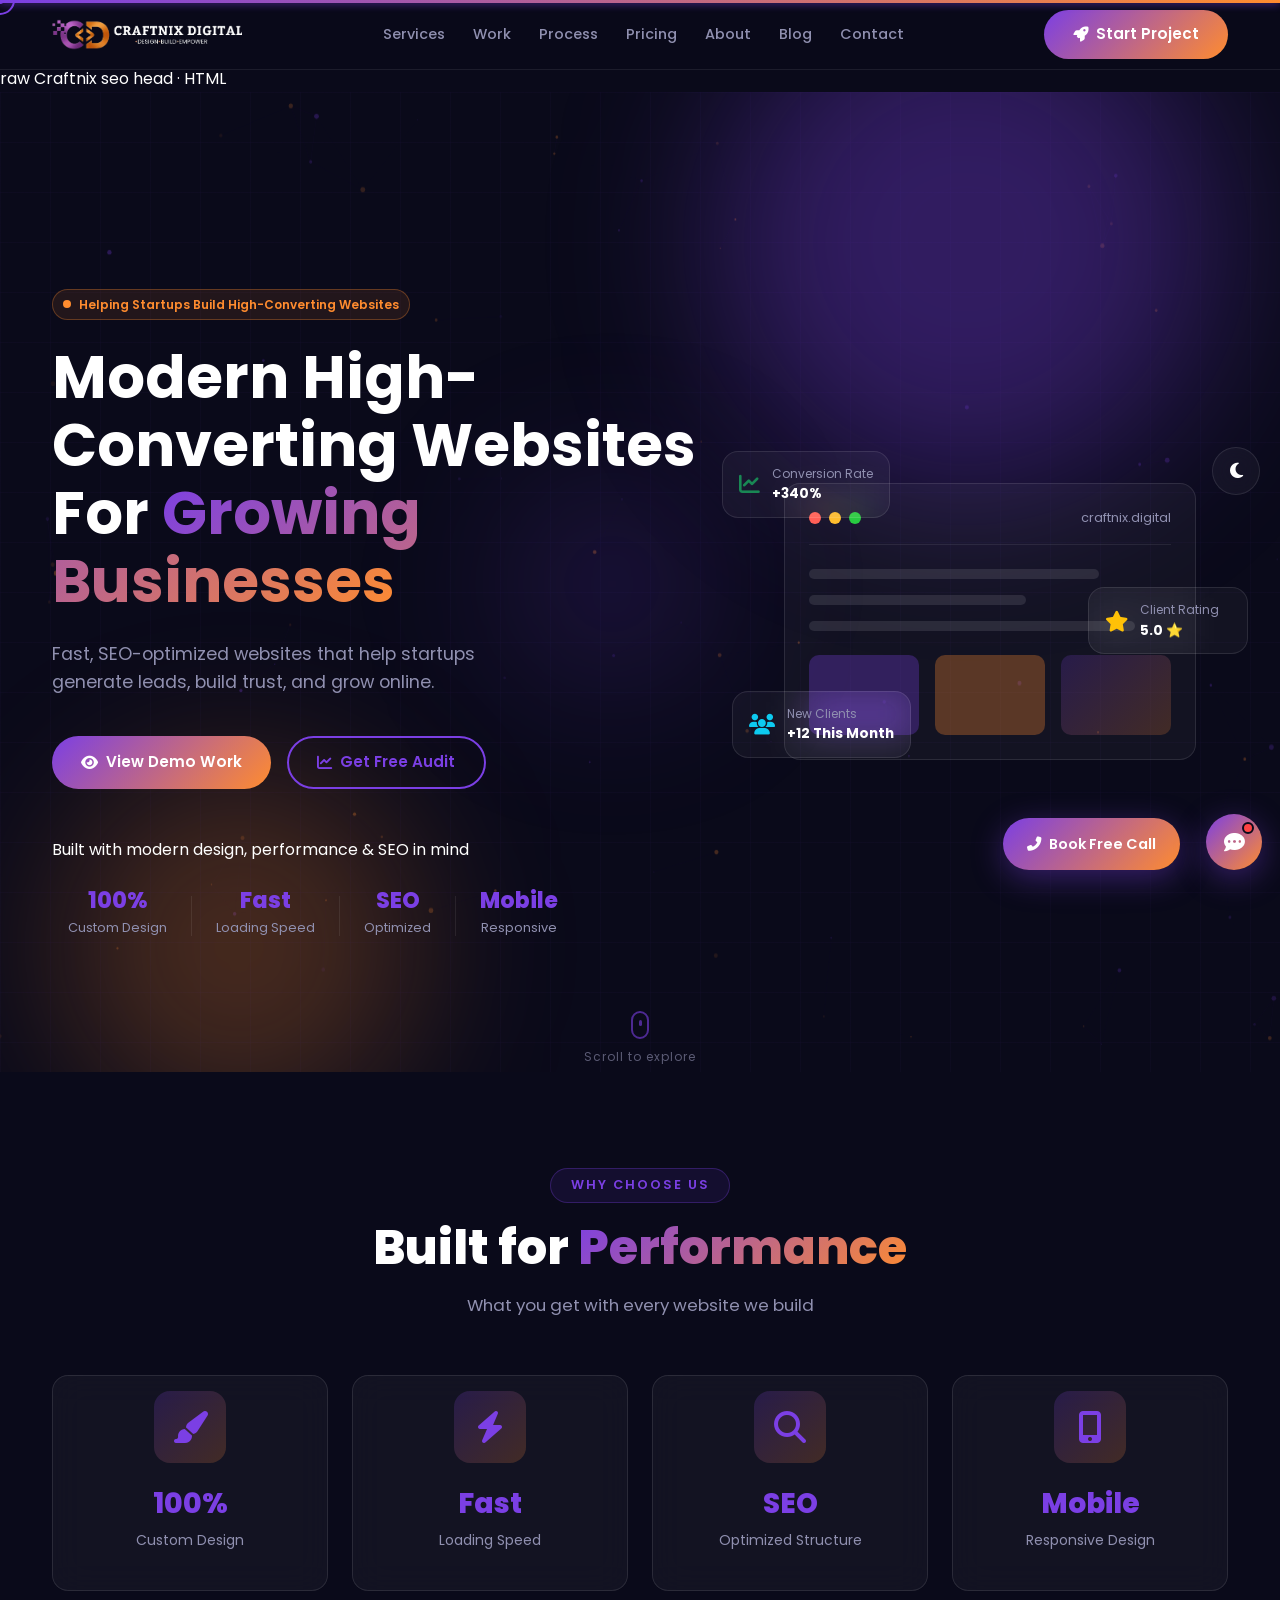
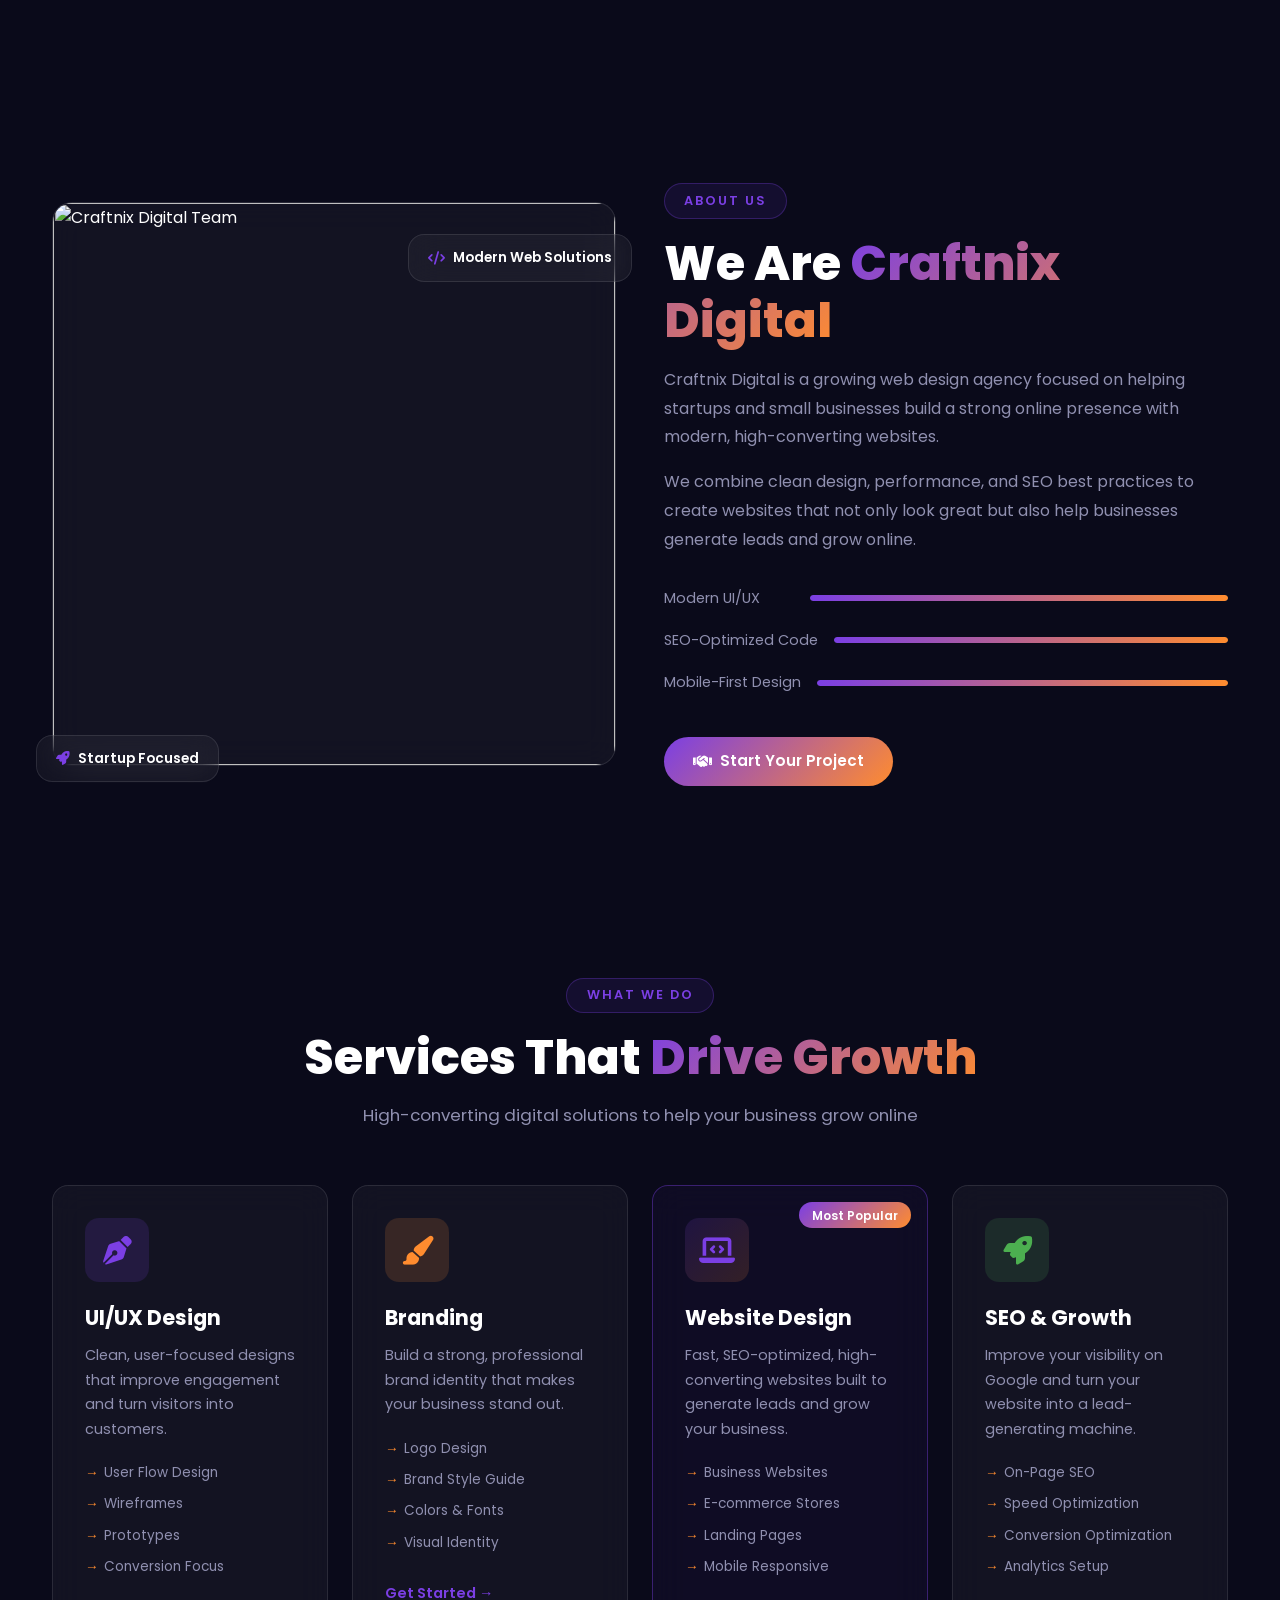
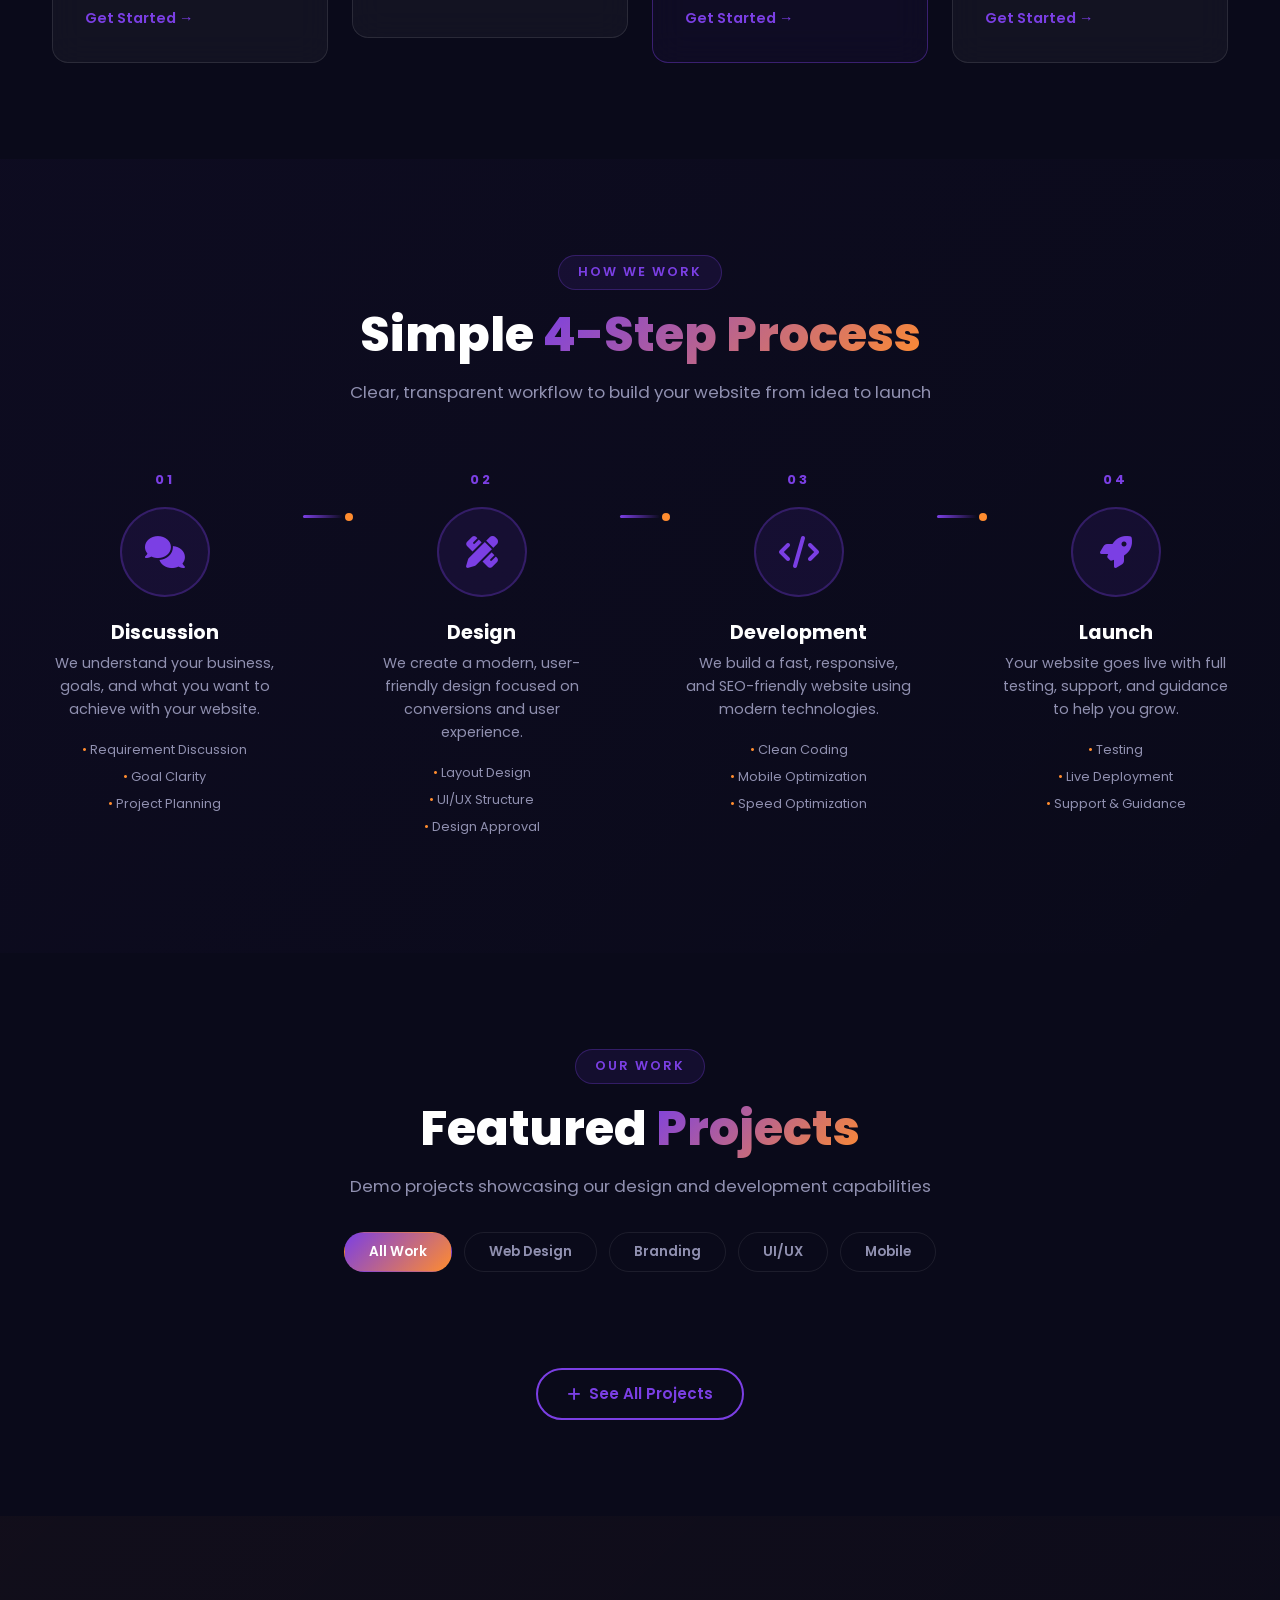
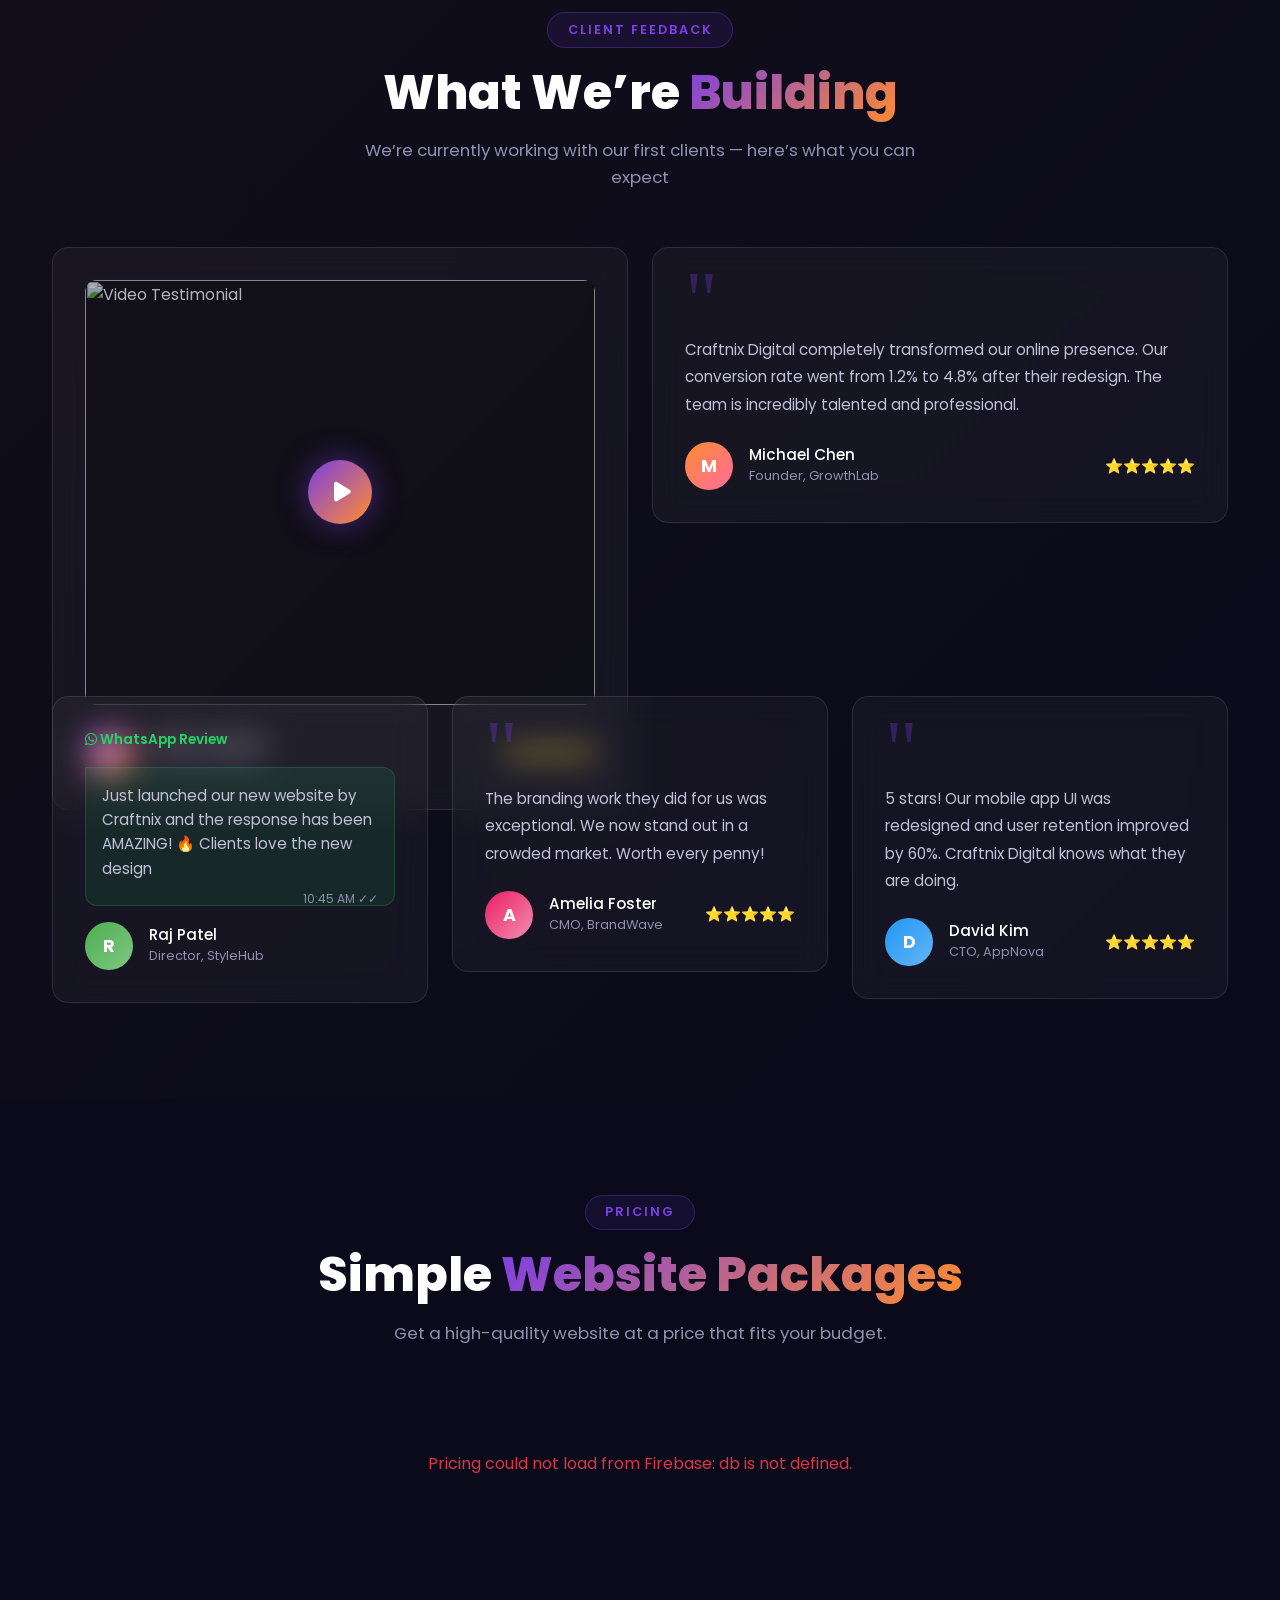
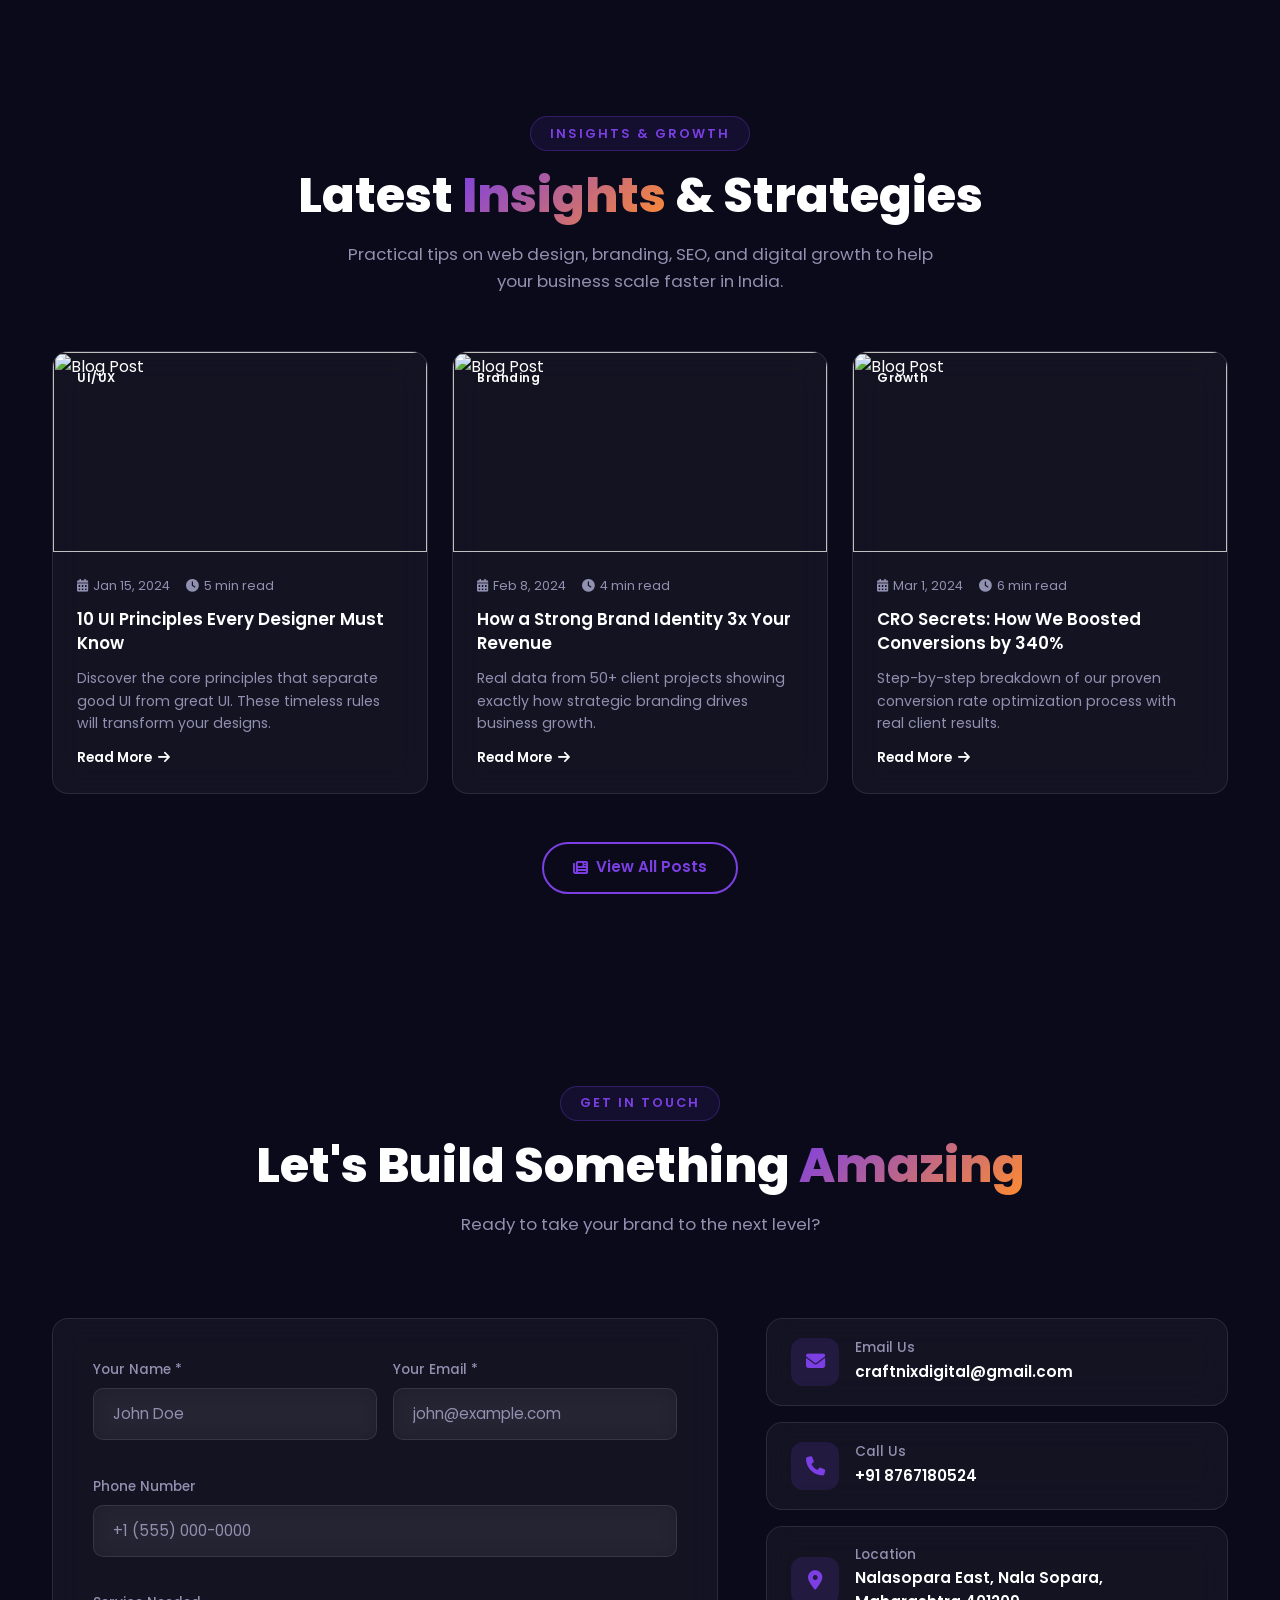
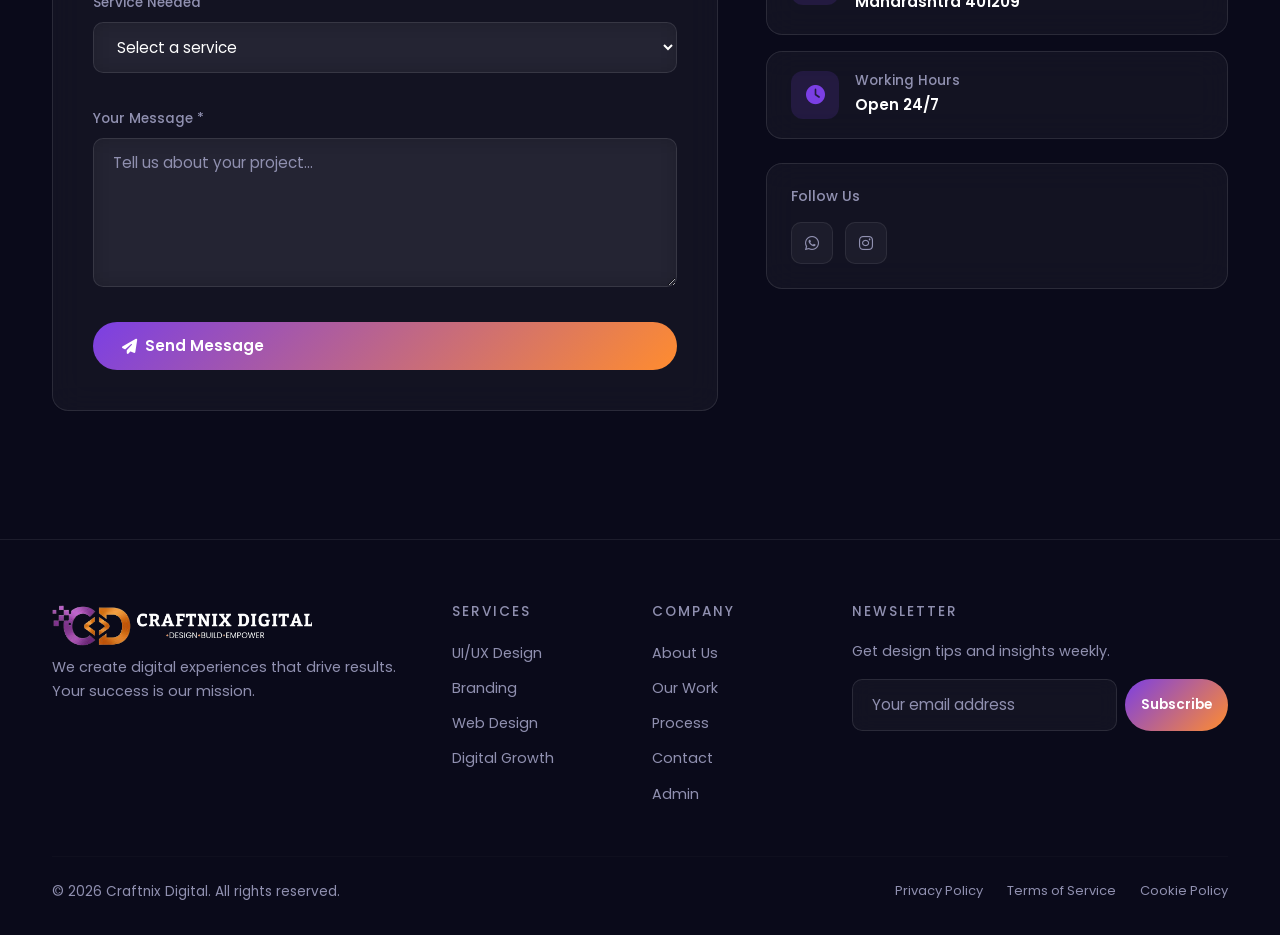
==== commit dd3fa149: "Update index.html" ====
--- a/index.html
+++ b/index.html
@@ -1,12 +1,213 @@
+
+raw
+Craftnix seo head · HTML
 <!DOCTYPE html>
 <html lang="en">
 <head>
     <meta charset="UTF-8">
     <meta http-equiv="X-UA-Compatible" content="IE=edge">
     <meta name="viewport" content="width=device-width, initial-scale=1.0">
-    <title>Craftnix Digital | Web Design & Development Agency in Mumbai, Nallasopara</title>
-    <meta name="description" content="Craftnix Digital is a leading website design and development agency in Mumbai, helping businesses and startups across India grow with high-converting, SEO-optimized websites that generate leads and boost sales. Design • Build • Empower.">
-    <meta name="keywords" content="website design agency Mumbai, website designer Mumbai, web design company Mumbai, website development Mumbai, website designer Vasai, website designer Virar, web design services India, UI UX design services, SEO friendly website design, custom website development, craftnix digital, craftnix, Craftnix Digital">
+ 
+    <!-- ================================================
+         PRIMARY TITLE & META DESCRIPTION
+         ================================================ -->
+    <title>Craftnix Digital | #1 Web Design & Development Agency in Mumbai, Nallasopara | UI/UX, Branding, SEO India</title>
+    <meta name="description" content="Craftnix Digital is Mumbai's top-rated web design & development agency in Nallasopara. We build SEO-optimized, high-converting websites for businesses & startups across India. Services: UI/UX Design, Branding, Logo Design, Ecommerce, SEO. Call: +91-8767180524. Design • Build • Empower.">
+ 
+    <!-- ================================================
+         MEGA KEYWORD SET — ALL INDIA + LOCAL TARGETING
+         ================================================ -->
+    <meta name="keywords" content="
+        website design agency Mumbai,
+        web design company Mumbai,
+        website designer Mumbai,
+        website development company Mumbai,
+        best website designer in Mumbai,
+        top web design agency Mumbai,
+        affordable website design Mumbai,
+        professional web designer Mumbai,
+        website design services Mumbai,
+        custom website development Mumbai,
+ 
+        website designer Nallasopara,
+        web design agency Nallasopara,
+        website development Nallasopara,
+        web developer Nallasopara,
+ 
+        website designer Vasai,
+        website designer Virar,
+        website designer Nalasopara,
+        website designer Vasai Virar,
+        web design Vasai Virar,
+        website development Vasai,
+        web developer Virar,
+        website company Vasai Virar,
+ 
+        website designer Thane,
+        web design company Thane,
+        website development Thane,
+        website designer Palghar,
+        website designer Boisar,
+        website designer Mira Road,
+        website designer Bhayander,
+        website designer Naigaon,
+        website designer Bhayandar,
+        website designer Dahanu,
+        website designer Palghar district,
+ 
+        website designer Pune,
+        web design agency Pune,
+        website development Pune,
+        best web designer Pune,
+        website designer Nashik,
+        web design Nashik,
+        website designer Aurangabad,
+        website designer Nagpur,
+        website development Nagpur,
+        website designer Kolhapur,
+        website designer Solapur,
+        website designer Satara,
+        website designer Sangli,
+        website designer Ahmednagar,
+        website designer Latur,
+ 
+        website designer Delhi,
+        web design agency Delhi,
+        website development Delhi,
+        website designer Delhi NCR,
+        website designer Noida,
+        website designer Gurgaon,
+        website designer Faridabad,
+        website designer Ghaziabad,
+ 
+        website designer Bangalore,
+        web design company Bangalore,
+        website development Bangalore,
+        website designer Hyderabad,
+        website designer Chennai,
+        web design Chennai,
+        website designer Coimbatore,
+        website designer Ahmedabad,
+        web design agency Ahmedabad,
+        website designer Surat,
+        website designer Vadodara,
+        website designer Rajkot,
+ 
+        website designer Kolkata,
+        web design Kolkata,
+        website development Kolkata,
+        website designer Lucknow,
+        website designer Jaipur,
+        web design Jaipur,
+        website designer Bhopal,
+        website designer Indore,
+        website designer Chandigarh,
+        website designer Patna,
+        website designer Bhubaneswar,
+        website designer Kochi,
+ 
+        website design company India,
+        web development company India,
+        best website designer in India,
+        top web design agency India,
+        affordable website design India,
+        professional website designer India,
+        website design services India,
+        web design startup India,
+        cheap website design India,
+        best web development company India,
+ 
+        UI UX design agency Mumbai,
+        UI UX designer India,
+        UI UX design services Mumbai,
+        UX design company India,
+        user interface design India,
+        mobile app UI design India,
+        app design company Mumbai,
+        product design agency India,
+        figma designer India,
+        wireframe design services India,
+ 
+        logo design Mumbai,
+        logo designer Mumbai,
+        branding agency Mumbai,
+        brand identity design Mumbai,
+        branding design company India,
+        logo design India,
+        brand logo design service India,
+        business logo design India,
+        startup branding India,
+        visual identity design India,
+        creative branding agency India,
+ 
+        ecommerce website development India,
+        online store development Mumbai,
+        shopify developer India,
+        woocommerce developer Mumbai,
+        ecommerce website design India,
+        ecommerce development company Mumbai,
+        B2B website development India,
+        product website design India,
+ 
+        SEO services India,
+        SEO agency Mumbai,
+        search engine optimization India,
+        local SEO Mumbai,
+        SEO company India,
+        SEO optimization services India,
+        google ranking services India,
+        digital marketing agency Mumbai,
+        social media marketing India,
+        online marketing India,
+ 
+        landing page design India,
+        business website design India,
+        startup website design India,
+        small business website India,
+        restaurant website design India,
+        portfolio website design India,
+        real estate website design India,
+        hotel website design India,
+        doctor website design India,
+        lawyer website design India,
+        school website design India,
+        NGO website design India,
+        shop website design India,
+        salon website design India,
+        gym website design India,
+        CA website design India,
+        freelancer website India,
+ 
+        WordPress development India,
+        WordPress designer Mumbai,
+        WordPress website development India,
+        WordPress ecommerce India,
+        HTML CSS website development India,
+        React website development India,
+        Next.js developer India,
+        full stack developer India,
+        frontend developer Mumbai,
+ 
+        mobile responsive website India,
+        fast loading website India,
+        SEO friendly website design India,
+        Google friendly website India,
+        high converting website India,
+        lead generation website India,
+        website redesign services India,
+        website maintenance India,
+ 
+        craftnix digital,
+        craftnix,
+        Craftnix Digital Mumbai,
+        craftnixdigital,
+        craftnix web design,
+        craftnixdigital.online
+    ">
+ 
+    <!-- ================================================
+         TECHNICAL SEO META TAGS
+         ================================================ -->
     <meta name="author" content="Craftnix Digital">
     <meta name="robots" content="index, follow, max-image-preview:large, max-snippet:-1, max-video-preview:-1">
     <meta name="theme-color" content="#7b3fe4">
@@ -17,30 +218,39 @@
     <meta name="application-name" content="Craftnix Digital">
     <meta name="rating" content="general">
     <meta name="language" content="en-IN">
-    <meta name="revisit-after" content="7 days">
+    <meta name="revisit-after" content="3 days">
     <meta name="geo.region" content="IN-MH">
     <meta name="geo.placename" content="Nallasopara, Mumbai, Maharashtra, India">
     <meta name="geo.position" content="19.4224;72.7992">
     <meta name="ICBM" content="19.4224, 72.7992">
-
+    <meta name="category" content="Web Design, Web Development, Digital Agency">
+    <meta name="coverage" content="India">
+    <meta name="distribution" content="Global">
+    <meta name="target" content="all">
+    <meta name="HandheldFriendly" content="True">
+    <meta name="MobileOptimized" content="320">
+    <meta http-equiv="content-language" content="en-in">
+ 
     <!-- Canonical URL -->
     <link rel="canonical" href="https://craftnixdigital.online/">
-    <!-- Google Verification -->
-<meta name="google-site-verification" content="6-V88FepyYYlTcREVZJym8dvhQWogs1c6108GgBm380" />
+ 
+    <!-- Google Site Verification -->
+    <meta name="google-site-verification" content="6-V88FepyYYlTcREVZJym8dvhQWogs1c6108GgBm380" />
+ 
     <!-- ================================================
          OPEN GRAPH (WhatsApp, Facebook, LinkedIn)
          ================================================ -->
     <meta property="og:type" content="website">
     <meta property="og:url" content="https://craftnixdigital.online/">
-    <meta property="og:title" content="Craftnix Digital | Web Design & Development Agency in Mumbai, Nallasopara">
-    <meta property="og:description" content="We design & build stunning digital experiences for businesses across India. UI/UX, Branding, Web Development & more. Based in Nallasopara, Mumbai.">
+    <meta property="og:title" content="Craftnix Digital | #1 Web Design & Development Agency Mumbai | UI/UX, Branding, SEO India">
+    <meta property="og:description" content="Craftnix Digital — Mumbai's top-rated web design agency in Nallasopara. High-converting, SEO-friendly websites for businesses & startups across India. UI/UX, Branding, Ecommerce & SEO. Call +91-8767180524.">
     <meta property="og:image" content="https://craftnixdigital.online/assets/images/og-image.jpg">
     <meta property="og:image:width" content="1200">
     <meta property="og:image:height" content="630">
     <meta property="og:image:alt" content="Craftnix Digital - Design Build Empower">
     <meta property="og:site_name" content="Craftnix Digital">
     <meta property="og:locale" content="en_IN">
-
+ 
     <!-- ================================================
          TWITTER / X CARDS
          ================================================ -->
@@ -48,11 +258,11 @@
     <meta name="twitter:site" content="@craftnixdigital">
     <meta name="twitter:creator" content="@craftnixdigital">
     <meta name="twitter:url" content="https://craftnixdigital.online/">
-    <meta name="twitter:title" content="Craftnix Digital | Web Design & Development Agency in Mumbai, Nallasopara">
-    <meta name="twitter:description" content="Premium Web Design, UI/UX & Branding Agency in Nallasopara, Mumbai. Serving businesses across India.">
+    <meta name="twitter:title" content="Craftnix Digital | Top Web Design Agency Mumbai | India-Wide Service">
+    <meta name="twitter:description" content="Premium Web Design, UI/UX & Branding Agency in Nallasopara, Mumbai. High-converting websites for businesses across India. Call +91-8767180524.">
     <meta name="twitter:image" content="https://craftnixdigital.online/assets/images/og-image.jpg">
     <meta name="twitter:image:alt" content="Craftnix Digital - Design Build Empower">
-
+ 
     <!-- ================================================
          FAVICON & APP ICONS
          ================================================ -->
@@ -62,18 +272,25 @@
     <link rel="apple-touch-icon" sizes="180x180" href="assets/images/apple-touch-icon.png">
     <link rel="manifest" href="site.webmanifest">
     <meta name="msapplication-TileColor" content="#7b3fe4">
-
+ 
     <!-- ================================================
-         SCHEMA MARKUP — JSON-LD
+         HREFLANG — India / English
          ================================================ -->
-
-    <!-- Organization Schema -->
+    <link rel="alternate" hreflang="en-in" href="https://craftnixdigital.online/">
+    <link rel="alternate" hreflang="en" href="https://craftnixdigital.online/">
+    <link rel="alternate" hreflang="x-default" href="https://craftnixdigital.online/">
+ 
+    <!-- ================================================
+         SCHEMA MARKUP — JSON-LD (ENHANCED)
+         ================================================ -->
+ 
+    <!-- 1. Organization Schema -->
     <script type="application/ld+json">
     {
         "@context": "https://schema.org",
         "@type": "Organization",
         "name": "Craftnix Digital",
-        "alternateName": "Craftnix",
+        "alternateName": ["Craftnix", "Craftnix Digital Mumbai"],
         "url": "https://craftnixdigital.online",
         "logo": {
             "@type": "ImageObject",
@@ -81,22 +298,32 @@
             "width": 190,
             "height": 44
         },
-        "description": "Premium Web Design, UI/UX & Branding Agency based in Nallasopara, Mumbai, India.",
+        "image": "https://craftnixdigital.online/assets/images/og-image.jpg",
+        "description": "Craftnix Digital is a premium web design, UI/UX, branding & development agency based in Nallasopara, Mumbai, serving businesses and startups all across India.",
+        "foundingDate": "2022",
         "address": {
             "@type": "PostalAddress",
-            "streetAddress": "Nallasopara",
-            "addressLocality": "Mumbai",
+            "streetAddress": "Nallasopara East",
+            "addressLocality": "Nallasopara",
             "addressRegion": "Maharashtra",
             "postalCode": "401203",
             "addressCountry": "IN"
         },
-        "contactPoint": {
-            "@type": "ContactPoint",
-            "telephone": "+91-8767180524",
-            "contactType": "customer service",
-            "areaServed": "IN",
-            "availableLanguage": ["English", "Hindi", "Marathi"]
-        },
+        "contactPoint": [
+            {
+                "@type": "ContactPoint",
+                "telephone": "+91-8767180524",
+                "contactType": "customer service",
+                "areaServed": "IN",
+                "availableLanguage": ["English", "Hindi", "Marathi"],
+                "contactOption": "TollFree"
+            },
+            {
+                "@type": "ContactPoint",
+                "email": "craftnixdigital@gmail.com",
+                "contactType": "sales"
+            }
+        ],
         "sameAs": [
             "https://www.instagram.com/craftnixdigital",
             "https://www.facebook.com/craftnixdigital",
@@ -104,50 +331,144 @@
             "https://www.linkedin.com/company/craftnixdigital"
         ],
         "areaServed": [
+            {"@type": "City", "name": "Nallasopara"},
+            {"@type": "City", "name": "Vasai"},
+            {"@type": "City", "name": "Virar"},
             {"@type": "City", "name": "Mumbai"},
-            {"@type": "City", "name": "Nallasopara"},
-            {"@type": "City", "name": "Virar"},
             {"@type": "City", "name": "Thane"},
             {"@type": "City", "name": "Palghar"},
+            {"@type": "City", "name": "Mira Road"},
+            {"@type": "City", "name": "Bhayander"},
+            {"@type": "City", "name": "Naigaon"},
             {"@type": "City", "name": "Nashik"},
             {"@type": "City", "name": "Pune"},
+            {"@type": "City", "name": "Aurangabad"},
+            {"@type": "City", "name": "Nagpur"},
             {"@type": "City", "name": "Kolkata"},
             {"@type": "City", "name": "Delhi"},
+            {"@type": "City", "name": "Noida"},
+            {"@type": "City", "name": "Gurgaon"},
             {"@type": "City", "name": "Bangalore"},
+            {"@type": "City", "name": "Hyderabad"},
+            {"@type": "City", "name": "Chennai"},
             {"@type": "City", "name": "Ahmedabad"},
+            {"@type": "City", "name": "Surat"},
+            {"@type": "City", "name": "Jaipur"},
+            {"@type": "City", "name": "Chandigarh"},
+            {"@type": "City", "name": "Lucknow"},
+            {"@type": "City", "name": "Indore"},
             {"@type": "Country", "name": "India"}
         ],
         "hasOfferCatalog": {
             "@type": "OfferCatalog",
-            "name": "Digital Services",
+            "name": "Digital Services by Craftnix Digital",
             "itemListElement": [
-                {"@type": "Offer", "itemOffered": {"@type": "Service", "name": "UI/UX Design", "description": "User interface and experience design for web and mobile"}},
-                {"@type": "Offer", "itemOffered": {"@type": "Service", "name": "Web Design & Development", "description": "Custom responsive websites built for performance"}},
-                {"@type": "Offer", "itemOffered": {"@type": "Service", "name": "Branding & Logo Design", "description": "Brand identity, logo and visual design"}},
-                {"@type": "Offer", "itemOffered": {"@type": "Service", "name": "Ecommerce Development", "description": "Online store development for businesses"}},
-                {"@type": "Offer", "itemOffered": {"@type": "Service", "name": "SEO Optimization", "description": "Search engine optimization for better rankings"}}
+                {
+                    "@type": "Offer",
+                    "itemOffered": {
+                        "@type": "Service",
+                        "name": "UI/UX Design",
+                        "description": "User interface and experience design for web and mobile apps"
+                    }
+                },
+                {
+                    "@type": "Offer",
+                    "itemOffered": {
+                        "@type": "Service",
+                        "name": "Web Design & Development",
+                        "description": "Custom responsive, high-converting websites built for performance and SEO"
+                    }
+                },
+                {
+                    "@type": "Offer",
+                    "itemOffered": {
+                        "@type": "Service",
+                        "name": "Branding & Logo Design",
+                        "description": "Complete brand identity, logo and visual design for businesses"
+                    }
+                },
+                {
+                    "@type": "Offer",
+                    "itemOffered": {
+                        "@type": "Service",
+                        "name": "Ecommerce Website Development",
+                        "description": "Shopify, WooCommerce & custom online stores for businesses across India"
+                    }
+                },
+                {
+                    "@type": "Offer",
+                    "itemOffered": {
+                        "@type": "Service",
+                        "name": "SEO Optimization",
+                        "description": "On-page, off-page and technical SEO for Google top rankings"
+                    }
+                },
+                {
+                    "@type": "Offer",
+                    "itemOffered": {
+                        "@type": "Service",
+                        "name": "Landing Page Design",
+                        "description": "High-converting landing pages for lead generation and sales"
+                    }
+                },
+                {
+                    "@type": "Offer",
+                    "itemOffered": {
+                        "@type": "Service",
+                        "name": "WordPress Development",
+                        "description": "Professional WordPress website design and development services"
+                    }
+                },
+                {
+                    "@type": "Offer",
+                    "itemOffered": {
+                        "@type": "Service",
+                        "name": "Digital Marketing",
+                        "description": "Social media marketing, Google Ads, and online growth services"
+                    }
+                }
             ]
-        }
+        },
+        "knowsAbout": [
+            "Web Design",
+            "Web Development",
+            "UI UX Design",
+            "Branding",
+            "Logo Design",
+            "SEO",
+            "Ecommerce Development",
+            "Digital Marketing",
+            "WordPress Development",
+            "Shopify Development",
+            "Landing Page Design",
+            "Mobile App Design",
+            "Responsive Web Design",
+            "React Development",
+            "HTML CSS Development"
+        ]
     }
     </script>
-
-    <!-- LocalBusiness Schema -->
+ 
+    <!-- 2. LocalBusiness Schema (Enhanced) -->
     <script type="application/ld+json">
     {
         "@context": "https://schema.org",
-        "@type": "LocalBusiness",
+        "@type": ["LocalBusiness", "ProfessionalService"],
         "name": "Craftnix Digital",
-        "image": "https://craftnixdigital.online/assets/images/og-image.jpg",
+        "image": [
+            "https://craftnixdigital.online/assets/images/og-image.jpg",
+            "https://craftnixdigital.online/assets/images/logo.png"
+        ],
         "url": "https://craftnixdigital.online",
         "telephone": "+918767180524",
         "email": "craftnixdigital@gmail.com",
         "priceRange": "₹₹",
         "currenciesAccepted": "INR",
-        "paymentAccepted": "Cash, Credit Card, UPI, Bank Transfer",
+        "paymentAccepted": "Cash, Credit Card, Debit Card, UPI, Bank Transfer, Net Banking",
         "address": {
             "@type": "PostalAddress",
-            "streetAddress": "Nallasopara",
-            "addressLocality": "Mumbai",
+            "streetAddress": "Nallasopara East",
+            "addressLocality": "Nallasopara",
             "addressRegion": "Maharashtra",
             "postalCode": "401203",
             "addressCountry": "IN"
@@ -174,18 +495,33 @@
         "aggregateRating": {
             "@type": "AggregateRating",
             "ratingValue": "4.9",
-            "reviewCount": "47"
+            "ratingCount": "47",
+            "reviewCount": "47",
+            "bestRating": "5",
+            "worstRating": "1"
+        },
+        "hasMap": "https://maps.google.com/?q=Nallasopara+East+Mumbai+Maharashtra+401203",
+        "serviceArea": {
+            "@type": "GeoCircle",
+            "geoMidpoint": {
+                "@type": "GeoCoordinates",
+                "latitude": 19.4224,
+                "longitude": 72.7992
+            },
+            "geoRadius": "2000000"
         }
     }
     </script>
-
-    <!-- WebSite Schema -->
+ 
+    <!-- 3. WebSite Schema with Sitelinks Search -->
     <script type="application/ld+json">
     {
         "@context": "https://schema.org",
         "@type": "WebSite",
         "name": "Craftnix Digital",
         "url": "https://craftnixdigital.online",
+        "description": "Premium Web Design, UI/UX & Branding Agency in Nallasopara, Mumbai, India. Serving businesses nationwide.",
+        "inLanguage": "en-IN",
         "potentialAction": {
             "@type": "SearchAction",
             "target": {
@@ -196,8 +532,8 @@
         }
     }
     </script>
-
-    <!-- BreadcrumbList Schema -->
+ 
+    <!-- 4. BreadcrumbList Schema (Extended) -->
     <script type="application/ld+json">
     {
         "@context": "https://schema.org",
@@ -206,9 +542,103 @@
             {"@type": "ListItem", "position": 1, "name": "Home", "item": "https://craftnixdigital.online/"},
             {"@type": "ListItem", "position": 2, "name": "Services", "item": "https://craftnixdigital.online/#services"},
             {"@type": "ListItem", "position": 3, "name": "Portfolio", "item": "https://craftnixdigital.online/#portfolio"},
-            {"@type": "ListItem", "position": 4, "name": "Blog", "item": "https://craftnixdigital.online/blog.html"},
-            {"@type": "ListItem", "position": 5, "name": "Contact", "item": "https://craftnixdigital.online/#contact"}
+            {"@type": "ListItem", "position": 4, "name": "About Us", "item": "https://craftnixdigital.online/#about"},
+            {"@type": "ListItem", "position": 5, "name": "Blog", "item": "https://craftnixdigital.online/blog.html"},
+            {"@type": "ListItem", "position": 6, "name": "Contact", "item": "https://craftnixdigital.online/#contact"}
         ]
+    }
+    </script>
+ 
+    <!-- 5. FAQPage Schema (Boosts Rich Snippets on Google) -->
+    <script type="application/ld+json">
+    {
+        "@context": "https://schema.org",
+        "@type": "FAQPage",
+        "mainEntity": [
+            {
+                "@type": "Question",
+                "name": "What is the cost of website design in Mumbai?",
+                "acceptedAnswer": {
+                    "@type": "Answer",
+                    "text": "At Craftnix Digital, website design packages in Mumbai start from ₹8,000 for basic business websites. Custom websites, ecommerce stores, and premium UI/UX designs are priced based on requirements. Contact us at +91-8767180524 for a free quote."
+                }
+            },
+            {
+                "@type": "Question",
+                "name": "Do you provide website design services across India?",
+                "acceptedAnswer": {
+                    "@type": "Answer",
+                    "text": "Yes! Craftnix Digital provides website design and development services all across India including Mumbai, Delhi, Bangalore, Pune, Hyderabad, Chennai, Ahmedabad, Kolkata, and all other cities. We work 100% remotely with clients pan-India."
+                }
+            },
+            {
+                "@type": "Question",
+                "name": "How long does it take to build a website?",
+                "acceptedAnswer": {
+                    "@type": "Answer",
+                    "text": "A standard business website by Craftnix Digital is delivered within 7–15 working days. Complex ecommerce websites or custom web applications may take 3–6 weeks depending on requirements."
+                }
+            },
+            {
+                "@type": "Question",
+                "name": "What services does Craftnix Digital offer?",
+                "acceptedAnswer": {
+                    "@type": "Answer",
+                    "text": "Craftnix Digital offers: Web Design & Development, UI/UX Design, Logo & Branding, Ecommerce Development (Shopify, WooCommerce), SEO Optimization, Landing Page Design, WordPress Development, and Digital Marketing services."
+                }
+            },
+            {
+                "@type": "Question",
+                "name": "Is Craftnix Digital based in Nallasopara Mumbai?",
+                "acceptedAnswer": {
+                    "@type": "Answer",
+                    "text": "Yes, Craftnix Digital is a web design agency headquartered in Nallasopara East, Mumbai, Maharashtra. We serve clients from Mumbai, Vasai, Virar, Thane, Palghar and all across India."
+                }
+            },
+            {
+                "@type": "Question",
+                "name": "Do you build SEO-friendly websites?",
+                "acceptedAnswer": {
+                    "@type": "Answer",
+                    "text": "Absolutely! Every website built by Craftnix Digital is SEO-optimized from the ground up — including fast loading speed, mobile responsiveness, clean code, proper schema markup, and on-page SEO best practices to help you rank on Google."
+                }
+            }
+        ]
+    }
+    </script>
+ 
+    <!-- 6. Service Schema -->
+    <script type="application/ld+json">
+    {
+        "@context": "https://schema.org",
+        "@type": "Service",
+        "serviceType": "Web Design and Development",
+        "provider": {
+            "@type": "Organization",
+            "name": "Craftnix Digital",
+            "url": "https://craftnixdigital.online"
+        },
+        "areaServed": [
+            {"@type": "Country", "name": "India"},
+            {"@type": "State", "name": "Maharashtra"},
+            {"@type": "City", "name": "Mumbai"},
+            {"@type": "City", "name": "Nallasopara"},
+            {"@type": "City", "name": "Pune"},
+            {"@type": "City", "name": "Delhi"},
+            {"@type": "City", "name": "Bangalore"}
+        ],
+        "description": "Professional website design & development services in India. UI/UX, Branding, SEO, Ecommerce, WordPress, Landing Pages.",
+        "url": "https://craftnixdigital.online/#services",
+        "hasOfferCatalog": {
+            "@type": "OfferCatalog",
+            "name": "Website Design Packages",
+            "itemListElement": [
+                {"@type": "Offer", "name": "Basic Business Website", "price": "8000", "priceCurrency": "INR"},
+                {"@type": "Offer", "name": "Professional Website", "price": "15000", "priceCurrency": "INR"},
+                {"@type": "Offer", "name": "Ecommerce Website", "price": "25000", "priceCurrency": "INR"},
+                {"@type": "Offer", "name": "Custom Web Application", "price": "40000", "priceCurrency": "INR"}
+            ]
+        }
     }
     </script>
 
--- a/css/style.css
+++ b/css/style.css
@@ -729,10 +729,11 @@
 }
 
 .stat h3 {
-    font-size: 2rem;
+        font-size: 22px;
     font-weight: 800;
     color: var(--purple);
     margin-bottom: 0.2rem;
+    margin-top: 10px;
 }
 
 .stat p {
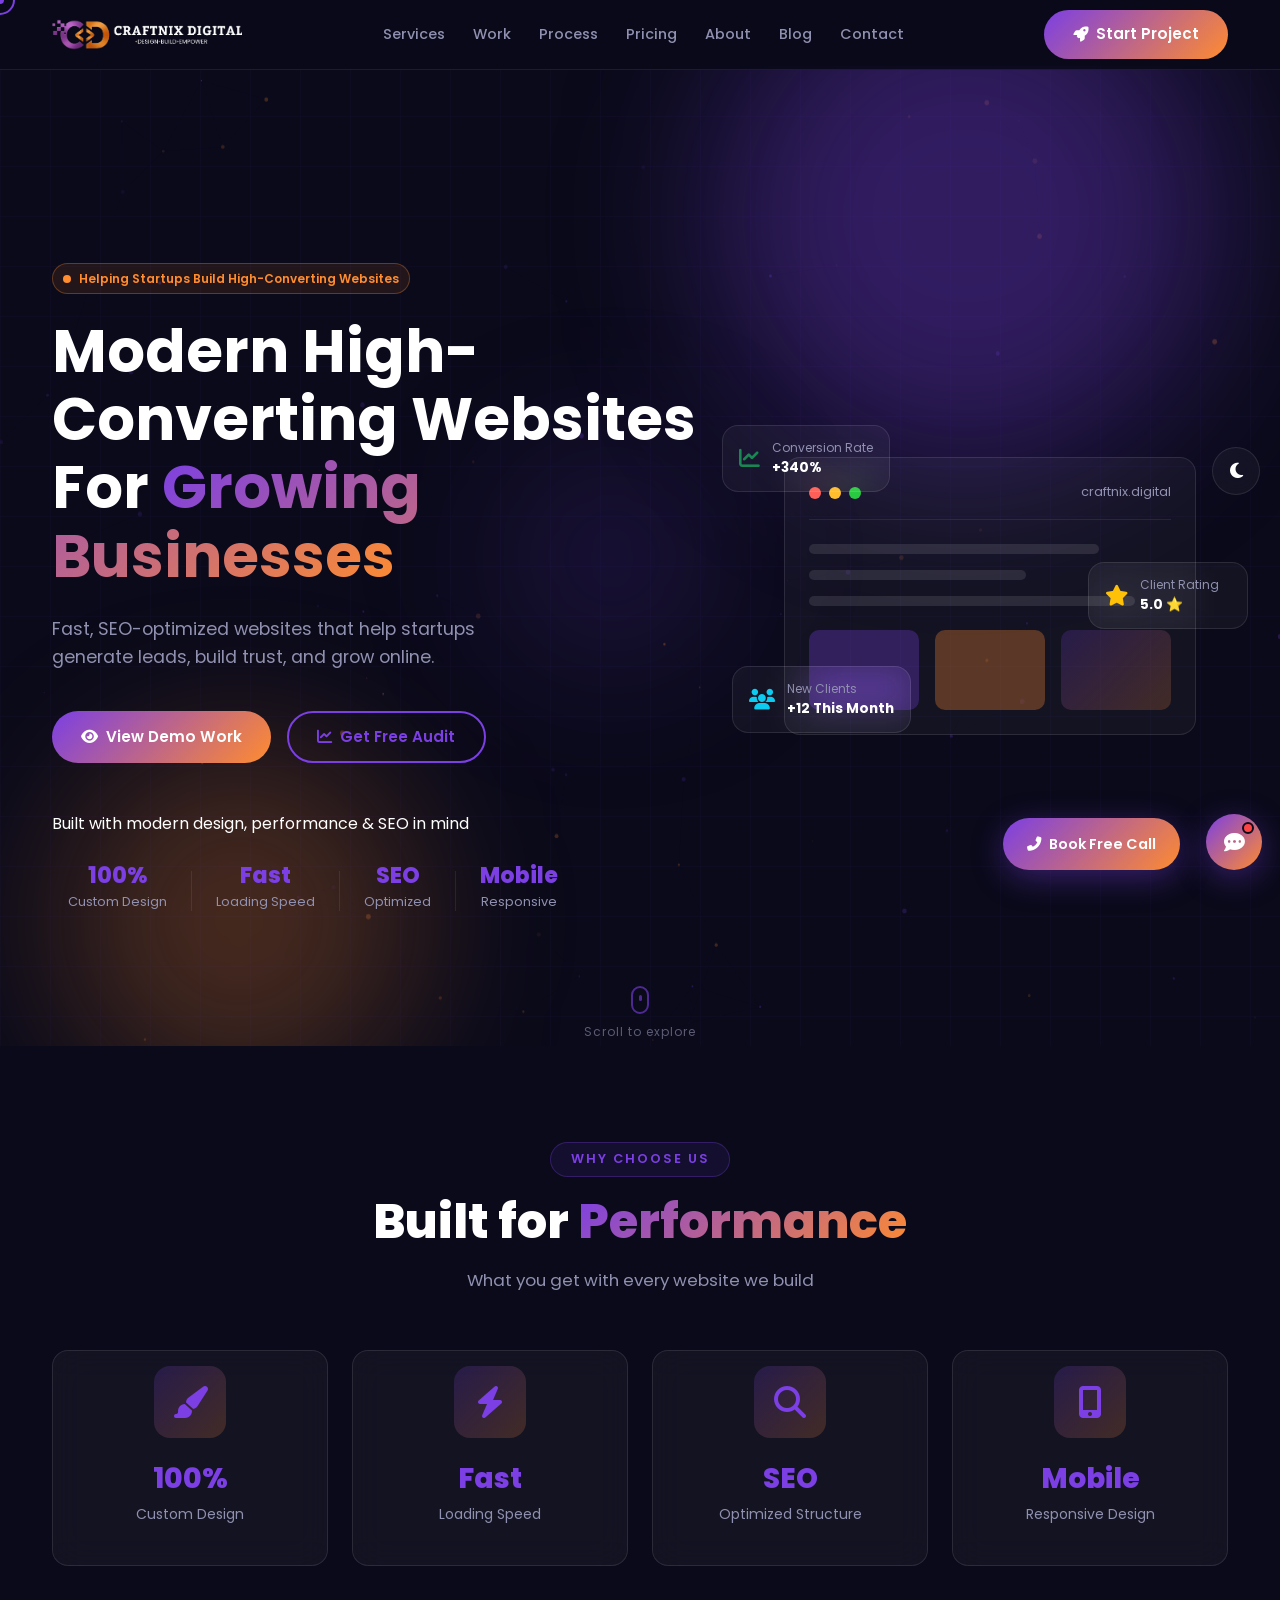
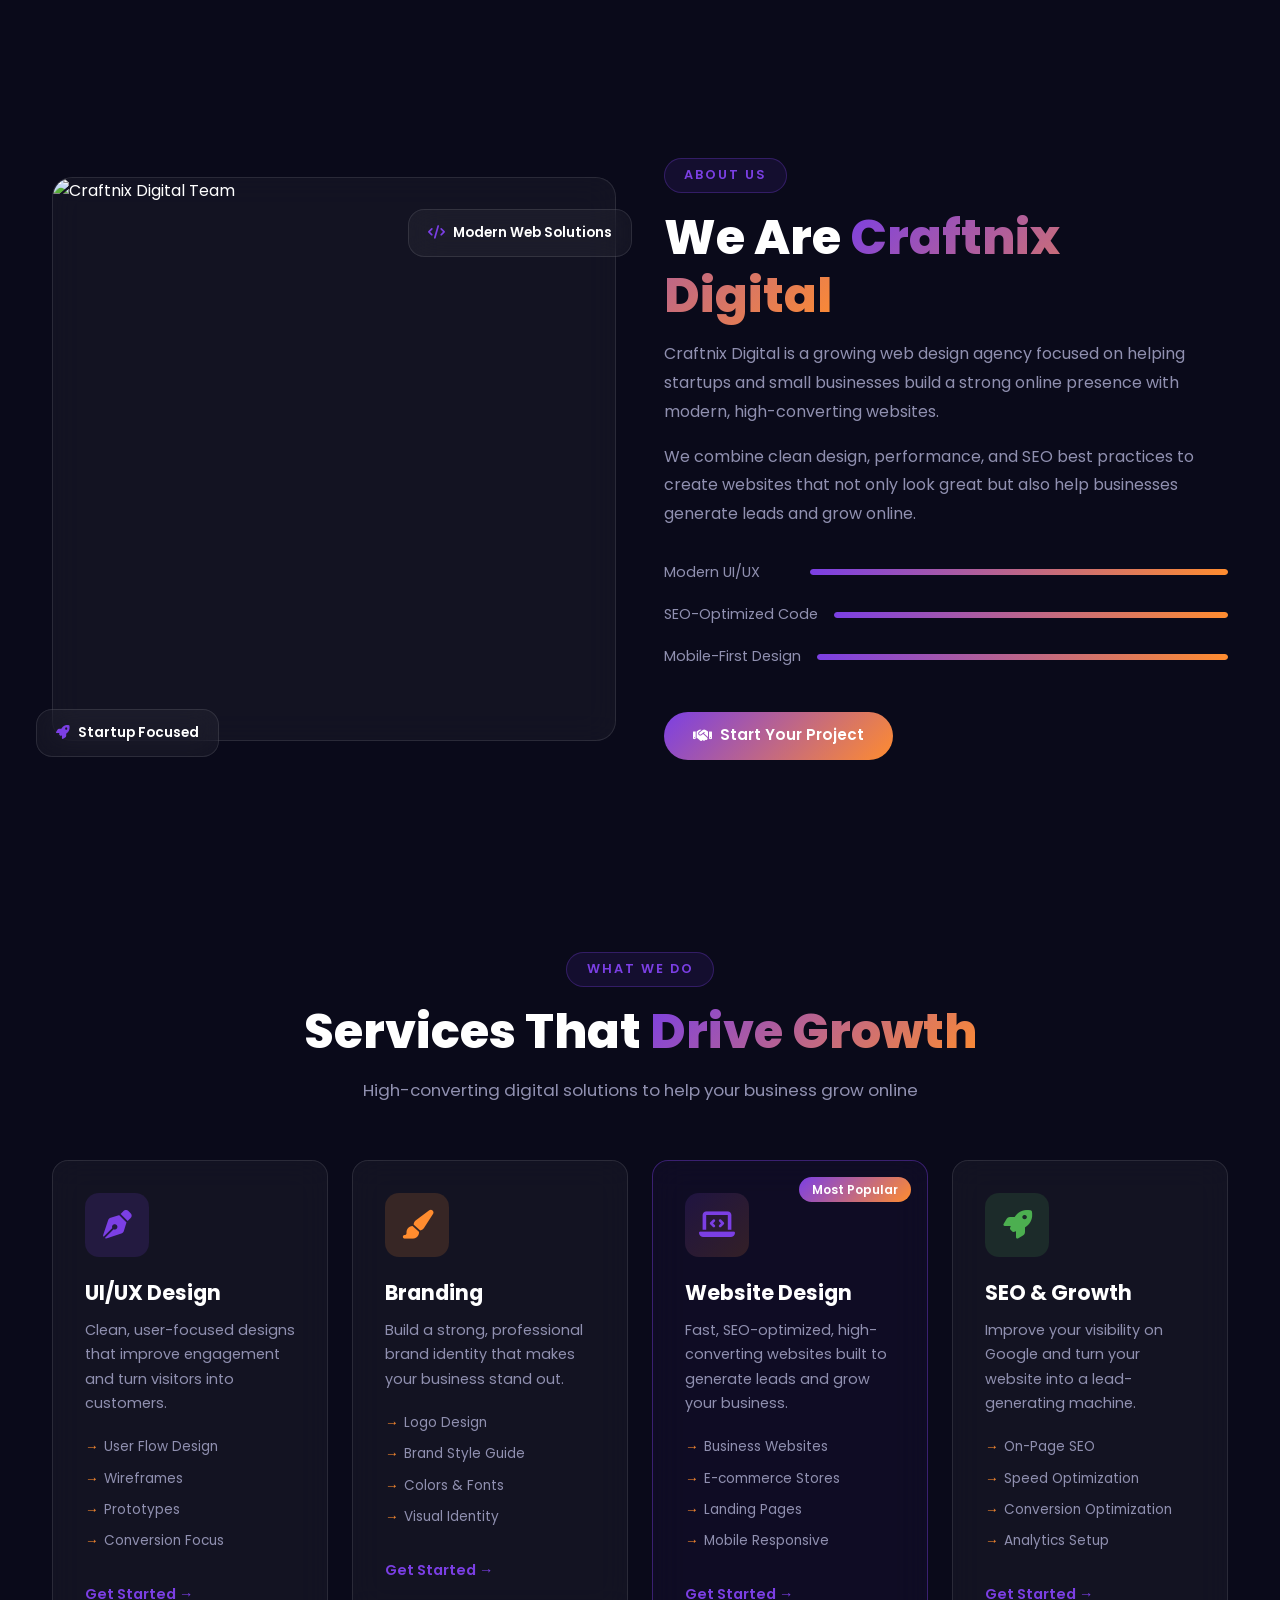
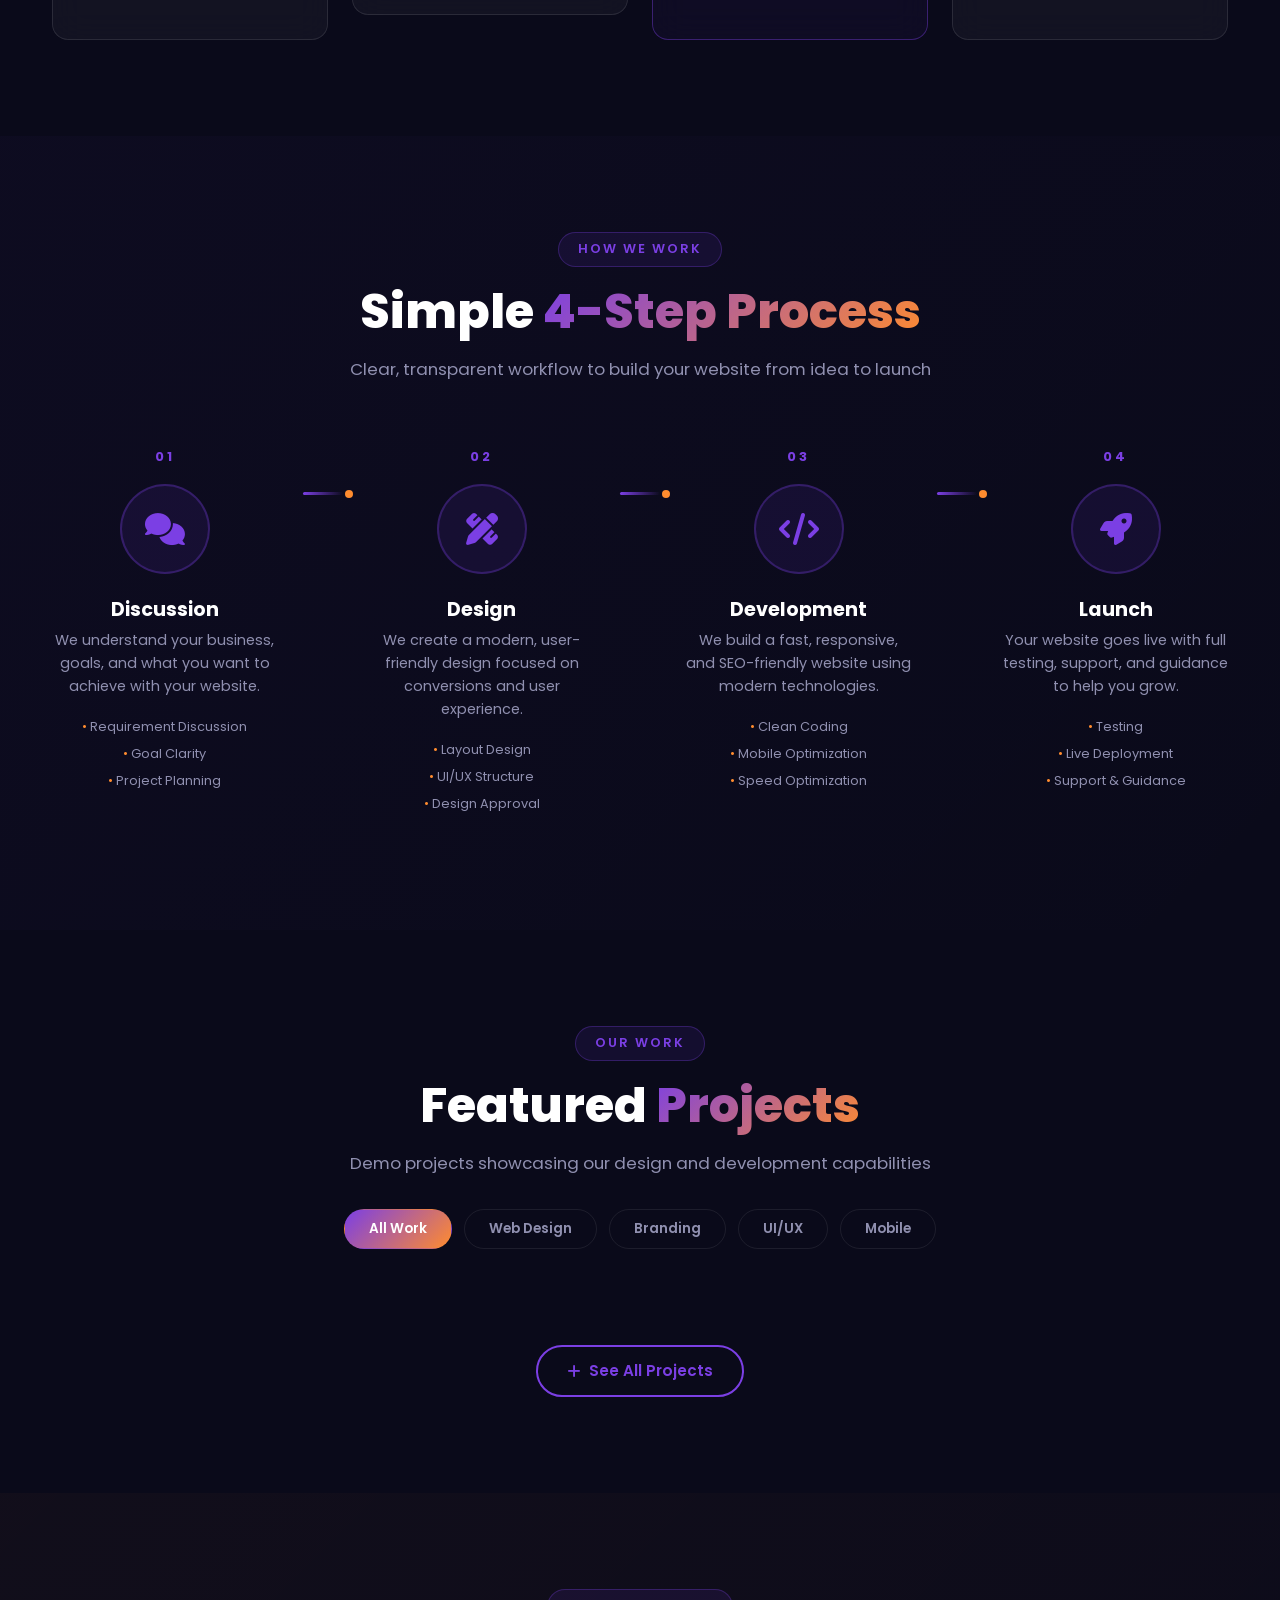
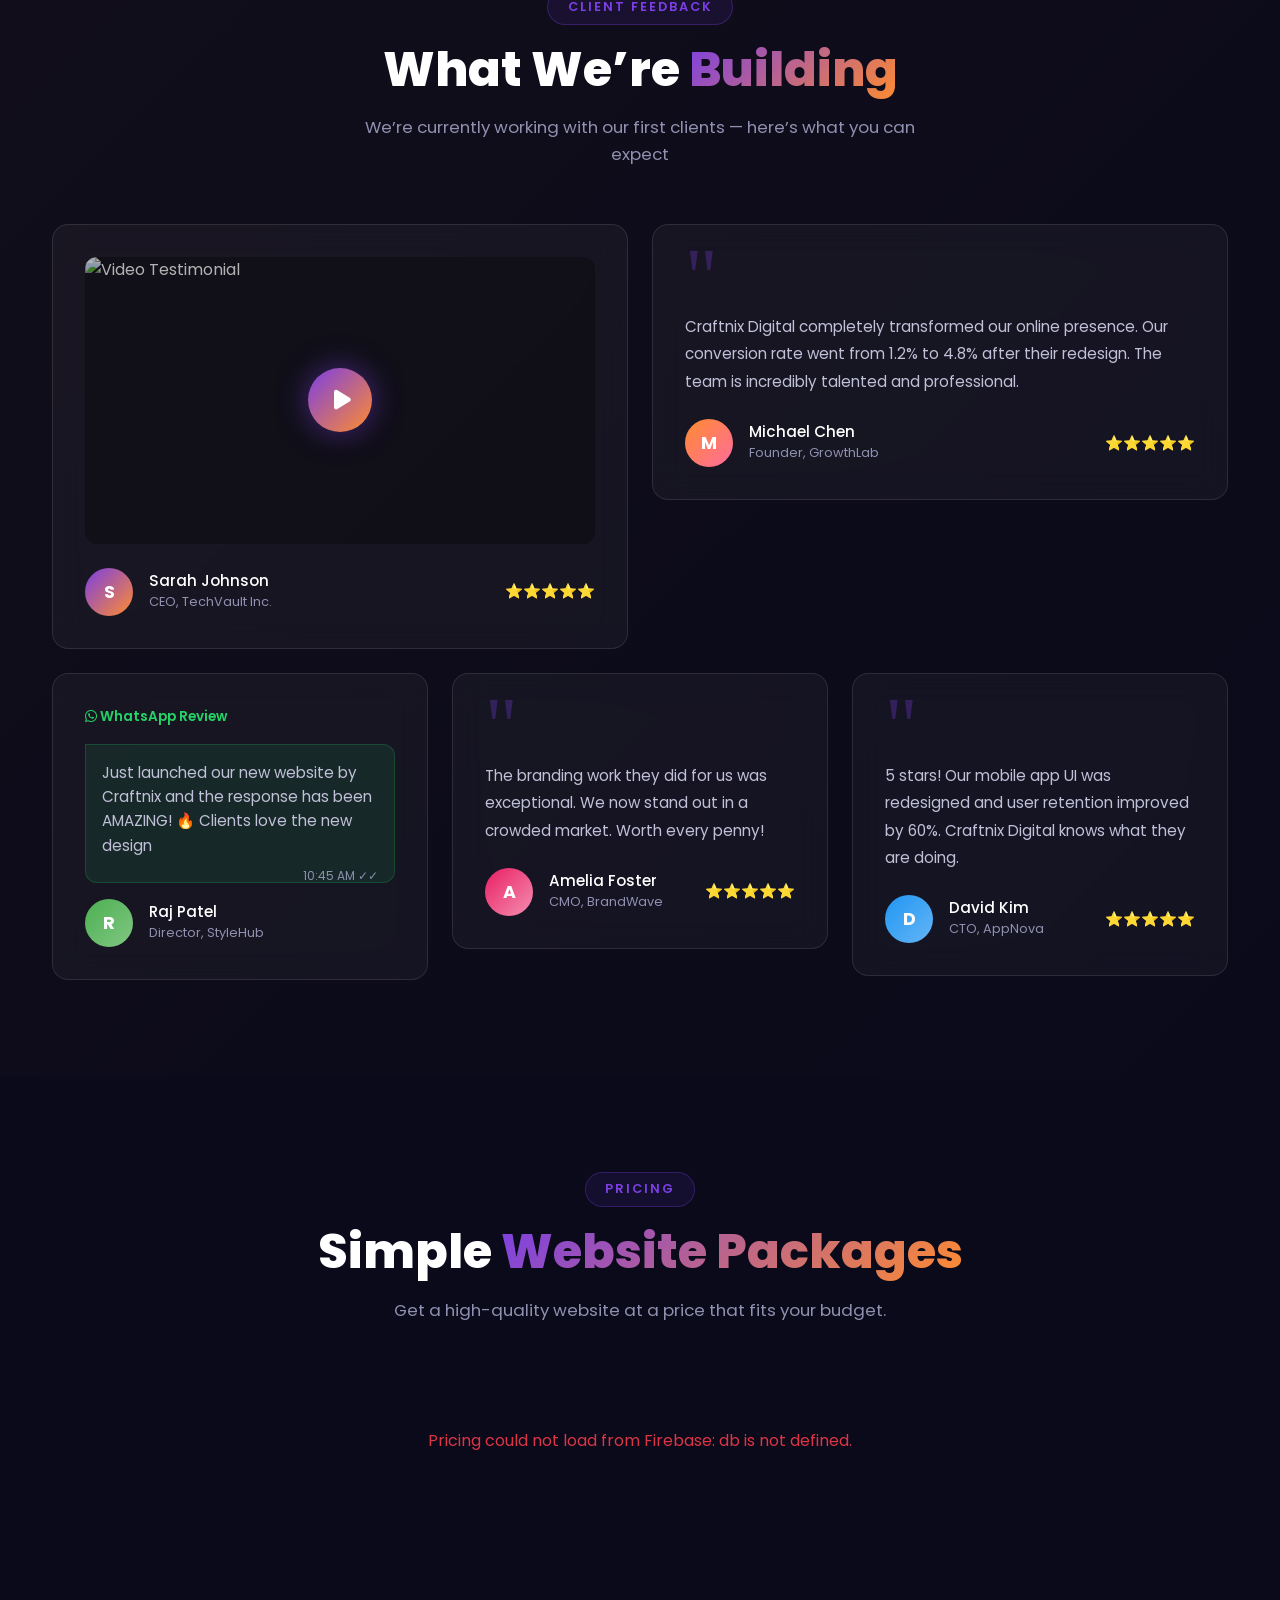
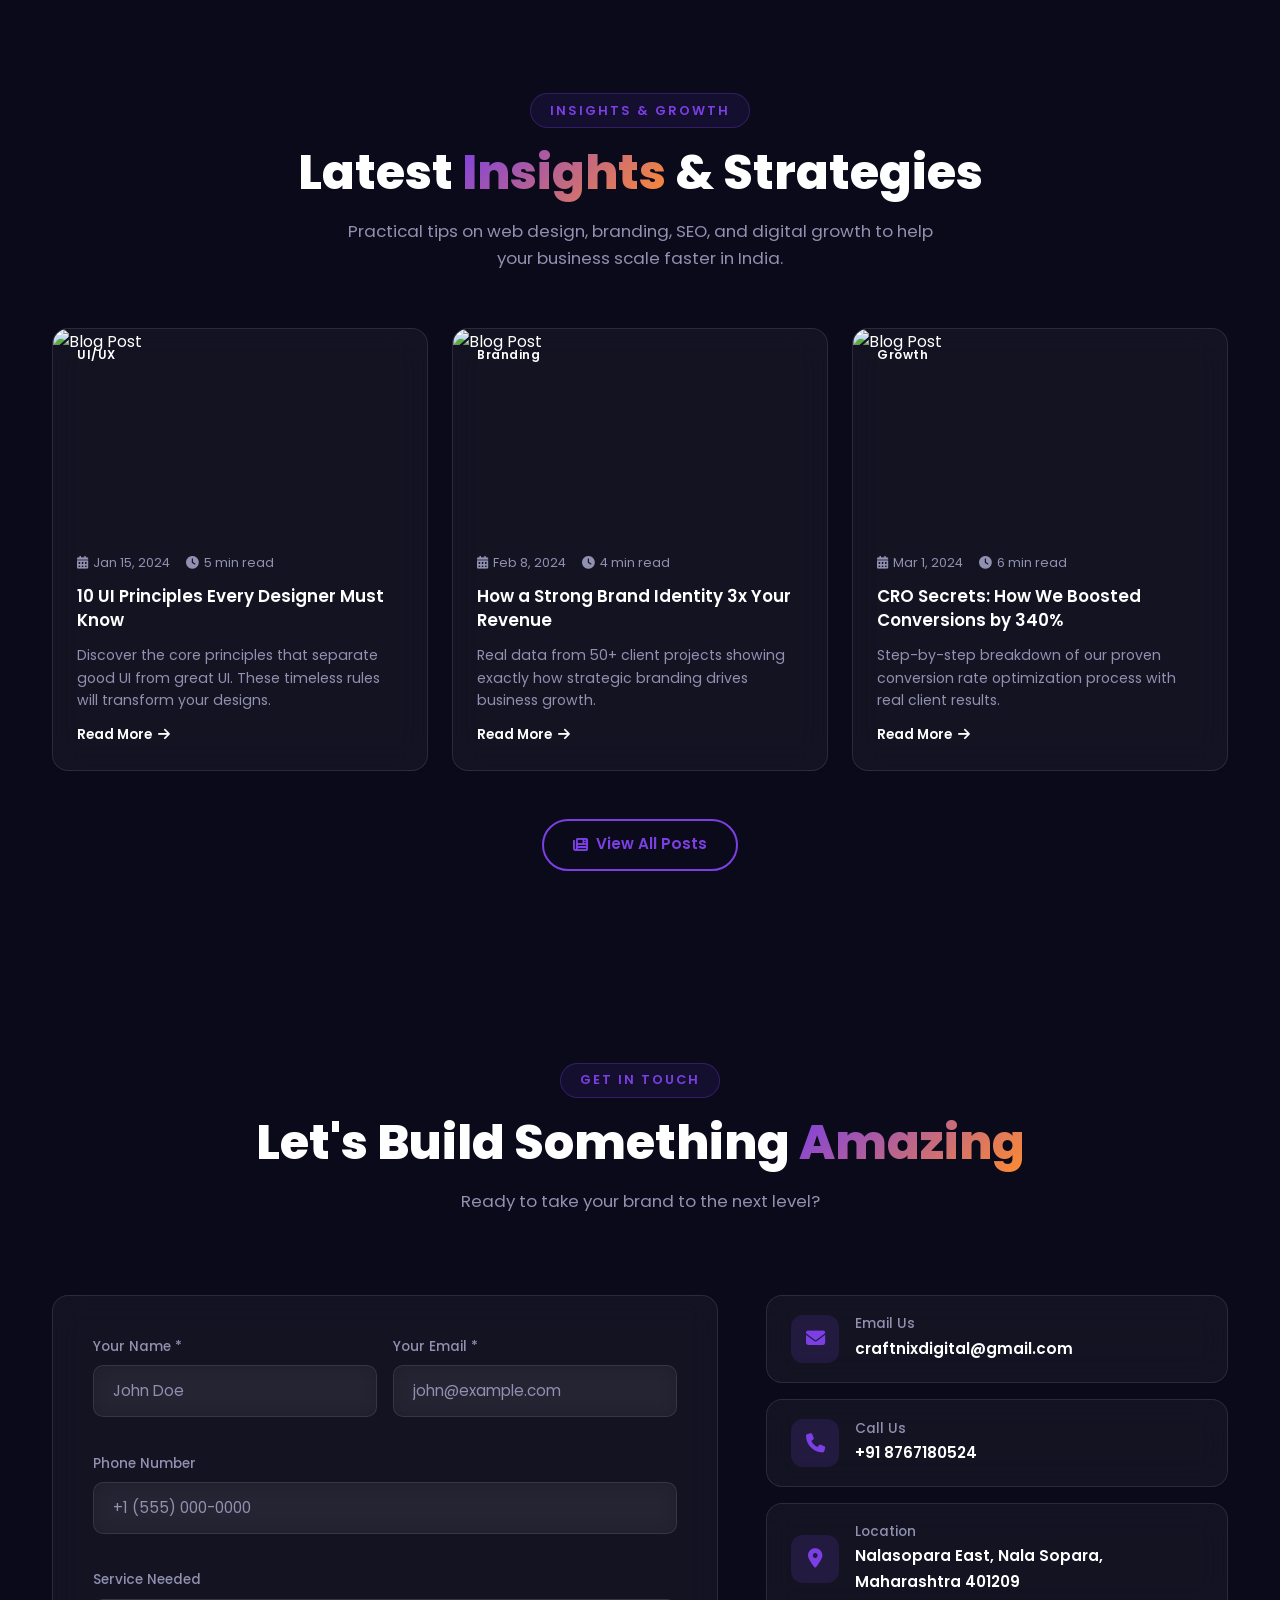
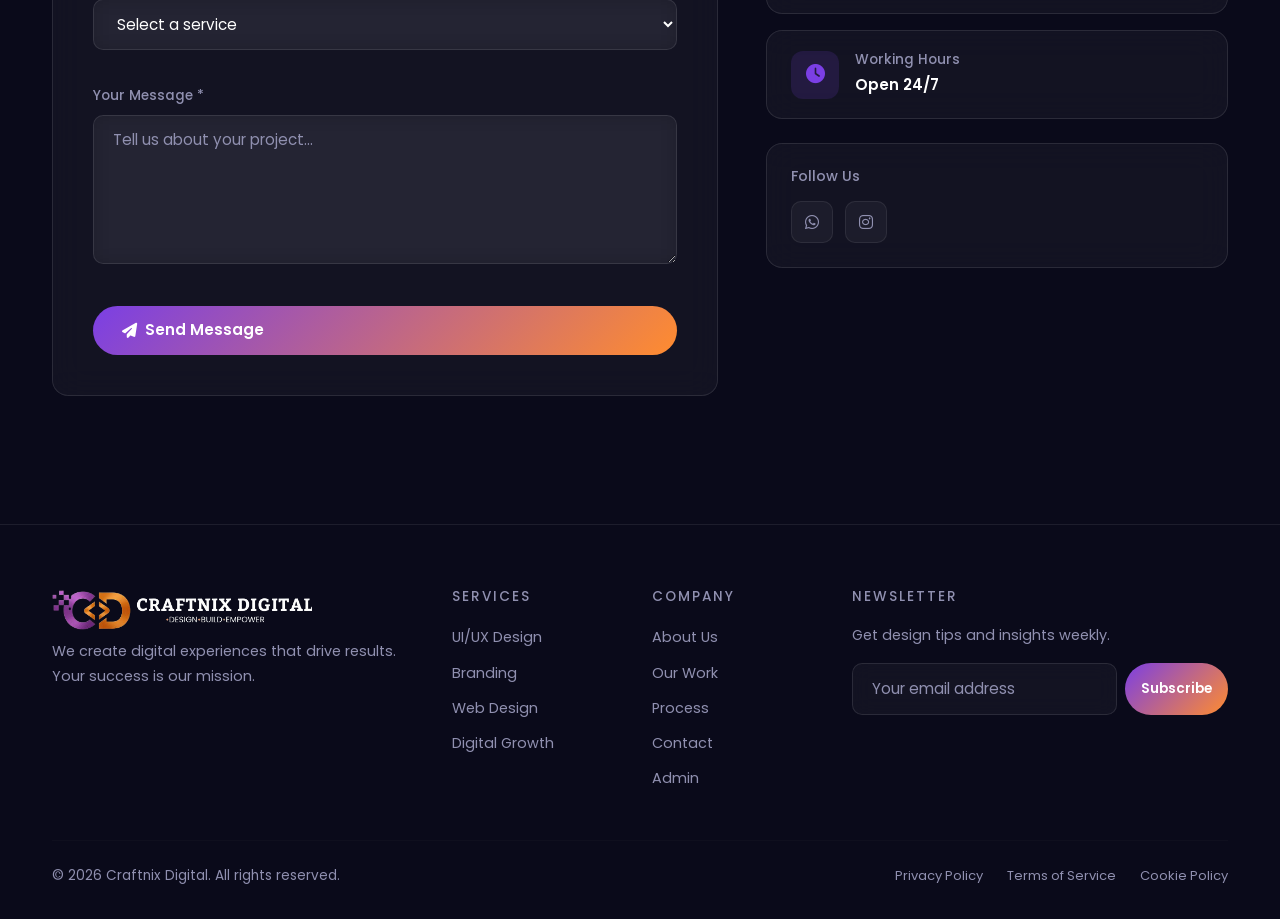
==== commit 8f50b6e1: "Update index.html" ====
--- a/index.html
+++ b/index.html
@@ -1,6 +1,4 @@
 
-raw
-Craftnix seo head · HTML
 <!DOCTYPE html>
 <html lang="en">
 <head>
@@ -267,9 +265,9 @@
          FAVICON & APP ICONS
          ================================================ -->
     <link rel="icon" type="image/x-icon" href="assets/images/favicon.ico">
-    <link rel="icon" type="image/png" sizes="32x32" href="assets/images/favicon-32x32.png">
-    <link rel="icon" type="image/png" sizes="16x16" href="assets/images/favicon-16x16.png">
-    <link rel="apple-touch-icon" sizes="180x180" href="assets/images/apple-touch-icon.png">
+    <link rel="icon" type="image/png" sizes="32x32" href="assets/images/favicon.ico">
+    <link rel="icon" type="image/png" sizes="16x16" href="assets/images/favicon.ico">
+    <link rel="apple-touch-icon" sizes="180x180" href="assets/images/favicon.ico">
     <link rel="manifest" href="site.webmanifest">
     <meta name="msapplication-TileColor" content="#7b3fe4">
  
